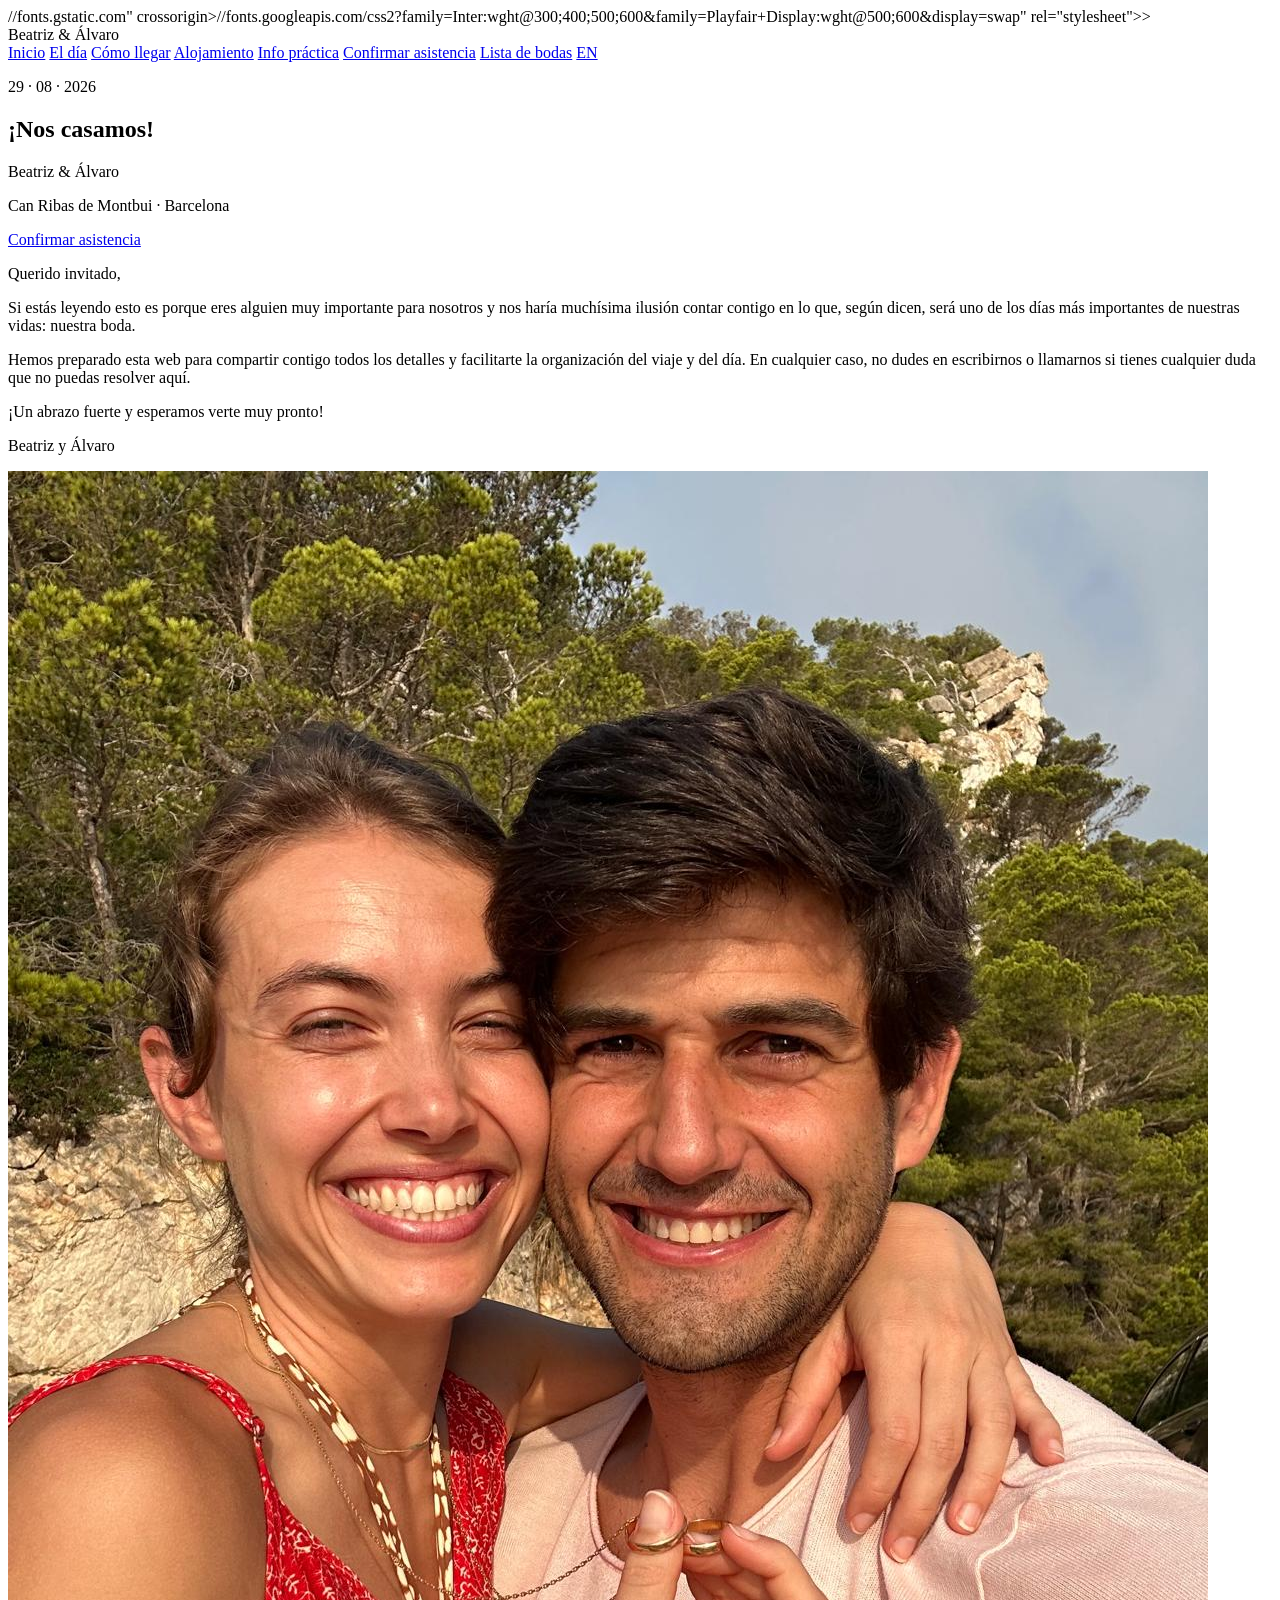
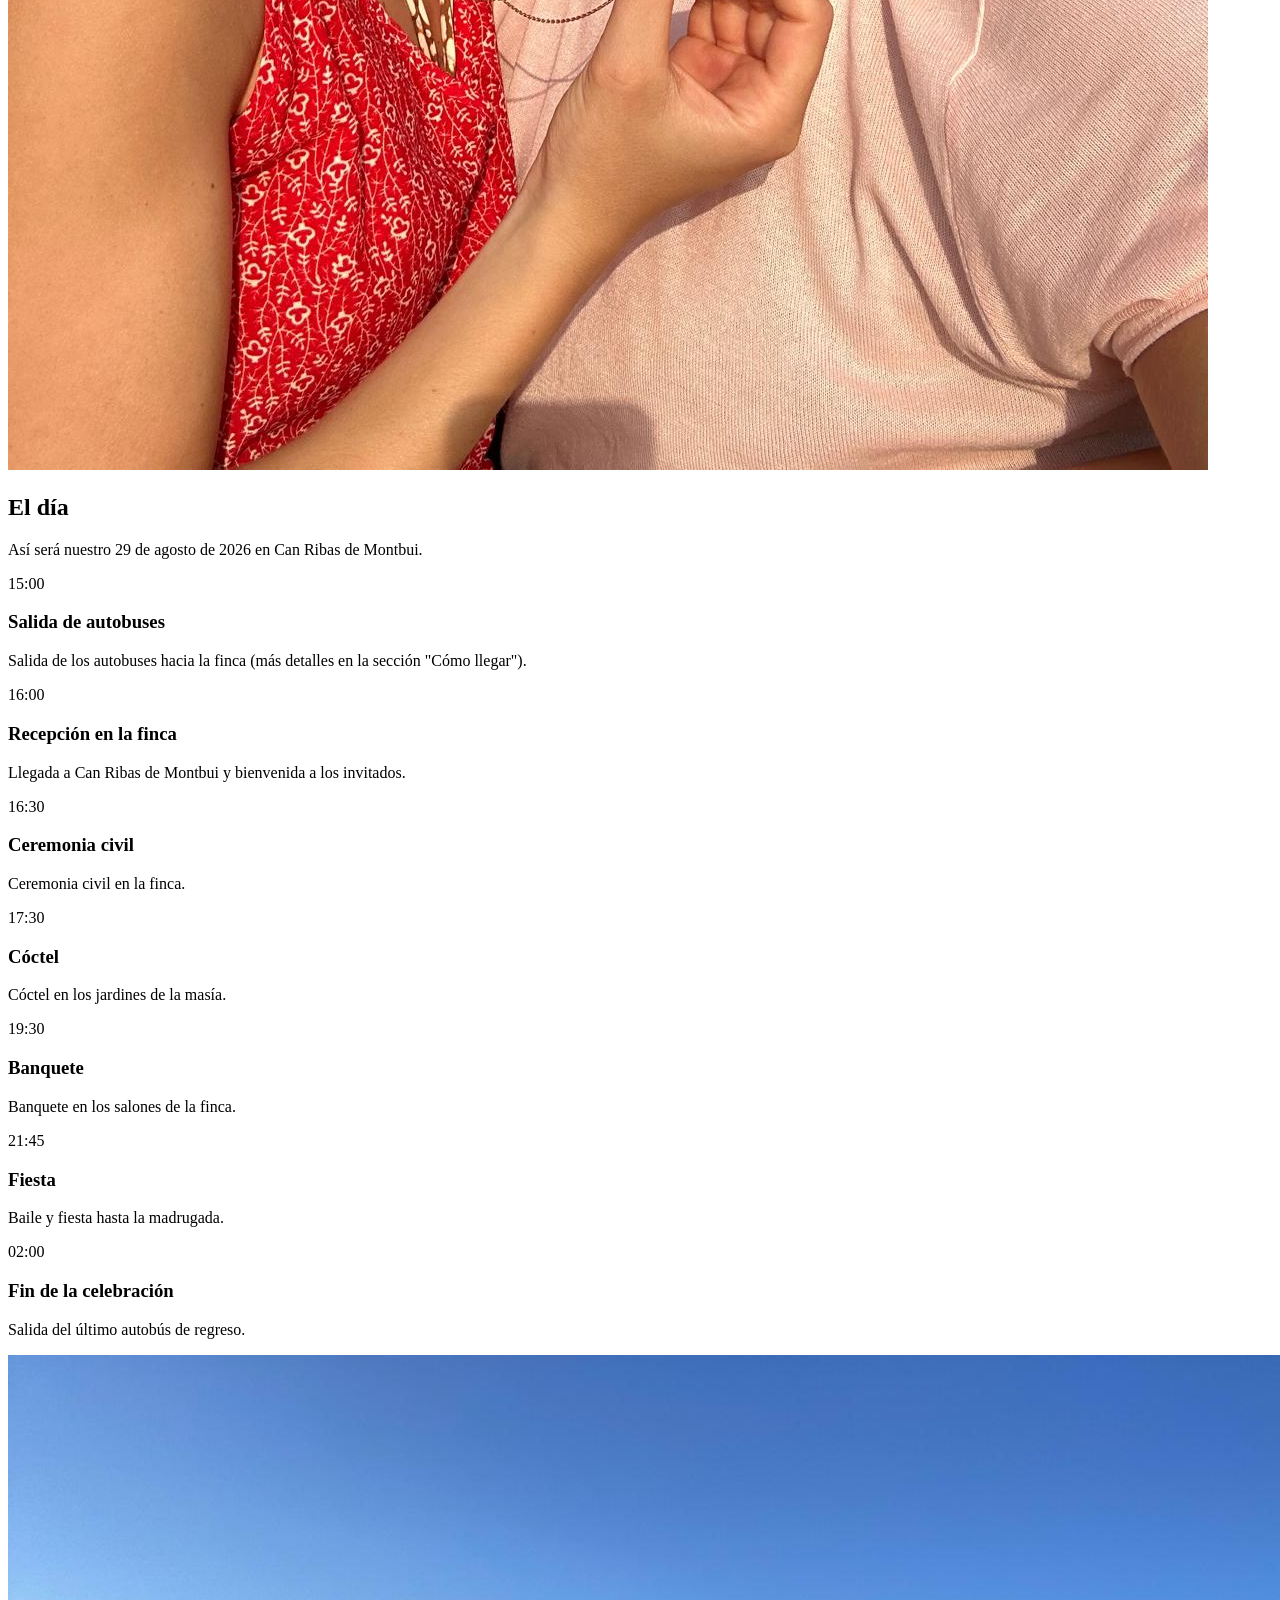
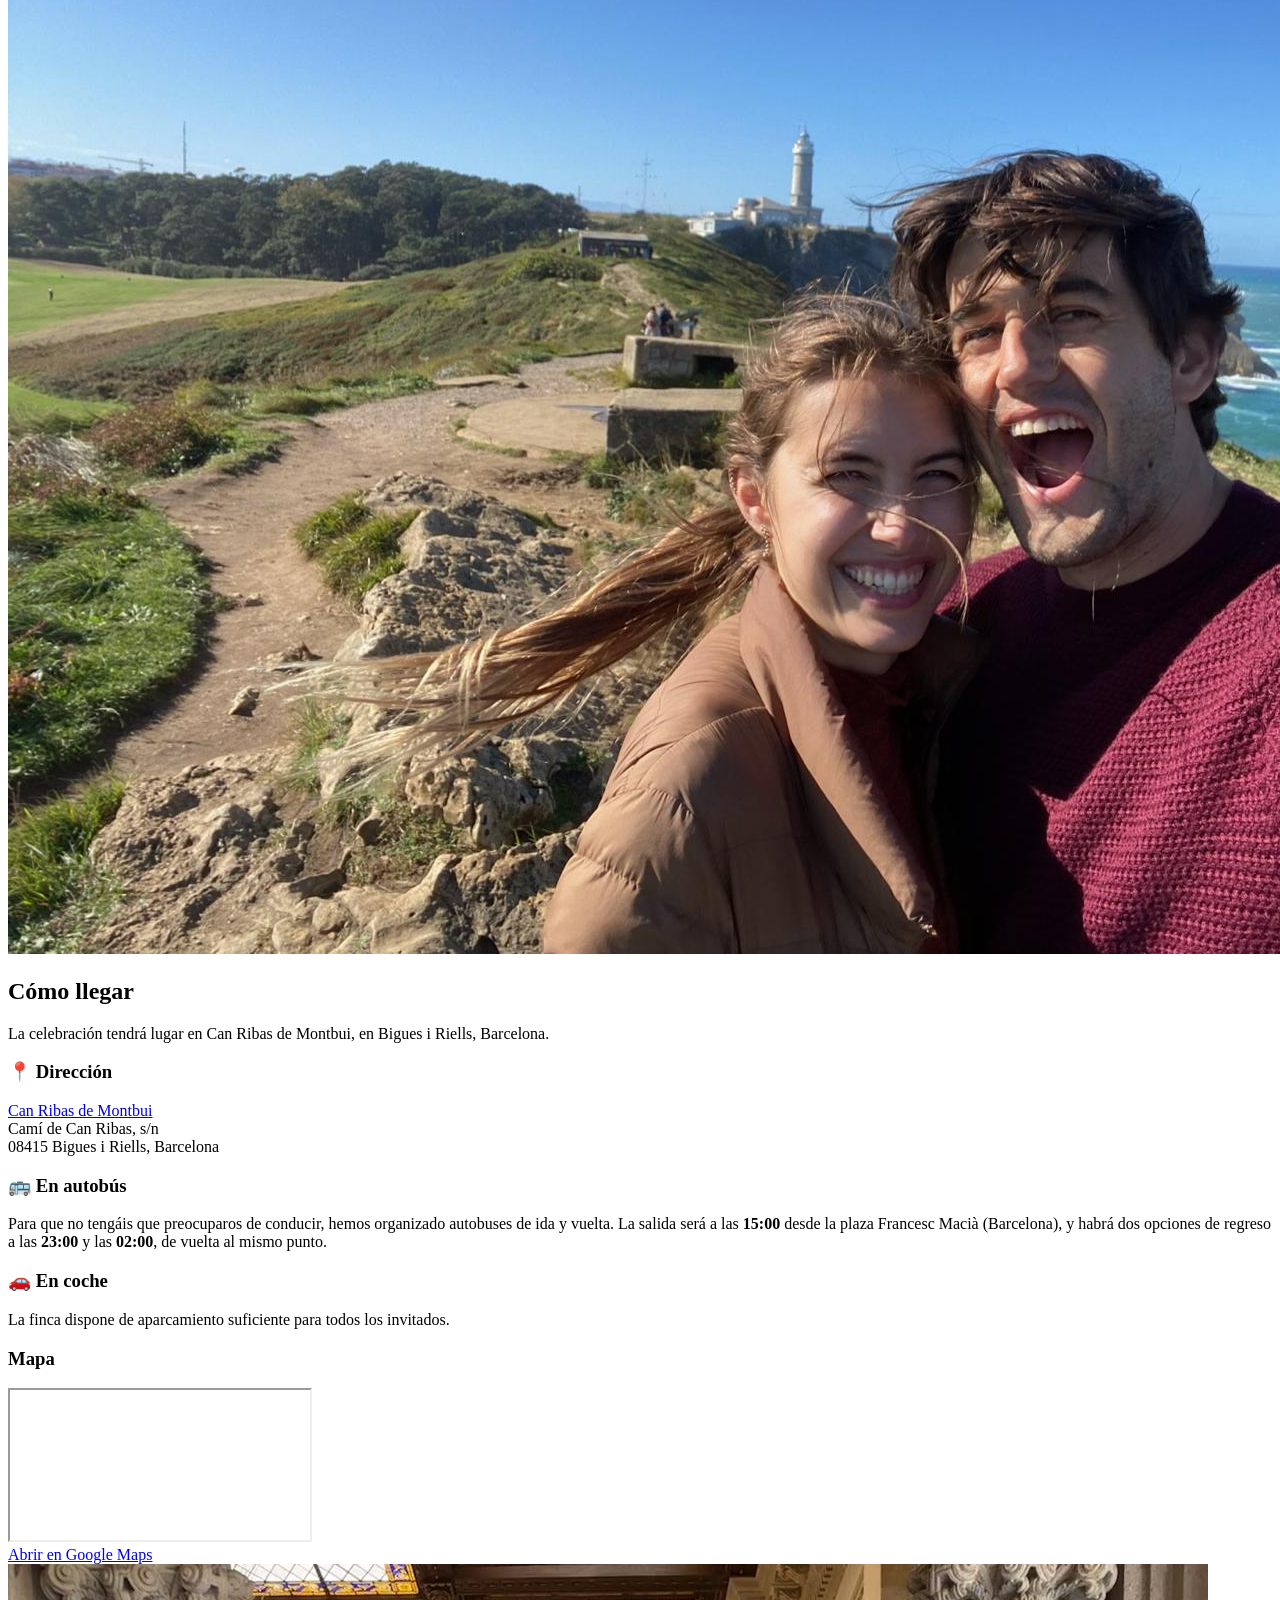
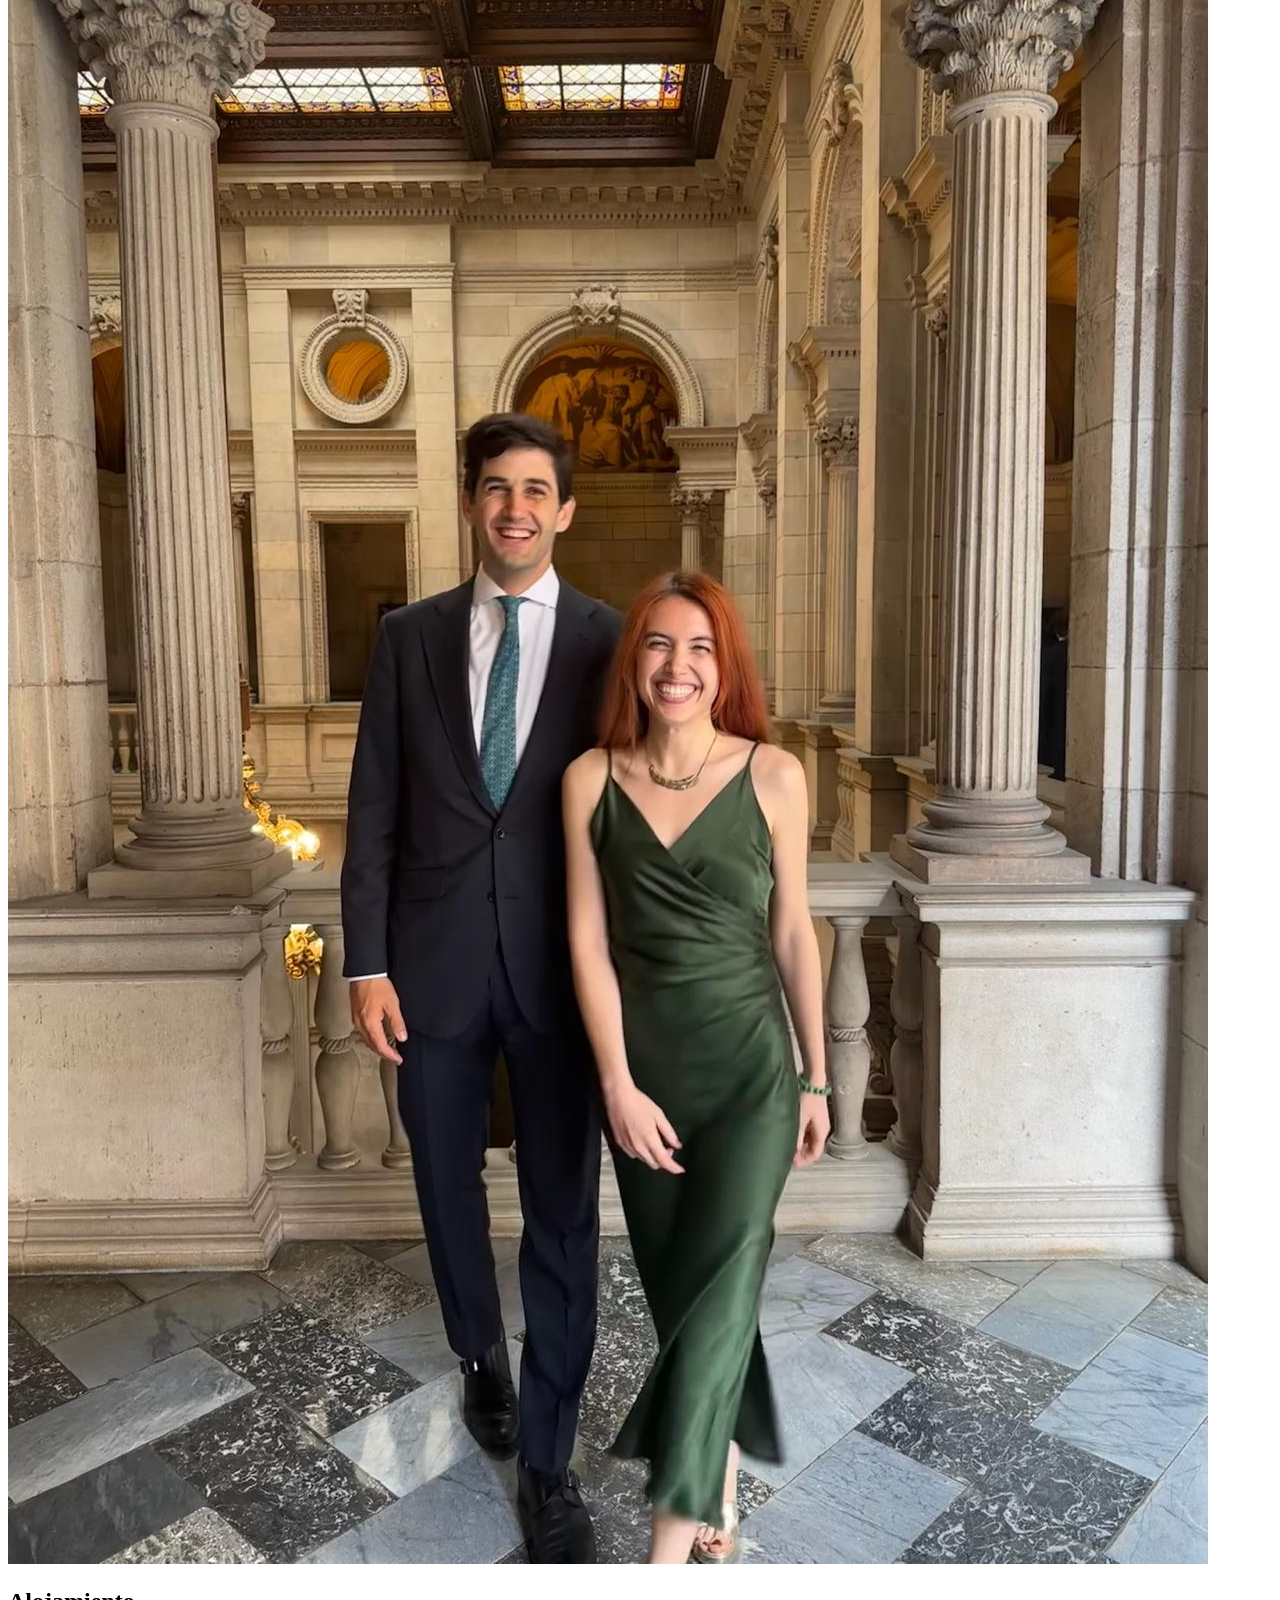
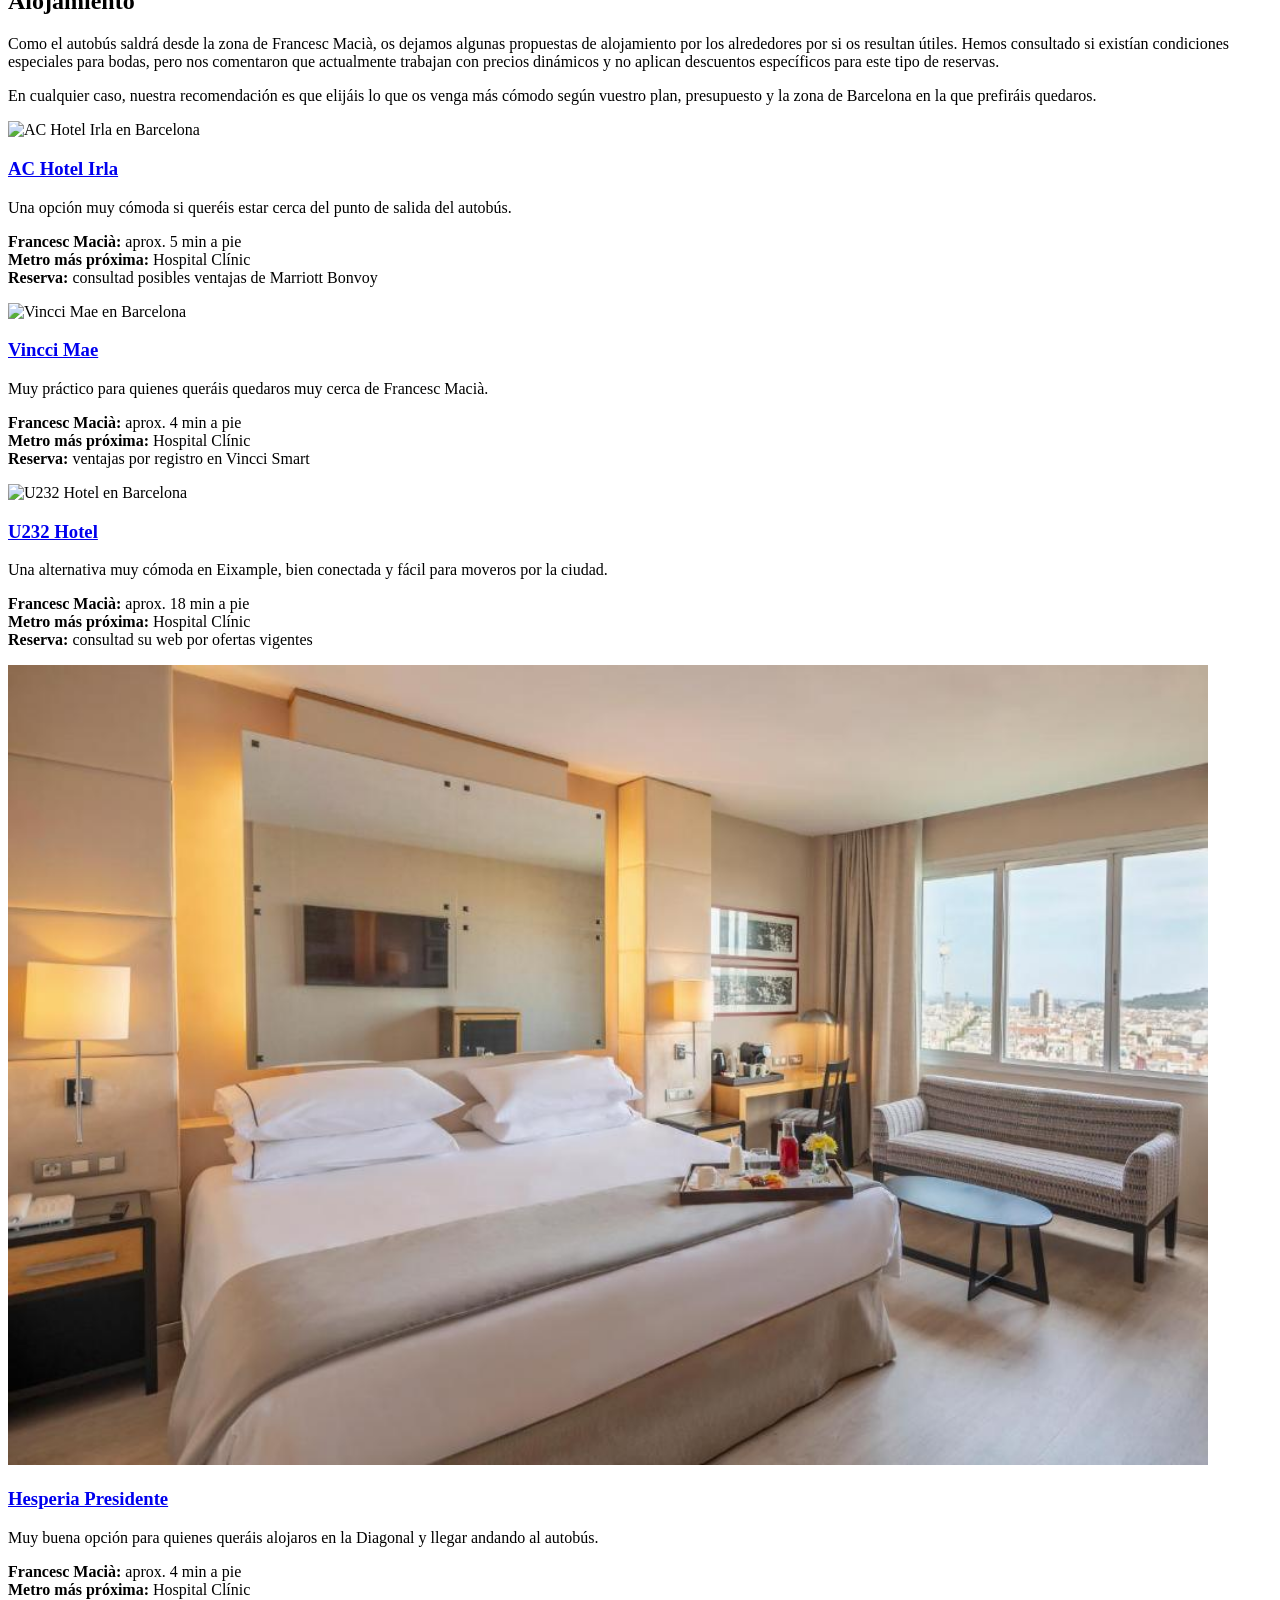
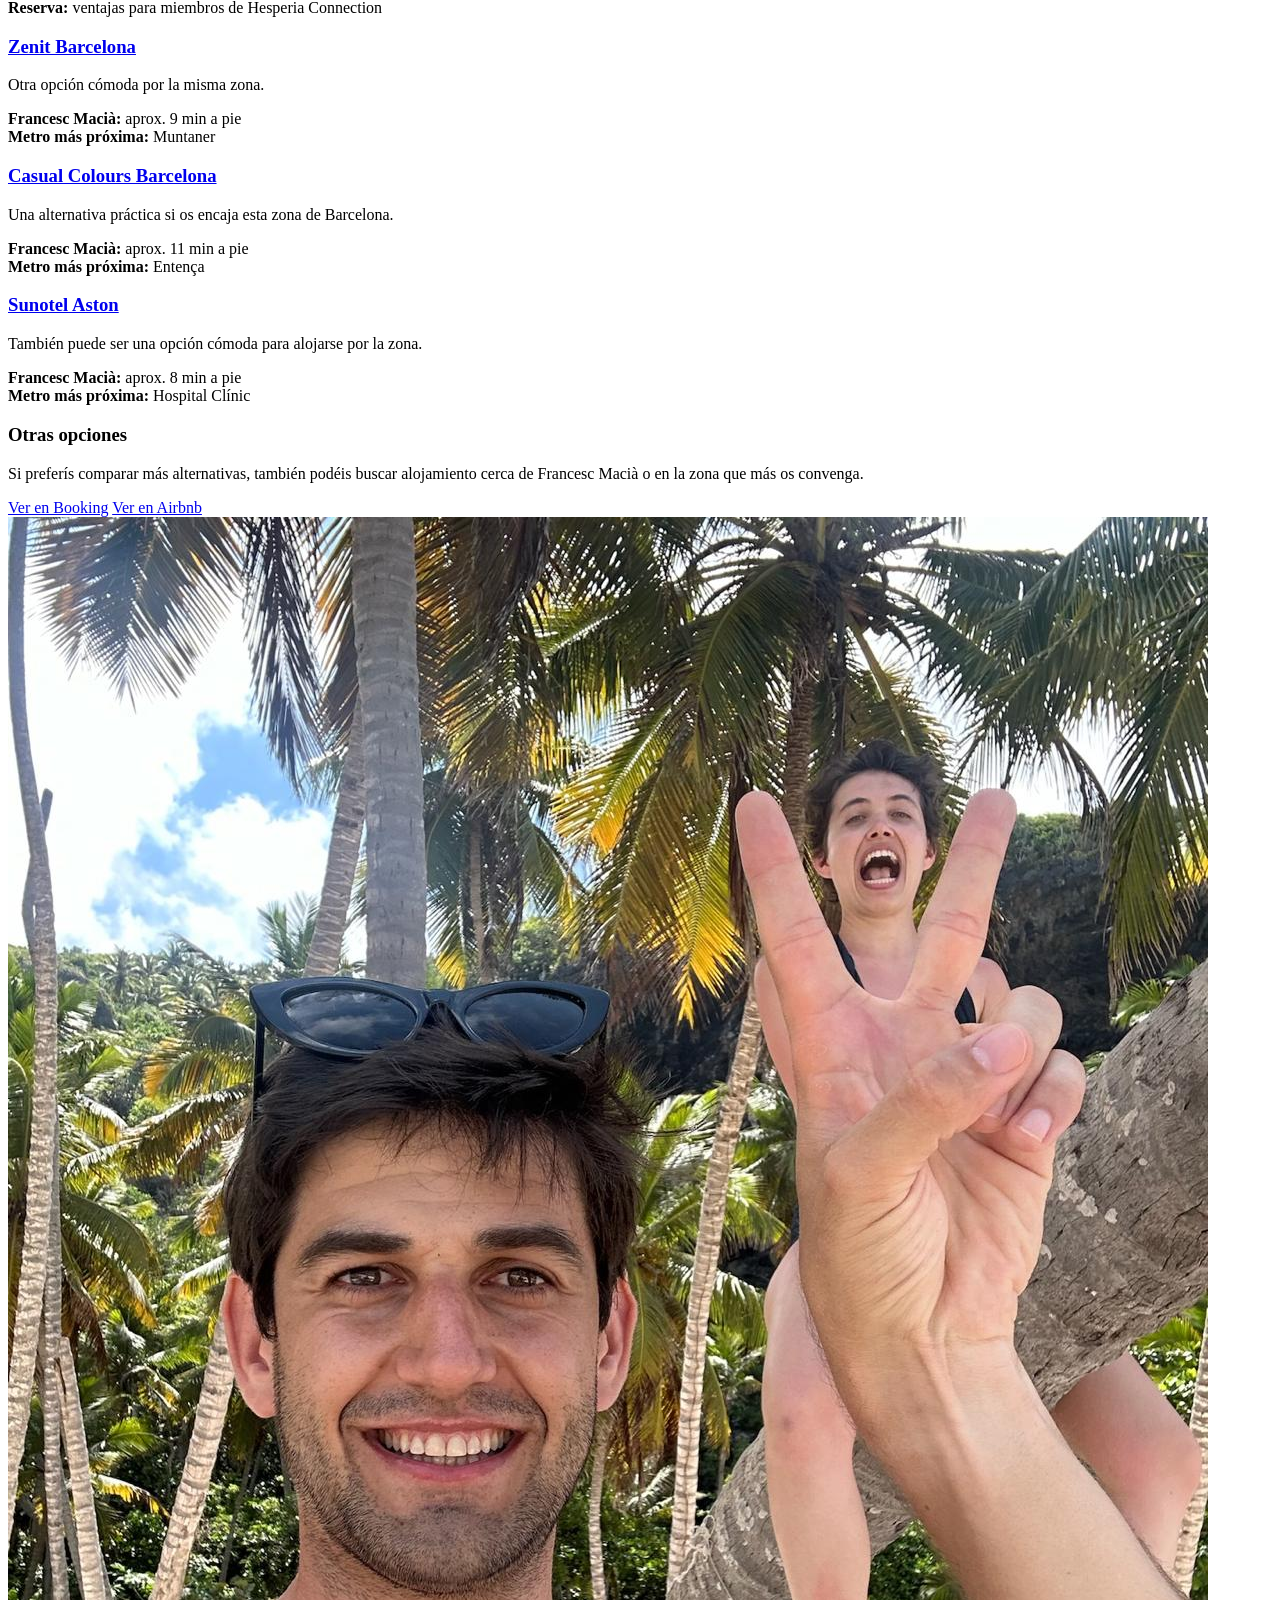
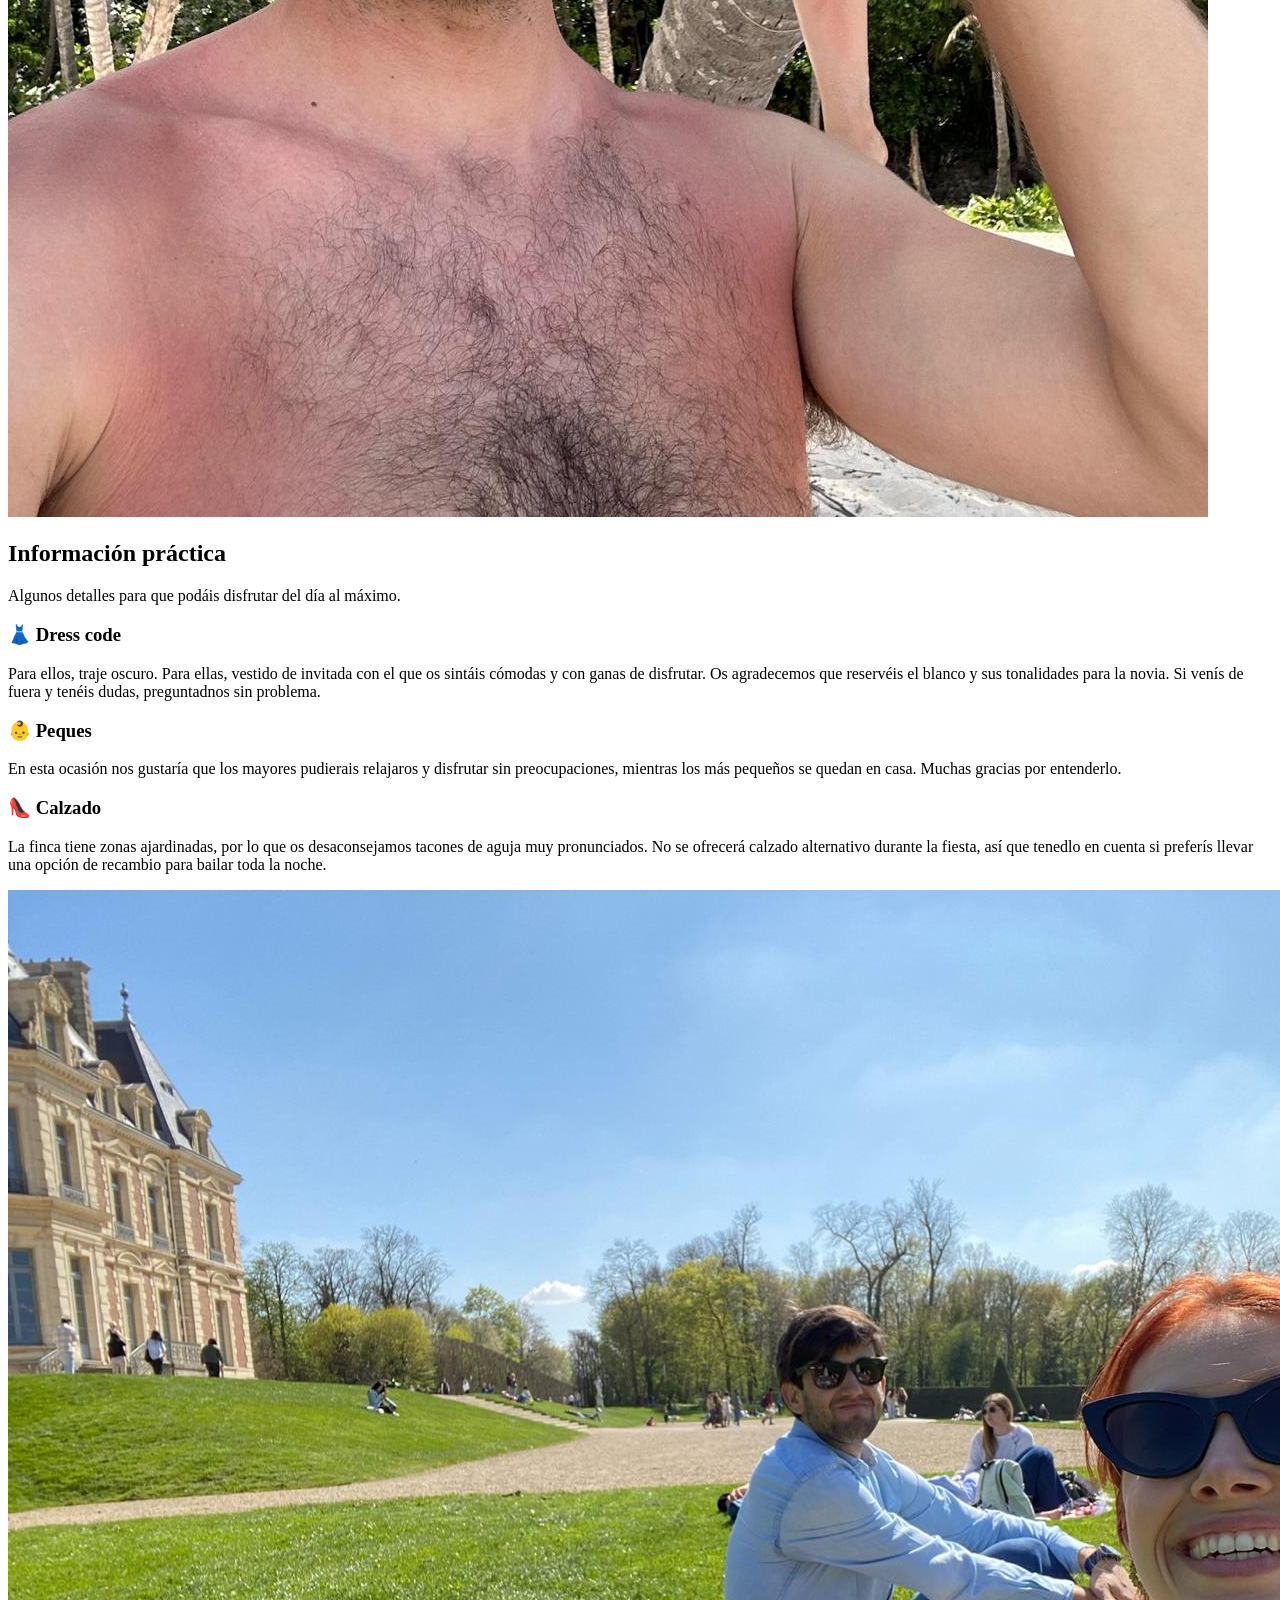
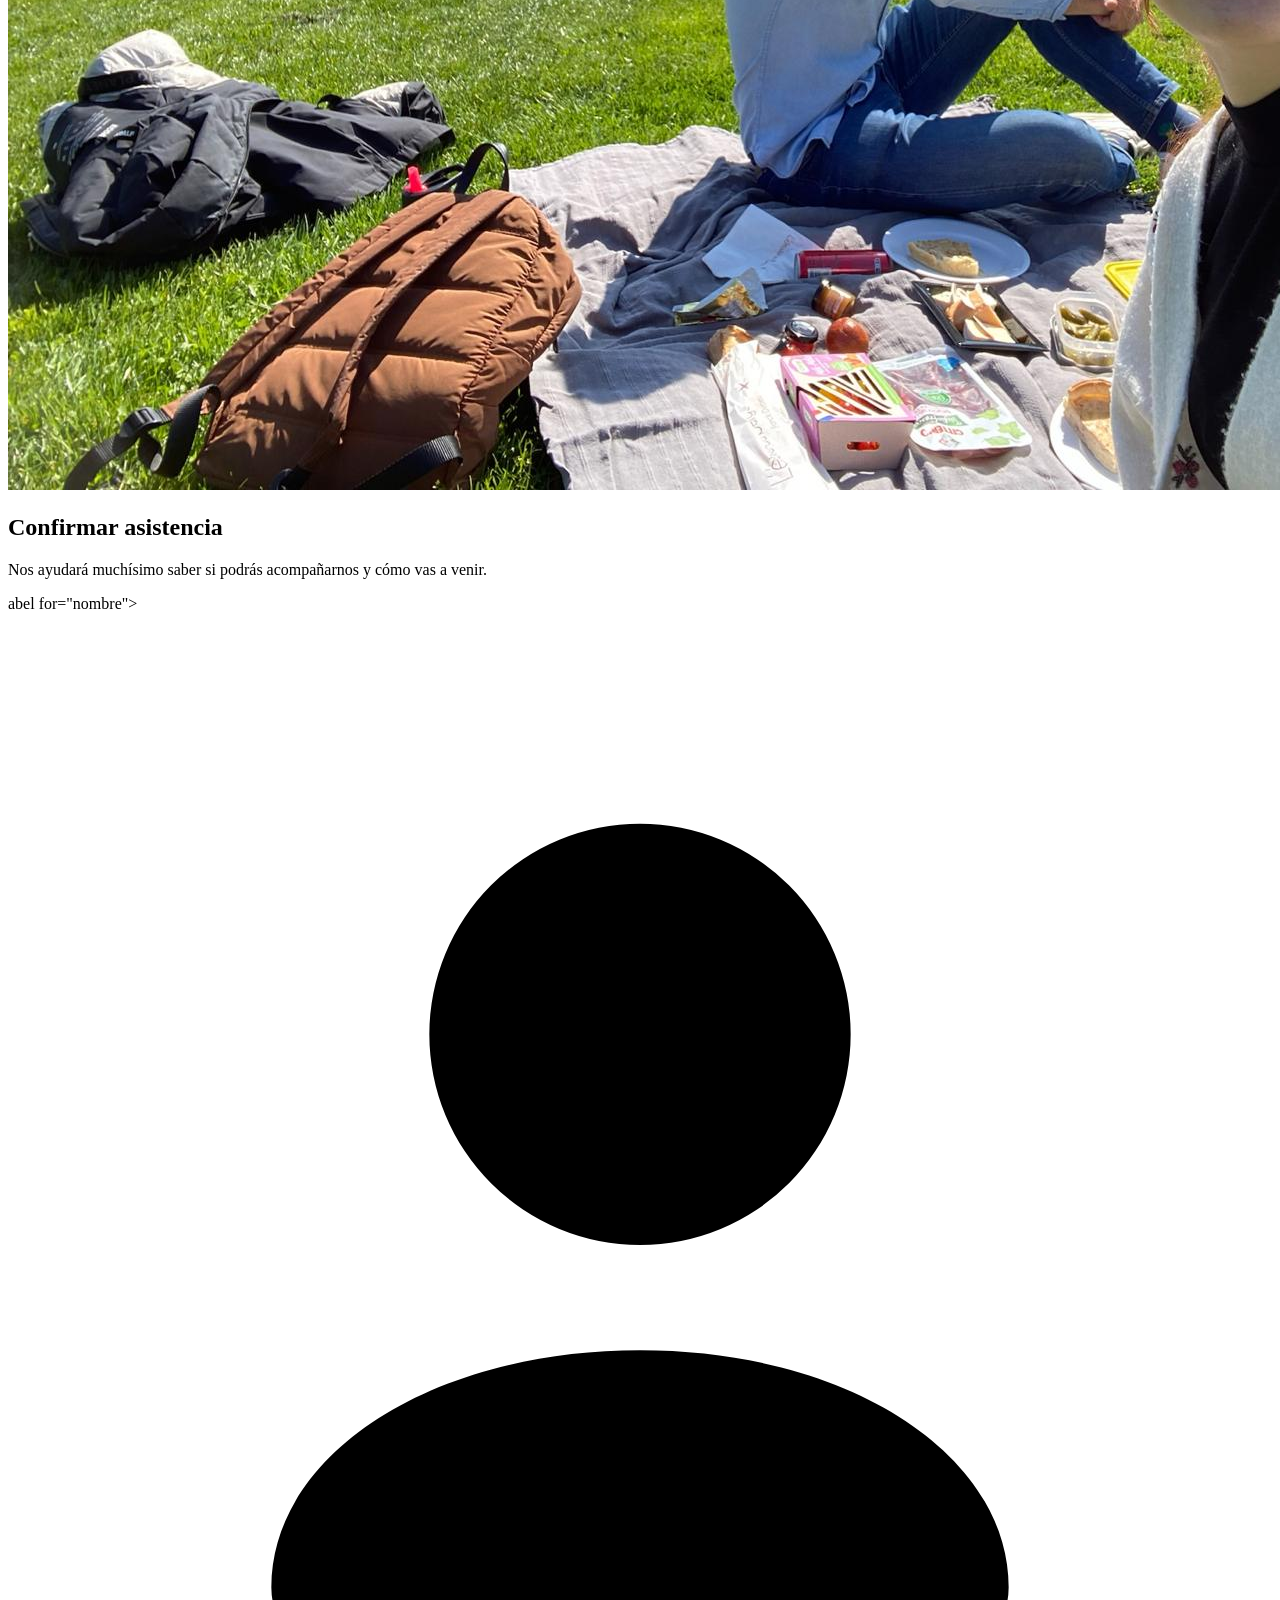
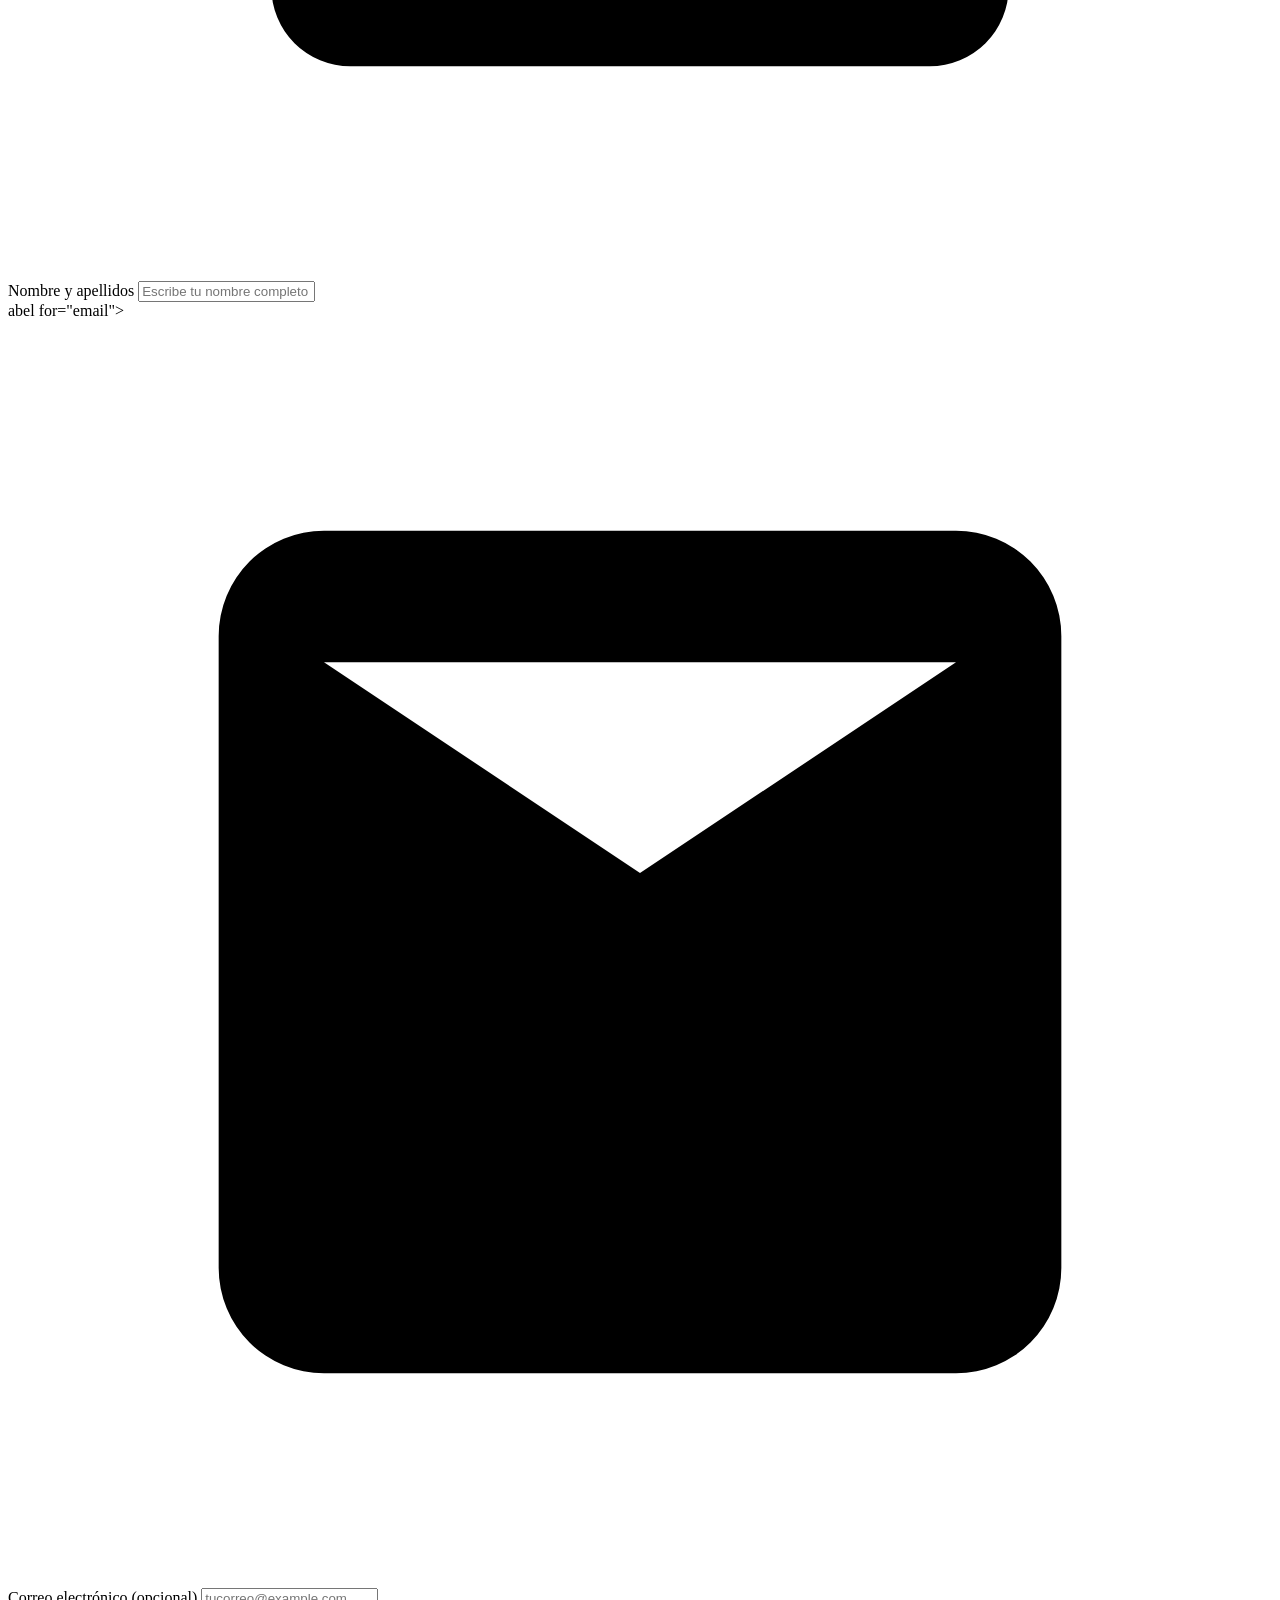
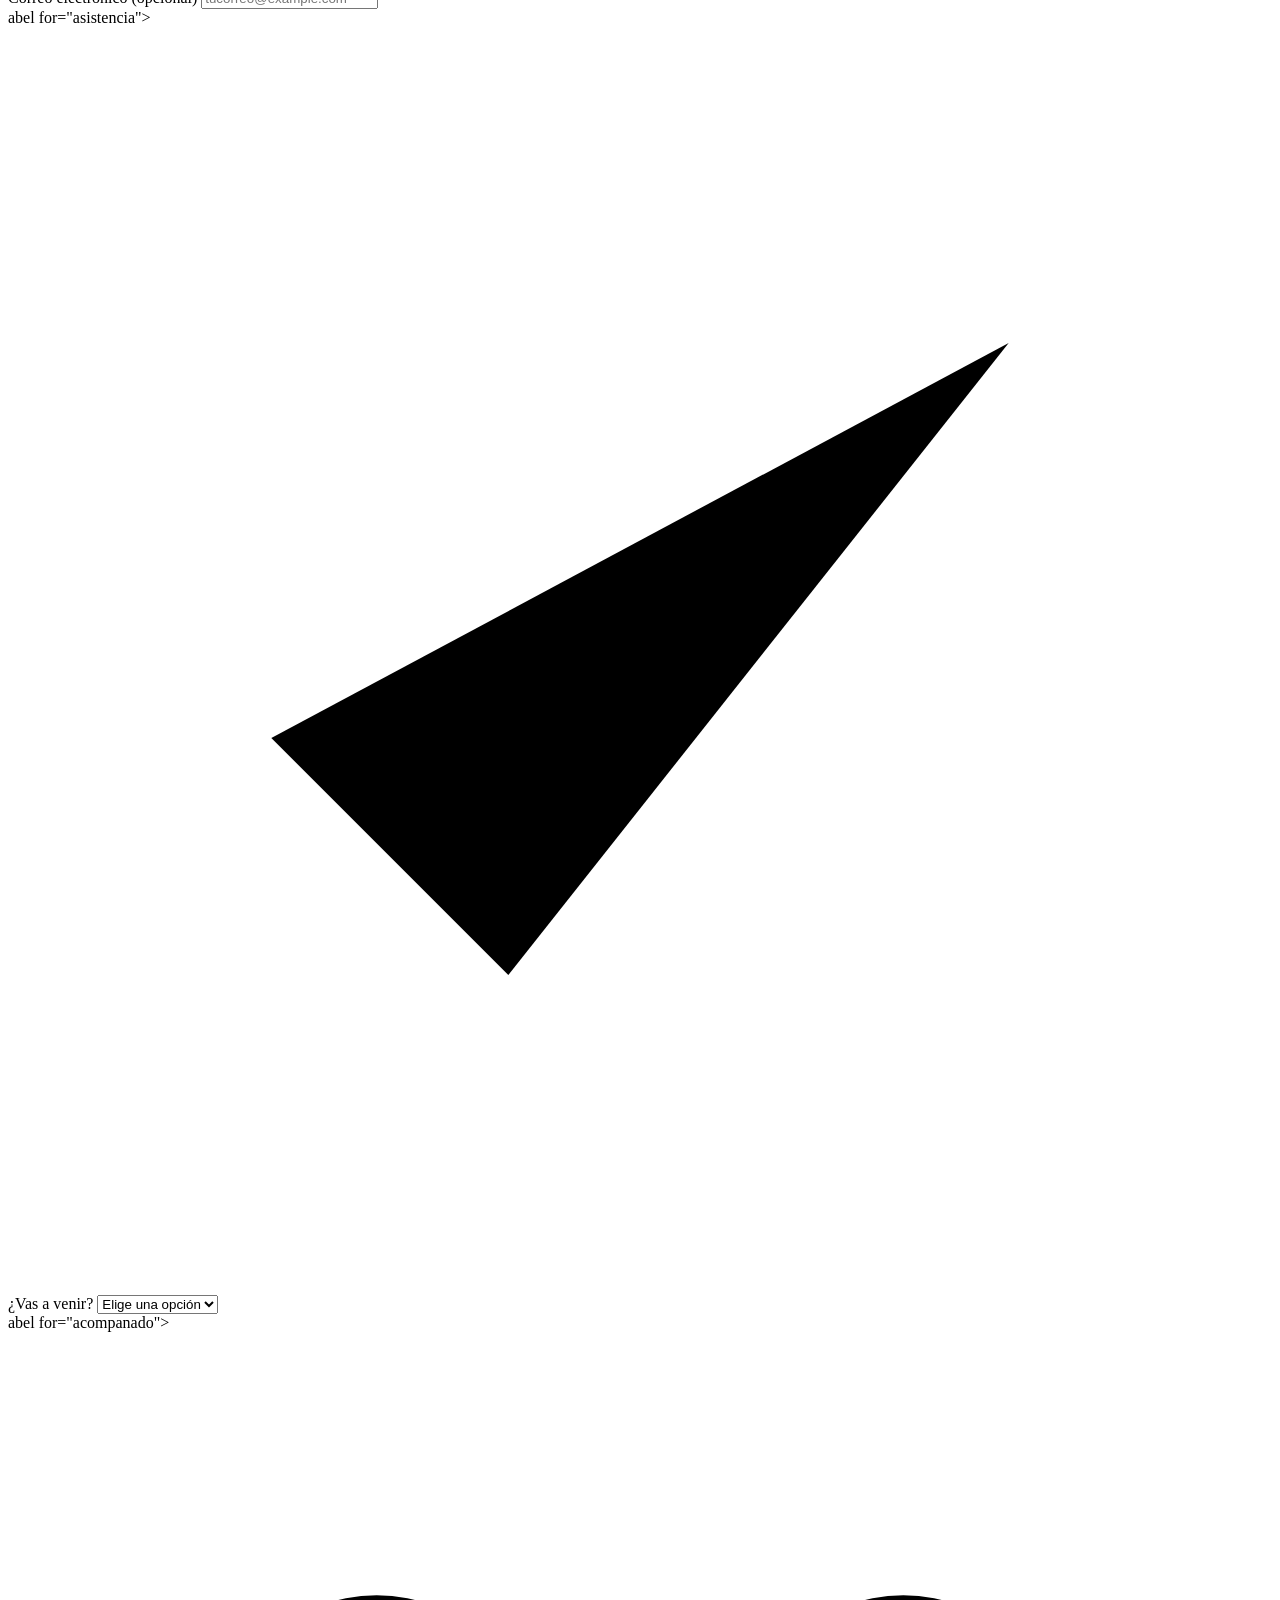
==== index.html @ 3137cacb "Update index.html" ====
<!DOCTYPE html>
<html lang="es">
<head>
  <meta charset="UTF-8">
  <meta name="viewport" content="width=device-width, initial-scale=1">
  <title>29/08 · Boda de Beatriz y Álvaro</title>
<//fonts.googleapis.com">//fonts.gstatic.com" crossorigin>//fonts.googleapis.com/css2?family=Inter:wght@300;400;500;600&family=Playfair+Display:wght@500;600&display=swap" rel="stylesheet">>
</head>
<body>
  <header class="site-header">
    <div class="logo"><span>Beatriz & Álvaro</span></div>
    <nav class="main-nav">
      <a href="#inicio">Inicio</a>
      <a href="#eldia">El día</a>
      <a href="#comollegar">Cómo llegar</a>
      <a href="#alojamiento">Alojamiento</a>
      <a href="#infopractica">Info práctica</a>
      <a href="#confirmar">Confirmar asistencia</a>
      <a href="#regalos">Lista de bodas</a>
      <a href="index-en.html" class="lang-link">EN</a>
    </nav>
  </header>
  <!-- HERO -->
  <section id="inicio" class="hero">
    <div class="hero-content">
      <p class="hero-date">29 · 08 · 2026</p>
      <h1>¡Nos casamos!</h1>
      <p class="hero-names">Beatriz & Álvaro</p>
      <p class="hero-place">Can Ribas de Montbui · Barcelona</p>
      <a href="#confirmar" class="hero-button">Confirmar asistencia</a>
    </div>
  </section>

  <!-- TEXTO INTRODUCTORIO -->
  <div class="intro-text">
    <p>Querido invitado,</p>
    <p>
      Si estás leyendo esto es porque eres alguien muy importante para nosotros
      y nos haría muchísima ilusión contar contigo en lo que, según dicen, será
      uno de los días más importantes de nuestras vidas: nuestra boda.
    </p>
    <p>
      Hemos preparado esta web para compartir contigo todos los detalles y
      facilitarte la organización del viaje y del día. En cualquier caso, no
      dudes en escribirnos o llamarnos si tienes cualquier duda que no puedas
      resolver aquí.
    </p>
    <p>¡Un abrazo fuerte y esperamos verte muy pronto!</p>
    <p class="intro-firma">Beatriz y Álvaro</p>
  </div>

  <!-- FOTO 1 -->
  <div class="photo-divider">
    <img src="img/nosotros.jpeg" alt="Beatriz y Álvaro" loading="lazy">
  </div>

  <!-- EL DÍA -->
  <section id="eldia" class="section">
    <h2>El día</h2>
    <p>Así será nuestro 29 de agosto de 2026 en Can Ribas de Montbui.</p>
    <div class="timeline">
      <div class="timeline-item">
        <span class="time">15:00</span>
        <div class="timeline-content">
          <h3>Salida de autobuses</h3>
          <p>Salida de los autobuses hacia la finca (más detalles en la sección "Cómo llegar").</p>
        </div>
      </div>
      <div class="timeline-item">
        <span class="time">16:00</span>
        <div class="timeline-content">
          <h3>Recepción en la finca</h3>
          <p>Llegada a Can Ribas de Montbui y bienvenida a los invitados.</p>
        </div>
      </div>
      <div class="timeline-item">
        <span class="time">16:30</span>
        <div class="timeline-content">
          <h3>Ceremonia civil</h3>
          <p>Ceremonia civil en la finca.</p>
        </div>
      </div>
      <div class="timeline-item">
        <span class="time">17:30</span>
        <div class="timeline-content">
          <h3>Cóctel</h3>
          <p>Cóctel en los jardines de la masía.</p>
        </div>
      </div>
      <div class="timeline-item">
        <span class="time">19:30</span>
        <div class="timeline-content">
          <h3>Banquete</h3>
          <p>Banquete en los salones de la finca.</p>
        </div>
      </div>
      <div class="timeline-item">
        <span class="time">21:45</span>
        <div class="timeline-content">
          <h3>Fiesta</h3>
          <p>Baile y fiesta hasta la madrugada.</p>
        </div>
      </div>
      <div class="timeline-item">
        <span class="time">02:00</span>
        <div class="timeline-content">
          <h3>Fin de la celebración</h3>
          <p>Salida del último autobús de regreso.</p>
        </div>
      </div>
    </div>
  </section>

  <!-- FOTO 2 -->
  <div class="photo-divider">
    <img src="img/Foto20.jpeg" alt="Beatriz y Álvaro" loading="lazy">
  </div>

  <!-- CÓMO LLEGAR -->
  <section id="comollegar" class="section">
    <h2>Cómo llegar</h2>
    <p>La celebración tendrá lugar en Can Ribas de Montbui, en Bigues i Riells, Barcelona.</p>
    <div class="location-grid">
      <div class="location-text">
        <h3><span class="info-icon"><span aria-hidden="true">📍</span></span> Dirección</h3>
        <p>
          <a href="https://canribas.com/" target="_blank" rel="noopener noreferrer">Can Ribas de Montbui</a><br>
          Camí de Can Ribas, s/n<br>
          08415 Bigues i Riells, Barcelona
        </p>
        <h3><span class="info-icon info-icon-coach"><span aria-hidden="true">🚌</span></span> En autobús</h3>
        <p>
          Para que no tengáis que preocuparos de conducir, hemos organizado autobuses de ida y vuelta.
          La salida será a las <strong>15:00</strong> desde la plaza Francesc Macià (Barcelona),
          y habrá dos opciones de regreso a las <strong>23:00</strong> y las <strong>02:00</strong>,
          de vuelta al mismo punto.
        </p>
        <h3><span class="info-icon"><span aria-hidden="true">🚗</span></span> En coche</h3>
        <p>La finca dispone de aparcamiento suficiente para todos los invitados.</p>
      </div>
      <div class="location-map">
        <h3>Mapa</h3>
        <div class="map-frame">
          <iframe
            src="https://www.google.com/maps?q=Can+Ribas+de+Montbui,+Bigues+i+Riells,+Barcelona&output=embed"
            title="Mapa de Can Ribas de Montbui"
            loading="lazy"
            referrerpolicy="no-referrer-when-downgrade"
            allowfullscreen=""
          ></iframe>
        </div>
        <a class="map-link" href="https://www.google.com/maps/search/?api=1&query=Can+Ribas+de+Montbui" target="_blank" rel="noopener noreferrer">
          Abrir en Google Maps
        </a>
      </div>
    </div>
  </section>

  <!-- FOTO 3 -->
  <div class="photo-divider vertical">
    <img src="img/Foto3.jpeg" alt="Beatriz y Álvaro" loading="lazy">
  </div>

  <!-- ALOJAMIENTO -->
  <section id="alojamiento" class="section">
    <h2>Alojamiento</h2>
    <p>
      Como el autobús saldrá desde la zona de Francesc Macià, os dejamos algunas propuestas
      de alojamiento por los alrededores por si os resultan útiles. Hemos consultado si existían
      condiciones especiales para bodas, pero nos comentaron que actualmente trabajan con precios
      dinámicos y no aplican descuentos específicos para este tipo de reservas.
    </p>
    <p>
      En cualquier caso, nuestra recomendación es que elijáis lo que os venga más cómodo según
      vuestro plan, presupuesto y la zona de Barcelona en la que prefiráis quedaros.
    </p>
    <div class="info-cards">
      <div class="info-card hotel-card">
        <img src="https://pplx-res.cloudinary.com/image/upload/pplx_search_images/7df085e99b6cf72aeefb931a43a28c5f0f0e20fb.jpg" alt="AC Hotel Irla en Barcelona" width="480" height="500" loading="lazy">
        <div class="hotel-card-body">
          <h3><a href="https://www.marriott.com/es/hotels/bcnir-ac-hotel-irla/overview/" target="_blank" rel="noopener noreferrer">AC Hotel Irla</a></h3>
          <p>Una opción muy cómoda si queréis estar cerca del punto de salida del autobús.</p>
          <p class="hotel-meta">
            <strong>Francesc Macià:</strong> aprox. 5 min a pie<br>
            <strong>Metro más próxima:</strong> Hospital Clínic<br>
            <strong>Reserva:</strong> consultad posibles ventajas de Marriott Bonvoy
          </p>
        </div>
      </div>
      <div class="info-card hotel-card">
        <img src="https://pplx-res.cloudinary.com/image/upload/pplx_search_images/ff48dd75aff18c1844872aae81e708611c3c725a.jpg" alt="Vincci Mae en Barcelona" width="1200" height="600" loading="lazy">
        <div class="hotel-card-body">
          <h3><a href="https://www.vinccimae.com/es/bookcore/availability/vinccimae/2026-08-28/2026-08-30/2/0/?rrc=1&adults=2&occupancies=%255B%257B%2522adults%2522%253A%25202%252C%2520%2522children%2522%253A%25200%252C%2520%2522ages%2522%253A%2520%2522%2522%257D%255D&occp=1" target="_blank" rel="noopener noreferrer">Vincci Mae</a></h3>
          <p>Muy práctico para quienes queráis quedaros muy cerca de Francesc Macià.</p>
          <p class="hotel-meta">
            <strong>Francesc Macià:</strong> aprox. 4 min a pie<br>
            <strong>Metro más próxima:</strong> Hospital Clínic<br>
            <strong>Reserva:</strong> ventajas por registro en Vincci Smart
          </p>
        </div>
      </div>
      <div class="info-card hotel-card">
        <img src="https://pplx-res.cloudinary.com/image/upload/pplx_search_images/356957627431f4b6e01d51b5745f019fda0e4003.jpg" alt="U232 Hotel en Barcelona" width="900" height="500" loading="lazy">
        <div class="hotel-card-body">
          <h3><a href="https://www.u232hotel.com/es" target="_blank" rel="noopener noreferrer">U232 Hotel</a></h3>
          <p>Una alternativa muy cómoda en Eixample, bien conectada y fácil para moveros por la ciudad.</p>
          <p class="hotel-meta">
            <strong>Francesc Macià:</strong> aprox. 18 min a pie<br>
            <strong>Metro más próxima:</strong> Hospital Clínic<br>
            <strong>            Reserva:</strong> consultad su web por ofertas vigentes
          </p>
        </div>
      </div>
      <div class="info-card hotel-card">
        <img src="img/hesperia.jpg" alt="Hesperia Presidente en Barcelona" width="1200" height="800" loading="lazy">
        <div class="hotel-card-body">
          <h3><a href="https://www.hesperia.com/bookingstep1/?chainSelectorValue=50898&checkin=28%2F08%2F2026&idtokenprovider=10046532&currency=EUR&idchain=500140&clientCode=&hsri=02080&lang=es&nights=2&parties=W3siYWR1bHRzIjoyLCJjaGlsZHJlbiI6W119XQ%3D%3D&type=chain&step=1&home=https%3A%2F%2Fwww.hesperia.com%2F" target="_blank" rel="noopener noreferrer">Hesperia Presidente</a></h3>
          <p>Muy buena opción para quienes queráis alojaros en la Diagonal y llegar andando al autobús.</p>
          <p class="hotel-meta">
            <strong>Francesc Macià:</strong> aprox. 4 min a pie<br>
            <strong>Metro más próxima:</strong> Hospital Clínic<br>
            <strong>Reserva:</strong> ventajas para miembros de Hesperia Connection
          </p>
        </div>
      </div>
      <div class="info-card">
        <h3><a href="https://bookingbarcelona.zenithoteles.com/es/bookcore/availability/zenitbarcelona/2026-08-28/2026-08-30/2/0/?adults=2&campaign_id=organic&country=ES&device=d&partner=6356&roi_currency=EUR" target="_blank" rel="noopener noreferrer">Zenit Barcelona</a></h3>
        <p>Otra opción cómoda por la misma zona.</p>
        <p class="hotel-meta">
          <strong>Francesc Macià:</strong> aprox. 9 min a pie<br>
          <strong>Metro más próxima:</strong> Muntaner
        </p>
      </div>
      <div class="info-card">
        <h3><a href="https://www.casualhoteles.com/booking1?fromCountry=ES&startDate=28/08/2026&endDate=30/08/2026&source=hotelads&numRooms=1&adultsRoom1=2&adultsRoom2=0&adultsRoom3=0&childrenRoom1=0&childrenRoom2=0&childrenRoom3=0&babiesRoom1=0&babiesRoom2=0&babiesRoom3=0&language=SPANISH&namespace=casual-colours&utm_medium=organic&utm_source=google&utm_campaign=fbl&utm_content=SPANISH&utm_term=paraty-metasearch&utm_id=casual-colours&bookingSource=GoogleCPC&token=nGVdZPsOWTNQVOt4NQ_UXA==" target="_blank" rel="noopener noreferrer">Casual Colours Barcelona</a></h3>
        <p>Una alternativa práctica si os encaja esta zona de Barcelona.</p>
        <p class="hotel-meta">
          <strong>Francesc Macià:</strong> aprox. 11 min a pie<br>
          <strong>Metro más próxima:</strong> Entença
        </p>
      </div>
      <div class="info-card">
        <h3><a href="https://reservas.sunotelaston.com/es/hotel/sunotel_aston?adults=2&children=0&teenagers=0&seniors=0&babies=0&datein=28-08-2026&dateout=30-08-2026&prom=&affiliate=google&referrer=https%3A%2F%2Freservas.sunotelaston.com%2F&origin=meta&tags=&channel=google&enable_loyalty=1&show_logo=1&origin_source=google&origin_medium=organic&display_mode=EXTENDED&setconversion=EUR&locale=es" target="_blank" rel="noopener noreferrer">Sunotel Aston</a></h3>
        <p>También puede ser una opción cómoda para alojarse por la zona.</p>
        <p class="hotel-meta">
          <strong>Francesc Macià:</strong> aprox. 8 min a pie<br>
          <strong>Metro más próxima:</strong> Hospital Clínic
        </p>
      </div>
      <div class="info-card stay-links-card">
        <h3>Otras opciones</h3>
        <p>Si preferís comparar más alternativas, también podéis buscar alojamiento cerca de Francesc Macià o en la zona que más os convenga.</p>
        <div class="stay-links">
          <a class="stay-link-button" href="https://www.booking.com/landmark/es/placa-de-francesc-macia.html" target="_blank" rel="noopener noreferrer">Ver en Booking</a>
          <a class="stay-link-button" href="https://www.airbnb.com/barcelona-region-spain/stays" target="_blank" rel="noopener noreferrer">Ver en Airbnb</a>
        </div>
      </div>
    </div>
  </section>

  <!-- FOTO 4 -->
  <div class="photo-divider vertical">
    <img src="img/Foto23.jpeg" alt="Beatriz y Álvaro" loading="lazy">
  </div>

  <!-- INFO PRÁCTICA -->
  <section id="infopractica" class="section">
    <h2>Información práctica</h2>
    <p>Algunos detalles para que podáis disfrutar del día al máximo.</p>
    <div class="info-cards">
      <div class="info-card">
        <h3><span class="info-icon"><span aria-hidden="true">👗</span></span> Dress code</h3>
        <p>Para ellos, traje oscuro. Para ellas, vestido de invitada con el que os sintáis cómodas y con ganas de disfrutar. Os agradecemos que reservéis el blanco y sus tonalidades para la novia. Si venís de fuera y tenéis dudas, preguntadnos sin problema.</p>
      </div>
      <div class="info-card">
        <h3><span class="info-icon"><span aria-hidden="true">👶</span></span> Peques</h3>
        <p>En esta ocasión nos gustaría que los mayores pudierais relajaros y disfrutar sin preocupaciones, mientras los más pequeños se quedan en casa. Muchas gracias por entenderlo.</p>
      </div>
      <div class="info-card">
        <h3><span class="info-icon info-icon-shoes"><span aria-hidden="true">👠</span></span> Calzado</h3>
        <p>La finca tiene zonas ajardinadas, por lo que os desaconsejamos tacones de aguja muy pronunciados. No se ofrecerá calzado alternativo durante la fiesta, así que tenedlo en cuenta si preferís llevar una opción de recambio para bailar toda la noche.</p>
      </div>
    </div>
  </section>

  <!-- FOTO 5 -->
  <div class="photo-divider">
    <img src="img/Foto4.jpeg" alt="Beatriz y Álvaro" loading="lazy">
  </div>

  <!-- CONFIRMAR ASISTENCIA -->
  <section id="confirmar" class="section">
    <h2>Confirmar asistencia</h2>
    <p>Nos ayudará muchísimo saber si podrás acompañarnos y cómo vas a venir.</p>
    <form class="rsvp-form" action="https://formspree.io/f/mvzwwydy" method="POST">
      <div class="form-field">
        abel for="nombre">
          <span class="form-icon"><svg viewBox="0 0 24 24" aria-hidden="true"><path d="M12 12a4 4 0 1 0-4-4 4 4 0 0 0 4 4Zm0 2c-4 0-7 2-7 4.5a1.5 1.5 0 0 0 1.5 1.5h11A1.5 1.5 0 0 0 19 18.5C19 16 16 14 12 14Z"/></svg></span>
          Nombre y apellidos
        </label>
        <input type="text" id="nombre" name="nombre" required placeholder="Escribe tu nombre completo">
      </div>
      <div class="form-field">
        abel for="email">
          <span class="form-icon"><svg viewBox="0 0 24 24" aria-hidden="true"><path d="M4 6a2 2 0 0 1 2-2h12a2 2 0 0 1 2 2v12a2 2 0 0 1-2 2H6a2 2 0 0 1-2-2Zm2 .5 6 4 6-4"/></svg></span>
          Correo electrónico (opcional)
        </label>
        <input type="email" id="email" name="email" placeholder="tucorreo@example.com">
      </div>
      <div class="form-field">
        abel for="asistencia">
          <span class="form-icon"><svg viewBox="0 0 24 24" aria-hidden="true"><path d="M5 13.5 9.5 18 19 6"/></svg></span>
          ¿Vas a venir?
        </label>
        <select id="asistencia" name="asistencia" required>
          <option value="">Elige una opción</option>
          <option value="si">Sí, allí estaré</option>
          <option value="no">No podré asistir</option>
        </select>
      </div>
      <div class="form-field">
        abel for="acompanado">
          <span class="form-icon"><svg viewBox="0 0 24 24" aria-hidden="true"><path d="M7 11a3 3 0 1 0-3-3 3 3 0 0 0 3 3Zm10 0a3 3 0 1 0-3-3 3 3 0 0 0 3 3Z"/><path d="M4 17c0-2 2-3.5 4-3.5s4 1.5 4 3.5"/><path d="M12 17c0-2 2-3.5 4-3.5s4 1.5 4 3.5"/></svg></span>
          ¿Vendrás acompañado/a?
        </label>
        <select id="acompanado" name="acompanado" required>
          <option value="">Elige una opción</option>
          <option value="no">No</option>
          <option value="si">Sí</option>
        </select>
      </div>
      <div class="form-field form-field-acompanante" style="display:none;">
        abel for="nombre_acompanante">
          <span class="form-icon"><svg viewBox="0 0 24 24" aria-hidden="true"><path d="M12 12a4 4 0 1 0-4-4 4 4 0 0 0 4 4Z"/><path d="M5 19c0-2.5 3-4 7-4"/></svg></span>
          Nombre de tu acompañante
        </label>
        <input type="text" id="nombre_acompanante" name="nombre_acompanante" placeholder="Escribe el nombre completo">
      </div>
      <div class="form-field">
        abel for="autobus">
          <span class="form-icon"><svg viewBox="0 0 24 24" aria-hidden="true"><path d="M4 6a3 3 0 0 1 3-3h10a3 3 0 0 1 3 3v8a2 2 0 0 1-2 2v2a1 1 0 0 1-1 1h-1.5a1 1 0 0 1-1-1v-1H9.5v1a1 1 0 0 1-1 1H7a1 1 0 0 1-1-1v-2a2 2 0 0 1-2-2Z"/>ircle cx="8" cy="16" r="1"/>ircle cx="16" cy="16" r="1"/></svg></span>
          ¿Necesitarás autobús para ir y/o volver a la finca?
        </label>
        <select id="autobus" name="autobus" required>
          <option value="">Elige una opción</option>
          <option value="ida">Sí, a la ida</option>
          <option value="vuelta">Sí, a la vuelta</option>
          <option value="ida_y_vuelta">Sí, tanto a la ida como a la vuelta</option>
          <option value="no">No</option>
        </select>
      </div>
      <div class="form-field">
        abel for="alergias">
          <span class="form-icon"><svg viewBox="0 0 24 24" aria-hidden="true"><path d="M12 3 4 9v9a2 2 0 0 0 2 2h12a2 2 0 0 0 2-2V9Z"/><path d="M12 8v5"/>ircle cx="12" cy="16" r="1"/></svg></span>
          ¿Tienes (o tenéis) alergias, intolerancias o restricciones alimentarias?
        </label>
        <textarea id="alergias" name="alergias" rows="3" placeholder="Si es que sí, por favor, especifica y dinos a quién corresponde"></textarea>
      </div>
      <div class="form-field">
        abel for="cantar">
          <span class="form-icon"><svg viewBox="0 0 24 24" aria-hidden="true"><path d="M9 18a3 3 0 1 1 0-6 3 3 0 0 1 0 6Zm6-10.5V17a1 1 0 0 1-2 0V7.5a2.5 2.5 0 1 1 2 0Z"/></svg></span>
          Si hubiera oportunidad de cantar con el grupo, ¿te lanzarías?
        </label>
        <select id="cantar" name="cantar">
          <option value="">Elige una opción</option>
          <option value="micro">1. Dame el micro</option>
          <option value="quizas">2. Quizás motivado por el fragor del momento</option>
          <option value="no_llueva">3. Chicos, no quiero           que llueva</option>
        </select>
      </div>
      <div class="form-field">
        abel for="vena_artistica">
          <span class="form-icon"><svg viewBox="0 0 24 24" aria-hidden="true"><path d="M4 20 9 4h6l5 16"/><path d="M10 16h4"/></svg></span>
          Si tienes una vena artística conocida o desconocida, dinos cuál de estas opciones encaja más contigo (te guardaremos el secreto):
        </label>
        <select id="vena_artistica" name="vena_artistica">
          <option value="">Elige una opción</option>
          <option value="prado">1. Expongo en el Museo del Prado el mes que viene</option>
          <option value="me_defiendo">2. Me gusta y me defiendo bastante</option>
          <option value="pictionary">3. Sirvo para el pictionary</option>
          <option value="rotulador">4. Mejor no darme un rotulador</option>
        </select>
      </div>
      <div class="form-field">
        abel for="comentarios">
          <span class="form-icon"><svg viewBox="0 0 24 24" aria-hidden="true"><path d="M5 5h14a2 2 0 0 1 2 2v7a2 2 0 0 1-2 2h-5l-4 3-1-3H5a2 2 0 0 1-2-2V7a2 2 0 0 1 2-2Z"/></svg></span>
          Comentarios, recomendaciones de canciones o algún cotilleo que nos quieras contar
        </label>
        <textarea id="comentarios" name="comentarios" rows="4" placeholder="Aquí puedes contarnos lo que quieras"></textarea>
      </div>
      <input type="hidden" name="_subject" value="Nueva confirmación de asistencia">
      <input type="hidden" name="_language" value="es">
      <button type="submit" class="btn btn-primary">Enviar confirmación</button>
    </form>
  </section>

  <!-- FOTO 6 -->
  <div class="photo-divider vertical">
    <img src="img/Foto15.jpeg" alt="Beatriz y Álvaro" loading="lazy">
  </div>

  <!-- LISTA DE BODAS -->
  <section id="regalos" class="section">
    <h2>Lista de bodas</h2>
    <p>Lo más importante para nosotros es que estéis allí acompañándonos en un día tan especial. Si aun así queréis ayudarnos con nuestro futuro proyecto juntos, os dejamos nuestras opciones:</p>
    <div class="gift-box">
      <p>Transferencia bancaria</p>
      <div class="iban-row">
        <span id="iban-text">ES27 1583 0001 1491 9604 4532</span>
        <button type="button" class="copy-button" onclick="copyIban()" aria-label="Copiar IBAN">
          <svg class="icon-copy" xmlns="http://www.w3.org/2000/svg" viewBox="0 0 24 24" fill="none" stroke="currentColor" stroke-width="2" stroke-linecap="round" stroke-linejoin="round">
            <rect x="9" y="9" width="13" height="13" rx="2"/>
            <path d="M5 15h-1a2 2 0 0 1-2-2v-8a2 2 0 0 1 2-2h8a2 2 0 0 1 2 2v1"/>
          </svg>
        </button>
      </div>
      <p class="gift-detail">
        <strong>Banco:</strong> Revolut<br>
        <strong>BIC/SWIFT:</strong> REVOESM2
      </p>
      <p>Muchas gracias de corazón por vuestro regalo.</p>
    </div>
  </section>

  <!-- CARRUSEL -->
  <div class="carousel">
    <div class="carousel-track" id="carouselTrack">
      <img src="img/Foto25.jpeg" alt="Beatriz y Álvaro" loading="lazy">
      <img src="img/Foto26.jpeg" alt="Beatriz y Álvaro" loading="lazy">
      <img src="img/Foto1.jpeg" alt="Beatriz y Álvaro" loading="lazy">
      <img src="img/Foto16.jpeg" alt="Beatriz y Álvaro" loading="lazy">
      <img src="img/Foto18.jpeg" alt="Beatriz y Álvaro" loading="lazy">
      <img src="img/Foto27.jpeg" alt="Beatriz y Álvaro" loading="lazy">
      <img src="img/Foto13.jpeg" alt="Beatriz y Álvaro" loading="lazy">
      <img src="img/nosotros-2.jpeg" alt="Beatriz y Álvaro" loading="lazy">
      <img src="img/Foto2.jpeg" alt="Beatriz y Álvaro" loading="lazy">
      <img src="img/Foto6.jpeg" alt="Beatriz y Álvaro" loading="lazy">
      <img src="img/Foto7.jpeg" alt="Beatriz y Álvaro" loading="lazy">
      <img src="img/Foto8.jpeg" alt="Beatriz y Álvaro" loading="lazy">
      <img src="img/Foto9.jpeg" alt="Beatriz y Álvaro" loading="lazy">
      <img src="img/Foto10.jpeg" alt="Beatriz y Álvaro" loading="lazy">
      <img src="img/Foto11.jpeg" alt="Beatriz y Álvaro" loading="lazy">
      <img src="img/Foto12.jpeg" alt="Beatriz y Álvaro" loading="lazy">
      <img src="img/Foto14.jpeg" alt="Beatriz y Álvaro" loading="lazy">
      <img src="img/Foto17.jpeg" alt="Beatriz y Álvaro" loading="lazy">
      <img src="img/Foto19.jpeg" alt="Beatriz y Álvaro" loading="lazy">
      <img src="img/Foto21.jpeg" alt="Beatriz y Álvaro" loading="lazy">
      <img src="img/Foto22.jpeg" alt="Beatriz y Álvaro" loading="lazy">
      <img src="img/Foto24.jpeg" alt="Beatriz y Álvaro" loading="lazy">
    </div>
    <div class="carousel-buttons">
      <button class="carousel-btn" onclick="scrollCarousel(-1)" aria-label="Anterior">&#8592;</button>
      <button class="carousel-btn" onclick="scrollCarousel(1)" aria-label="Siguiente">&#8594;</button>
    </div>
  </div>

  <footer class="site-footer">
    <p>© La pareja más mona del mundo</p>
  </footer>

  <script>
    function copyIban() {
      const iban = document.getElementById('iban-text').innerText.replace(/\s+/g, '');
      navigator.clipboard.writeText(iban).then(function() {
        alert('IBAN copiado: ' + iban);
      }).catch(function() {
        alert('No se ha podido copiar el IBAN. Puedes copiarlo manualmente.');
      });
    }

    const asistenciaSelect = document.getElementById('asistencia');
    const acompanadoSelect = document.getElementById('acompanado');
    const acompananteField = document.querySelector('.form-field-acompanante');
    const acompananteInput = document.getElementById('nombre_acompanante');

    function actualizarAcompanante() {
      const viene = asistenciaSelect && asistenciaSelect.value === 'si';
      const vieneAcompanado = acompanadoSelect && acompanadoSelect.value === 'si';
      if (viene && vieneAcompanado) {
        acompananteField.style.display = 'flex';
        acompananteInput.required = true;
      } else {
        acompananteField.style.display = 'none';
        acompananteInput.required = false;
        acompananteInput.value = '';
      }
    }

    if (asistenciaSelect && acompanadoSelect && acompananteField && acompananteInput) {
      asistenciaSelect.addEventListener('change', actualizarAcompanante);
      acompanadoSelect.addEventListener('change', actualizarAcompanante);
    }

    function scrollCarousel(direction) {
      const track = document.getElementById('carouselTrack');
      const scrollAmount = track.offsetWidth * 0.85;
      track.scrollBy({ left: direction * scrollAmount, behavior: 'smooth' });
    }
  </script>

</body>
</html>
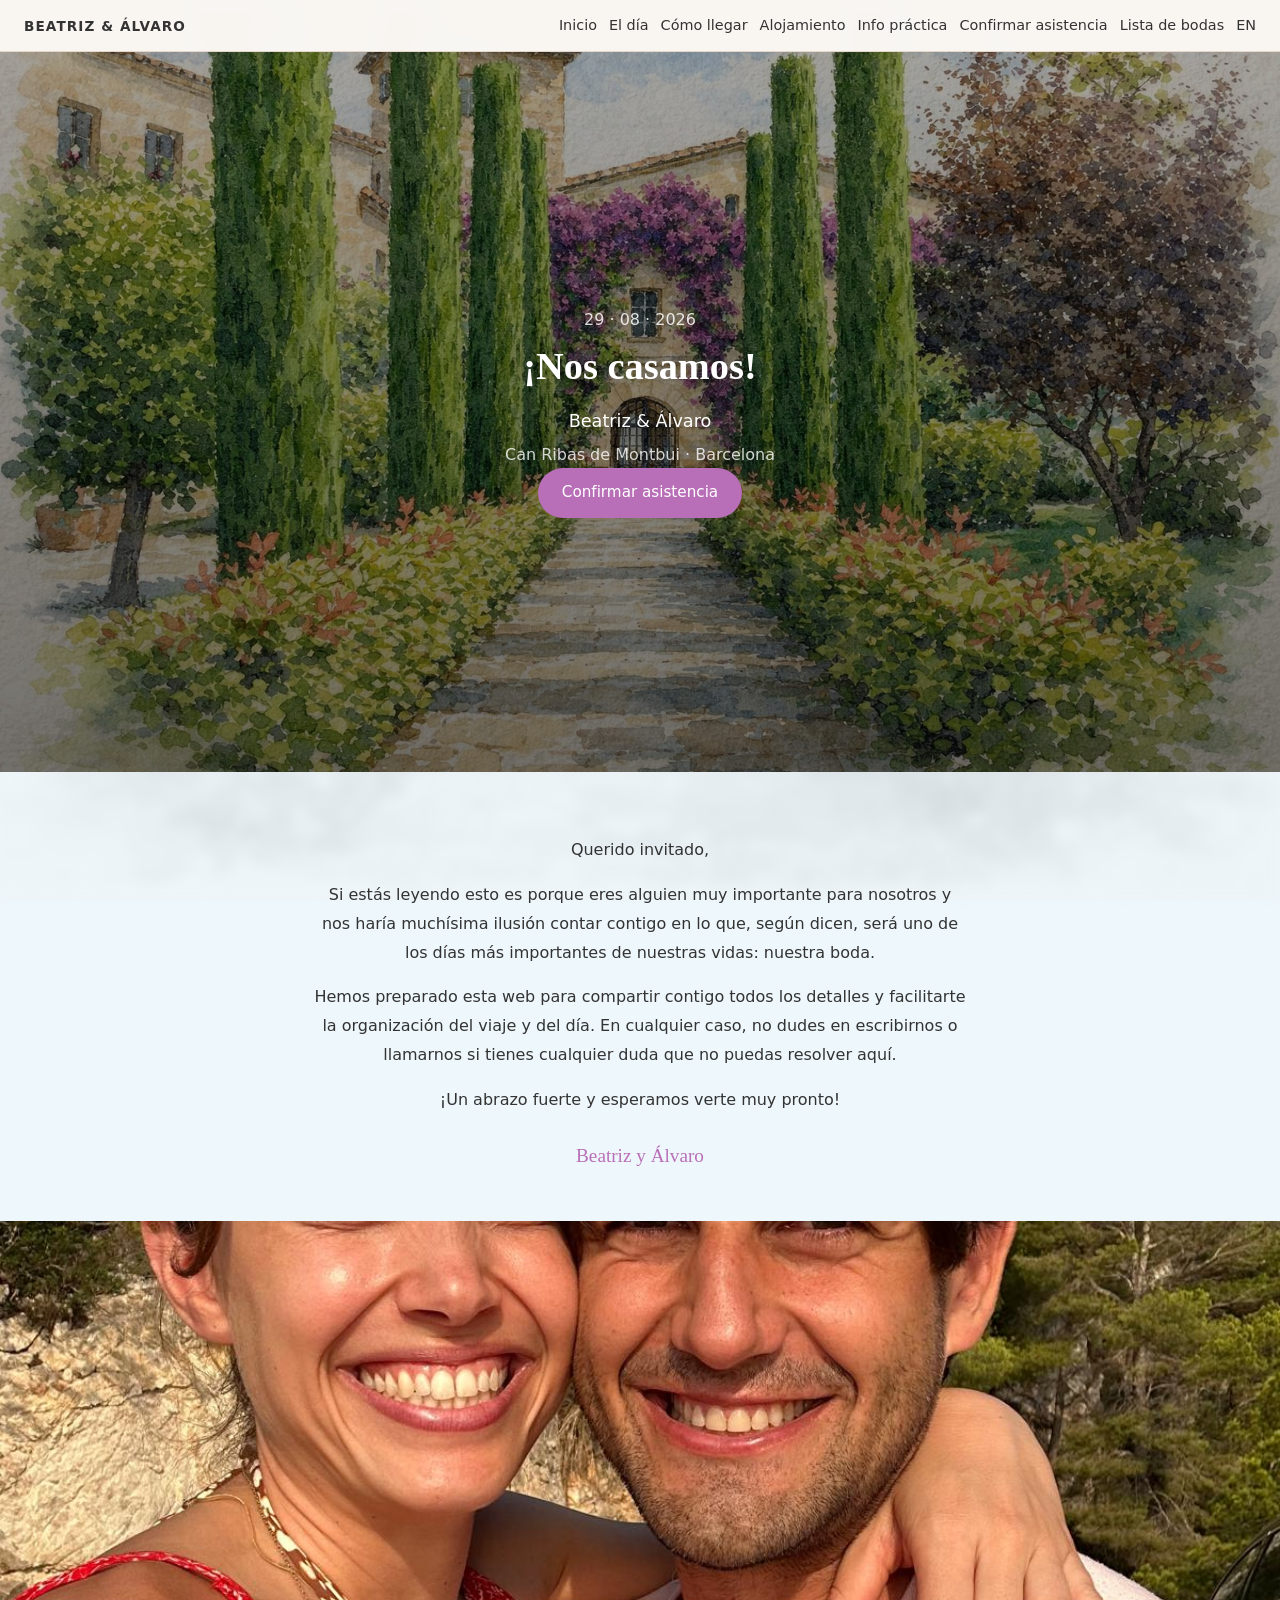
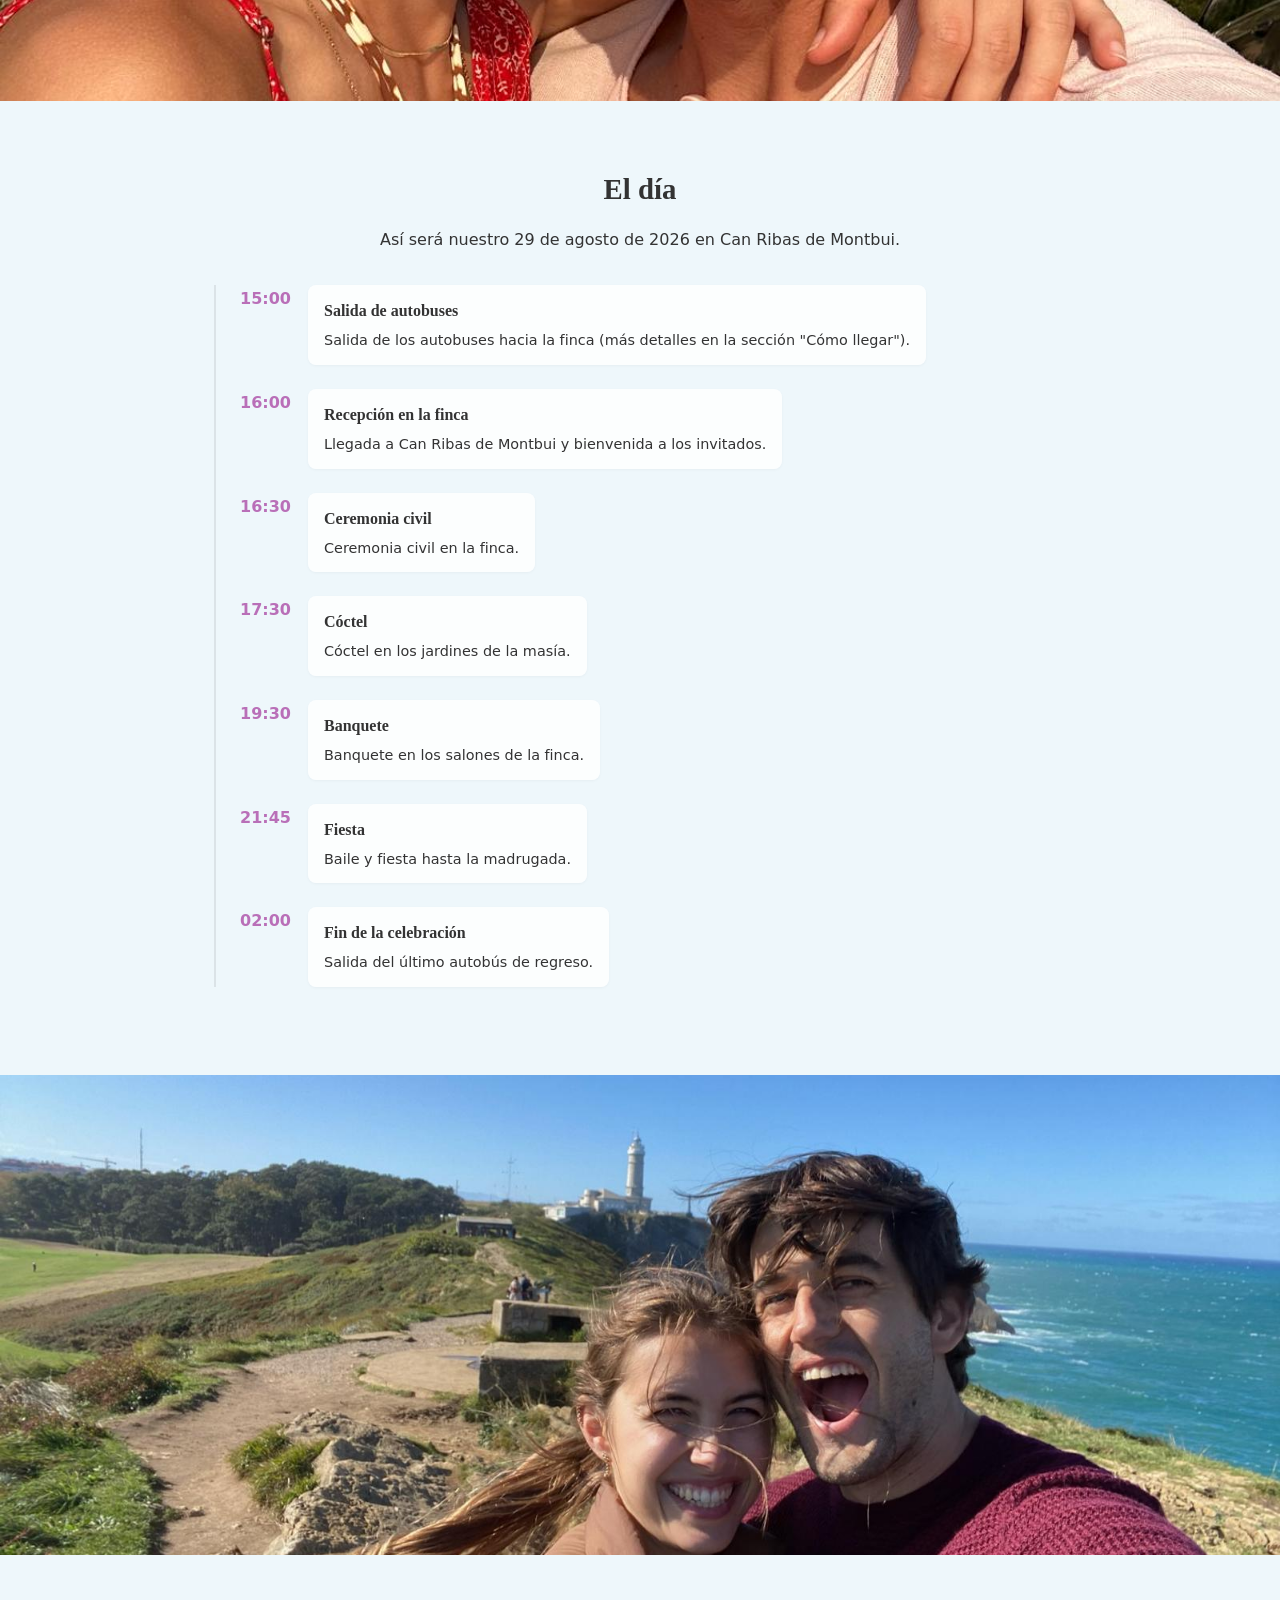
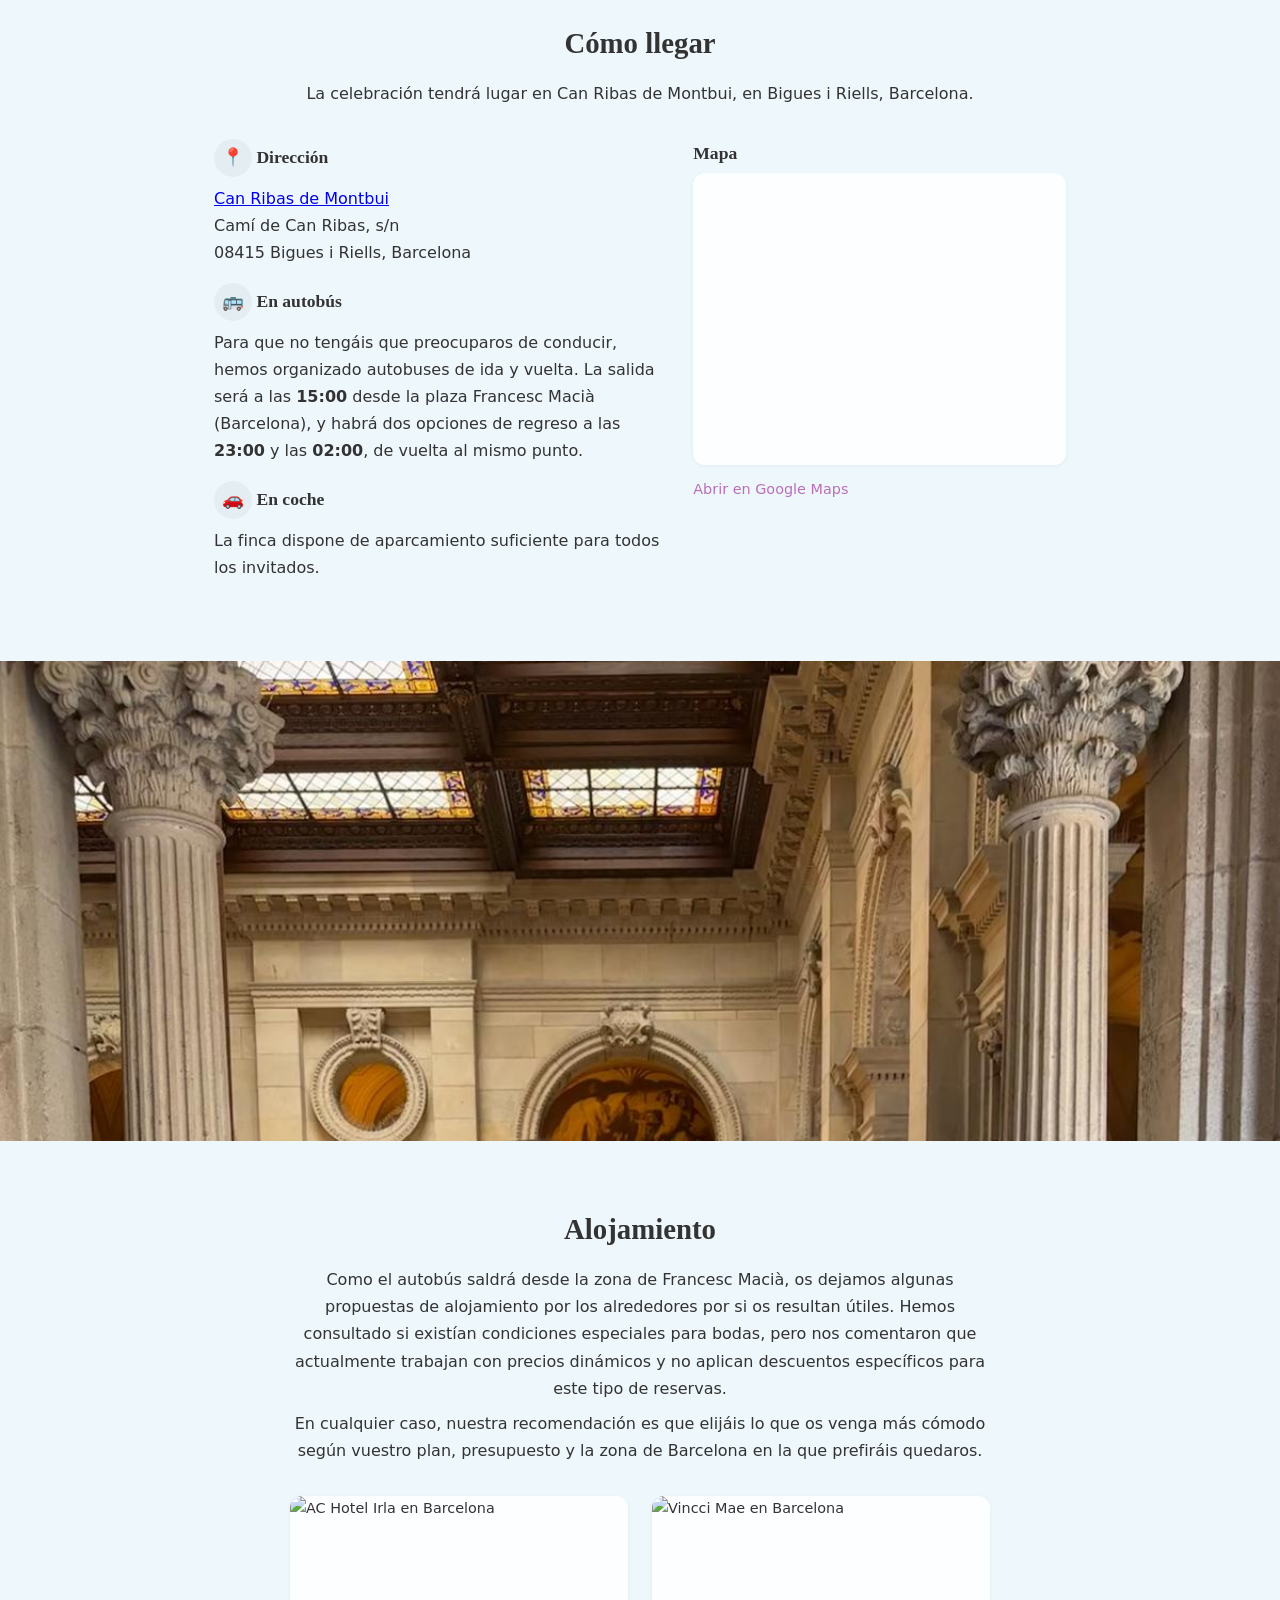
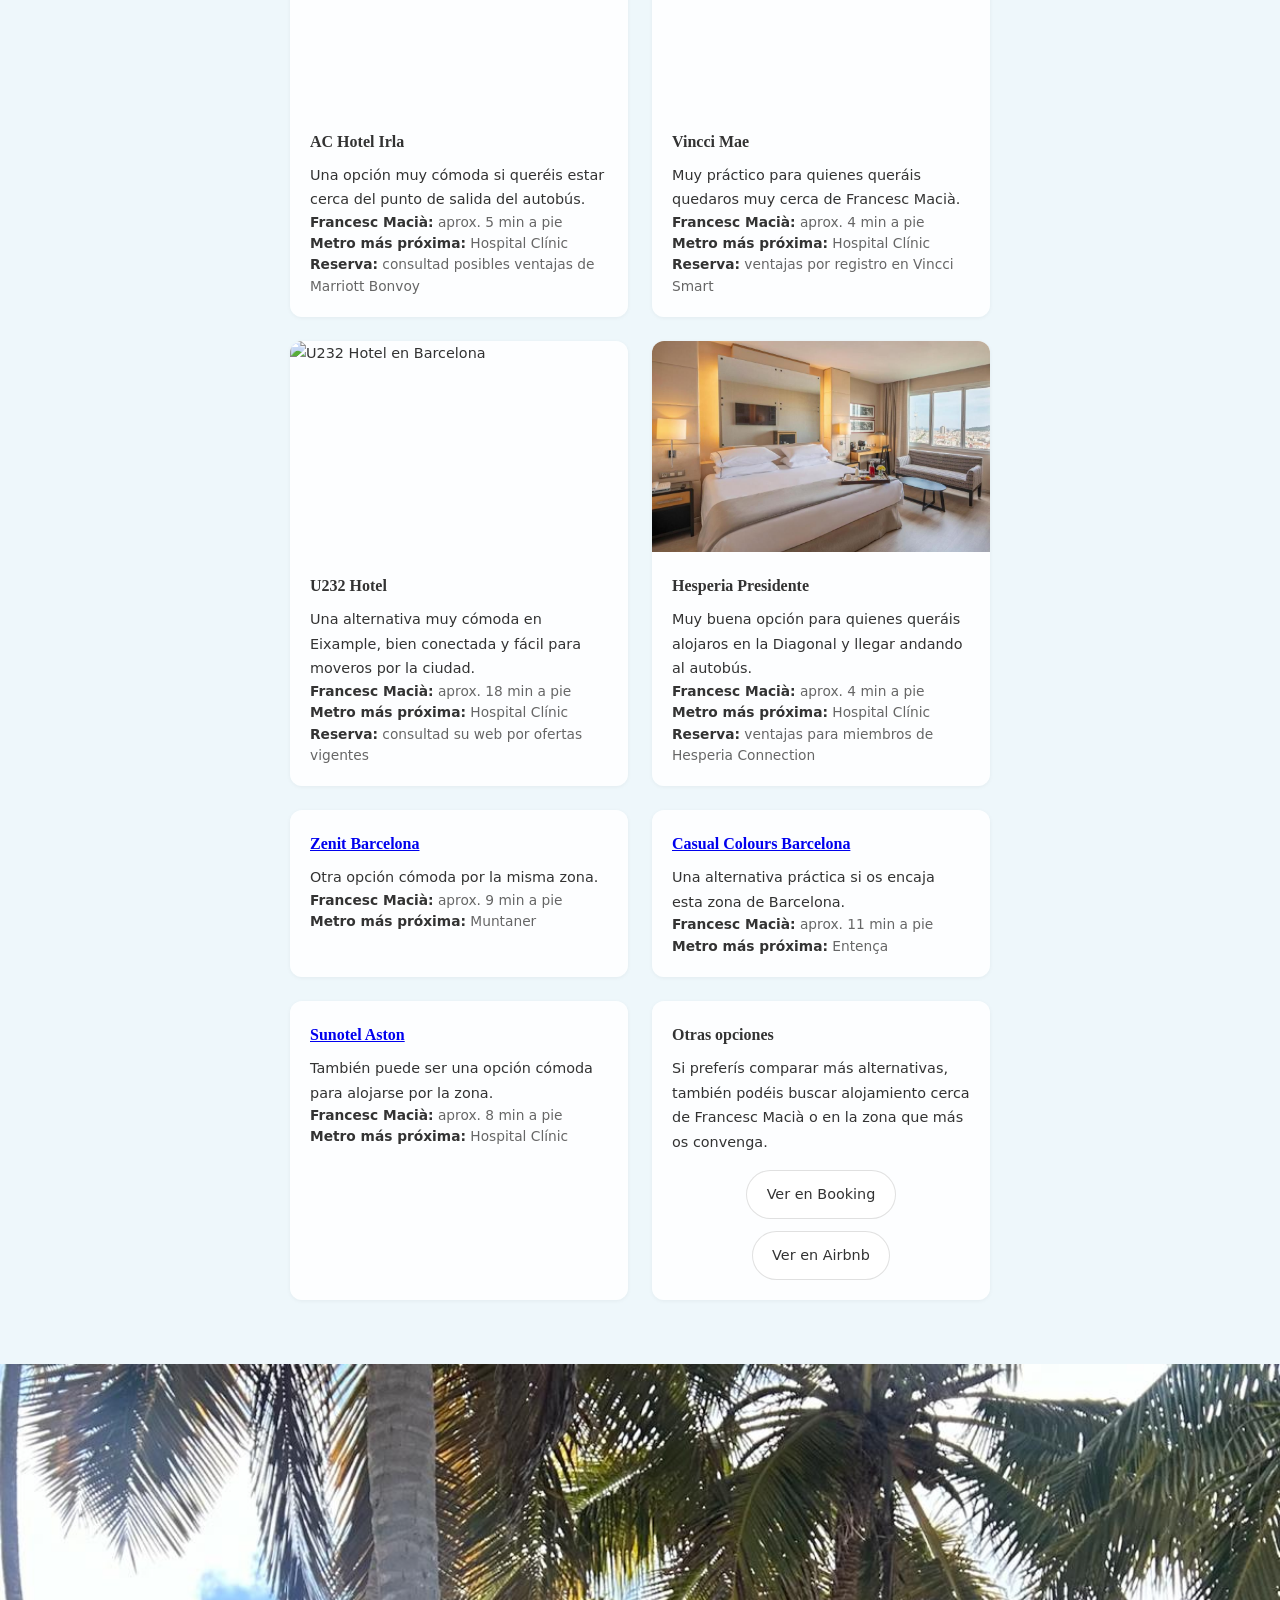
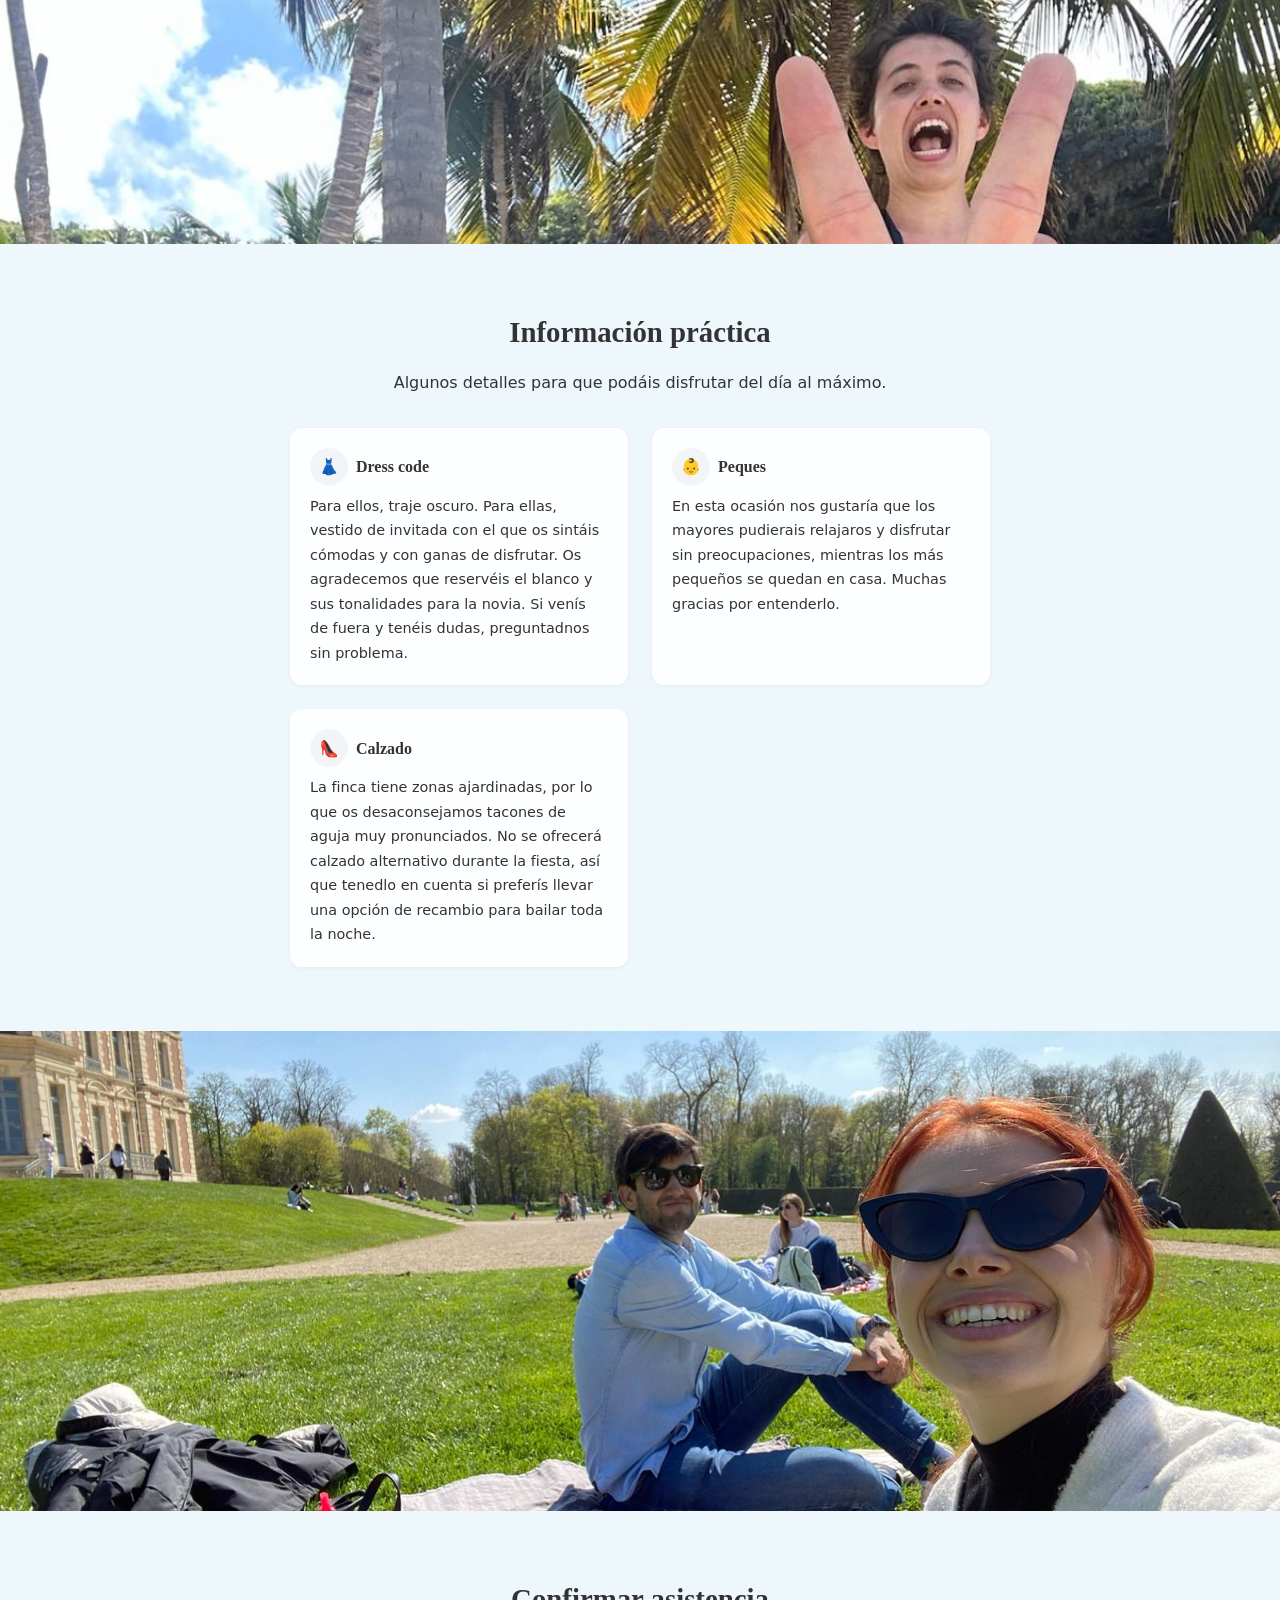
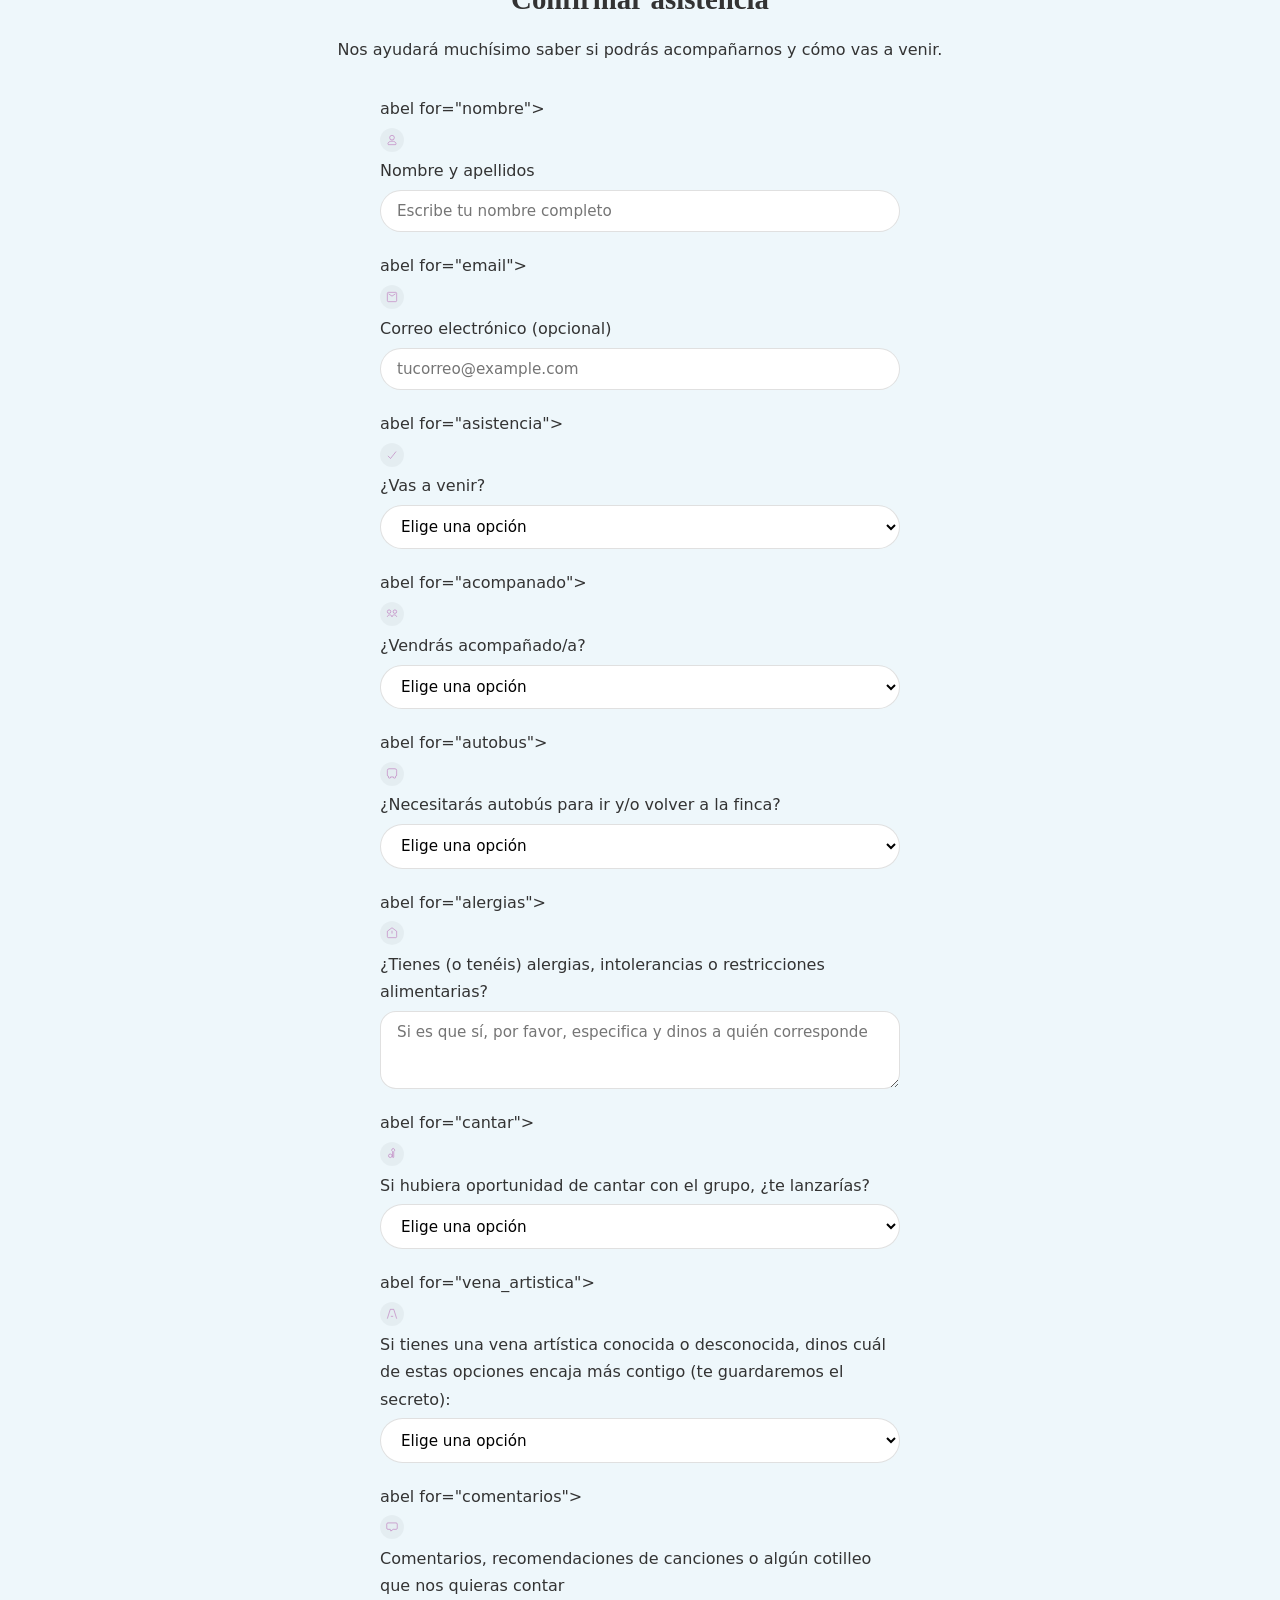
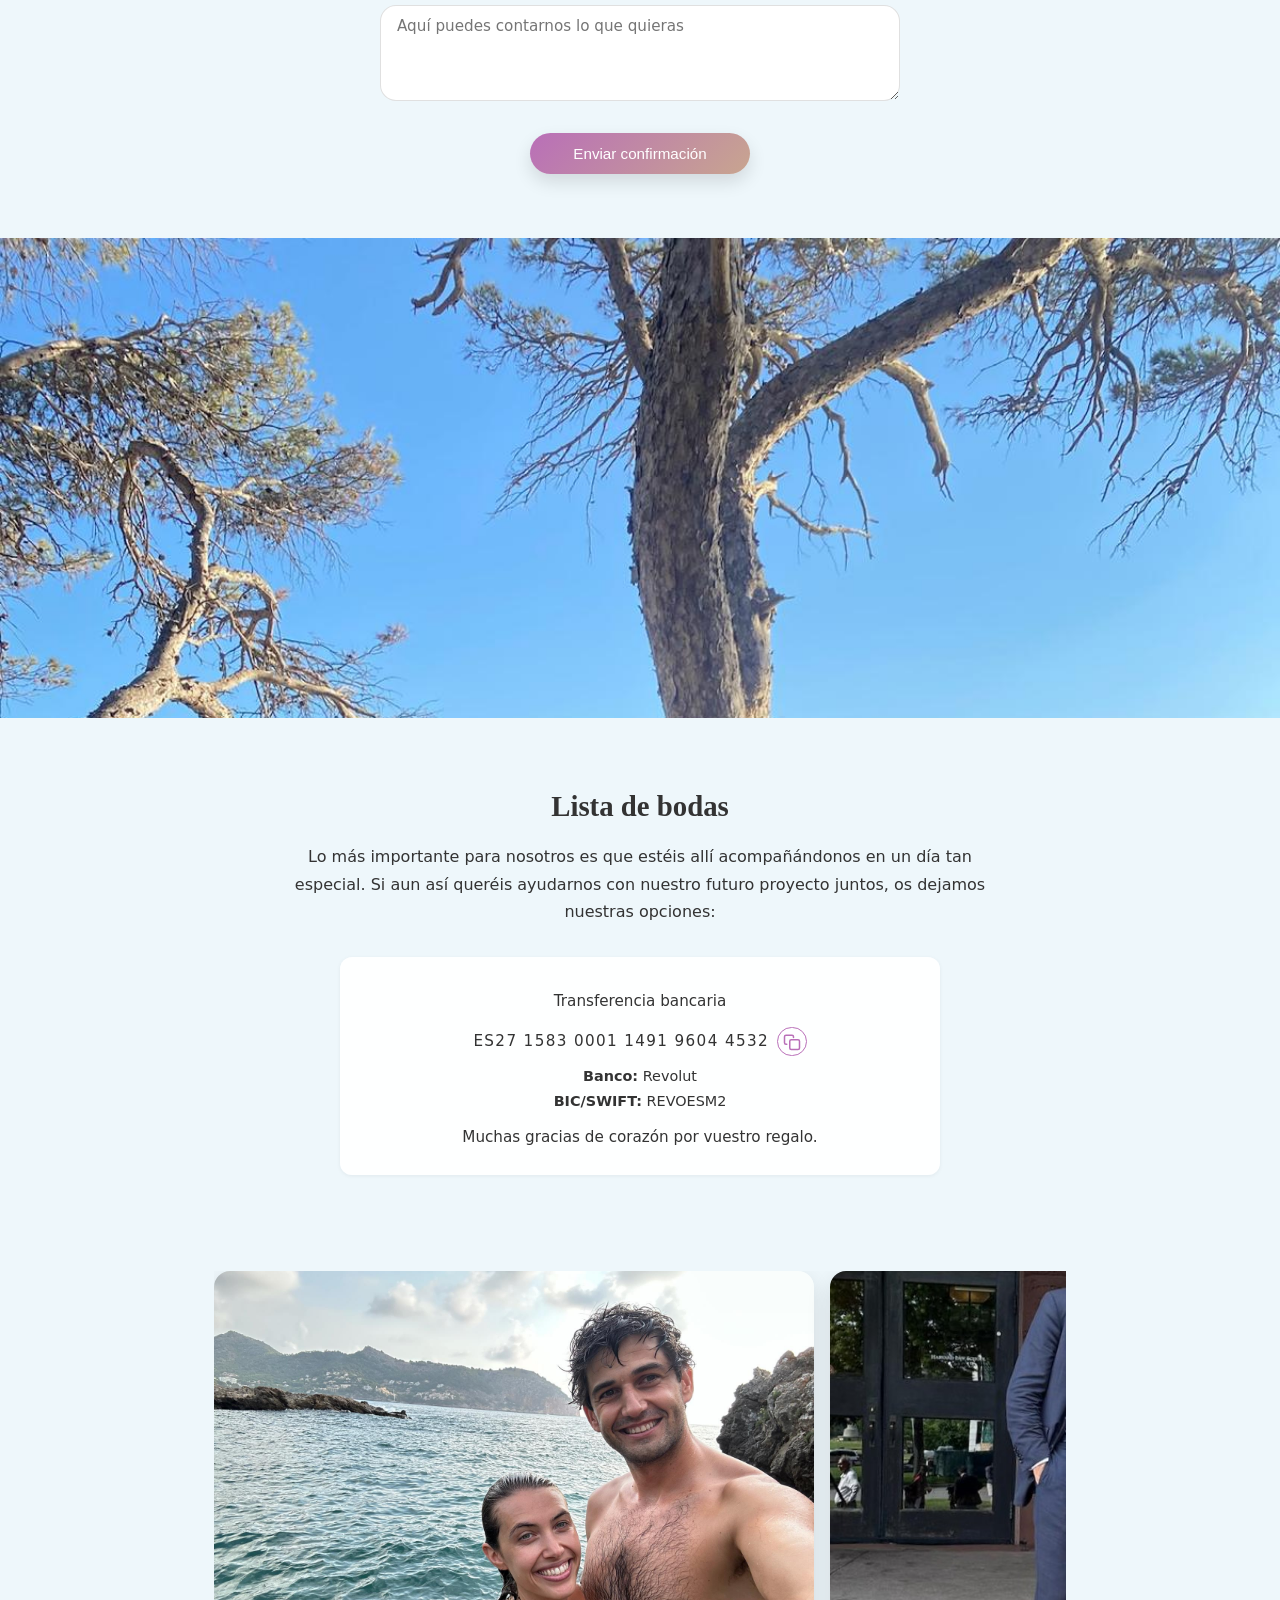
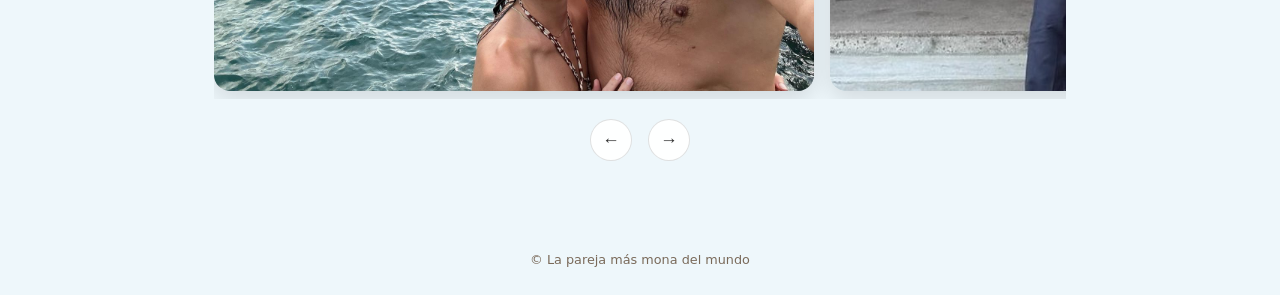
==== commit a038eb18: "Add files via upload" ====
--- a/index.html
+++ b/index.html
@@ -1,502 +1,502 @@
-<!DOCTYPE html>
-<html lang="es">
-<head>
-  <meta charset="UTF-8">
-  <meta name="viewport" content="width=device-width, initial-scale=1">
-  <title>29/08 · Boda de Beatriz y Álvaro</title>
-<//fonts.googleapis.com">//fonts.gstatic.com" crossorigin>//fonts.googleapis.com/css2?family=Inter:wght@300;400;500;600&family=Playfair+Display:wght@500;600&display=swap" rel="stylesheet">>
-</head>
-<body>
-  <header class="site-header">
-    <div class="logo"><span>Beatriz & Álvaro</span></div>
-    <nav class="main-nav">
-      <a href="#inicio">Inicio</a>
-      <a href="#eldia">El día</a>
-      <a href="#comollegar">Cómo llegar</a>
-      <a href="#alojamiento">Alojamiento</a>
-      <a href="#infopractica">Info práctica</a>
-      <a href="#confirmar">Confirmar asistencia</a>
-      <a href="#regalos">Lista de bodas</a>
-      <a href="index-en.html" class="lang-link">EN</a>
-    </nav>
-  </header>
-  <!-- HERO -->
-  <section id="inicio" class="hero">
-    <div class="hero-content">
-      <p class="hero-date">29 · 08 · 2026</p>
-      <h1>¡Nos casamos!</h1>
-      <p class="hero-names">Beatriz & Álvaro</p>
-      <p class="hero-place">Can Ribas de Montbui · Barcelona</p>
-      <a href="#confirmar" class="hero-button">Confirmar asistencia</a>
-    </div>
-  </section>
-
-  <!-- TEXTO INTRODUCTORIO -->
-  <div class="intro-text">
-    <p>Querido invitado,</p>
-    <p>
-      Si estás leyendo esto es porque eres alguien muy importante para nosotros
-      y nos haría muchísima ilusión contar contigo en lo que, según dicen, será
-      uno de los días más importantes de nuestras vidas: nuestra boda.
-    </p>
-    <p>
-      Hemos preparado esta web para compartir contigo todos los detalles y
-      facilitarte la organización del viaje y del día. En cualquier caso, no
-      dudes en escribirnos o llamarnos si tienes cualquier duda que no puedas
-      resolver aquí.
-    </p>
-    <p>¡Un abrazo fuerte y esperamos verte muy pronto!</p>
-    <p class="intro-firma">Beatriz y Álvaro</p>
-  </div>
-
-  <!-- FOTO 1 -->
-  <div class="photo-divider">
-    <img src="img/nosotros.jpeg" alt="Beatriz y Álvaro" loading="lazy">
-  </div>
-
-  <!-- EL DÍA -->
-  <section id="eldia" class="section">
-    <h2>El día</h2>
-    <p>Así será nuestro 29 de agosto de 2026 en Can Ribas de Montbui.</p>
-    <div class="timeline">
-      <div class="timeline-item">
-        <span class="time">15:00</span>
-        <div class="timeline-content">
-          <h3>Salida de autobuses</h3>
-          <p>Salida de los autobuses hacia la finca (más detalles en la sección "Cómo llegar").</p>
-        </div>
-      </div>
-      <div class="timeline-item">
-        <span class="time">16:00</span>
-        <div class="timeline-content">
-          <h3>Recepción en la finca</h3>
-          <p>Llegada a Can Ribas de Montbui y bienvenida a los invitados.</p>
-        </div>
-      </div>
-      <div class="timeline-item">
-        <span class="time">16:30</span>
-        <div class="timeline-content">
-          <h3>Ceremonia civil</h3>
-          <p>Ceremonia civil en la finca.</p>
-        </div>
-      </div>
-      <div class="timeline-item">
-        <span class="time">17:30</span>
-        <div class="timeline-content">
-          <h3>Cóctel</h3>
-          <p>Cóctel en los jardines de la masía.</p>
-        </div>
-      </div>
-      <div class="timeline-item">
-        <span class="time">19:30</span>
-        <div class="timeline-content">
-          <h3>Banquete</h3>
-          <p>Banquete en los salones de la finca.</p>
-        </div>
-      </div>
-      <div class="timeline-item">
-        <span class="time">21:45</span>
-        <div class="timeline-content">
-          <h3>Fiesta</h3>
-          <p>Baile y fiesta hasta la madrugada.</p>
-        </div>
-      </div>
-      <div class="timeline-item">
-        <span class="time">02:00</span>
-        <div class="timeline-content">
-          <h3>Fin de la celebración</h3>
-          <p>Salida del último autobús de regreso.</p>
-        </div>
-      </div>
-    </div>
-  </section>
-
-  <!-- FOTO 2 -->
-  <div class="photo-divider">
-    <img src="img/Foto20.jpeg" alt="Beatriz y Álvaro" loading="lazy">
-  </div>
-
-  <!-- CÓMO LLEGAR -->
-  <section id="comollegar" class="section">
-    <h2>Cómo llegar</h2>
-    <p>La celebración tendrá lugar en Can Ribas de Montbui, en Bigues i Riells, Barcelona.</p>
-    <div class="location-grid">
-      <div class="location-text">
-        <h3><span class="info-icon"><span aria-hidden="true">📍</span></span> Dirección</h3>
-        <p>
-          <a href="https://canribas.com/" target="_blank" rel="noopener noreferrer">Can Ribas de Montbui</a><br>
-          Camí de Can Ribas, s/n<br>
-          08415 Bigues i Riells, Barcelona
-        </p>
-        <h3><span class="info-icon info-icon-coach"><span aria-hidden="true">🚌</span></span> En autobús</h3>
-        <p>
-          Para que no tengáis que preocuparos de conducir, hemos organizado autobuses de ida y vuelta.
-          La salida será a las <strong>15:00</strong> desde la plaza Francesc Macià (Barcelona),
-          y habrá dos opciones de regreso a las <strong>23:00</strong> y las <strong>02:00</strong>,
-          de vuelta al mismo punto.
-        </p>
-        <h3><span class="info-icon"><span aria-hidden="true">🚗</span></span> En coche</h3>
-        <p>La finca dispone de aparcamiento suficiente para todos los invitados.</p>
-      </div>
-      <div class="location-map">
-        <h3>Mapa</h3>
-        <div class="map-frame">
-          <iframe
-            src="https://www.google.com/maps?q=Can+Ribas+de+Montbui,+Bigues+i+Riells,+Barcelona&output=embed"
-            title="Mapa de Can Ribas de Montbui"
-            loading="lazy"
-            referrerpolicy="no-referrer-when-downgrade"
-            allowfullscreen=""
-          ></iframe>
-        </div>
-        <a class="map-link" href="https://www.google.com/maps/search/?api=1&query=Can+Ribas+de+Montbui" target="_blank" rel="noopener noreferrer">
-          Abrir en Google Maps
-        </a>
-      </div>
-    </div>
-  </section>
-
-  <!-- FOTO 3 -->
-  <div class="photo-divider vertical">
-    <img src="img/Foto3.jpeg" alt="Beatriz y Álvaro" loading="lazy">
-  </div>
-
-  <!-- ALOJAMIENTO -->
-  <section id="alojamiento" class="section">
-    <h2>Alojamiento</h2>
-    <p>
-      Como el autobús saldrá desde la zona de Francesc Macià, os dejamos algunas propuestas
-      de alojamiento por los alrededores por si os resultan útiles. Hemos consultado si existían
-      condiciones especiales para bodas, pero nos comentaron que actualmente trabajan con precios
-      dinámicos y no aplican descuentos específicos para este tipo de reservas.
-    </p>
-    <p>
-      En cualquier caso, nuestra recomendación es que elijáis lo que os venga más cómodo según
-      vuestro plan, presupuesto y la zona de Barcelona en la que prefiráis quedaros.
-    </p>
-    <div class="info-cards">
-      <div class="info-card hotel-card">
-        <img src="https://pplx-res.cloudinary.com/image/upload/pplx_search_images/7df085e99b6cf72aeefb931a43a28c5f0f0e20fb.jpg" alt="AC Hotel Irla en Barcelona" width="480" height="500" loading="lazy">
-        <div class="hotel-card-body">
-          <h3><a href="https://www.marriott.com/es/hotels/bcnir-ac-hotel-irla/overview/" target="_blank" rel="noopener noreferrer">AC Hotel Irla</a></h3>
-          <p>Una opción muy cómoda si queréis estar cerca del punto de salida del autobús.</p>
-          <p class="hotel-meta">
-            <strong>Francesc Macià:</strong> aprox. 5 min a pie<br>
-            <strong>Metro más próxima:</strong> Hospital Clínic<br>
-            <strong>Reserva:</strong> consultad posibles ventajas de Marriott Bonvoy
-          </p>
-        </div>
-      </div>
-      <div class="info-card hotel-card">
-        <img src="https://pplx-res.cloudinary.com/image/upload/pplx_search_images/ff48dd75aff18c1844872aae81e708611c3c725a.jpg" alt="Vincci Mae en Barcelona" width="1200" height="600" loading="lazy">
-        <div class="hotel-card-body">
-          <h3><a href="https://www.vinccimae.com/es/bookcore/availability/vinccimae/2026-08-28/2026-08-30/2/0/?rrc=1&adults=2&occupancies=%255B%257B%2522adults%2522%253A%25202%252C%2520%2522children%2522%253A%25200%252C%2520%2522ages%2522%253A%2520%2522%2522%257D%255D&occp=1" target="_blank" rel="noopener noreferrer">Vincci Mae</a></h3>
-          <p>Muy práctico para quienes queráis quedaros muy cerca de Francesc Macià.</p>
-          <p class="hotel-meta">
-            <strong>Francesc Macià:</strong> aprox. 4 min a pie<br>
-            <strong>Metro más próxima:</strong> Hospital Clínic<br>
-            <strong>Reserva:</strong> ventajas por registro en Vincci Smart
-          </p>
-        </div>
-      </div>
-      <div class="info-card hotel-card">
-        <img src="https://pplx-res.cloudinary.com/image/upload/pplx_search_images/356957627431f4b6e01d51b5745f019fda0e4003.jpg" alt="U232 Hotel en Barcelona" width="900" height="500" loading="lazy">
-        <div class="hotel-card-body">
-          <h3><a href="https://www.u232hotel.com/es" target="_blank" rel="noopener noreferrer">U232 Hotel</a></h3>
-          <p>Una alternativa muy cómoda en Eixample, bien conectada y fácil para moveros por la ciudad.</p>
-          <p class="hotel-meta">
-            <strong>Francesc Macià:</strong> aprox. 18 min a pie<br>
-            <strong>Metro más próxima:</strong> Hospital Clínic<br>
-            <strong>            Reserva:</strong> consultad su web por ofertas vigentes
-          </p>
-        </div>
-      </div>
-      <div class="info-card hotel-card">
-        <img src="img/hesperia.jpg" alt="Hesperia Presidente en Barcelona" width="1200" height="800" loading="lazy">
-        <div class="hotel-card-body">
-          <h3><a href="https://www.hesperia.com/bookingstep1/?chainSelectorValue=50898&checkin=28%2F08%2F2026&idtokenprovider=10046532&currency=EUR&idchain=500140&clientCode=&hsri=02080&lang=es&nights=2&parties=W3siYWR1bHRzIjoyLCJjaGlsZHJlbiI6W119XQ%3D%3D&type=chain&step=1&home=https%3A%2F%2Fwww.hesperia.com%2F" target="_blank" rel="noopener noreferrer">Hesperia Presidente</a></h3>
-          <p>Muy buena opción para quienes queráis alojaros en la Diagonal y llegar andando al autobús.</p>
-          <p class="hotel-meta">
-            <strong>Francesc Macià:</strong> aprox. 4 min a pie<br>
-            <strong>Metro más próxima:</strong> Hospital Clínic<br>
-            <strong>Reserva:</strong> ventajas para miembros de Hesperia Connection
-          </p>
-        </div>
-      </div>
-      <div class="info-card">
-        <h3><a href="https://bookingbarcelona.zenithoteles.com/es/bookcore/availability/zenitbarcelona/2026-08-28/2026-08-30/2/0/?adults=2&campaign_id=organic&country=ES&device=d&partner=6356&roi_currency=EUR" target="_blank" rel="noopener noreferrer">Zenit Barcelona</a></h3>
-        <p>Otra opción cómoda por la misma zona.</p>
-        <p class="hotel-meta">
-          <strong>Francesc Macià:</strong> aprox. 9 min a pie<br>
-          <strong>Metro más próxima:</strong> Muntaner
-        </p>
-      </div>
-      <div class="info-card">
-        <h3><a href="https://www.casualhoteles.com/booking1?fromCountry=ES&startDate=28/08/2026&endDate=30/08/2026&source=hotelads&numRooms=1&adultsRoom1=2&adultsRoom2=0&adultsRoom3=0&childrenRoom1=0&childrenRoom2=0&childrenRoom3=0&babiesRoom1=0&babiesRoom2=0&babiesRoom3=0&language=SPANISH&namespace=casual-colours&utm_medium=organic&utm_source=google&utm_campaign=fbl&utm_content=SPANISH&utm_term=paraty-metasearch&utm_id=casual-colours&bookingSource=GoogleCPC&token=nGVdZPsOWTNQVOt4NQ_UXA==" target="_blank" rel="noopener noreferrer">Casual Colours Barcelona</a></h3>
-        <p>Una alternativa práctica si os encaja esta zona de Barcelona.</p>
-        <p class="hotel-meta">
-          <strong>Francesc Macià:</strong> aprox. 11 min a pie<br>
-          <strong>Metro más próxima:</strong> Entença
-        </p>
-      </div>
-      <div class="info-card">
-        <h3><a href="https://reservas.sunotelaston.com/es/hotel/sunotel_aston?adults=2&children=0&teenagers=0&seniors=0&babies=0&datein=28-08-2026&dateout=30-08-2026&prom=&affiliate=google&referrer=https%3A%2F%2Freservas.sunotelaston.com%2F&origin=meta&tags=&channel=google&enable_loyalty=1&show_logo=1&origin_source=google&origin_medium=organic&display_mode=EXTENDED&setconversion=EUR&locale=es" target="_blank" rel="noopener noreferrer">Sunotel Aston</a></h3>
-        <p>También puede ser una opción cómoda para alojarse por la zona.</p>
-        <p class="hotel-meta">
-          <strong>Francesc Macià:</strong> aprox. 8 min a pie<br>
-          <strong>Metro más próxima:</strong> Hospital Clínic
-        </p>
-      </div>
-      <div class="info-card stay-links-card">
-        <h3>Otras opciones</h3>
-        <p>Si preferís comparar más alternativas, también podéis buscar alojamiento cerca de Francesc Macià o en la zona que más os convenga.</p>
-        <div class="stay-links">
-          <a class="stay-link-button" href="https://www.booking.com/landmark/es/placa-de-francesc-macia.html" target="_blank" rel="noopener noreferrer">Ver en Booking</a>
-          <a class="stay-link-button" href="https://www.airbnb.com/barcelona-region-spain/stays" target="_blank" rel="noopener noreferrer">Ver en Airbnb</a>
-        </div>
-      </div>
-    </div>
-  </section>
-
-  <!-- FOTO 4 -->
-  <div class="photo-divider vertical">
-    <img src="img/Foto23.jpeg" alt="Beatriz y Álvaro" loading="lazy">
-  </div>
-
-  <!-- INFO PRÁCTICA -->
-  <section id="infopractica" class="section">
-    <h2>Información práctica</h2>
-    <p>Algunos detalles para que podáis disfrutar del día al máximo.</p>
-    <div class="info-cards">
-      <div class="info-card">
-        <h3><span class="info-icon"><span aria-hidden="true">👗</span></span> Dress code</h3>
-        <p>Para ellos, traje oscuro. Para ellas, vestido de invitada con el que os sintáis cómodas y con ganas de disfrutar. Os agradecemos que reservéis el blanco y sus tonalidades para la novia. Si venís de fuera y tenéis dudas, preguntadnos sin problema.</p>
-      </div>
-      <div class="info-card">
-        <h3><span class="info-icon"><span aria-hidden="true">👶</span></span> Peques</h3>
-        <p>En esta ocasión nos gustaría que los mayores pudierais relajaros y disfrutar sin preocupaciones, mientras los más pequeños se quedan en casa. Muchas gracias por entenderlo.</p>
-      </div>
-      <div class="info-card">
-        <h3><span class="info-icon info-icon-shoes"><span aria-hidden="true">👠</span></span> Calzado</h3>
-        <p>La finca tiene zonas ajardinadas, por lo que os desaconsejamos tacones de aguja muy pronunciados. No se ofrecerá calzado alternativo durante la fiesta, así que tenedlo en cuenta si preferís llevar una opción de recambio para bailar toda la noche.</p>
-      </div>
-    </div>
-  </section>
-
-  <!-- FOTO 5 -->
-  <div class="photo-divider">
-    <img src="img/Foto4.jpeg" alt="Beatriz y Álvaro" loading="lazy">
-  </div>
-
-  <!-- CONFIRMAR ASISTENCIA -->
-  <section id="confirmar" class="section">
-    <h2>Confirmar asistencia</h2>
-    <p>Nos ayudará muchísimo saber si podrás acompañarnos y cómo vas a venir.</p>
-    <form class="rsvp-form" action="https://formspree.io/f/mvzwwydy" method="POST">
-      <div class="form-field">
-        abel for="nombre">
-          <span class="form-icon"><svg viewBox="0 0 24 24" aria-hidden="true"><path d="M12 12a4 4 0 1 0-4-4 4 4 0 0 0 4 4Zm0 2c-4 0-7 2-7 4.5a1.5 1.5 0 0 0 1.5 1.5h11A1.5 1.5 0 0 0 19 18.5C19 16 16 14 12 14Z"/></svg></span>
-          Nombre y apellidos
-        </label>
-        <input type="text" id="nombre" name="nombre" required placeholder="Escribe tu nombre completo">
-      </div>
-      <div class="form-field">
-        abel for="email">
-          <span class="form-icon"><svg viewBox="0 0 24 24" aria-hidden="true"><path d="M4 6a2 2 0 0 1 2-2h12a2 2 0 0 1 2 2v12a2 2 0 0 1-2 2H6a2 2 0 0 1-2-2Zm2 .5 6 4 6-4"/></svg></span>
-          Correo electrónico (opcional)
-        </label>
-        <input type="email" id="email" name="email" placeholder="tucorreo@example.com">
-      </div>
-      <div class="form-field">
-        abel for="asistencia">
-          <span class="form-icon"><svg viewBox="0 0 24 24" aria-hidden="true"><path d="M5 13.5 9.5 18 19 6"/></svg></span>
-          ¿Vas a venir?
-        </label>
-        <select id="asistencia" name="asistencia" required>
-          <option value="">Elige una opción</option>
-          <option value="si">Sí, allí estaré</option>
-          <option value="no">No podré asistir</option>
-        </select>
-      </div>
-      <div class="form-field">
-        abel for="acompanado">
-          <span class="form-icon"><svg viewBox="0 0 24 24" aria-hidden="true"><path d="M7 11a3 3 0 1 0-3-3 3 3 0 0 0 3 3Zm10 0a3 3 0 1 0-3-3 3 3 0 0 0 3 3Z"/><path d="M4 17c0-2 2-3.5 4-3.5s4 1.5 4 3.5"/><path d="M12 17c0-2 2-3.5 4-3.5s4 1.5 4 3.5"/></svg></span>
-          ¿Vendrás acompañado/a?
-        </label>
-        <select id="acompanado" name="acompanado" required>
-          <option value="">Elige una opción</option>
-          <option value="no">No</option>
-          <option value="si">Sí</option>
-        </select>
-      </div>
-      <div class="form-field form-field-acompanante" style="display:none;">
-        abel for="nombre_acompanante">
-          <span class="form-icon"><svg viewBox="0 0 24 24" aria-hidden="true"><path d="M12 12a4 4 0 1 0-4-4 4 4 0 0 0 4 4Z"/><path d="M5 19c0-2.5 3-4 7-4"/></svg></span>
-          Nombre de tu acompañante
-        </label>
-        <input type="text" id="nombre_acompanante" name="nombre_acompanante" placeholder="Escribe el nombre completo">
-      </div>
-      <div class="form-field">
-        abel for="autobus">
-          <span class="form-icon"><svg viewBox="0 0 24 24" aria-hidden="true"><path d="M4 6a3 3 0 0 1 3-3h10a3 3 0 0 1 3 3v8a2 2 0 0 1-2 2v2a1 1 0 0 1-1 1h-1.5a1 1 0 0 1-1-1v-1H9.5v1a1 1 0 0 1-1 1H7a1 1 0 0 1-1-1v-2a2 2 0 0 1-2-2Z"/>ircle cx="8" cy="16" r="1"/>ircle cx="16" cy="16" r="1"/></svg></span>
-          ¿Necesitarás autobús para ir y/o volver a la finca?
-        </label>
-        <select id="autobus" name="autobus" required>
-          <option value="">Elige una opción</option>
-          <option value="ida">Sí, a la ida</option>
-          <option value="vuelta">Sí, a la vuelta</option>
-          <option value="ida_y_vuelta">Sí, tanto a la ida como a la vuelta</option>
-          <option value="no">No</option>
-        </select>
-      </div>
-      <div class="form-field">
-        abel for="alergias">
-          <span class="form-icon"><svg viewBox="0 0 24 24" aria-hidden="true"><path d="M12 3 4 9v9a2 2 0 0 0 2 2h12a2 2 0 0 0 2-2V9Z"/><path d="M12 8v5"/>ircle cx="12" cy="16" r="1"/></svg></span>
-          ¿Tienes (o tenéis) alergias, intolerancias o restricciones alimentarias?
-        </label>
-        <textarea id="alergias" name="alergias" rows="3" placeholder="Si es que sí, por favor, especifica y dinos a quién corresponde"></textarea>
-      </div>
-      <div class="form-field">
-        abel for="cantar">
-          <span class="form-icon"><svg viewBox="0 0 24 24" aria-hidden="true"><path d="M9 18a3 3 0 1 1 0-6 3 3 0 0 1 0 6Zm6-10.5V17a1 1 0 0 1-2 0V7.5a2.5 2.5 0 1 1 2 0Z"/></svg></span>
-          Si hubiera oportunidad de cantar con el grupo, ¿te lanzarías?
-        </label>
-        <select id="cantar" name="cantar">
-          <option value="">Elige una opción</option>
-          <option value="micro">1. Dame el micro</option>
-          <option value="quizas">2. Quizás motivado por el fragor del momento</option>
-          <option value="no_llueva">3. Chicos, no quiero           que llueva</option>
-        </select>
-      </div>
-      <div class="form-field">
-        abel for="vena_artistica">
-          <span class="form-icon"><svg viewBox="0 0 24 24" aria-hidden="true"><path d="M4 20 9 4h6l5 16"/><path d="M10 16h4"/></svg></span>
-          Si tienes una vena artística conocida o desconocida, dinos cuál de estas opciones encaja más contigo (te guardaremos el secreto):
-        </label>
-        <select id="vena_artistica" name="vena_artistica">
-          <option value="">Elige una opción</option>
-          <option value="prado">1. Expongo en el Museo del Prado el mes que viene</option>
-          <option value="me_defiendo">2. Me gusta y me defiendo bastante</option>
-          <option value="pictionary">3. Sirvo para el pictionary</option>
-          <option value="rotulador">4. Mejor no darme un rotulador</option>
-        </select>
-      </div>
-      <div class="form-field">
-        abel for="comentarios">
-          <span class="form-icon"><svg viewBox="0 0 24 24" aria-hidden="true"><path d="M5 5h14a2 2 0 0 1 2 2v7a2 2 0 0 1-2 2h-5l-4 3-1-3H5a2 2 0 0 1-2-2V7a2 2 0 0 1 2-2Z"/></svg></span>
-          Comentarios, recomendaciones de canciones o algún cotilleo que nos quieras contar
-        </label>
-        <textarea id="comentarios" name="comentarios" rows="4" placeholder="Aquí puedes contarnos lo que quieras"></textarea>
-      </div>
-      <input type="hidden" name="_subject" value="Nueva confirmación de asistencia">
-      <input type="hidden" name="_language" value="es">
-      <button type="submit" class="btn btn-primary">Enviar confirmación</button>
-    </form>
-  </section>
-
-  <!-- FOTO 6 -->
-  <div class="photo-divider vertical">
-    <img src="img/Foto15.jpeg" alt="Beatriz y Álvaro" loading="lazy">
-  </div>
-
-  <!-- LISTA DE BODAS -->
-  <section id="regalos" class="section">
-    <h2>Lista de bodas</h2>
-    <p>Lo más importante para nosotros es que estéis allí acompañándonos en un día tan especial. Si aun así queréis ayudarnos con nuestro futuro proyecto juntos, os dejamos nuestras opciones:</p>
-    <div class="gift-box">
-      <p>Transferencia bancaria</p>
-      <div class="iban-row">
-        <span id="iban-text">ES27 1583 0001 1491 9604 4532</span>
-        <button type="button" class="copy-button" onclick="copyIban()" aria-label="Copiar IBAN">
-          <svg class="icon-copy" xmlns="http://www.w3.org/2000/svg" viewBox="0 0 24 24" fill="none" stroke="currentColor" stroke-width="2" stroke-linecap="round" stroke-linejoin="round">
-            <rect x="9" y="9" width="13" height="13" rx="2"/>
-            <path d="M5 15h-1a2 2 0 0 1-2-2v-8a2 2 0 0 1 2-2h8a2 2 0 0 1 2 2v1"/>
-          </svg>
-        </button>
-      </div>
-      <p class="gift-detail">
-        <strong>Banco:</strong> Revolut<br>
-        <strong>BIC/SWIFT:</strong> REVOESM2
-      </p>
-      <p>Muchas gracias de corazón por vuestro regalo.</p>
-    </div>
-  </section>
-
-  <!-- CARRUSEL -->
-  <div class="carousel">
-    <div class="carousel-track" id="carouselTrack">
-      <img src="img/Foto25.jpeg" alt="Beatriz y Álvaro" loading="lazy">
-      <img src="img/Foto26.jpeg" alt="Beatriz y Álvaro" loading="lazy">
-      <img src="img/Foto1.jpeg" alt="Beatriz y Álvaro" loading="lazy">
-      <img src="img/Foto16.jpeg" alt="Beatriz y Álvaro" loading="lazy">
-      <img src="img/Foto18.jpeg" alt="Beatriz y Álvaro" loading="lazy">
-      <img src="img/Foto27.jpeg" alt="Beatriz y Álvaro" loading="lazy">
-      <img src="img/Foto13.jpeg" alt="Beatriz y Álvaro" loading="lazy">
-      <img src="img/nosotros-2.jpeg" alt="Beatriz y Álvaro" loading="lazy">
-      <img src="img/Foto2.jpeg" alt="Beatriz y Álvaro" loading="lazy">
-      <img src="img/Foto6.jpeg" alt="Beatriz y Álvaro" loading="lazy">
-      <img src="img/Foto7.jpeg" alt="Beatriz y Álvaro" loading="lazy">
-      <img src="img/Foto8.jpeg" alt="Beatriz y Álvaro" loading="lazy">
-      <img src="img/Foto9.jpeg" alt="Beatriz y Álvaro" loading="lazy">
-      <img src="img/Foto10.jpeg" alt="Beatriz y Álvaro" loading="lazy">
-      <img src="img/Foto11.jpeg" alt="Beatriz y Álvaro" loading="lazy">
-      <img src="img/Foto12.jpeg" alt="Beatriz y Álvaro" loading="lazy">
-      <img src="img/Foto14.jpeg" alt="Beatriz y Álvaro" loading="lazy">
-      <img src="img/Foto17.jpeg" alt="Beatriz y Álvaro" loading="lazy">
-      <img src="img/Foto19.jpeg" alt="Beatriz y Álvaro" loading="lazy">
-      <img src="img/Foto21.jpeg" alt="Beatriz y Álvaro" loading="lazy">
-      <img src="img/Foto22.jpeg" alt="Beatriz y Álvaro" loading="lazy">
-      <img src="img/Foto24.jpeg" alt="Beatriz y Álvaro" loading="lazy">
-    </div>
-    <div class="carousel-buttons">
-      <button class="carousel-btn" onclick="scrollCarousel(-1)" aria-label="Anterior">&#8592;</button>
-      <button class="carousel-btn" onclick="scrollCarousel(1)" aria-label="Siguiente">&#8594;</button>
-    </div>
-  </div>
-
-  <footer class="site-footer">
-    <p>© La pareja más mona del mundo</p>
-  </footer>
-
-  <script>
-    function copyIban() {
-      const iban = document.getElementById('iban-text').innerText.replace(/\s+/g, '');
-      navigator.clipboard.writeText(iban).then(function() {
-        alert('IBAN copiado: ' + iban);
-      }).catch(function() {
-        alert('No se ha podido copiar el IBAN. Puedes copiarlo manualmente.');
-      });
-    }
-
-    const asistenciaSelect = document.getElementById('asistencia');
-    const acompanadoSelect = document.getElementById('acompanado');
-    const acompananteField = document.querySelector('.form-field-acompanante');
-    const acompananteInput = document.getElementById('nombre_acompanante');
-
-    function actualizarAcompanante() {
-      const viene = asistenciaSelect && asistenciaSelect.value === 'si';
-      const vieneAcompanado = acompanadoSelect && acompanadoSelect.value === 'si';
-      if (viene && vieneAcompanado) {
-        acompananteField.style.display = 'flex';
-        acompananteInput.required = true;
-      } else {
-        acompananteField.style.display = 'none';
-        acompananteInput.required = false;
-        acompananteInput.value = '';
-      }
-    }
-
-    if (asistenciaSelect && acompanadoSelect && acompananteField && acompananteInput) {
-      asistenciaSelect.addEventListener('change', actualizarAcompanante);
-      acompanadoSelect.addEventListener('change', actualizarAcompanante);
-    }
-
-    function scrollCarousel(direction) {
-      const track = document.getElementById('carouselTrack');
-      const scrollAmount = track.offsetWidth * 0.85;
-      track.scrollBy({ left: direction * scrollAmount, behavior: 'smooth' });
-    }
-  </script>
-
-</body>
-</html>
+<!DOCTYPE html>
+<html lang="es">
+<head>
+  <meta charset="UTF-8">
+  <meta name="viewport" content="width=device-width, initial-scale=1">
+  <title>29/08 · Boda de Beatriz y Álvaro</title>
+<link rel="stylesheet"href="styles.css">
+</head>
+<body>
+  <header class="site-header">
+    <div class="logo"><span>Beatriz & Álvaro</span></div>
+    <nav class="main-nav">
+      <a href="#inicio">Inicio</a>
+      <a href="#eldia">El día</a>
+      <a href="#comollegar">Cómo llegar</a>
+      <a href="#alojamiento">Alojamiento</a>
+      <a href="#infopractica">Info práctica</a>
+      <a href="#confirmar">Confirmar asistencia</a>
+      <a href="#regalos">Lista de bodas</a>
+      <a href="index-en.html" class="lang-link">EN</a>
+    </nav>
+  </header>
+  <!-- HERO -->
+  <section id="inicio" class="hero">
+    <div class="hero-content">
+      <p class="hero-date">29 · 08 · 2026</p>
+      <h1>¡Nos casamos!</h1>
+      <p class="hero-names">Beatriz & Álvaro</p>
+      <p class="hero-place">Can Ribas de Montbui · Barcelona</p>
+      <a href="#confirmar" class="hero-button">Confirmar asistencia</a>
+    </div>
+  </section>
+
+  <!-- TEXTO INTRODUCTORIO -->
+  <div class="intro-text">
+    <p>Querido invitado,</p>
+    <p>
+      Si estás leyendo esto es porque eres alguien muy importante para nosotros
+      y nos haría muchísima ilusión contar contigo en lo que, según dicen, será
+      uno de los días más importantes de nuestras vidas: nuestra boda.
+    </p>
+    <p>
+      Hemos preparado esta web para compartir contigo todos los detalles y
+      facilitarte la organización del viaje y del día. En cualquier caso, no
+      dudes en escribirnos o llamarnos si tienes cualquier duda que no puedas
+      resolver aquí.
+    </p>
+    <p>¡Un abrazo fuerte y esperamos verte muy pronto!</p>
+    <p class="intro-firma">Beatriz y Álvaro</p>
+  </div>
+
+  <!-- FOTO 1 -->
+  <div class="photo-divider">
+    <img src="img/nosotros.jpeg" alt="Beatriz y Álvaro" loading="lazy">
+  </div>
+
+  <!-- EL DÍA -->
+  <section id="eldia" class="section">
+    <h2>El día</h2>
+    <p>Así será nuestro 29 de agosto de 2026 en Can Ribas de Montbui.</p>
+    <div class="timeline">
+      <div class="timeline-item">
+        <span class="time">15:00</span>
+        <div class="timeline-content">
+          <h3>Salida de autobuses</h3>
+          <p>Salida de los autobuses hacia la finca (más detalles en la sección "Cómo llegar").</p>
+        </div>
+      </div>
+      <div class="timeline-item">
+        <span class="time">16:00</span>
+        <div class="timeline-content">
+          <h3>Recepción en la finca</h3>
+          <p>Llegada a Can Ribas de Montbui y bienvenida a los invitados.</p>
+        </div>
+      </div>
+      <div class="timeline-item">
+        <span class="time">16:30</span>
+        <div class="timeline-content">
+          <h3>Ceremonia civil</h3>
+          <p>Ceremonia civil en la finca.</p>
+        </div>
+      </div>
+      <div class="timeline-item">
+        <span class="time">17:30</span>
+        <div class="timeline-content">
+          <h3>Cóctel</h3>
+          <p>Cóctel en los jardines de la masía.</p>
+        </div>
+      </div>
+      <div class="timeline-item">
+        <span class="time">19:30</span>
+        <div class="timeline-content">
+          <h3>Banquete</h3>
+          <p>Banquete en los salones de la finca.</p>
+        </div>
+      </div>
+      <div class="timeline-item">
+        <span class="time">21:45</span>
+        <div class="timeline-content">
+          <h3>Fiesta</h3>
+          <p>Baile y fiesta hasta la madrugada.</p>
+        </div>
+      </div>
+      <div class="timeline-item">
+        <span class="time">02:00</span>
+        <div class="timeline-content">
+          <h3>Fin de la celebración</h3>
+          <p>Salida del último autobús de regreso.</p>
+        </div>
+      </div>
+    </div>
+  </section>
+
+  <!-- FOTO 2 -->
+  <div class="photo-divider">
+    <img src="img/Foto20.jpeg" alt="Beatriz y Álvaro" loading="lazy">
+  </div>
+
+  <!-- CÓMO LLEGAR -->
+  <section id="comollegar" class="section">
+    <h2>Cómo llegar</h2>
+    <p>La celebración tendrá lugar en Can Ribas de Montbui, en Bigues i Riells, Barcelona.</p>
+    <div class="location-grid">
+      <div class="location-text">
+        <h3><span class="info-icon"><span aria-hidden="true">📍</span></span> Dirección</h3>
+        <p>
+          <a href="https://canribas.com/" target="_blank" rel="noopener noreferrer">Can Ribas de Montbui</a><br>
+          Camí de Can Ribas, s/n<br>
+          08415 Bigues i Riells, Barcelona
+        </p>
+        <h3><span class="info-icon info-icon-coach"><span aria-hidden="true">🚌</span></span> En autobús</h3>
+        <p>
+          Para que no tengáis que preocuparos de conducir, hemos organizado autobuses de ida y vuelta.
+          La salida será a las <strong>15:00</strong> desde la plaza Francesc Macià (Barcelona),
+          y habrá dos opciones de regreso a las <strong>23:00</strong> y las <strong>02:00</strong>,
+          de vuelta al mismo punto.
+        </p>
+        <h3><span class="info-icon"><span aria-hidden="true">🚗</span></span> En coche</h3>
+        <p>La finca dispone de aparcamiento suficiente para todos los invitados.</p>
+      </div>
+      <div class="location-map">
+        <h3>Mapa</h3>
+        <div class="map-frame">
+          <iframe
+            src="https://www.google.com/maps?q=Can+Ribas+de+Montbui,+Bigues+i+Riells,+Barcelona&output=embed"
+            title="Mapa de Can Ribas de Montbui"
+            loading="lazy"
+            referrerpolicy="no-referrer-when-downgrade"
+            allowfullscreen=""
+          ></iframe>
+        </div>
+        <a class="map-link" href="https://www.google.com/maps/search/?api=1&query=Can+Ribas+de+Montbui" target="_blank" rel="noopener noreferrer">
+          Abrir en Google Maps
+        </a>
+      </div>
+    </div>
+  </section>
+
+  <!-- FOTO 3 -->
+  <div class="photo-divider vertical">
+    <img src="img/Foto3.jpeg" alt="Beatriz y Álvaro" loading="lazy">
+  </div>
+
+  <!-- ALOJAMIENTO -->
+  <section id="alojamiento" class="section">
+    <h2>Alojamiento</h2>
+    <p>
+      Como el autobús saldrá desde la zona de Francesc Macià, os dejamos algunas propuestas
+      de alojamiento por los alrededores por si os resultan útiles. Hemos consultado si existían
+      condiciones especiales para bodas, pero nos comentaron que actualmente trabajan con precios
+      dinámicos y no aplican descuentos específicos para este tipo de reservas.
+    </p>
+    <p>
+      En cualquier caso, nuestra recomendación es que elijáis lo que os venga más cómodo según
+      vuestro plan, presupuesto y la zona de Barcelona en la que prefiráis quedaros.
+    </p>
+    <div class="info-cards">
+      <div class="info-card hotel-card">
+        <img src="https://pplx-res.cloudinary.com/image/upload/pplx_search_images/7df085e99b6cf72aeefb931a43a28c5f0f0e20fb.jpg" alt="AC Hotel Irla en Barcelona" width="480" height="500" loading="lazy">
+        <div class="hotel-card-body">
+          <h3><a href="https://www.marriott.com/es/hotels/bcnir-ac-hotel-irla/overview/" target="_blank" rel="noopener noreferrer">AC Hotel Irla</a></h3>
+          <p>Una opción muy cómoda si queréis estar cerca del punto de salida del autobús.</p>
+          <p class="hotel-meta">
+            <strong>Francesc Macià:</strong> aprox. 5 min a pie<br>
+            <strong>Metro más próxima:</strong> Hospital Clínic<br>
+            <strong>Reserva:</strong> consultad posibles ventajas de Marriott Bonvoy
+          </p>
+        </div>
+      </div>
+      <div class="info-card hotel-card">
+        <img src="https://pplx-res.cloudinary.com/image/upload/pplx_search_images/ff48dd75aff18c1844872aae81e708611c3c725a.jpg" alt="Vincci Mae en Barcelona" width="1200" height="600" loading="lazy">
+        <div class="hotel-card-body">
+          <h3><a href="https://www.vinccimae.com/es/bookcore/availability/vinccimae/2026-08-28/2026-08-30/2/0/?rrc=1&adults=2&occupancies=%255B%257B%2522adults%2522%253A%25202%252C%2520%2522children%2522%253A%25200%252C%2520%2522ages%2522%253A%2520%2522%2522%257D%255D&occp=1" target="_blank" rel="noopener noreferrer">Vincci Mae</a></h3>
+          <p>Muy práctico para quienes queráis quedaros muy cerca de Francesc Macià.</p>
+          <p class="hotel-meta">
+            <strong>Francesc Macià:</strong> aprox. 4 min a pie<br>
+            <strong>Metro más próxima:</strong> Hospital Clínic<br>
+            <strong>Reserva:</strong> ventajas por registro en Vincci Smart
+          </p>
+        </div>
+      </div>
+      <div class="info-card hotel-card">
+        <img src="https://pplx-res.cloudinary.com/image/upload/pplx_search_images/356957627431f4b6e01d51b5745f019fda0e4003.jpg" alt="U232 Hotel en Barcelona" width="900" height="500" loading="lazy">
+        <div class="hotel-card-body">
+          <h3><a href="https://www.u232hotel.com/es" target="_blank" rel="noopener noreferrer">U232 Hotel</a></h3>
+          <p>Una alternativa muy cómoda en Eixample, bien conectada y fácil para moveros por la ciudad.</p>
+          <p class="hotel-meta">
+            <strong>Francesc Macià:</strong> aprox. 18 min a pie<br>
+            <strong>Metro más próxima:</strong> Hospital Clínic<br>
+            <strong>            Reserva:</strong> consultad su web por ofertas vigentes
+          </p>
+        </div>
+      </div>
+      <div class="info-card hotel-card">
+        <img src="img/hesperia.jpg" alt="Hesperia Presidente en Barcelona" width="1200" height="800" loading="lazy">
+        <div class="hotel-card-body">
+          <h3><a href="https://www.hesperia.com/bookingstep1/?chainSelectorValue=50898&checkin=28%2F08%2F2026&idtokenprovider=10046532&currency=EUR&idchain=500140&clientCode=&hsri=02080&lang=es&nights=2&parties=W3siYWR1bHRzIjoyLCJjaGlsZHJlbiI6W119XQ%3D%3D&type=chain&step=1&home=https%3A%2F%2Fwww.hesperia.com%2F" target="_blank" rel="noopener noreferrer">Hesperia Presidente</a></h3>
+          <p>Muy buena opción para quienes queráis alojaros en la Diagonal y llegar andando al autobús.</p>
+          <p class="hotel-meta">
+            <strong>Francesc Macià:</strong> aprox. 4 min a pie<br>
+            <strong>Metro más próxima:</strong> Hospital Clínic<br>
+            <strong>Reserva:</strong> ventajas para miembros de Hesperia Connection
+          </p>
+        </div>
+      </div>
+      <div class="info-card">
+        <h3><a href="https://bookingbarcelona.zenithoteles.com/es/bookcore/availability/zenitbarcelona/2026-08-28/2026-08-30/2/0/?adults=2&campaign_id=organic&country=ES&device=d&partner=6356&roi_currency=EUR" target="_blank" rel="noopener noreferrer">Zenit Barcelona</a></h3>
+        <p>Otra opción cómoda por la misma zona.</p>
+        <p class="hotel-meta">
+          <strong>Francesc Macià:</strong> aprox. 9 min a pie<br>
+          <strong>Metro más próxima:</strong> Muntaner
+        </p>
+      </div>
+      <div class="info-card">
+        <h3><a href="https://www.casualhoteles.com/booking1?fromCountry=ES&startDate=28/08/2026&endDate=30/08/2026&source=hotelads&numRooms=1&adultsRoom1=2&adultsRoom2=0&adultsRoom3=0&childrenRoom1=0&childrenRoom2=0&childrenRoom3=0&babiesRoom1=0&babiesRoom2=0&babiesRoom3=0&language=SPANISH&namespace=casual-colours&utm_medium=organic&utm_source=google&utm_campaign=fbl&utm_content=SPANISH&utm_term=paraty-metasearch&utm_id=casual-colours&bookingSource=GoogleCPC&token=nGVdZPsOWTNQVOt4NQ_UXA==" target="_blank" rel="noopener noreferrer">Casual Colours Barcelona</a></h3>
+        <p>Una alternativa práctica si os encaja esta zona de Barcelona.</p>
+        <p class="hotel-meta">
+          <strong>Francesc Macià:</strong> aprox. 11 min a pie<br>
+          <strong>Metro más próxima:</strong> Entença
+        </p>
+      </div>
+      <div class="info-card">
+        <h3><a href="https://reservas.sunotelaston.com/es/hotel/sunotel_aston?adults=2&children=0&teenagers=0&seniors=0&babies=0&datein=28-08-2026&dateout=30-08-2026&prom=&affiliate=google&referrer=https%3A%2F%2Freservas.sunotelaston.com%2F&origin=meta&tags=&channel=google&enable_loyalty=1&show_logo=1&origin_source=google&origin_medium=organic&display_mode=EXTENDED&setconversion=EUR&locale=es" target="_blank" rel="noopener noreferrer">Sunotel Aston</a></h3>
+        <p>También puede ser una opción cómoda para alojarse por la zona.</p>
+        <p class="hotel-meta">
+          <strong>Francesc Macià:</strong> aprox. 8 min a pie<br>
+          <strong>Metro más próxima:</strong> Hospital Clínic
+        </p>
+      </div>
+      <div class="info-card stay-links-card">
+        <h3>Otras opciones</h3>
+        <p>Si preferís comparar más alternativas, también podéis buscar alojamiento cerca de Francesc Macià o en la zona que más os convenga.</p>
+        <div class="stay-links">
+          <a class="stay-link-button" href="https://www.booking.com/landmark/es/placa-de-francesc-macia.html" target="_blank" rel="noopener noreferrer">Ver en Booking</a>
+          <a class="stay-link-button" href="https://www.airbnb.com/barcelona-region-spain/stays" target="_blank" rel="noopener noreferrer">Ver en Airbnb</a>
+        </div>
+      </div>
+    </div>
+  </section>
+
+  <!-- FOTO 4 -->
+  <div class="photo-divider vertical">
+    <img src="img/Foto23.jpeg" alt="Beatriz y Álvaro" loading="lazy">
+  </div>
+
+  <!-- INFO PRÁCTICA -->
+  <section id="infopractica" class="section">
+    <h2>Información práctica</h2>
+    <p>Algunos detalles para que podáis disfrutar del día al máximo.</p>
+    <div class="info-cards">
+      <div class="info-card">
+        <h3><span class="info-icon"><span aria-hidden="true">👗</span></span> Dress code</h3>
+        <p>Para ellos, traje oscuro. Para ellas, vestido de invitada con el que os sintáis cómodas y con ganas de disfrutar. Os agradecemos que reservéis el blanco y sus tonalidades para la novia. Si venís de fuera y tenéis dudas, preguntadnos sin problema.</p>
+      </div>
+      <div class="info-card">
+        <h3><span class="info-icon"><span aria-hidden="true">👶</span></span> Peques</h3>
+        <p>En esta ocasión nos gustaría que los mayores pudierais relajaros y disfrutar sin preocupaciones, mientras los más pequeños se quedan en casa. Muchas gracias por entenderlo.</p>
+      </div>
+      <div class="info-card">
+        <h3><span class="info-icon info-icon-shoes"><span aria-hidden="true">👠</span></span> Calzado</h3>
+        <p>La finca tiene zonas ajardinadas, por lo que os desaconsejamos tacones de aguja muy pronunciados. No se ofrecerá calzado alternativo durante la fiesta, así que tenedlo en cuenta si preferís llevar una opción de recambio para bailar toda la noche.</p>
+      </div>
+    </div>
+  </section>
+
+  <!-- FOTO 5 -->
+  <div class="photo-divider">
+    <img src="img/Foto4.jpeg" alt="Beatriz y Álvaro" loading="lazy">
+  </div>
+
+  <!-- CONFIRMAR ASISTENCIA -->
+  <section id="confirmar" class="section">
+    <h2>Confirmar asistencia</h2>
+    <p>Nos ayudará muchísimo saber si podrás acompañarnos y cómo vas a venir.</p>
+    <form class="rsvp-form" action="https://formspree.io/f/mvzwwydy" method="POST">
+      <div class="form-field">
+        abel for="nombre">
+          <span class="form-icon"><svg viewBox="0 0 24 24" aria-hidden="true"><path d="M12 12a4 4 0 1 0-4-4 4 4 0 0 0 4 4Zm0 2c-4 0-7 2-7 4.5a1.5 1.5 0 0 0 1.5 1.5h11A1.5 1.5 0 0 0 19 18.5C19 16 16 14 12 14Z"/></svg></span>
+          Nombre y apellidos
+        </label>
+        <input type="text" id="nombre" name="nombre" required placeholder="Escribe tu nombre completo">
+      </div>
+      <div class="form-field">
+        abel for="email">
+          <span class="form-icon"><svg viewBox="0 0 24 24" aria-hidden="true"><path d="M4 6a2 2 0 0 1 2-2h12a2 2 0 0 1 2 2v12a2 2 0 0 1-2 2H6a2 2 0 0 1-2-2Zm2 .5 6 4 6-4"/></svg></span>
+          Correo electrónico (opcional)
+        </label>
+        <input type="email" id="email" name="email" placeholder="tucorreo@example.com">
+      </div>
+      <div class="form-field">
+        abel for="asistencia">
+          <span class="form-icon"><svg viewBox="0 0 24 24" aria-hidden="true"><path d="M5 13.5 9.5 18 19 6"/></svg></span>
+          ¿Vas a venir?
+        </label>
+        <select id="asistencia" name="asistencia" required>
+          <option value="">Elige una opción</option>
+          <option value="si">Sí, allí estaré</option>
+          <option value="no">No podré asistir</option>
+        </select>
+      </div>
+      <div class="form-field">
+        abel for="acompanado">
+          <span class="form-icon"><svg viewBox="0 0 24 24" aria-hidden="true"><path d="M7 11a3 3 0 1 0-3-3 3 3 0 0 0 3 3Zm10 0a3 3 0 1 0-3-3 3 3 0 0 0 3 3Z"/><path d="M4 17c0-2 2-3.5 4-3.5s4 1.5 4 3.5"/><path d="M12 17c0-2 2-3.5 4-3.5s4 1.5 4 3.5"/></svg></span>
+          ¿Vendrás acompañado/a?
+        </label>
+        <select id="acompanado" name="acompanado" required>
+          <option value="">Elige una opción</option>
+          <option value="no">No</option>
+          <option value="si">Sí</option>
+        </select>
+      </div>
+      <div class="form-field form-field-acompanante" style="display:none;">
+        abel for="nombre_acompanante">
+          <span class="form-icon"><svg viewBox="0 0 24 24" aria-hidden="true"><path d="M12 12a4 4 0 1 0-4-4 4 4 0 0 0 4 4Z"/><path d="M5 19c0-2.5 3-4 7-4"/></svg></span>
+          Nombre de tu acompañante
+        </label>
+        <input type="text" id="nombre_acompanante" name="nombre_acompanante" placeholder="Escribe el nombre completo">
+      </div>
+      <div class="form-field">
+        abel for="autobus">
+          <span class="form-icon"><svg viewBox="0 0 24 24" aria-hidden="true"><path d="M4 6a3 3 0 0 1 3-3h10a3 3 0 0 1 3 3v8a2 2 0 0 1-2 2v2a1 1 0 0 1-1 1h-1.5a1 1 0 0 1-1-1v-1H9.5v1a1 1 0 0 1-1 1H7a1 1 0 0 1-1-1v-2a2 2 0 0 1-2-2Z"/>ircle cx="8" cy="16" r="1"/>ircle cx="16" cy="16" r="1"/></svg></span>
+          ¿Necesitarás autobús para ir y/o volver a la finca?
+        </label>
+        <select id="autobus" name="autobus" required>
+          <option value="">Elige una opción</option>
+          <option value="ida">Sí, a la ida</option>
+          <option value="vuelta">Sí, a la vuelta</option>
+          <option value="ida_y_vuelta">Sí, tanto a la ida como a la vuelta</option>
+          <option value="no">No</option>
+        </select>
+      </div>
+      <div class="form-field">
+        abel for="alergias">
+          <span class="form-icon"><svg viewBox="0 0 24 24" aria-hidden="true"><path d="M12 3 4 9v9a2 2 0 0 0 2 2h12a2 2 0 0 0 2-2V9Z"/><path d="M12 8v5"/>ircle cx="12" cy="16" r="1"/></svg></span>
+          ¿Tienes (o tenéis) alergias, intolerancias o restricciones alimentarias?
+        </label>
+        <textarea id="alergias" name="alergias" rows="3" placeholder="Si es que sí, por favor, especifica y dinos a quién corresponde"></textarea>
+      </div>
+      <div class="form-field">
+        abel for="cantar">
+          <span class="form-icon"><svg viewBox="0 0 24 24" aria-hidden="true"><path d="M9 18a3 3 0 1 1 0-6 3 3 0 0 1 0 6Zm6-10.5V17a1 1 0 0 1-2 0V7.5a2.5 2.5 0 1 1 2 0Z"/></svg></span>
+          Si hubiera oportunidad de cantar con el grupo, ¿te lanzarías?
+        </label>
+        <select id="cantar" name="cantar">
+          <option value="">Elige una opción</option>
+          <option value="micro">1. Dame el micro</option>
+          <option value="quizas">2. Quizás motivado por el fragor del momento</option>
+          <option value="no_llueva">3. Chicos, no quiero           que llueva</option>
+        </select>
+      </div>
+      <div class="form-field">
+        abel for="vena_artistica">
+          <span class="form-icon"><svg viewBox="0 0 24 24" aria-hidden="true"><path d="M4 20 9 4h6l5 16"/><path d="M10 16h4"/></svg></span>
+          Si tienes una vena artística conocida o desconocida, dinos cuál de estas opciones encaja más contigo (te guardaremos el secreto):
+        </label>
+        <select id="vena_artistica" name="vena_artistica">
+          <option value="">Elige una opción</option>
+          <option value="prado">1. Expongo en el Museo del Prado el mes que viene</option>
+          <option value="me_defiendo">2. Me gusta y me defiendo bastante</option>
+          <option value="pictionary">3. Sirvo para el pictionary</option>
+          <option value="rotulador">4. Mejor no darme un rotulador</option>
+        </select>
+      </div>
+      <div class="form-field">
+        abel for="comentarios">
+          <span class="form-icon"><svg viewBox="0 0 24 24" aria-hidden="true"><path d="M5 5h14a2 2 0 0 1 2 2v7a2 2 0 0 1-2 2h-5l-4 3-1-3H5a2 2 0 0 1-2-2V7a2 2 0 0 1 2-2Z"/></svg></span>
+          Comentarios, recomendaciones de canciones o algún cotilleo que nos quieras contar
+        </label>
+        <textarea id="comentarios" name="comentarios" rows="4" placeholder="Aquí puedes contarnos lo que quieras"></textarea>
+      </div>
+      <input type="hidden" name="_subject" value="Nueva confirmación de asistencia">
+      <input type="hidden" name="_language" value="es">
+      <button type="submit" class="btn btn-primary">Enviar confirmación</button>
+    </form>
+  </section>
+
+  <!-- FOTO 6 -->
+  <div class="photo-divider vertical">
+    <img src="img/Foto15.jpeg" alt="Beatriz y Álvaro" loading="lazy">
+  </div>
+
+  <!-- LISTA DE BODAS -->
+  <section id="regalos" class="section">
+    <h2>Lista de bodas</h2>
+    <p>Lo más importante para nosotros es que estéis allí acompañándonos en un día tan especial. Si aun así queréis ayudarnos con nuestro futuro proyecto juntos, os dejamos nuestras opciones:</p>
+    <div class="gift-box">
+      <p>Transferencia bancaria</p>
+      <div class="iban-row">
+        <span id="iban-text">ES27 1583 0001 1491 9604 4532</span>
+        <button type="button" class="copy-button" onclick="copyIban()" aria-label="Copiar IBAN">
+          <svg class="icon-copy" xmlns="http://www.w3.org/2000/svg" viewBox="0 0 24 24" fill="none" stroke="currentColor" stroke-width="2" stroke-linecap="round" stroke-linejoin="round">
+            <rect x="9" y="9" width="13" height="13" rx="2"/>
+            <path d="M5 15h-1a2 2 0 0 1-2-2v-8a2 2 0 0 1 2-2h8a2 2 0 0 1 2 2v1"/>
+          </svg>
+        </button>
+      </div>
+      <p class="gift-detail">
+        <strong>Banco:</strong> Revolut<br>
+        <strong>BIC/SWIFT:</strong> REVOESM2
+      </p>
+      <p>Muchas gracias de corazón por vuestro regalo.</p>
+    </div>
+  </section>
+
+  <!-- CARRUSEL -->
+  <div class="carousel">
+    <div class="carousel-track" id="carouselTrack">
+      <img src="img/Foto25.jpeg" alt="Beatriz y Álvaro" loading="lazy">
+      <img src="img/Foto26.jpeg" alt="Beatriz y Álvaro" loading="lazy">
+      <img src="img/Foto1.jpeg" alt="Beatriz y Álvaro" loading="lazy">
+      <img src="img/Foto16.jpeg" alt="Beatriz y Álvaro" loading="lazy">
+      <img src="img/Foto18.jpeg" alt="Beatriz y Álvaro" loading="lazy">
+      <img src="img/Foto27.jpeg" alt="Beatriz y Álvaro" loading="lazy">
+      <img src="img/Foto13.jpeg" alt="Beatriz y Álvaro" loading="lazy">
+      <img src="img/nosotros-2.jpeg" alt="Beatriz y Álvaro" loading="lazy">
+      <img src="img/Foto2.jpeg" alt="Beatriz y Álvaro" loading="lazy">
+      <img src="img/Foto6.jpeg" alt="Beatriz y Álvaro" loading="lazy">
+      <img src="img/Foto7.jpeg" alt="Beatriz y Álvaro" loading="lazy">
+      <img src="img/Foto8.jpeg" alt="Beatriz y Álvaro" loading="lazy">
+      <img src="img/Foto9.jpeg" alt="Beatriz y Álvaro" loading="lazy">
+      <img src="img/Foto10.jpeg" alt="Beatriz y Álvaro" loading="lazy">
+      <img src="img/Foto11.jpeg" alt="Beatriz y Álvaro" loading="lazy">
+      <img src="img/Foto12.jpeg" alt="Beatriz y Álvaro" loading="lazy">
+      <img src="img/Foto14.jpeg" alt="Beatriz y Álvaro" loading="lazy">
+      <img src="img/Foto17.jpeg" alt="Beatriz y Álvaro" loading="lazy">
+      <img src="img/Foto19.jpeg" alt="Beatriz y Álvaro" loading="lazy">
+      <img src="img/Foto21.jpeg" alt="Beatriz y Álvaro" loading="lazy">
+      <img src="img/Foto22.jpeg" alt="Beatriz y Álvaro" loading="lazy">
+      <img src="img/Foto24.jpeg" alt="Beatriz y Álvaro" loading="lazy">
+    </div>
+    <div class="carousel-buttons">
+      <button class="carousel-btn" onclick="scrollCarousel(-1)" aria-label="Anterior">&#8592;</button>
+      <button class="carousel-btn" onclick="scrollCarousel(1)" aria-label="Siguiente">&#8594;</button>
+    </div>
+  </div>
+
+  <footer class="site-footer">
+    <p>© La pareja más mona del mundo</p>
+  </footer>
+
+  <script>
+    function copyIban() {
+      const iban = document.getElementById('iban-text').innerText.replace(/\s+/g, '');
+      navigator.clipboard.writeText(iban).then(function() {
+        alert('IBAN copiado: ' + iban);
+      }).catch(function() {
+        alert('No se ha podido copiar el IBAN. Puedes copiarlo manualmente.');
+      });
+    }
+
+    const asistenciaSelect = document.getElementById('asistencia');
+    const acompanadoSelect = document.getElementById('acompanado');
+    const acompananteField = document.querySelector('.form-field-acompanante');
+    const acompananteInput = document.getElementById('nombre_acompanante');
+
+    function actualizarAcompanante() {
+      const viene = asistenciaSelect && asistenciaSelect.value === 'si';
+      const vieneAcompanado = acompanadoSelect && acompanadoSelect.value === 'si';
+      if (viene && vieneAcompanado) {
+        acompananteField.style.display = 'flex';
+        acompananteInput.required = true;
+      } else {
+        acompananteField.style.display = 'none';
+        acompananteInput.required = false;
+        acompananteInput.value = '';
+      }
+    }
+
+    if (asistenciaSelect && acompanadoSelect && acompananteField && acompananteInput) {
+      asistenciaSelect.addEventListener('change', actualizarAcompanante);
+      acompanadoSelect.addEventListener('change', actualizarAcompanante);
+    }
+
+    function scrollCarousel(direction) {
+      const track = document.getElementById('carouselTrack');
+      const scrollAmount = track.offsetWidth * 0.85;
+      track.scrollBy({ left: direction * scrollAmount, behavior: 'smooth' });
+    }
+  </script>
+
+</body>
+</html>
--- a/styles.css
+++ b/styles.css
@@ -0,0 +1,915 @@
+:root {
+--color-fondo: #eef7fb;
+--color-principal: #b96fb8;
+--color-texto: #333333;
+--color-blanco: #ffffff;
+}
+
+/* Reset básico */
+
+*,
+*::before,
+*::after {
+box-sizing: border-box;
+margin: 0;
+padding: 0;
+}
+
+html {
+scroll-behavior: smooth;
+}
+
+/* Base */
+
+body {
+font-family: "Inter", system-ui, -apple-system, BlinkMacSystemFont, "Segoe UI",
+sans-serif;
+color: var(--color-texto);
+background-color: var(--color-fondo);
+line-height: 1.7;
+position: relative;
+min-height: 100vh;
+z-index: 0;
+font-size: 16px;
+}
+
+body::before {
+content: "";
+position: fixed;
+inset: 0;
+background-image: url("img/finca.jpeg");
+background-size: cover;
+background-position: center;
+filter: grayscale(1) opacity(0.12) blur(6px);
+z-index: -1;
+}
+
+img {
+display: block;
+max-width: 100%;
+height: auto;
+}
+
+.hero h1,
+.section h2,
+.timeline-content h3,
+.info-card h3,
+.location-text h3,
+.location-map h3 {
+font-family: "Playfair Display", serif;
+}
+
+/* Header y navegación */
+
+.site-header {
+position: sticky;
+top: 0;
+z-index: 10;
+display: flex;
+justify-content: space-between;
+align-items: center;
+padding: 0.75rem 1.5rem;
+background-color: rgba(249, 246, 242, 0.96);
+backdrop-filter: blur(6px);
+border-bottom: 1px solid #e4d7c9;
+}
+
+.logo span {
+font-weight: 600;
+letter-spacing: 0.08em;
+text-transform: uppercase;
+font-size: 0.85rem;
+}
+
+.main-nav {
+display: flex;
+align-items: center;
+gap: 0.75rem;
+}
+
+.main-nav a {
+text-decoration: none;
+color: var(--color-texto);
+font-size: 0.9rem;
+}
+
+.main-nav a:hover {
+color: var(--color-principal);
+}
+
+/* Hero */
+
+.hero {
+position: relative;
+min-height: 80vh;
+display: flex;
+align-items: center;
+justify-content: center;
+text-align: center;
+padding: 4rem 1.5rem;
+background-image: url("img/finca.jpeg");
+background-size: cover;
+background-position: center;
+color: var(--color-blanco);
+}
+
+.hero::before {
+content: "";
+position: absolute;
+inset: 0;
+background: linear-gradient(
+to bottom,
+rgba(0, 0, 0, 0.35),
+rgba(0, 0, 0, 0.55)
+);
+}
+
+.hero-content {
+position: relative;
+max-width: 600px;
+}
+
+.hero-date {
+color: rgba(255, 255, 255, 0.85);
+}
+
+.hero h1 {
+font-size: 2.4rem;
+margin-bottom: 0.5rem;
+}
+
+.hero-names {
+font-size: 1.1rem;
+margin-bottom: 0.25rem;
+}
+
+.hero-place {
+color: rgba(255, 255, 255, 0.8);
+}
+
+.hero-button {
+display: inline-block;
+padding: 0.75rem 1.5rem;
+border-radius: 999px;
+background-color: var(--color-principal);
+color: var(--color-blanco);
+text-decoration: none;
+font-size: 0.95rem;
+}
+
+.hero-button:hover {
+filter: brightness(0.95);
+}
+
+/* Secciones genéricas */
+
+.section {
+padding: 4rem 1.5rem;
+max-width: 900px;
+margin: 0 auto;
+}
+
+.section h2 {
+font-size: 1.8rem;
+margin-bottom: 0.75rem;
+text-align: center;
+}
+
+.section p {
+text-align: center;
+max-width: 700px;
+margin: 0.5rem auto;
+}
+
+/* Fotos */
+
+.section-photo {
+padding: 2rem 1.5rem;
+}
+
+.photo-strip {
+width: 100%;
+max-width: 900px;
+margin: 0 auto;
+border-radius: 1rem;
+}
+
+.photo-strip-double {
+display: grid;
+grid-template-columns: repeat(2, minmax(0, 1fr));
+gap: 1rem;
+}
+
+.photo-strip-double img {
+width: 100%;
+height: 420px;
+object-fit: cover;
+border-radius: 1rem;
+box-shadow: 0 8px 24px rgba(0, 0, 0, 0.12);
+}
+
+@media (max-width: 640px) {
+.photo-strip-double {
+grid-template-columns: 1fr;
+}
+
+.photo-strip-double img {
+height: auto;
+}
+}
+
+
+/* Timeline del día */
+
+.timeline {
+margin-top: 2rem;
+border-left: 2px solid rgba(0, 0, 0, 0.08);
+padding-left: 1.5rem;
+}
+
+.timeline-item {
+display: flex;
+align-items: flex-start;
+margin-bottom: 1.5rem;
+gap: 0.75rem;
+}
+
+.time {
+font-weight: 600;
+width: 3.5rem;
+flex-shrink: 0;
+color: var(--color-principal);
+}
+
+.timeline-content {
+background-color: rgba(255, 255, 255, 0.8);
+padding: 0.75rem 1rem;
+border-radius: 0.5rem;
+box-shadow: 0 1px 3px rgba(0, 0, 0, 0.04);
+}
+
+.timeline-content h3 {
+font-size: 1rem;
+margin-bottom: 0.25rem;
+}
+
+.timeline-content p {
+font-size: 0.9rem;
+text-align: left;
+margin: 0;
+}
+
+/* Cómo llegar */
+
+.location-grid {
+display: grid;
+grid-template-columns: 1.2fr 1fr;
+gap: 2rem;
+margin-top: 2rem;
+}
+
+.location-text h3,
+.location-map h3 {
+font-size: 1.1rem;
+margin-bottom: 0.25rem;
+text-align: left;
+}
+
+.location-text p {
+text-align: left;
+margin-bottom: 1rem;
+}
+
+.map-frame {
+background-color: rgba(255, 255, 255, 0.8);
+border-radius: 0.75rem;
+padding: 1rem;
+min-height: 180px;
+display: flex;
+align-items: center;
+justify-content: center;
+text-align: center;
+font-size: 0.9rem;
+color: #666666;
+}
+
+.map-link {
+display: inline-block;
+margin-top: 0.75rem;
+font-size: 0.9rem;
+color: var(--color-principal);
+text-decoration: none;
+}
+
+.map-link:hover {
+text-decoration: underline;
+}
+
+/* Info práctica / tarjetas */
+
+.info-cards {
+margin-top: 2rem;
+display: grid;
+grid-template-columns: repeat(2, minmax(0, 1fr));
+gap: 1.5rem;
+max-width: 700px;
+margin-left: auto;
+margin-right: auto;
+}
+
+.info-card {
+background-color: rgba(255, 255, 255, 0.85);
+border-radius: 0.75rem;
+padding: 1.25rem;
+box-shadow: 0 1px 4px rgba(0, 0, 0, 0.05);
+font-size: 0.9rem;
+}
+
+.info-card h3 {
+font-size: 1rem;
+margin-bottom: 0.5rem;
+}
+
+.info-card p {
+text-align: left;
+margin: 0;
+}
+
+.info-item {
+display: flex;
+align-items: flex-start;
+gap: 0.75rem;
+}
+
+.info-icon {
+flex: 0 0 auto;
+width: 38px;
+height: 38px;
+border-radius: 999px;
+background-color: rgba(0, 0, 0, 0.04);
+display: inline-flex;
+align-items: center;
+justify-content: center;
+color: var(--color-principal);
+}
+
+.info-icon svg {
+width: 22px;
+height: 22px;
+display: block;
+stroke: currentColor;
+fill: none;
+stroke-width: 1.6;
+}
+
+.info-icon-coach svg,
+.info-icon-shoes svg {
+stroke-linejoin: round;
+stroke-linecap: round;
+}
+
+/* Iconos genéricos */
+
+.icon {
+width: 24px;
+height: 24px;
+color: var(--color-principal);
+flex-shrink: 0;
+}
+
+.icon-inline {
+width: 20px;
+height: 20px;
+vertical-align: middle;
+margin-right: 0.35rem;
+}
+
+/* Tarjetas de hoteles */
+
+.hotel-card {
+overflow: hidden;
+padding: 0;
+}
+
+.hotel-card img {
+width: 100%;
+aspect-ratio: 16 / 10;
+object-fit: cover;
+}
+
+.hotel-card-body {
+padding: 1.25rem;
+}
+
+.hotel-card h3 a,
+.stay-links-card h3 a {
+color: inherit;
+text-decoration: none;
+}
+
+.hotel-card h3 a:hover,
+.stay-links-card h3 a:hover {
+color: var(--color-principal);
+}
+
+.stay-links {
+display: flex;
+flex-wrap: wrap;
+gap: 0.75rem;
+justify-content: center;
+margin-top: 0.75rem;
+}
+
+.stay-link-button {
+display: inline-flex;
+align-items: center;
+justify-content: center;
+padding: 0.7rem 1.2rem;
+border-radius: 999px;
+border: 1px solid rgba(0, 0, 0, 0.12);
+text-decoration: none;
+color: var(--color-texto);
+background-color: rgba(255, 255, 255, 0.9);
+}
+
+.stay-link-button:hover {
+border-color: var(--color-principal);
+color: var(--color-principal);
+}
+
+/* Lista de regalos e IBAN */
+
+.gift-box {
+margin: 2rem auto 0;
+max-width: 600px;
+background-color: rgba(255, 255, 255, 0.9);
+border-radius: 0.75rem;
+padding: 1.5rem 1.75rem;
+box-shadow: 0 1px 4px rgba(0, 0, 0, 0.06);
+font-size: 0.95rem;
+}
+
+.gift-box p {
+text-align: center;
+margin-bottom: 0.75rem;
+}
+
+.gift-box p:last-child {
+margin-bottom: 0;
+}
+
+.iban-row {
+display: flex;
+align-items: center;
+justify-content: center;
+gap: 0.5rem;
+margin-top: 0.5rem;
+font-weight: 500;
+}
+
+#iban-text {
+letter-spacing: 0.09em;
+}
+
+.copy-button {
+display: inline-flex;
+align-items: center;
+justify-content: center;
+padding: 0.3rem;
+border-radius: 999px;
+border: 1px solid var(--color-principal);
+background-color: transparent;
+color: var(--color-principal);
+cursor: pointer;
+}
+
+.copy-button:hover {
+background-color: var(--color-principal);
+color: var(--color-blanco);
+}
+
+.icon-copy {
+width: 18px;
+height: 18px;
+}
+
+.gift-detail {
+ text-align: center;
+ margin-top: 0.75rem;
+ font-size: 0.9rem;
+ line-height: 1.7;
+ width: 100%;
+}
+
+/* Formulario RSVP */
+
+.rsvp-form {
+max-width: 520px;
+margin: 2rem auto 0;
+display: flex;
+flex-direction: column;
+gap: 1.25rem;
+}
+
+.form-field {
+display: flex;
+flex-direction: column;
+gap: 0.35rem;
+}
+
+.form-field label {
+font-size: 0.95rem;
+font-weight: 500;
+display: flex;
+align-items: center;
+gap: 0.5rem;
+}
+
+.form-icon {
+width: 24px;
+height: 24px;
+border-radius: 999px;
+background-color: rgba(0, 0, 0, 0.04);
+display: inline-flex;
+align-items: center;
+justify-content: center;
+color: var(--color-principal);
+}
+
+.form-icon svg {
+width: 14px;
+height: 14px;
+display: block;
+stroke: currentColor;
+fill: none;
+}
+
+.rsvp-form input,
+.rsvp-form select,
+.rsvp-form textarea {
+border-radius: 999px;
+border: 1px solid rgba(0, 0, 0, 0.12);
+padding: 0.7rem 1rem;
+font-size: 0.95rem;
+font-family: inherit;
+background-color: #fff;
+}
+
+.rsvp-form textarea {
+border-radius: 1rem;
+resize: vertical;
+}
+
+.rsvp-form input:focus,
+.rsvp-form select:focus,
+.rsvp-form textarea:focus {
+outline: none;
+border-color: var(--color-principal);
+box-shadow: 0 0 0 2px rgba(0, 0, 0, 0.03);
+}
+
+/* Botones */
+
+.btn {
+display: inline-flex;
+align-items: center;
+justify-content: center;
+padding: 0.75rem 2.5rem;
+border-radius: 999px;
+border: none;
+font-size: 0.95rem;
+font-weight: 500;
+cursor: pointer;
+transition:
+transform 0.15s ease-out,
+box-shadow 0.15s ease-out,
+background 0.2s ease-out;
+}
+
+.btn-primary {
+color: #ffffff;
+background: linear-gradient(135deg, var(--color-principal), #c8a58f);
+box-shadow: 0 8px 18px rgba(0, 0, 0, 0.12);
+}
+
+.btn-primary:hover {
+transform: translateY(-1px);
+box-shadow: 0 10px 22px rgba(0, 0, 0, 0.16);
+background: linear-gradient(135deg, #c8a58f, var(--color-principal));
+}
+
+.btn-primary:active {
+transform: translateY(0);
+box-shadow: 0 4px 10px rgba(0, 0, 0, 0.18);
+}
+
+.rsvp-form .btn.btn-primary {
+align-self: center;
+margin-top: 0.75rem;
+min-width: 220px;
+}
+
+/* Footer */
+
+.site-footer {
+text-align: center;
+padding: 1.5rem;
+font-size: 0.8rem;
+color: #7a6a5a;
+}
+
+/* Responsive */
+
+@media (max-width: 900px) {
+.info-cards {
+grid-template-columns: repeat(2, minmax(0, 1fr));
+}
+}
+
+@media (max-width: 768px) {
+.site-header {
+flex-direction: column;
+align-items: flex-start;
+gap: 0.5rem;
+padding: 0.75rem 1rem;
+}
+
+.main-nav {
+width: 100%;
+flex-wrap: wrap;
+justify-content: center;
+}
+
+.hero {
+padding: 4rem 1.5rem 3rem;
+}
+
+.hero-button {
+width: 100%;
+max-width: 260px;
+margin-inline: auto;
+}
+
+.section {
+padding: 3rem 1.5rem;
+}
+
+.location-grid {
+grid-template-columns: 1fr;
+}
+
+.location-text h3,
+.location-map h3,
+.location-text p {
+text-align: center;
+}
+
+.timeline-item {
+flex-direction: column;
+align-items: flex-start;
+}
+
+.time {
+width: auto;
+}
+
+.info-cards {
+grid-template-columns: 1fr;
+}
+
+.rsvp-form {
+max-width: 100%;
+}
+}
+
+@media (max-width: 640px) {
+.logo span {
+font-size: 0.75rem;
+}
+
+.main-nav a {
+font-size: 0.8rem;
+}
+
+.section h2 {
+font-size: 1.5rem;
+}
+}
+.map-frame {
+background-color: rgba(255, 255, 255, 0.82);
+border-radius: 0.75rem;
+overflow: hidden;
+min-height: 260px;
+box-shadow: 0 1px 4px rgba(0, 0, 0, 0.05);
+}
+
+.map-frame iframe {
+display: block;
+width: 100%;
+height: 260px;
+border: 0;
+}
+
+.info-card h3 {
+display: flex;
+align-items: center;
+gap: 0.5rem;
+}
+
+.hotel-meta {
+margin-top: 0.55rem;
+font-size: 0.86rem;
+color: #666;
+text-align: left;
+}
+
+.hotel-meta strong {
+color: var(--color-texto);
+}
+.hotel-card {
+overflow: hidden;
+padding: 0;
+}
+
+.hotel-card img {
+width: 100%;
+aspect-ratio: 16 / 10;
+object-fit: cover;
+}
+
+.hotel-card-body {
+padding: 1.25rem;
+}
+
+.hotel-card h3 a,
+.stay-links-card h3 a {
+color: inherit;
+text-decoration: none;
+}
+
+.hotel-card h3 a:hover,
+.stay-links-card h3 a:hover {
+color: var(--color-principal);
+}
+
+.hotel-meta {
+margin-top: 0.6rem;
+font-size: 0.86rem;
+line-height: 1.55;
+color: #666666;
+text-align: left;
+}
+
+.hotel-meta strong {
+color: var(--color-texto);
+}
+
+.stay-links {
+display: flex;
+flex-wrap: wrap;
+gap: 0.75rem;
+justify-content: center;
+margin-top: 1rem;
+}
+
+.stay-link-button {
+display: inline-flex;
+align-items: center;
+justify-content: center;
+padding: 0.7rem 1.2rem;
+border-radius: 999px;
+border: 1px solid rgba(0, 0, 0, 0.12);
+text-decoration: none;
+color: var(--color-texto);
+background-color: rgba(255, 255, 255, 0.9);
+}
+
+.stay-link-button:hover {
+border-color: var(--color-principal);
+color: var(--color-principal);
+}
+
+/* =========================================
+   FOTO SEPARADORA
+   ========================================= */
+
+.photo-divider {
+  width: 100%;
+  max-height: 480px;
+  overflow: hidden;
+}
+
+.photo-divider img {
+  width: 100%;
+  max-height: 480px;
+  object-fit: cover;
+  object-position: center;
+  display: block;
+}
+
+.photo-divider.vertical img {
+  max-height: 600px;
+  object-position: center top;
+}
+
+/* =========================================
+   TEXTO INTRODUCTORIO
+   ========================================= */
+
+.intro-text {
+  max-width: 700px;
+  margin: 0 auto;
+  padding: 4rem 1.5rem 2rem;
+  text-align: center;
+}
+
+.intro-text p {
+  margin-bottom: 1rem;
+  font-size: 1rem;
+  line-height: 1.8;
+  color: var(--color-texto);
+}
+
+.intro-text .intro-firma {
+  font-family: "Playfair Display", serif;
+  font-size: 1.2rem;
+  margin-top: 1.5rem;
+  color: var(--color-principal);
+}
+
+/* =========================================
+   CARRUSEL
+   ========================================= */
+
+.carousel {
+  width: 100%;
+  max-width: 900px;
+  margin: 0 auto;
+  padding: 2rem 1.5rem 4rem;
+  position: relative;
+  overflow: hidden;
+}
+
+.carousel-track {
+  display: flex;
+  gap: 1rem;
+  overflow-x: auto;
+  scroll-snap-type: x mandatory;
+  -webkit-overflow-scrolling: touch;
+  scrollbar-width: none;
+  padding-bottom: 0.5rem;
+}
+
+.carousel-track::-webkit-scrollbar {
+  display: none;
+}
+
+.carousel-track img {
+  flex: 0 0 auto;
+  width: 80%;
+  max-width: 600px;
+  height: 420px;
+  object-fit: cover;
+  border-radius: 1rem;
+  scroll-snap-align: center;
+  box-shadow: 0 8px 24px rgba(0, 0, 0, 0.12);
+}
+
+.carousel-buttons {
+  display: flex;
+  justify-content: center;
+  gap: 1rem;
+  margin-top: 1.25rem;
+}
+
+.carousel-btn {
+  display: inline-flex;
+  align-items: center;
+  justify-content: center;
+  width: 42px;
+  height: 42px;
+  border-radius: 999px;
+  border: 1px solid rgba(0, 0, 0, 0.12);
+  background-color: rgba(255, 255, 255, 0.9);
+  color: var(--color-texto);
+  cursor: pointer;
+  font-size: 1.1rem;
+  transition: border-color 0.15s, color 0.15s;
+}
+
+.carousel-btn:hover {
+  border-color: var(--color-principal);
+  color: var(--color-principal);
+}
+
+@media (max-width: 640px) {
+  .carousel-track img {
+    width: 90%;
+    height: 260px;
+  }
+
+  .photo-divider img,
+  .photo-divider.vertical img {
+    max-height: 320px;
+  }
+}
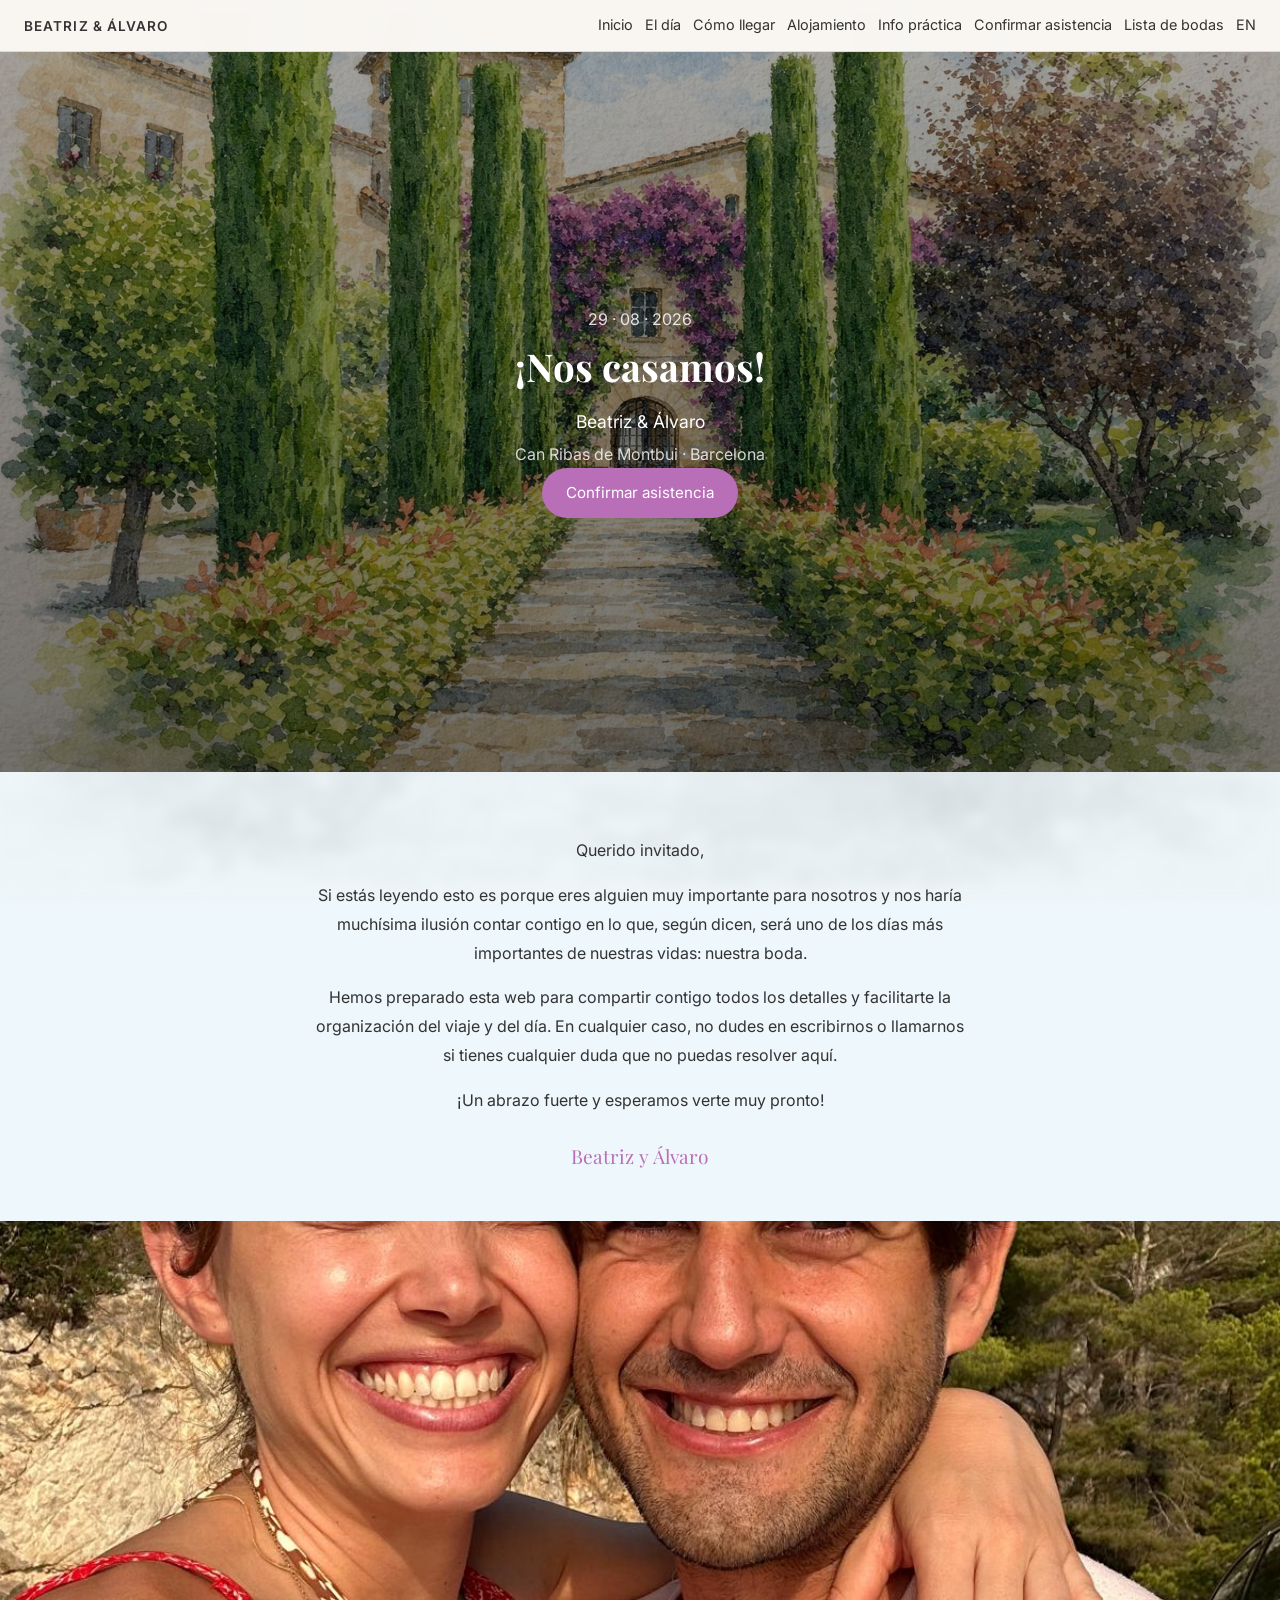
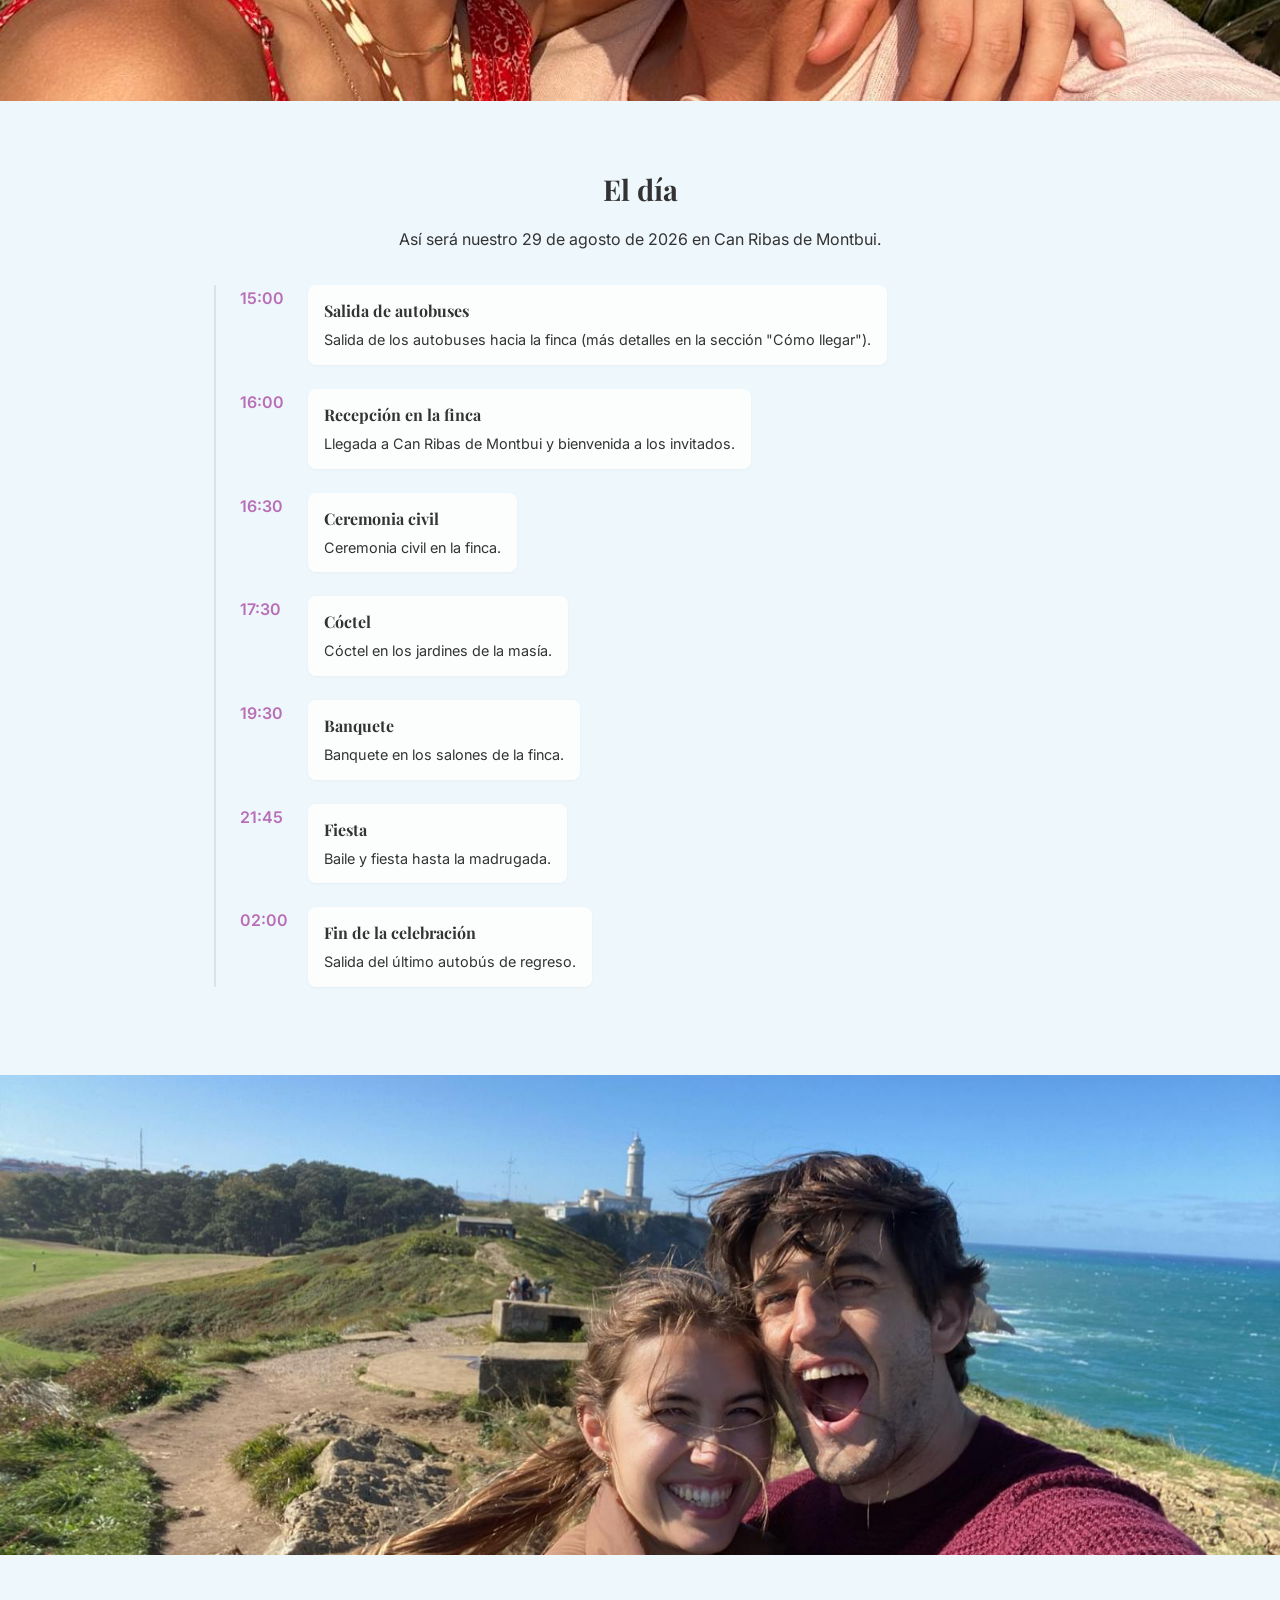
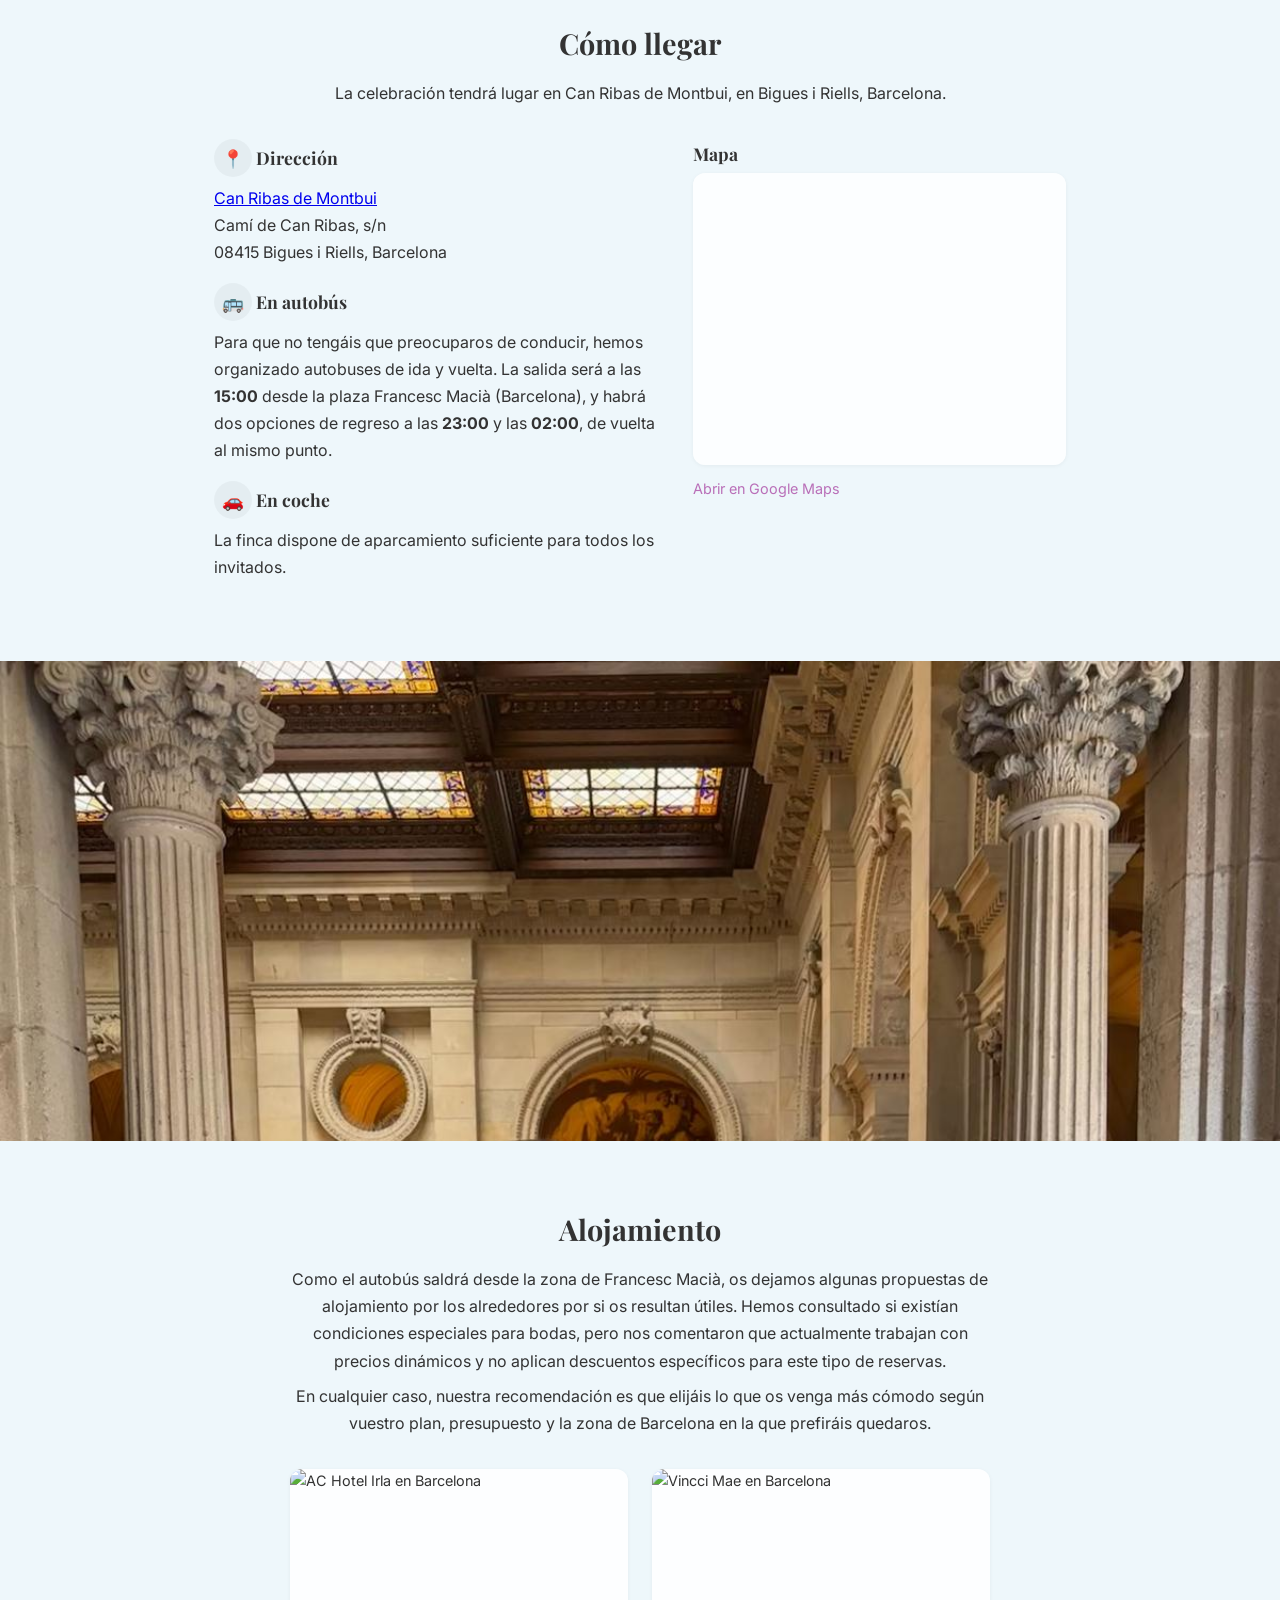
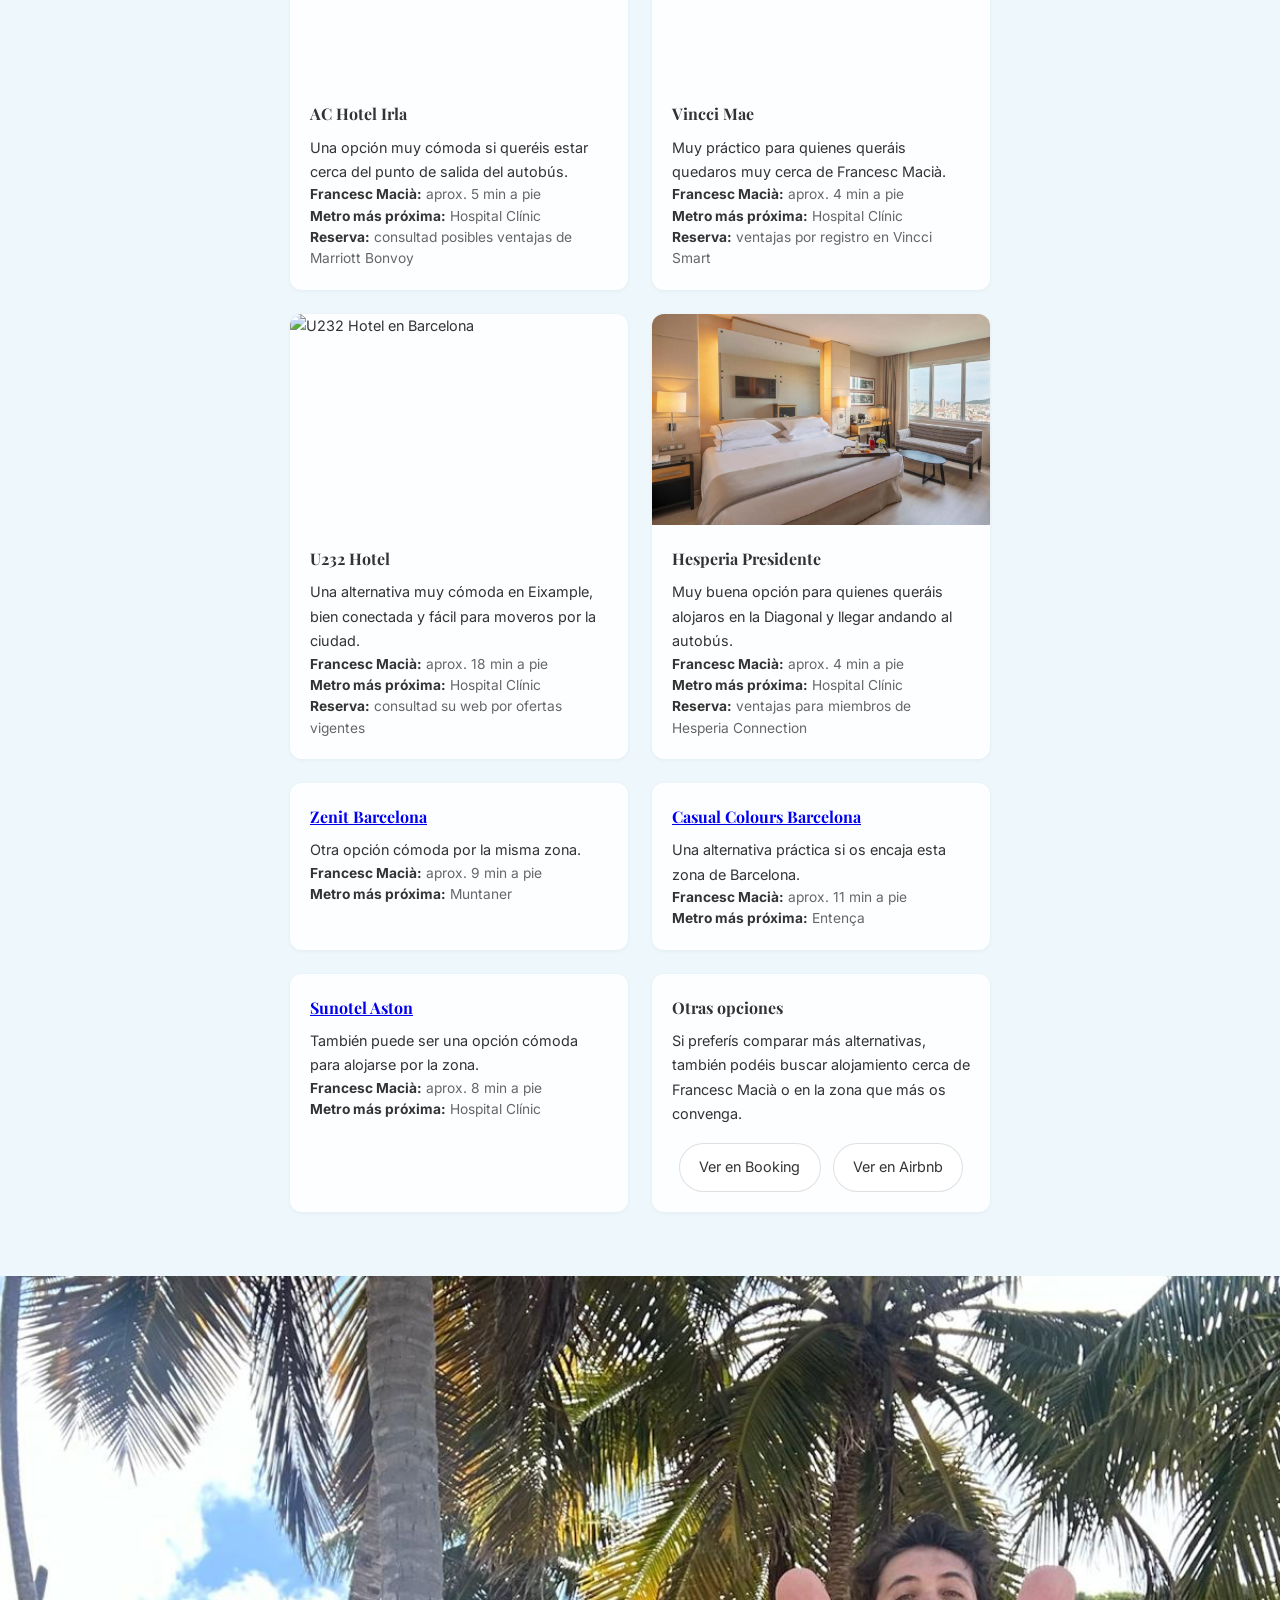
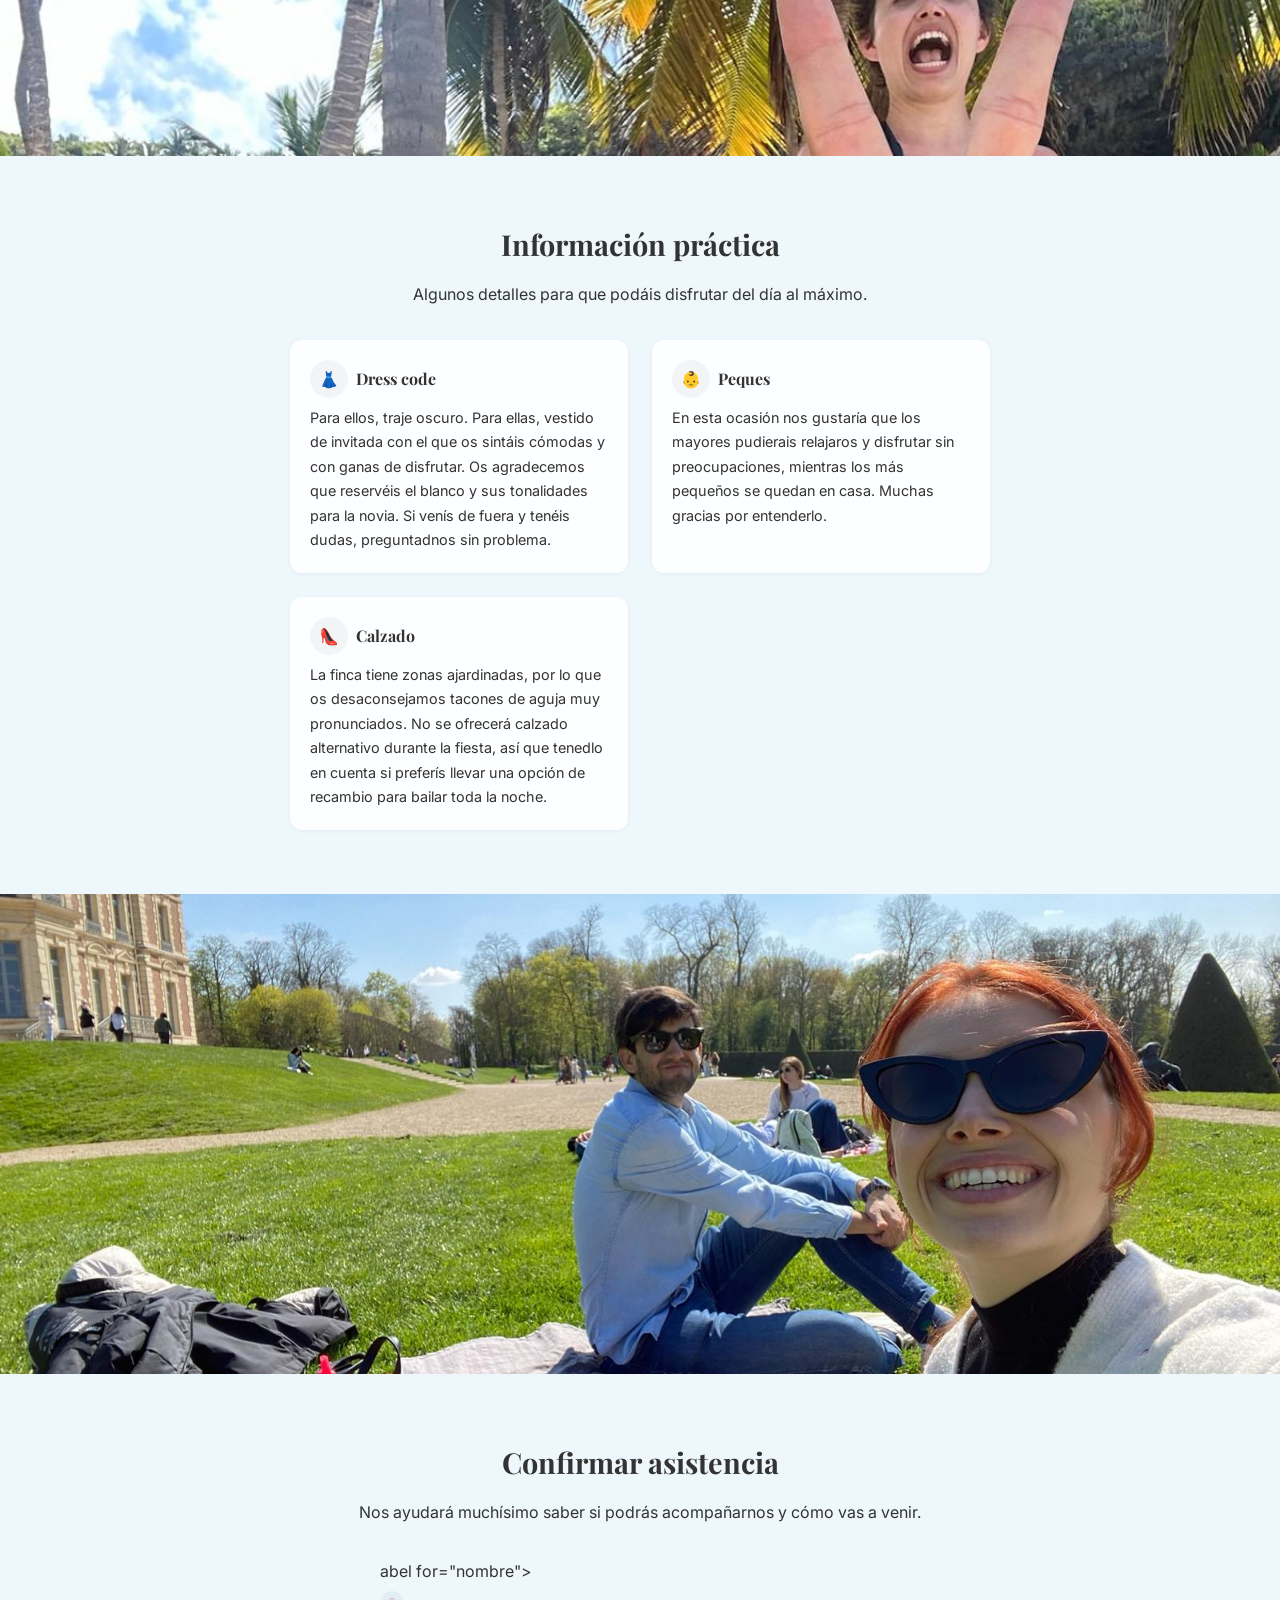
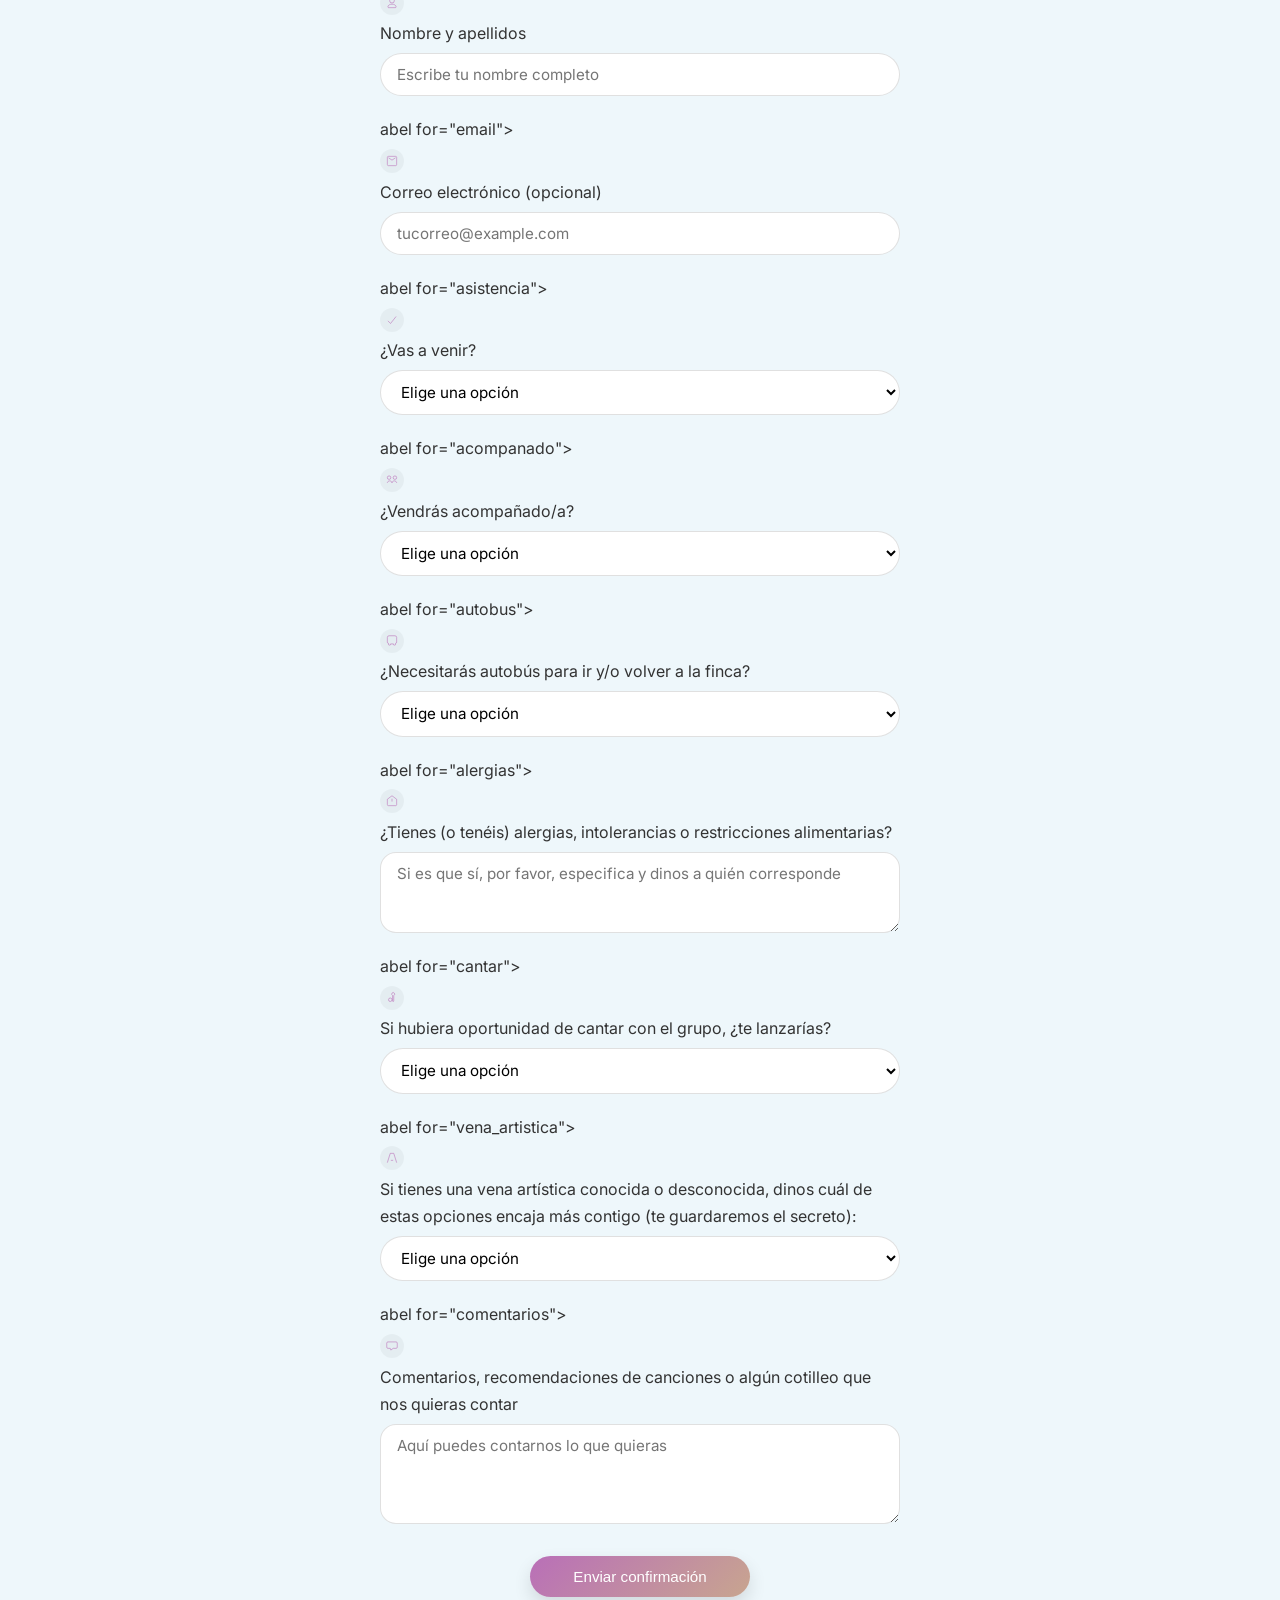
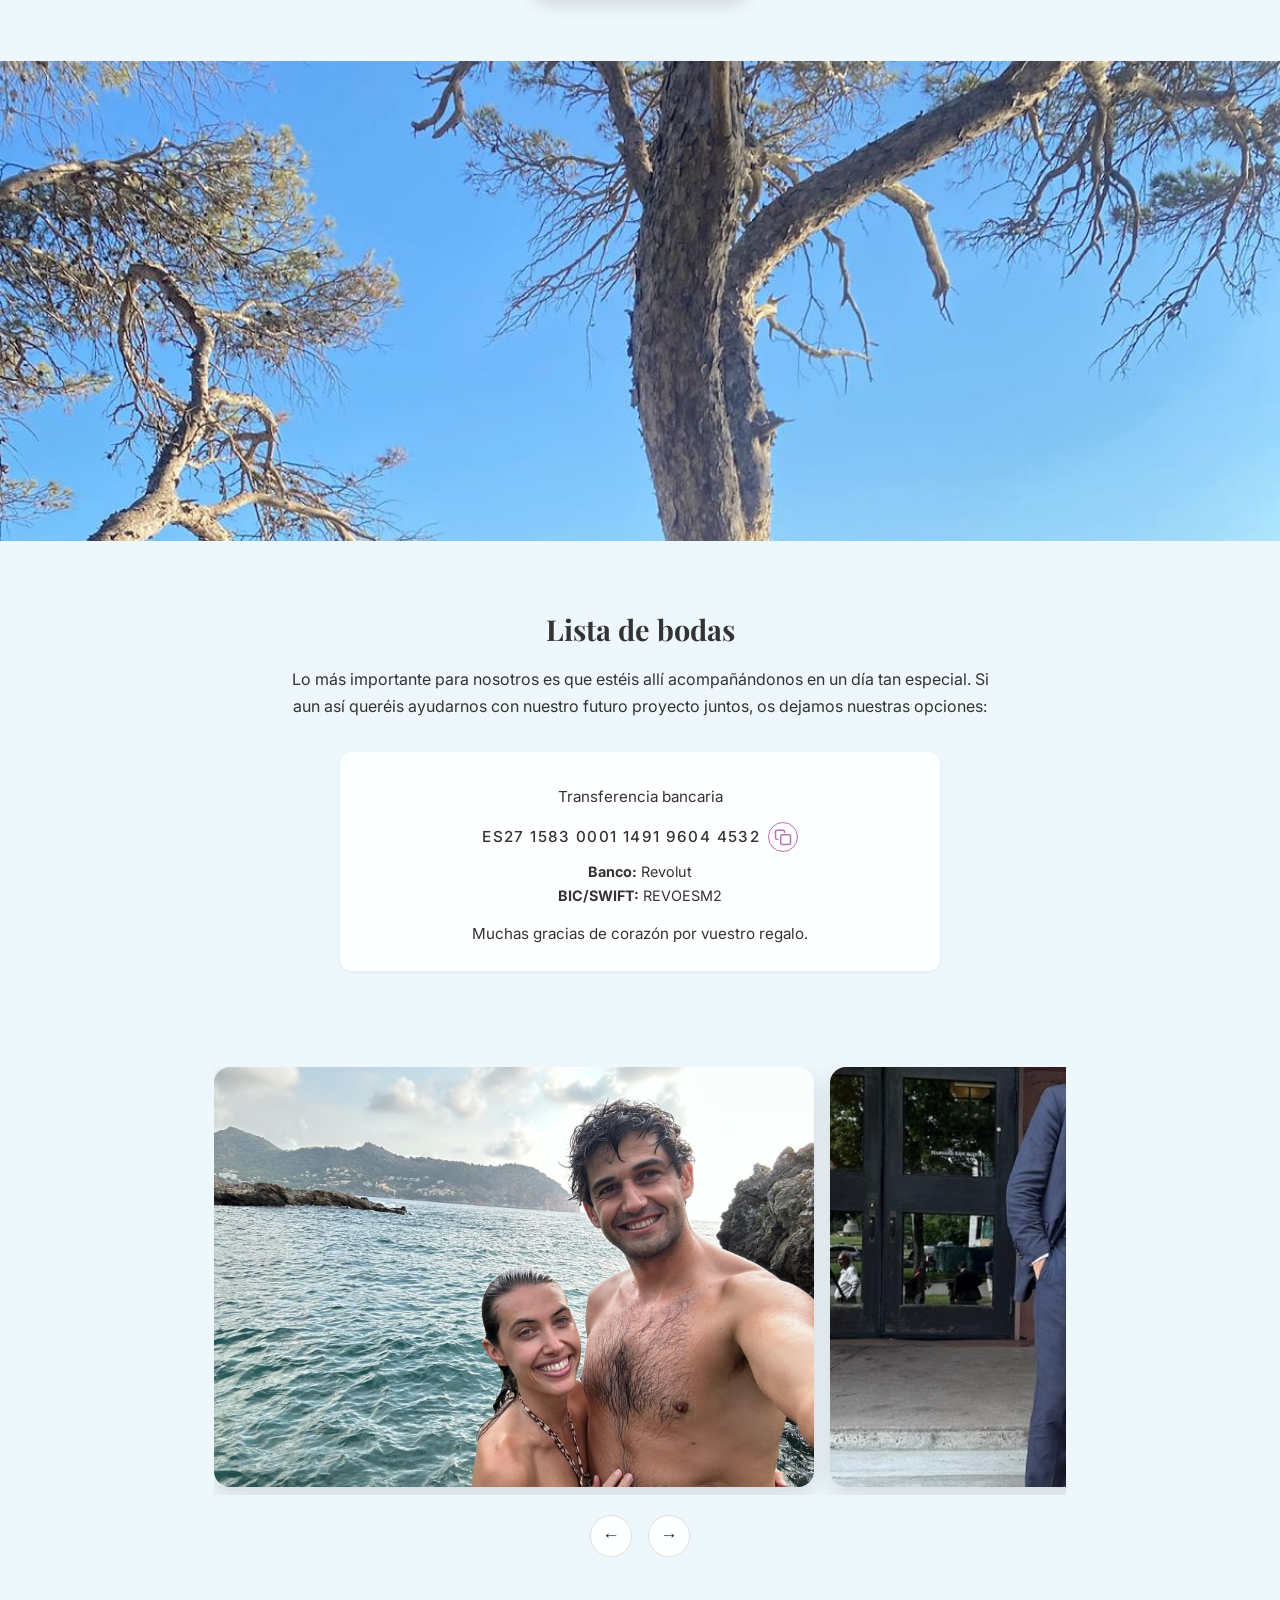
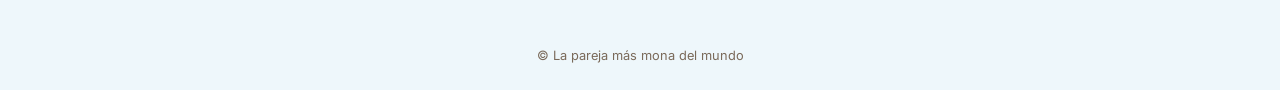
==== commit ac7d7555: "Update index.html" ====
--- a/index.html
+++ b/index.html
@@ -5,6 +5,7 @@
   <meta name="viewport" content="width=device-width, initial-scale=1">
   <title>29/08 · Boda de Beatriz y Álvaro</title>
 <link rel="stylesheet"href="styles.css">
+  <link href="https://fonts.googleapis.com/css2?family=Inter:wght@300;400;500;600&family=Playfair+Display:wght@500;600&display=swap" rel="stylesheet">
 </head>
 <body>
   <header class="site-header">
@@ -499,4 +500,4 @@
   </script>
 
 </body>
-</html>+</html>
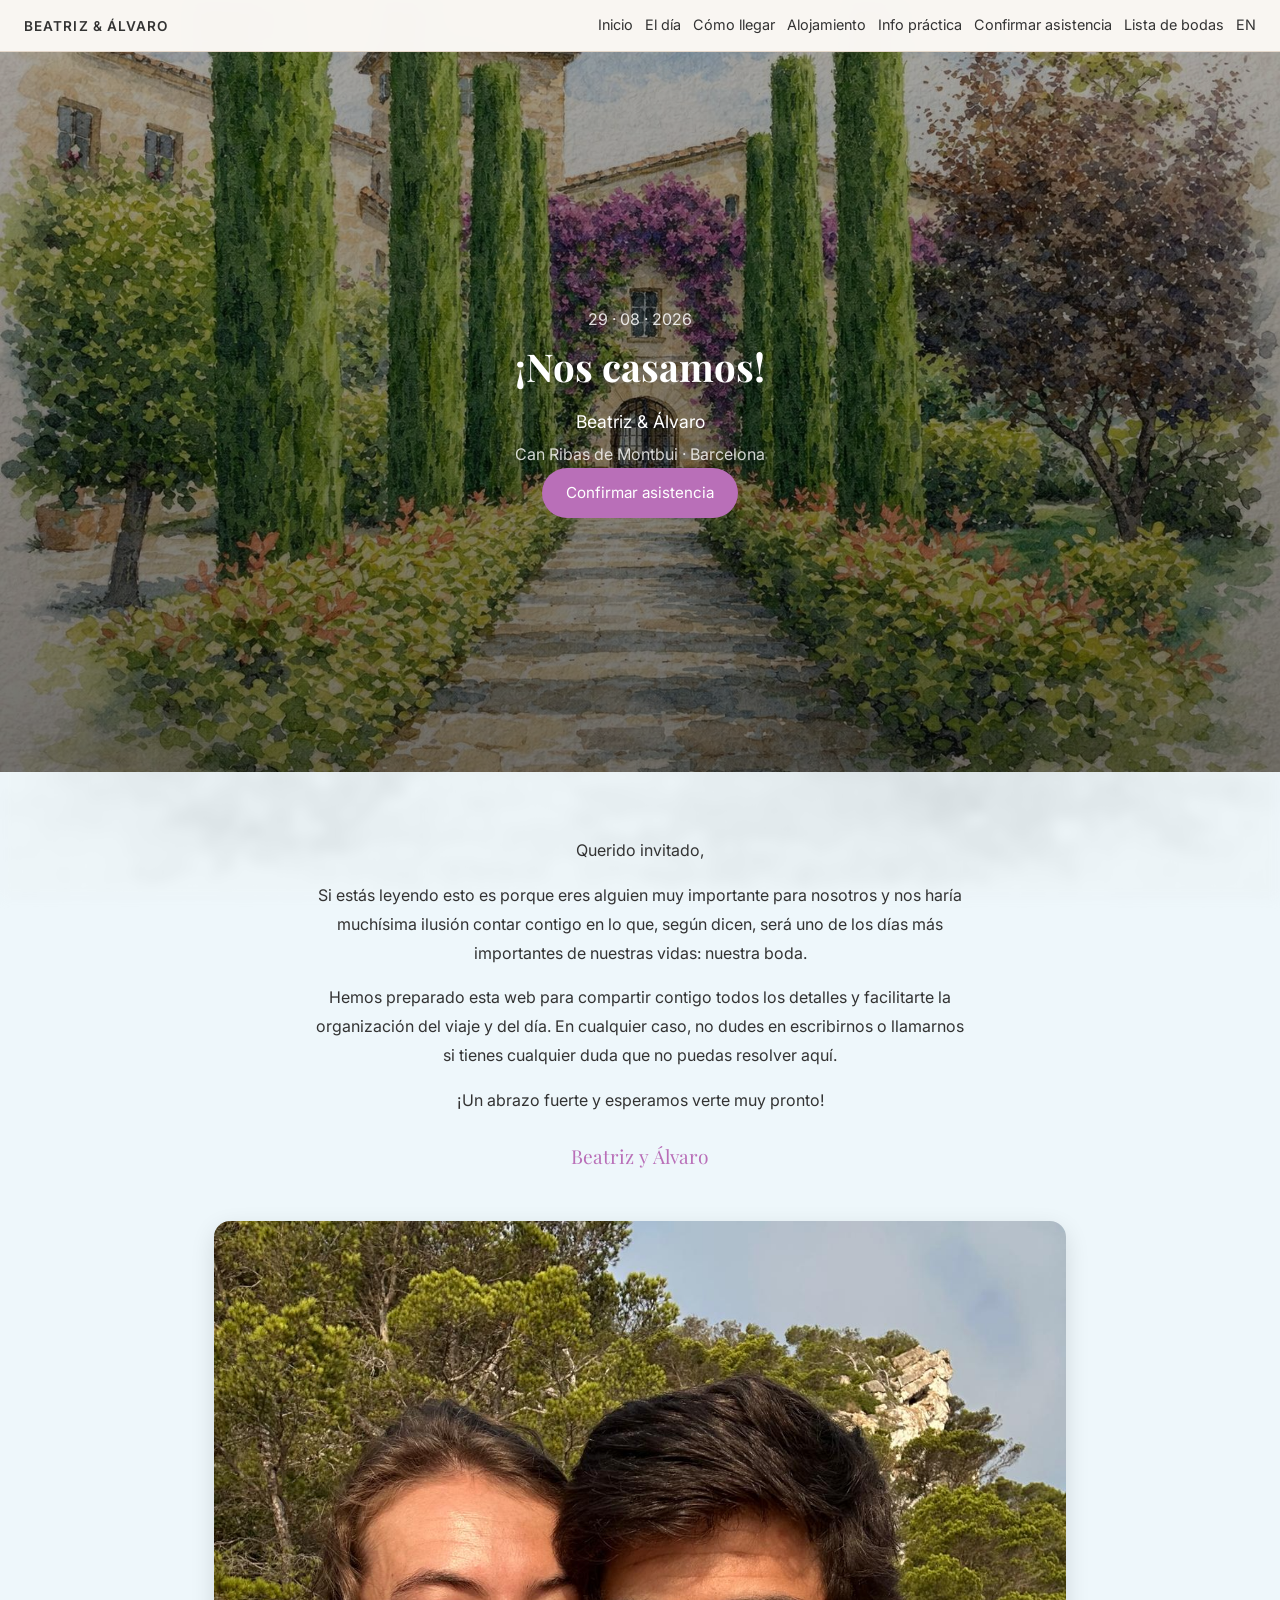
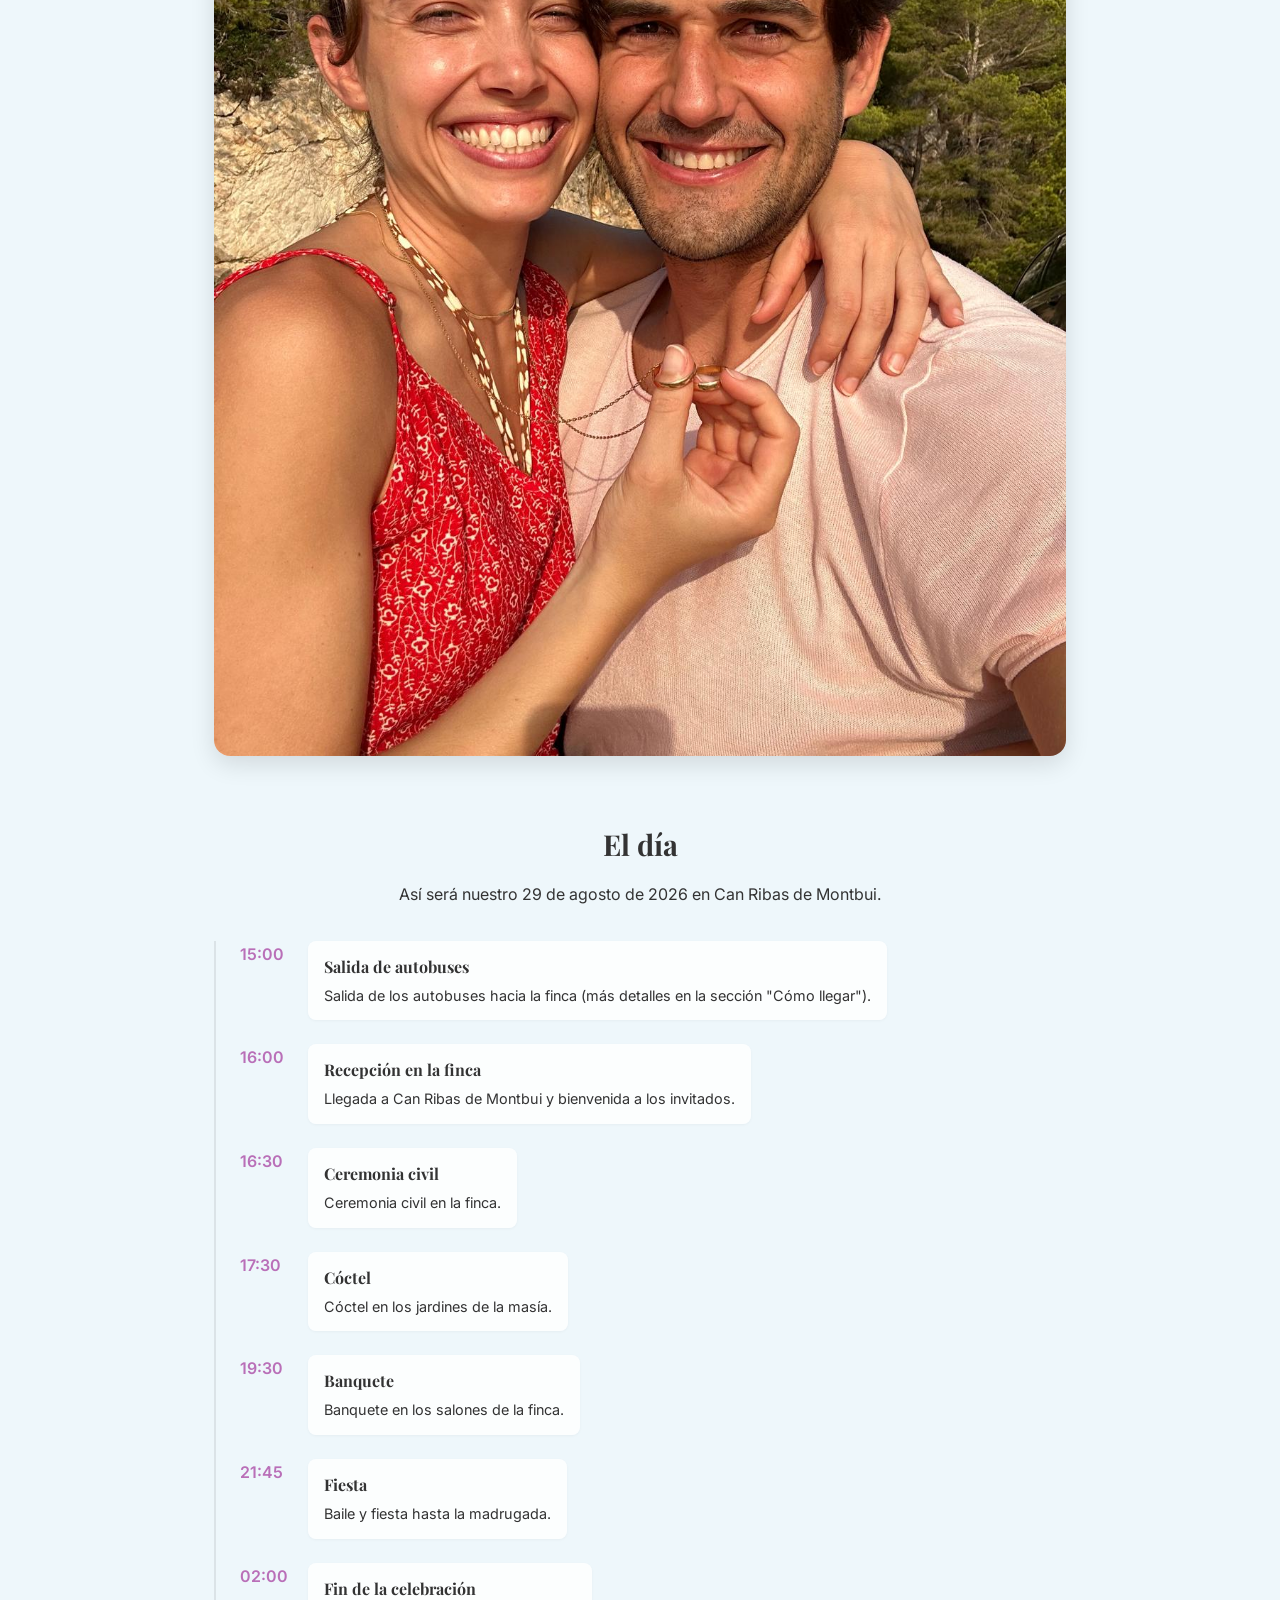
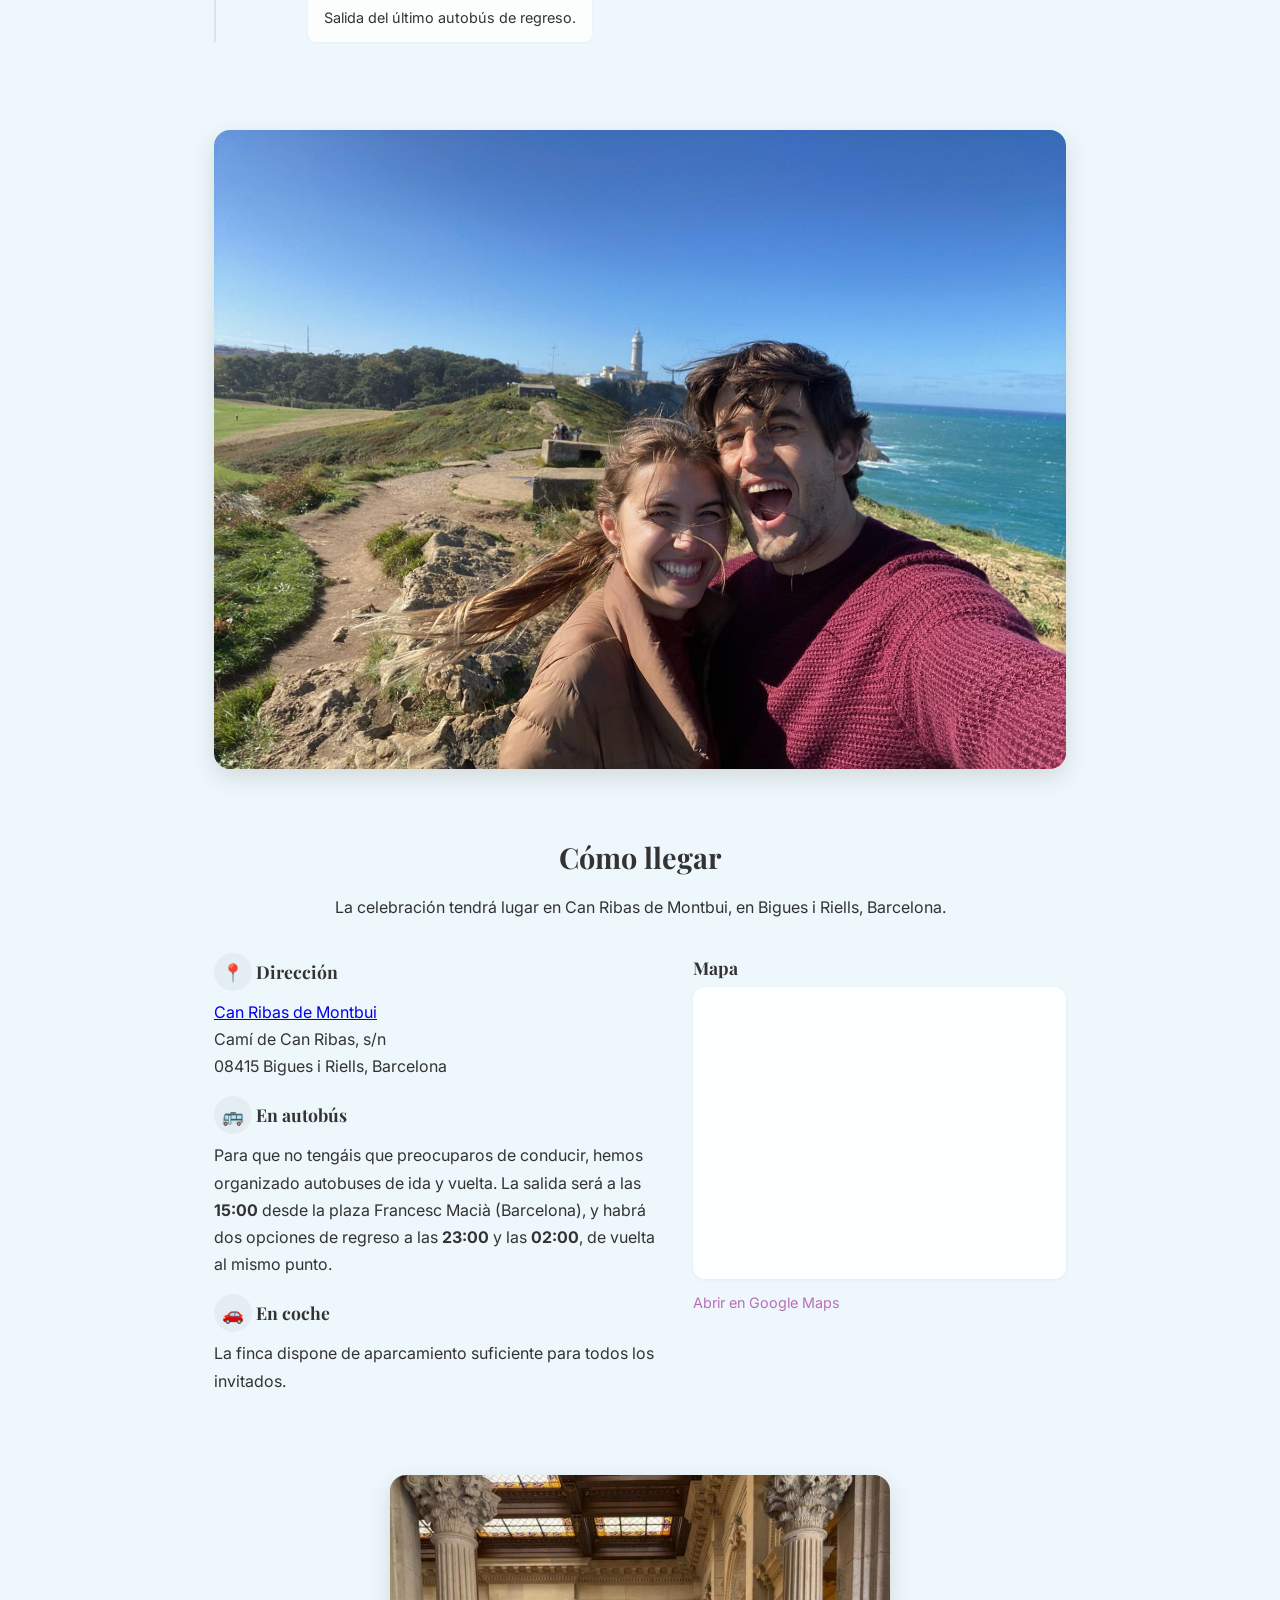
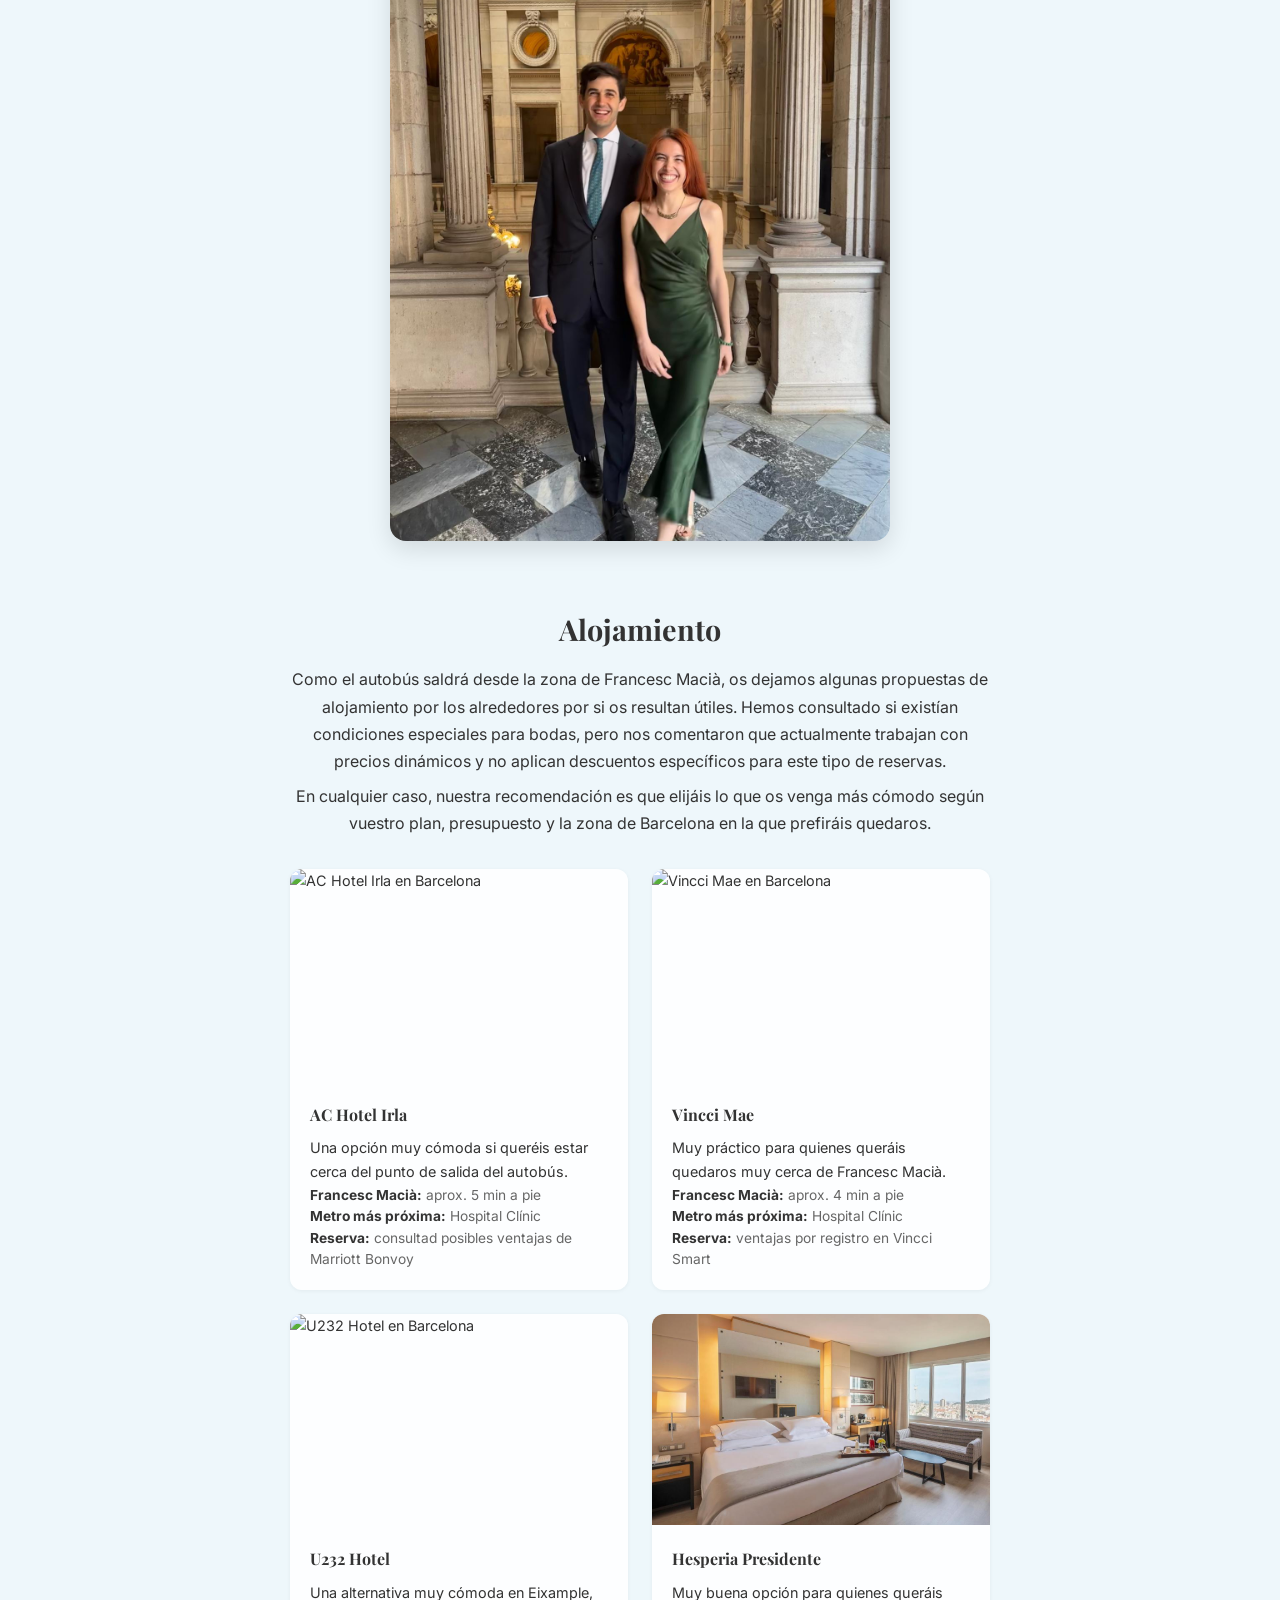
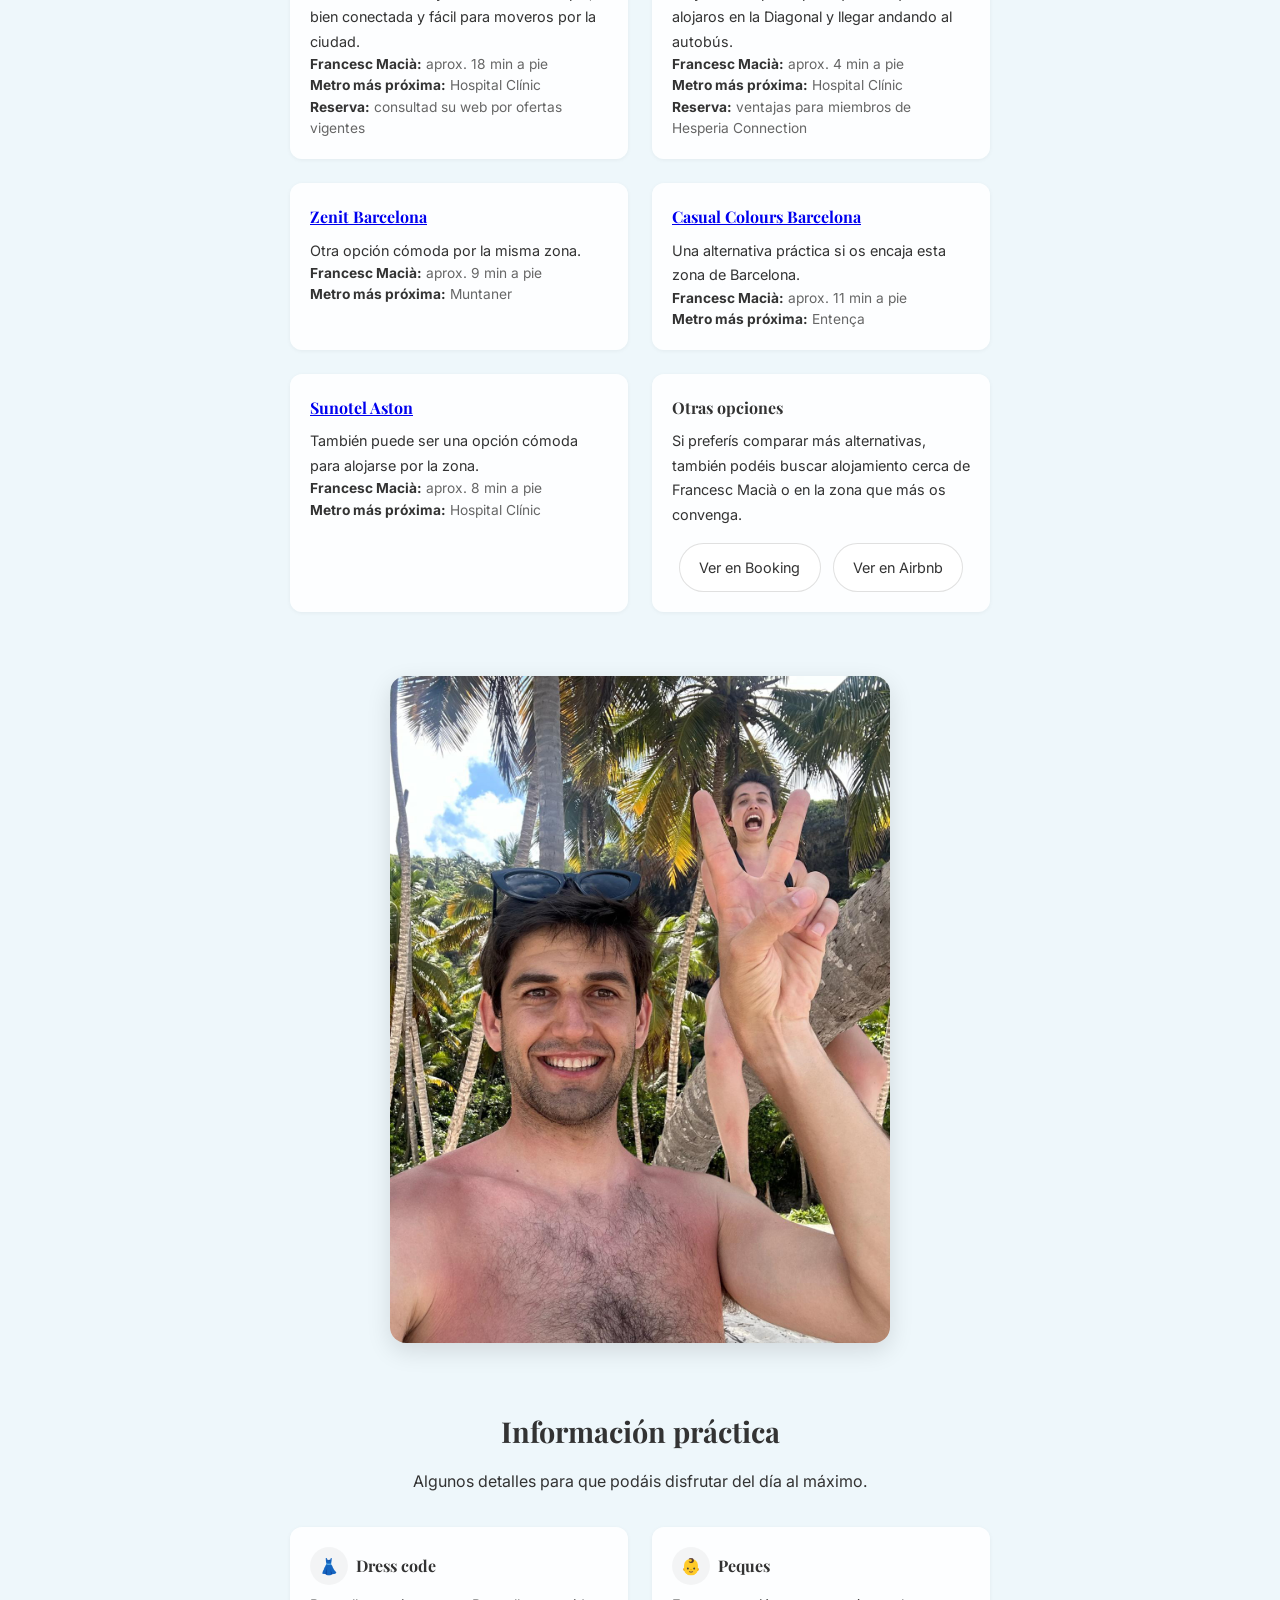
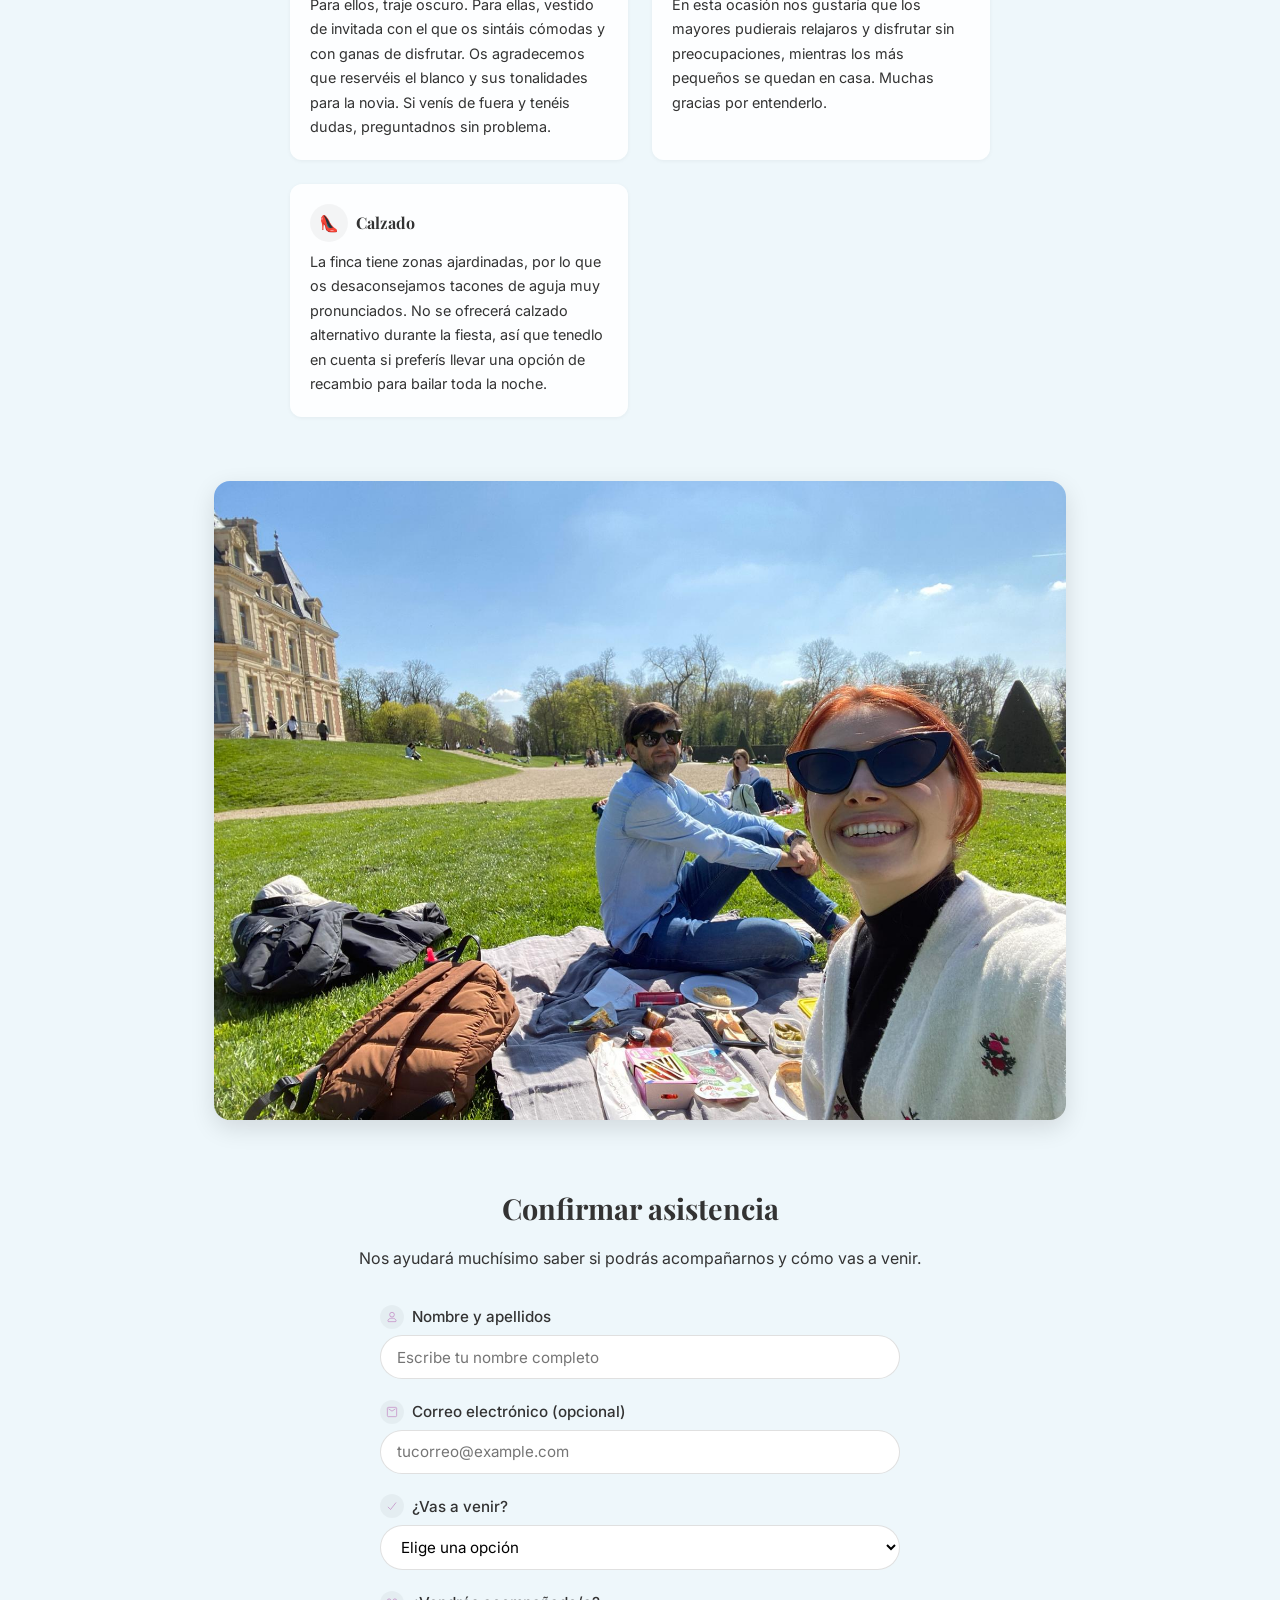
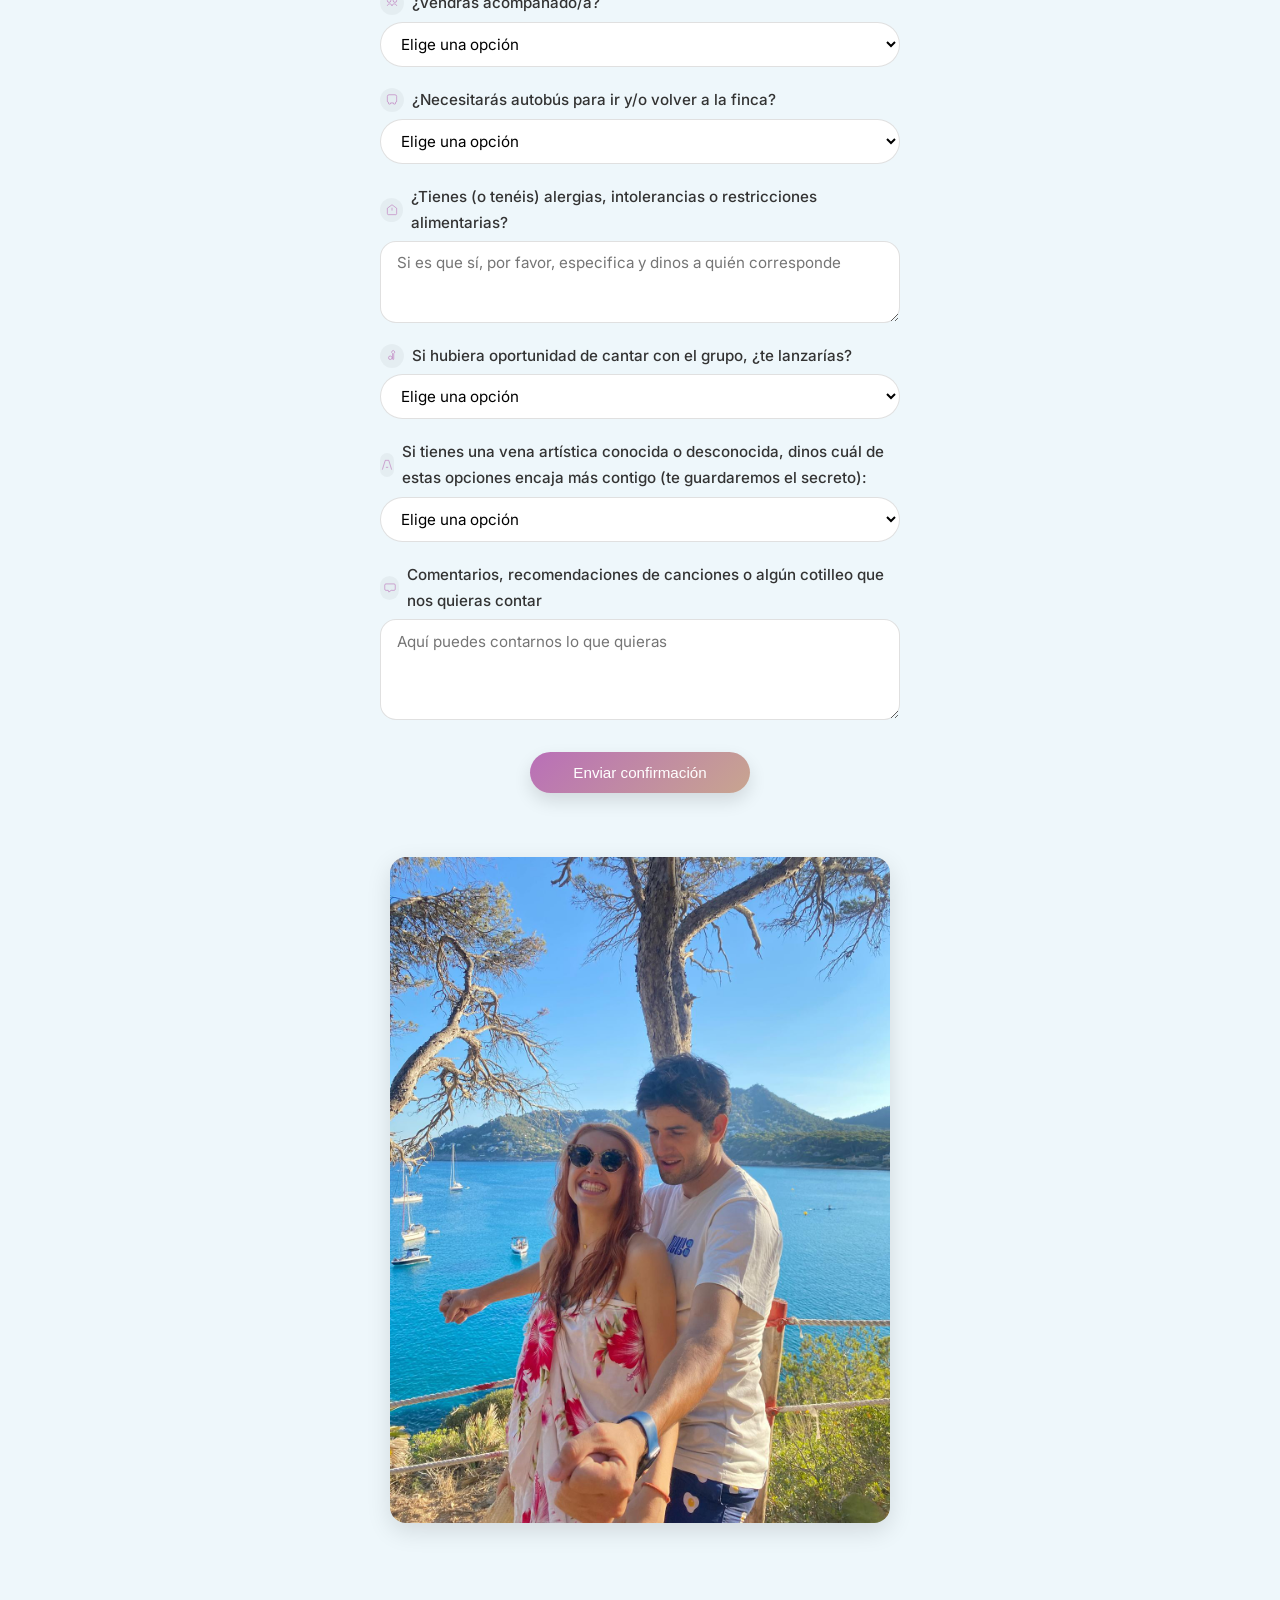
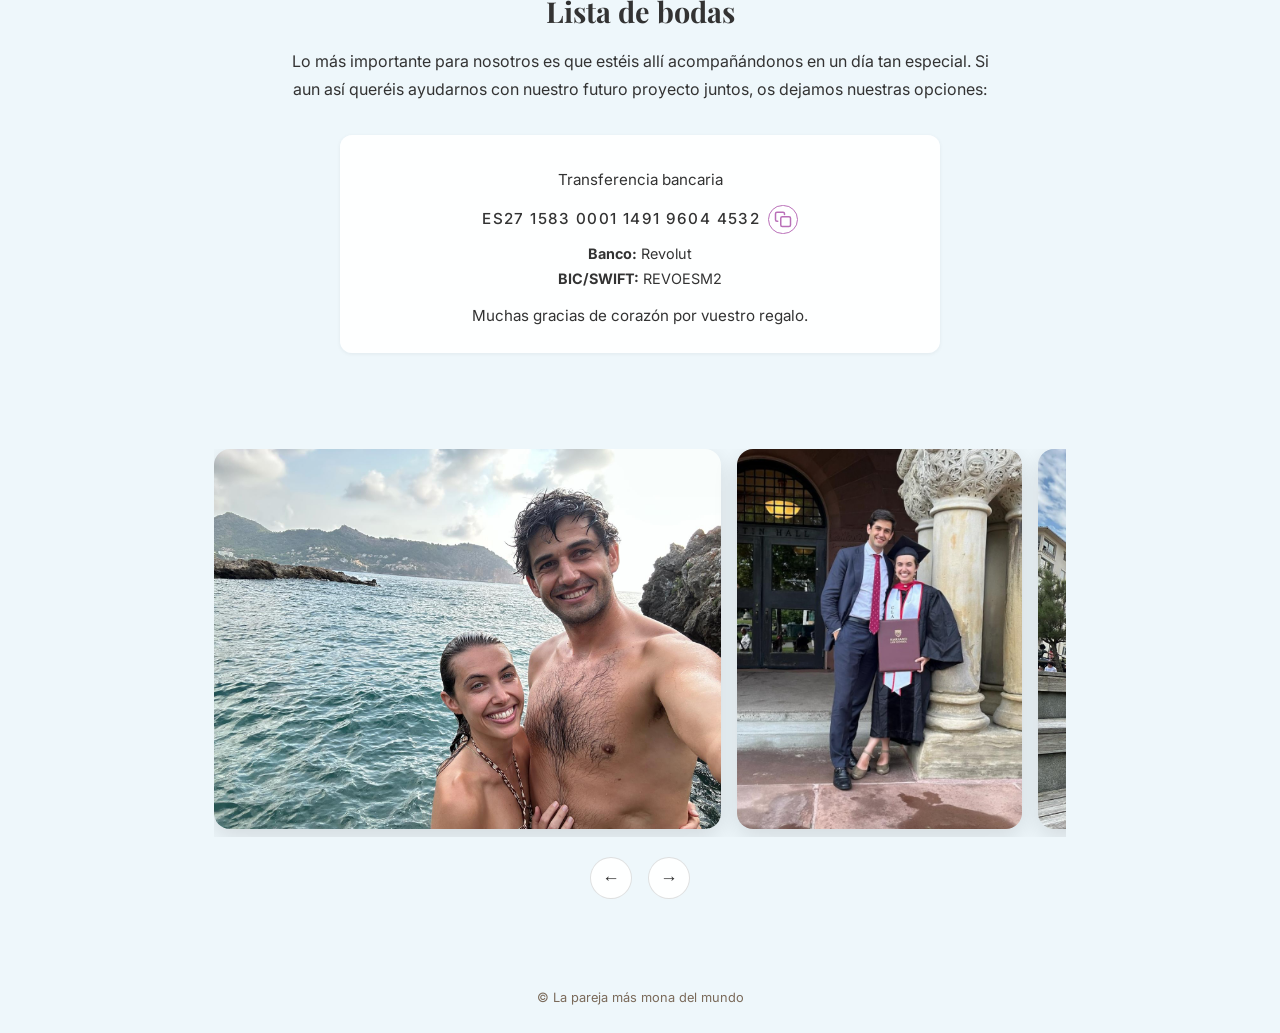
==== commit 495fb6e4: "Update index.html" ====
--- a/index.html
+++ b/index.html
@@ -295,21 +295,21 @@
     <p>Nos ayudará muchísimo saber si podrás acompañarnos y cómo vas a venir.</p>
     <form class="rsvp-form" action="https://formspree.io/f/mvzwwydy" method="POST">
       <div class="form-field">
-        abel for="nombre">
+        <label for="nombre">
           <span class="form-icon"><svg viewBox="0 0 24 24" aria-hidden="true"><path d="M12 12a4 4 0 1 0-4-4 4 4 0 0 0 4 4Zm0 2c-4 0-7 2-7 4.5a1.5 1.5 0 0 0 1.5 1.5h11A1.5 1.5 0 0 0 19 18.5C19 16 16 14 12 14Z"/></svg></span>
           Nombre y apellidos
         </label>
         <input type="text" id="nombre" name="nombre" required placeholder="Escribe tu nombre completo">
       </div>
       <div class="form-field">
-        abel for="email">
+        <label for="email">
           <span class="form-icon"><svg viewBox="0 0 24 24" aria-hidden="true"><path d="M4 6a2 2 0 0 1 2-2h12a2 2 0 0 1 2 2v12a2 2 0 0 1-2 2H6a2 2 0 0 1-2-2Zm2 .5 6 4 6-4"/></svg></span>
           Correo electrónico (opcional)
         </label>
         <input type="email" id="email" name="email" placeholder="tucorreo@example.com">
       </div>
       <div class="form-field">
-        abel for="asistencia">
+        <label for="asistencia">
           <span class="form-icon"><svg viewBox="0 0 24 24" aria-hidden="true"><path d="M5 13.5 9.5 18 19 6"/></svg></span>
           ¿Vas a venir?
         </label>
@@ -320,7 +320,7 @@
         </select>
       </div>
       <div class="form-field">
-        abel for="acompanado">
+        <label for="acompanado">
           <span class="form-icon"><svg viewBox="0 0 24 24" aria-hidden="true"><path d="M7 11a3 3 0 1 0-3-3 3 3 0 0 0 3 3Zm10 0a3 3 0 1 0-3-3 3 3 0 0 0 3 3Z"/><path d="M4 17c0-2 2-3.5 4-3.5s4 1.5 4 3.5"/><path d="M12 17c0-2 2-3.5 4-3.5s4 1.5 4 3.5"/></svg></span>
           ¿Vendrás acompañado/a?
         </label>
@@ -331,14 +331,14 @@
         </select>
       </div>
       <div class="form-field form-field-acompanante" style="display:none;">
-        abel for="nombre_acompanante">
+        <label for="nombre_acompanante">
           <span class="form-icon"><svg viewBox="0 0 24 24" aria-hidden="true"><path d="M12 12a4 4 0 1 0-4-4 4 4 0 0 0 4 4Z"/><path d="M5 19c0-2.5 3-4 7-4"/></svg></span>
           Nombre de tu acompañante
         </label>
         <input type="text" id="nombre_acompanante" name="nombre_acompanante" placeholder="Escribe el nombre completo">
       </div>
       <div class="form-field">
-        abel for="autobus">
+        <label for="autobus">
           <span class="form-icon"><svg viewBox="0 0 24 24" aria-hidden="true"><path d="M4 6a3 3 0 0 1 3-3h10a3 3 0 0 1 3 3v8a2 2 0 0 1-2 2v2a1 1 0 0 1-1 1h-1.5a1 1 0 0 1-1-1v-1H9.5v1a1 1 0 0 1-1 1H7a1 1 0 0 1-1-1v-2a2 2 0 0 1-2-2Z"/>ircle cx="8" cy="16" r="1"/>ircle cx="16" cy="16" r="1"/></svg></span>
           ¿Necesitarás autobús para ir y/o volver a la finca?
         </label>
@@ -351,14 +351,14 @@
         </select>
       </div>
       <div class="form-field">
-        abel for="alergias">
+        <label for="alergias">
           <span class="form-icon"><svg viewBox="0 0 24 24" aria-hidden="true"><path d="M12 3 4 9v9a2 2 0 0 0 2 2h12a2 2 0 0 0 2-2V9Z"/><path d="M12 8v5"/>ircle cx="12" cy="16" r="1"/></svg></span>
           ¿Tienes (o tenéis) alergias, intolerancias o restricciones alimentarias?
         </label>
         <textarea id="alergias" name="alergias" rows="3" placeholder="Si es que sí, por favor, especifica y dinos a quién corresponde"></textarea>
       </div>
       <div class="form-field">
-        abel for="cantar">
+        <label for="cantar">
           <span class="form-icon"><svg viewBox="0 0 24 24" aria-hidden="true"><path d="M9 18a3 3 0 1 1 0-6 3 3 0 0 1 0 6Zm6-10.5V17a1 1 0 0 1-2 0V7.5a2.5 2.5 0 1 1 2 0Z"/></svg></span>
           Si hubiera oportunidad de cantar con el grupo, ¿te lanzarías?
         </label>
@@ -370,7 +370,7 @@
         </select>
       </div>
       <div class="form-field">
-        abel for="vena_artistica">
+        <label for="vena_artistica">
           <span class="form-icon"><svg viewBox="0 0 24 24" aria-hidden="true"><path d="M4 20 9 4h6l5 16"/><path d="M10 16h4"/></svg></span>
           Si tienes una vena artística conocida o desconocida, dinos cuál de estas opciones encaja más contigo (te guardaremos el secreto):
         </label>
@@ -383,7 +383,7 @@
         </select>
       </div>
       <div class="form-field">
-        abel for="comentarios">
+        <label for="comentarios">
           <span class="form-icon"><svg viewBox="0 0 24 24" aria-hidden="true"><path d="M5 5h14a2 2 0 0 1 2 2v7a2 2 0 0 1-2 2h-5l-4 3-1-3H5a2 2 0 0 1-2-2V7a2 2 0 0 1 2-2Z"/></svg></span>
           Comentarios, recomendaciones de canciones o algún cotilleo que nos quieras contar
         </label>
--- a/styles.css
+++ b/styles.css
@@ -795,21 +795,30 @@
 
 .photo-divider {
   width: 100%;
-  max-height: 480px;
-  overflow: hidden;
+  max-width: 900px;
+  margin: 0 auto;
+  padding: 0 1.5rem;
 }
 
 .photo-divider img {
   width: 100%;
-  max-height: 480px;
-  object-fit: cover;
-  object-position: center;
+  height: auto;
+  object-fit: contain;
+  border-radius: 1rem;
+  box-shadow: 0 8px 24px rgba(0, 0, 0, 0.12);
   display: block;
 }
 
 .photo-divider.vertical img {
-  max-height: 600px;
-  object-position: center top;
+  max-width: 500px;
+  margin: 0 auto;
+}
+
+@media (max-width: 640px) {
+  .photo-divider img,
+  .photo-divider.vertical img {
+    max-height: 320px;
+  }
 }
 
 /* =========================================
@@ -846,8 +855,6 @@
   max-width: 900px;
   margin: 0 auto;
   padding: 2rem 1.5rem 4rem;
-  position: relative;
-  overflow: hidden;
 }
 
 .carousel-track {
@@ -858,6 +865,7 @@
   -webkit-overflow-scrolling: touch;
   scrollbar-width: none;
   padding-bottom: 0.5rem;
+  align-items: center;
 }
 
 .carousel-track::-webkit-scrollbar {
@@ -866,13 +874,14 @@
 
 .carousel-track img {
   flex: 0 0 auto;
-  width: 80%;
+  width: auto;
   max-width: 600px;
-  height: 420px;
-  object-fit: cover;
+  height: 380px;
+  object-fit: contain;
   border-radius: 1rem;
   scroll-snap-align: center;
   box-shadow: 0 8px 24px rgba(0, 0, 0, 0.12);
+  background-color: rgba(0, 0, 0, 0.03);
 }
 
 .carousel-buttons {
@@ -904,12 +913,6 @@
 
 @media (max-width: 640px) {
   .carousel-track img {
-    width: 90%;
-    height: 260px;
+    height: 240px;
   }
-
-  .photo-divider img,
-  .photo-divider.vertical img {
-    max-height: 320px;
-  }
-}
+}
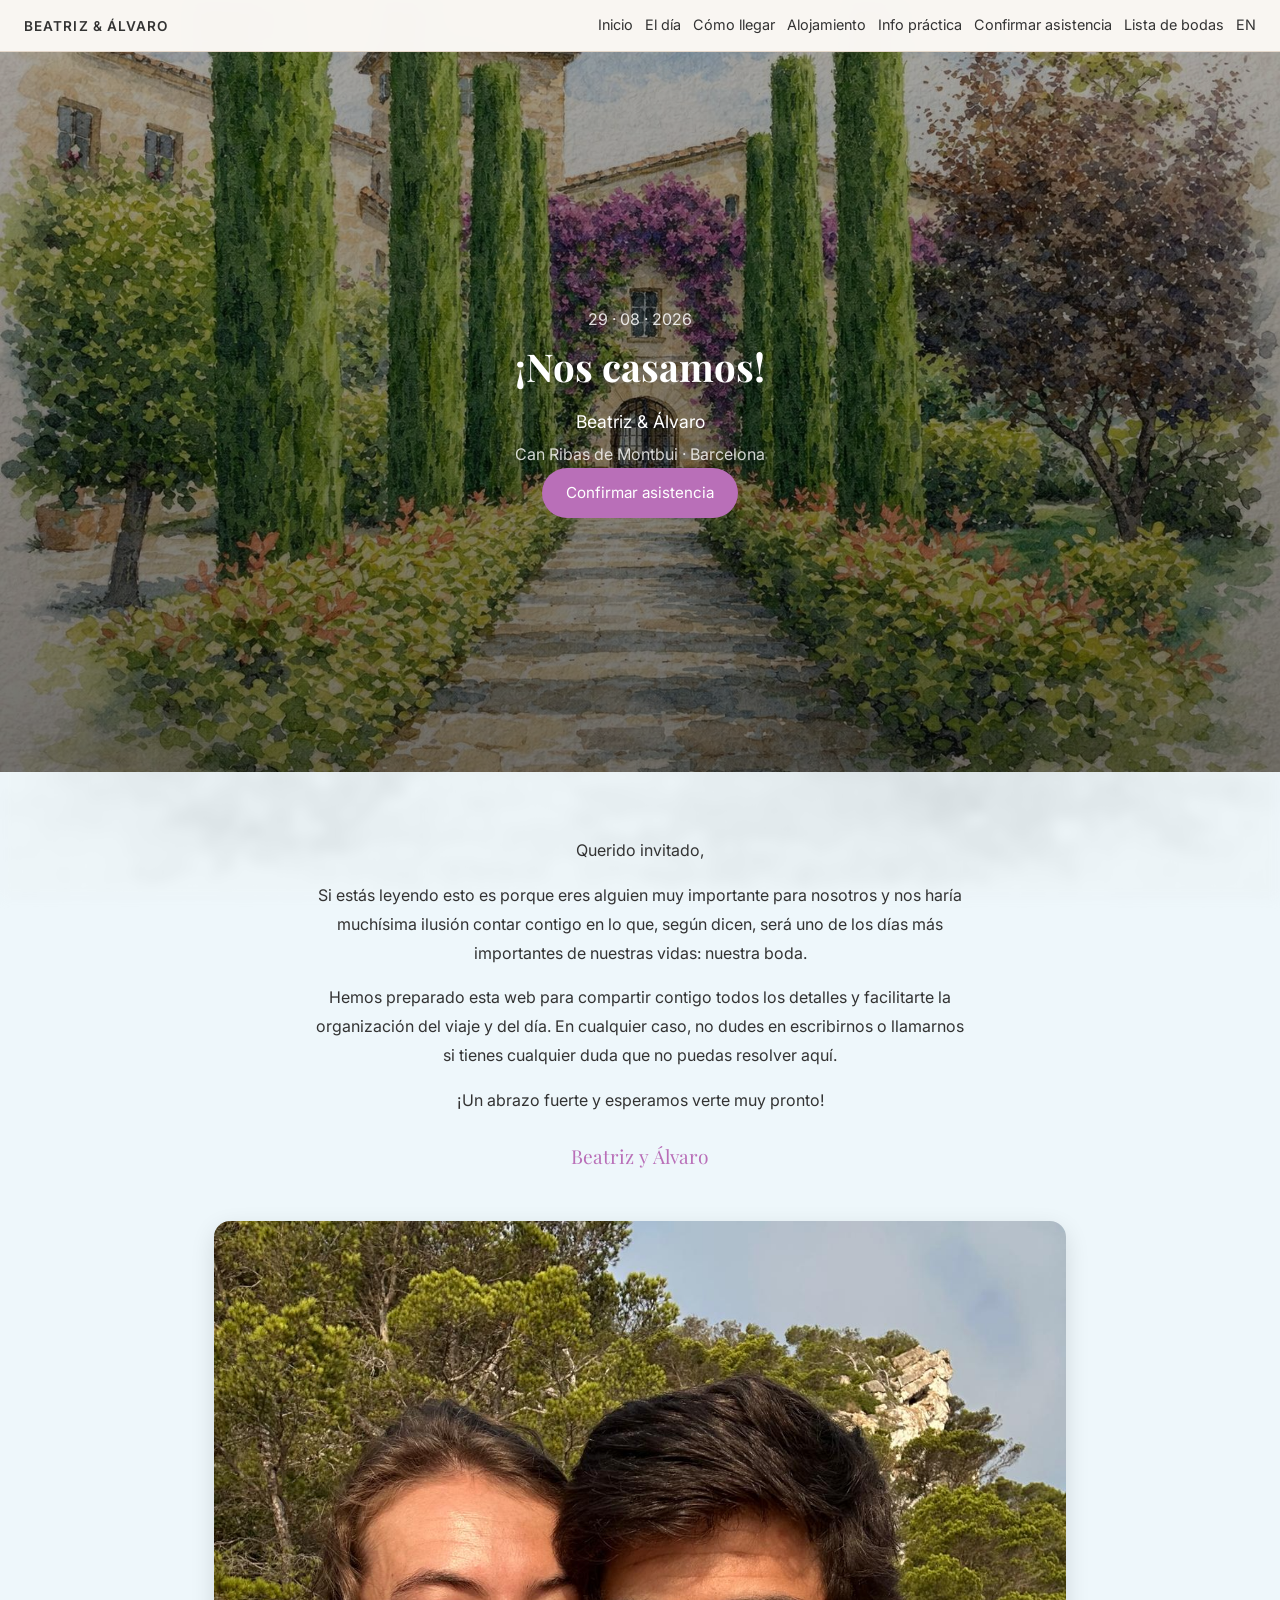
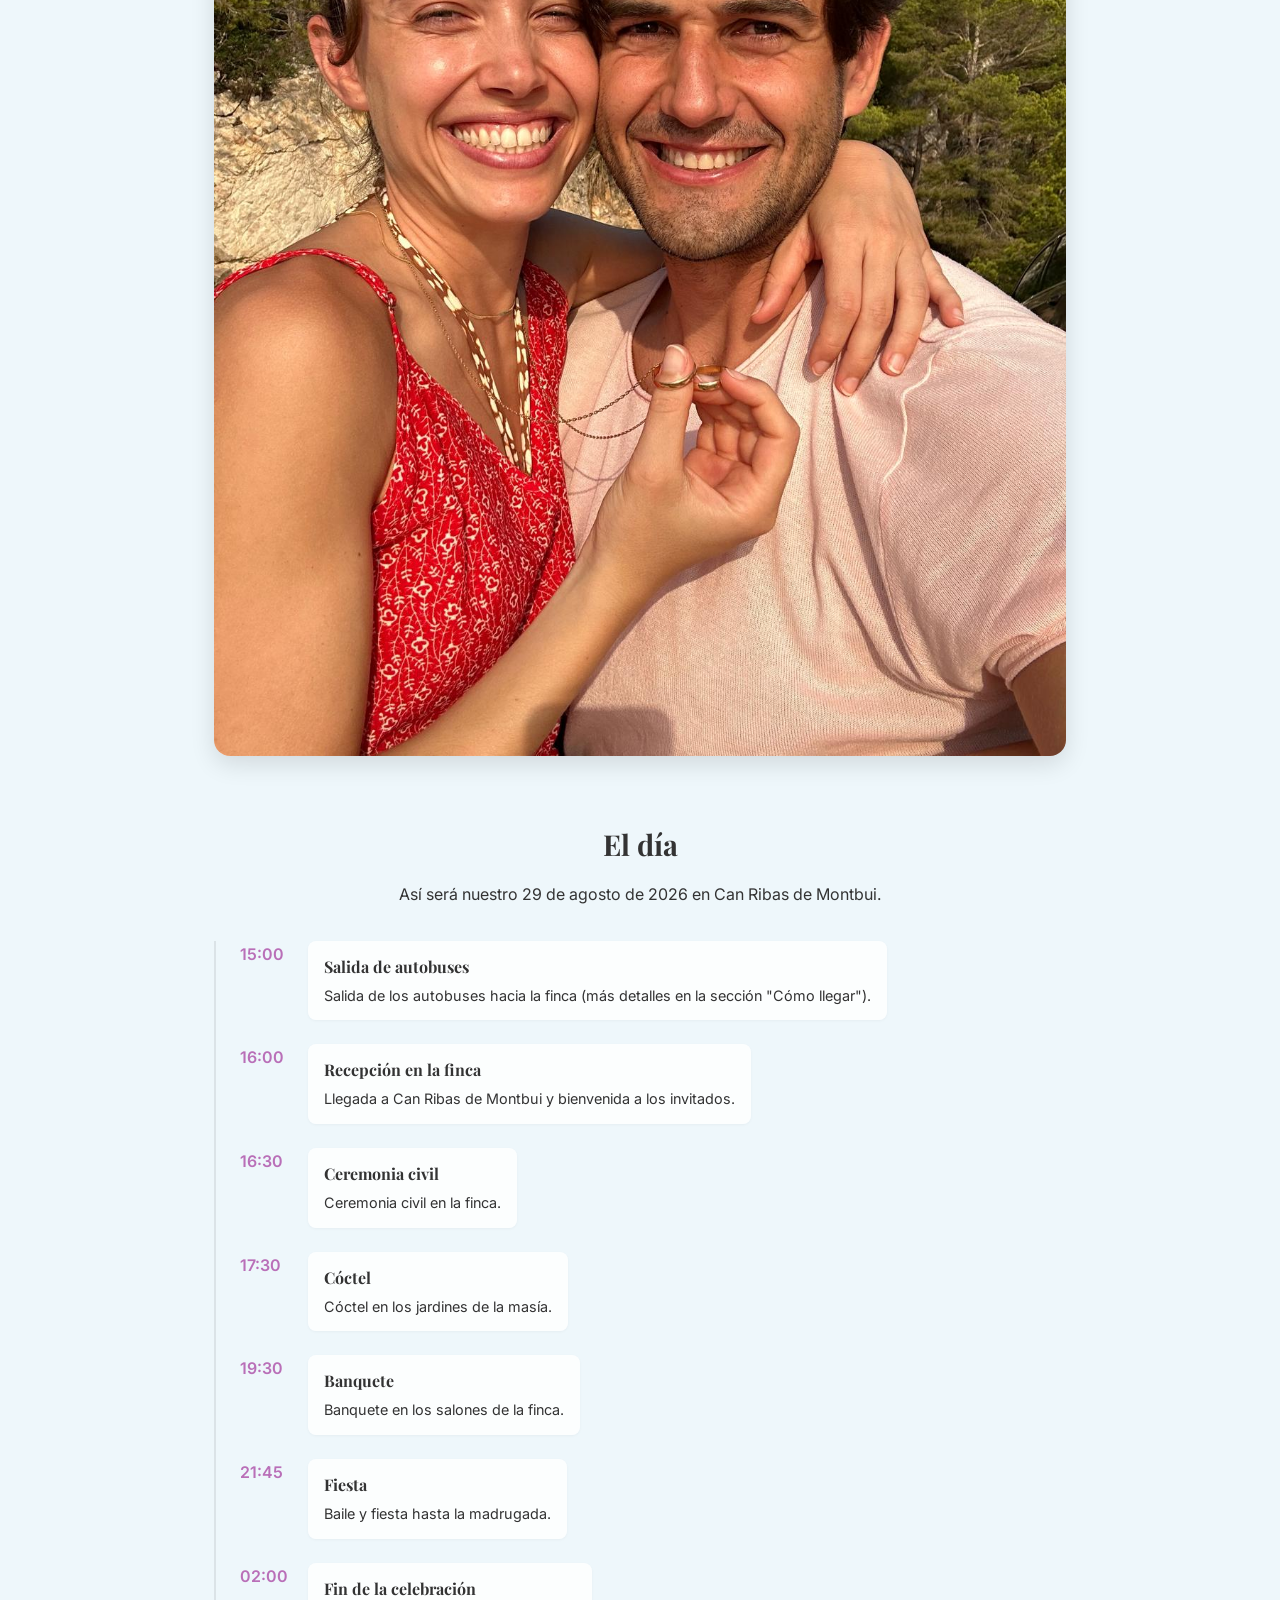
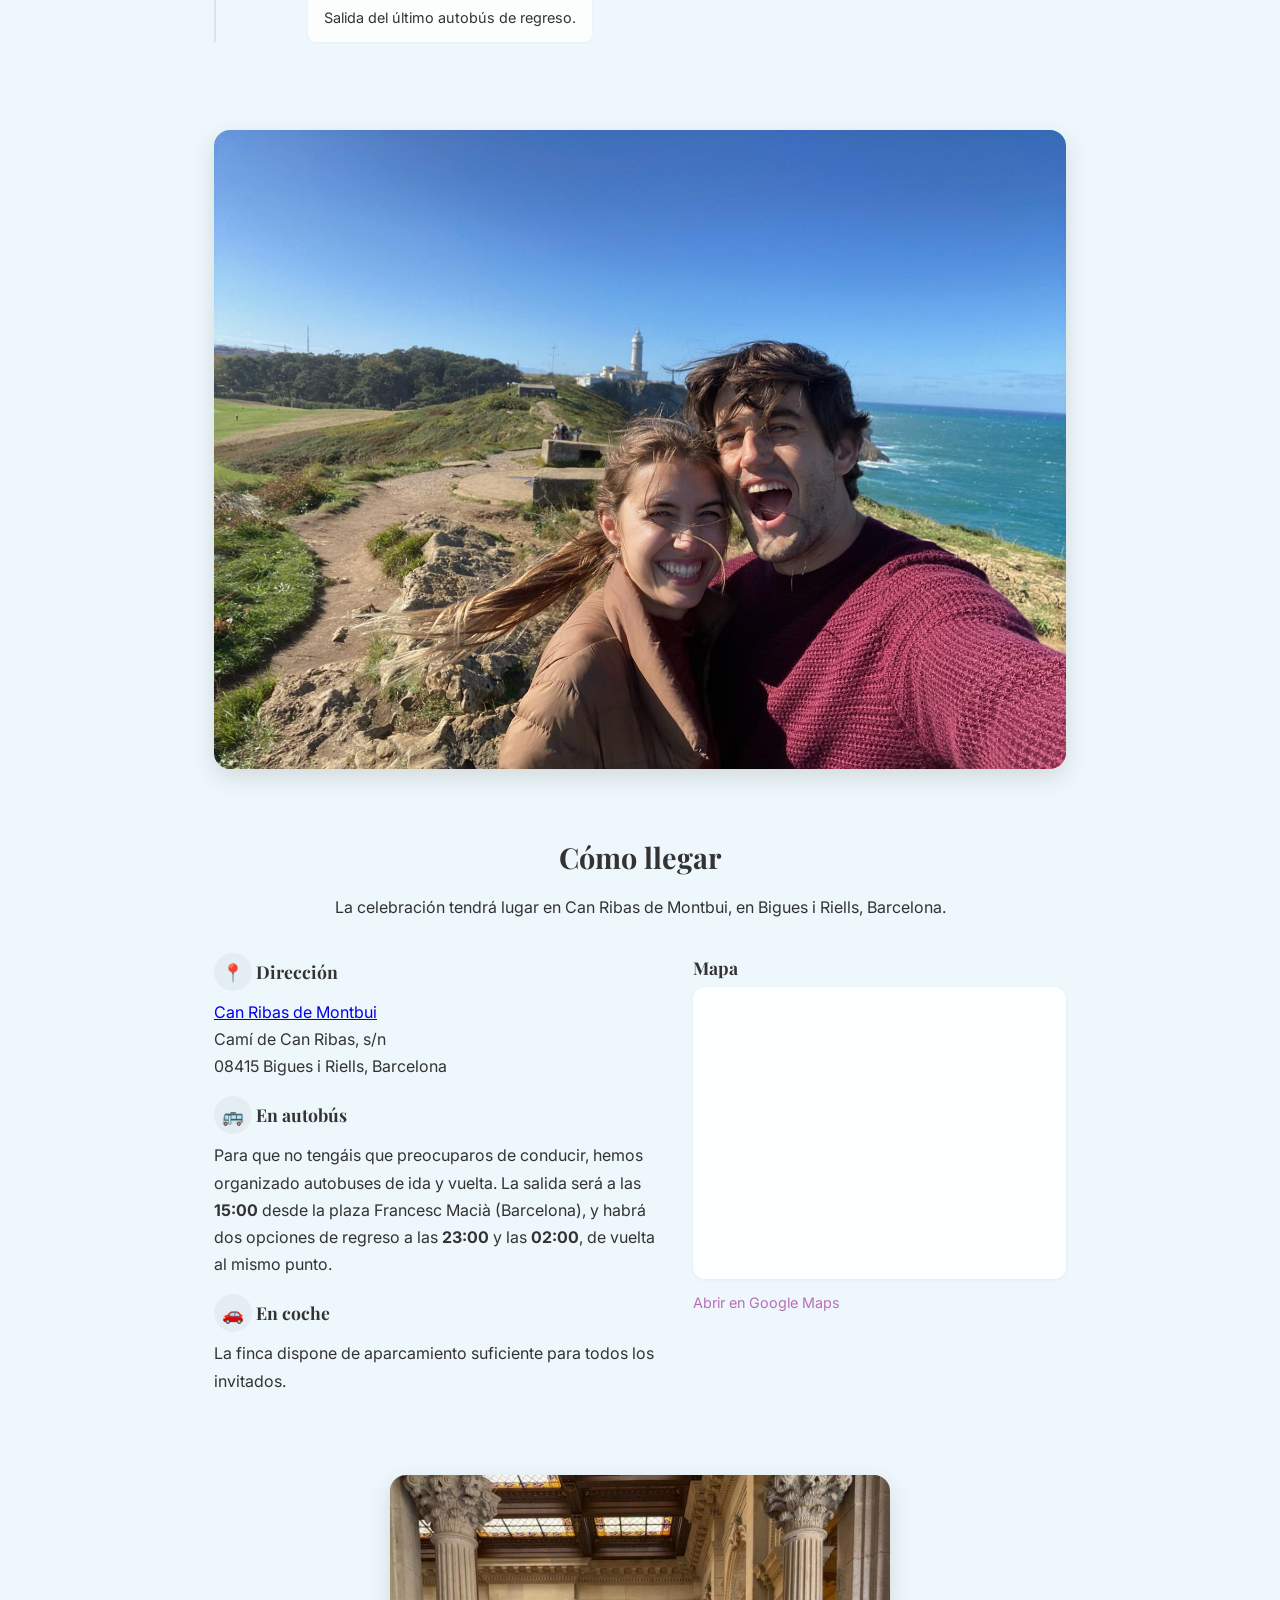
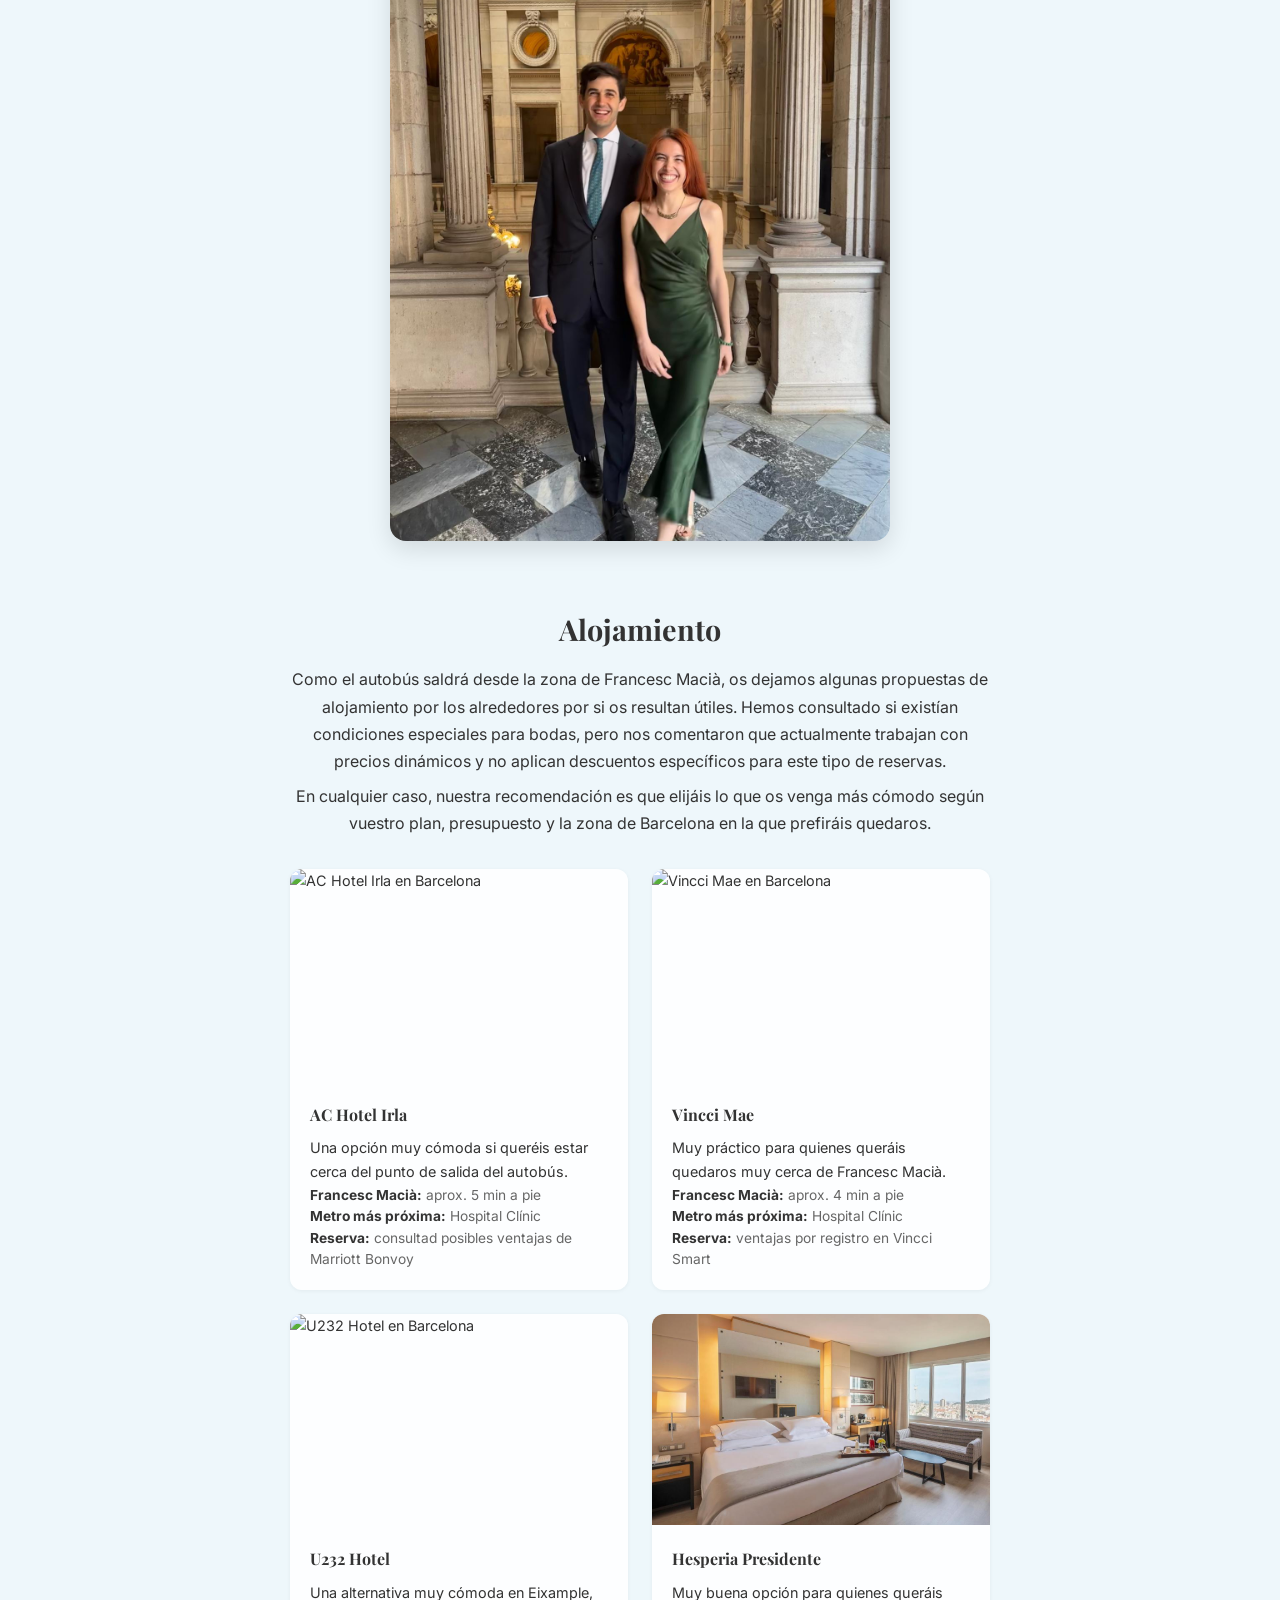
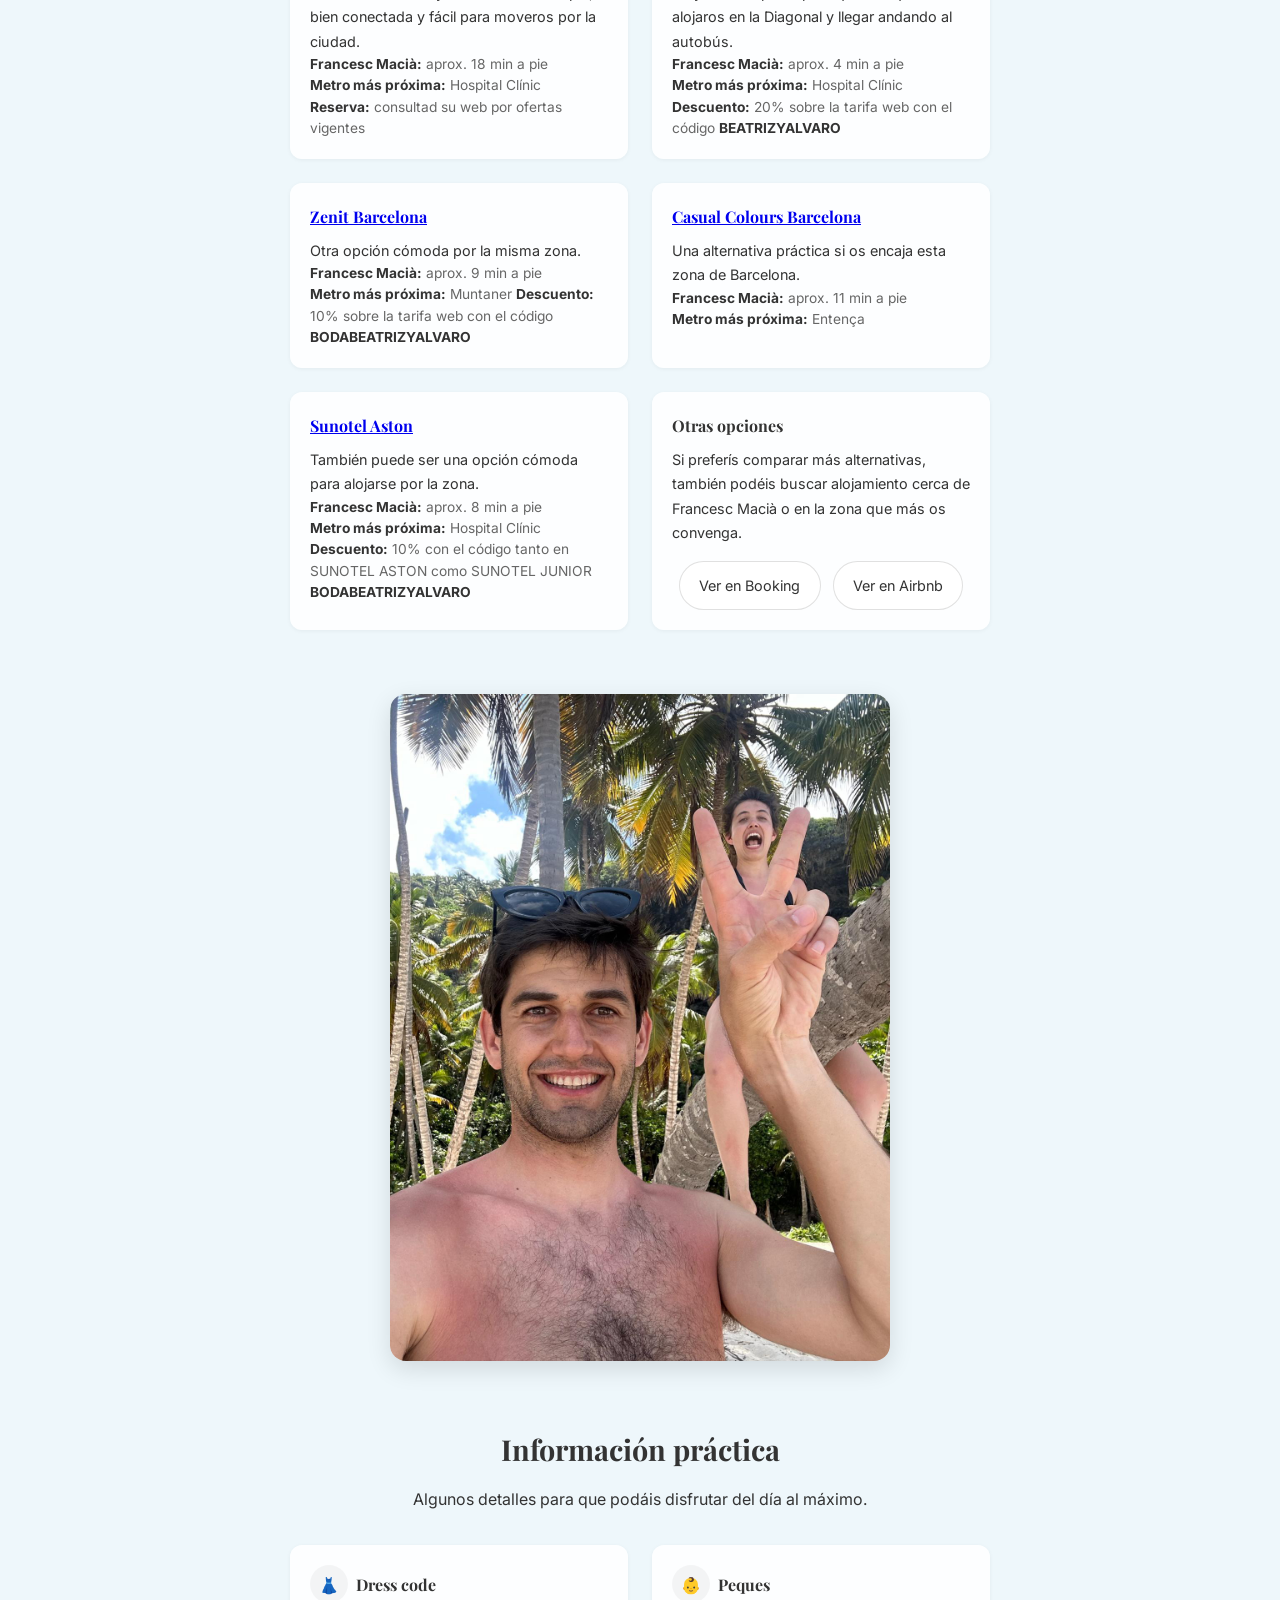
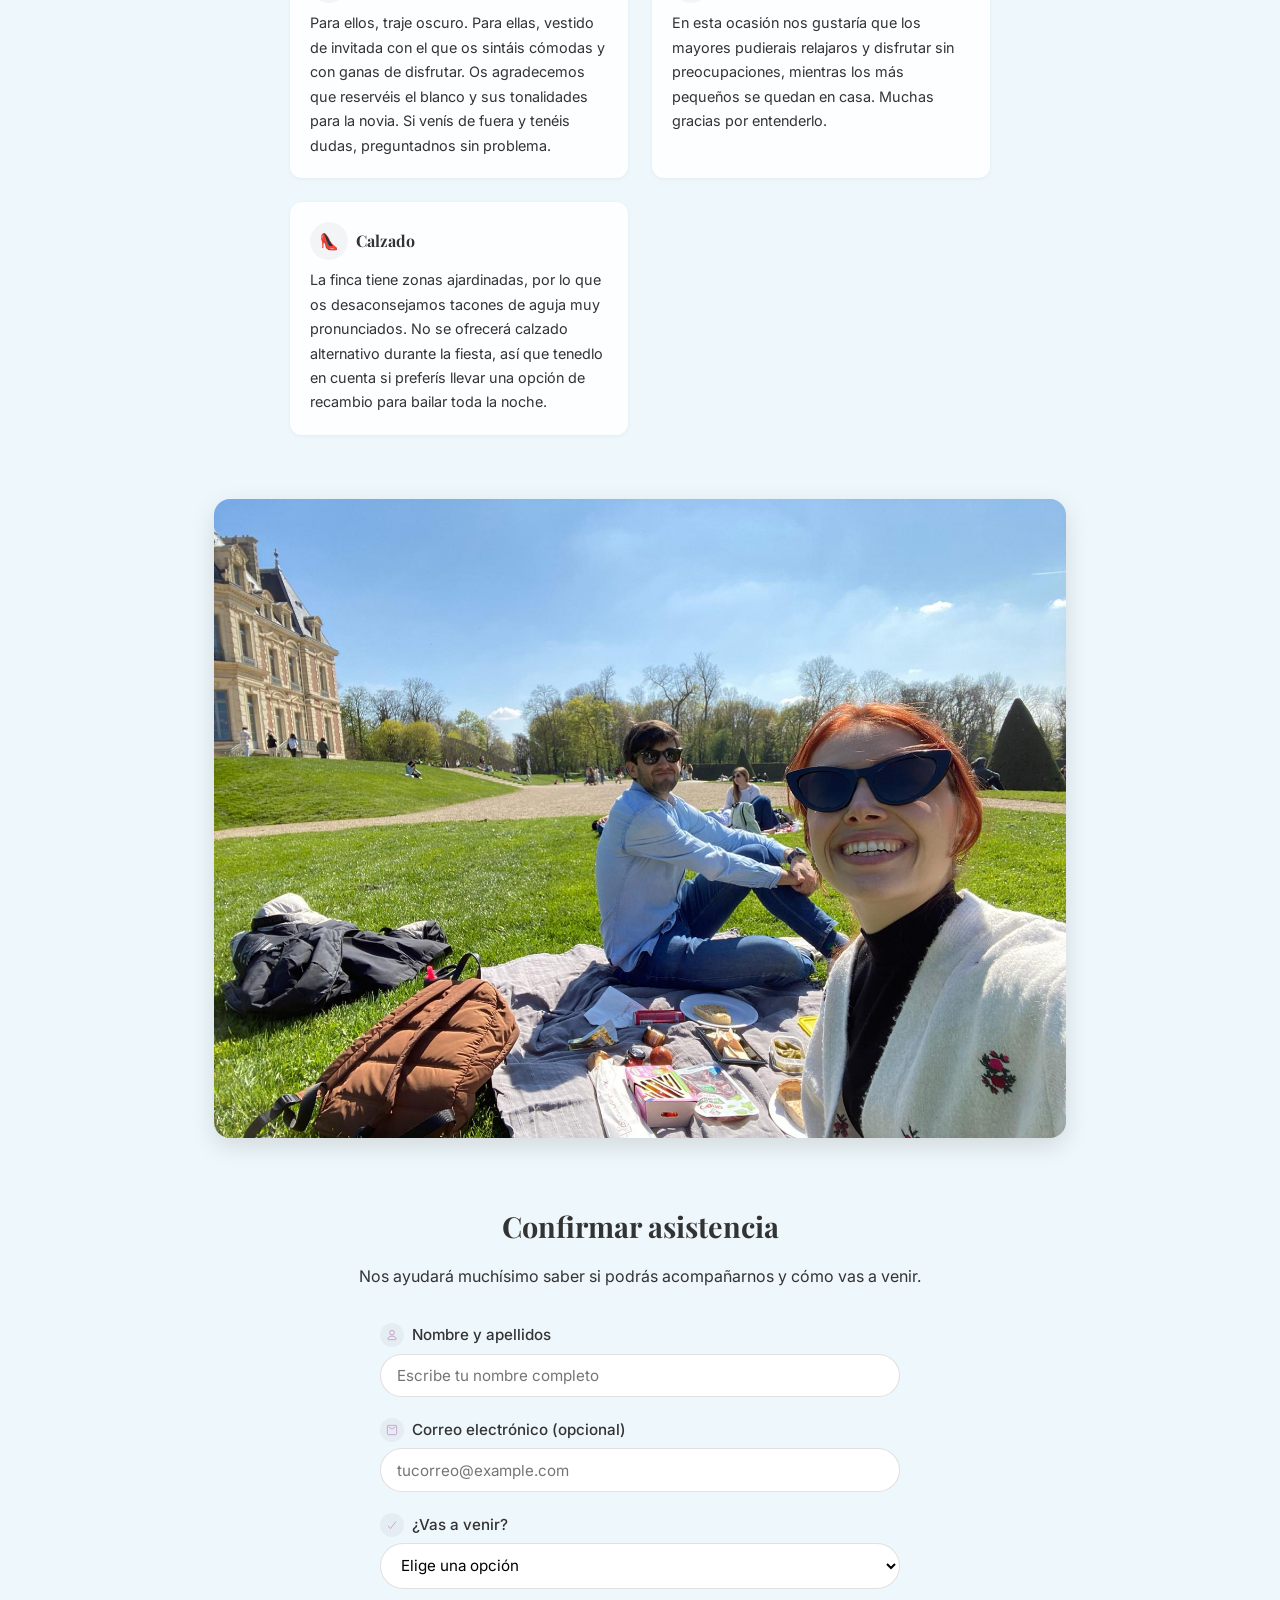
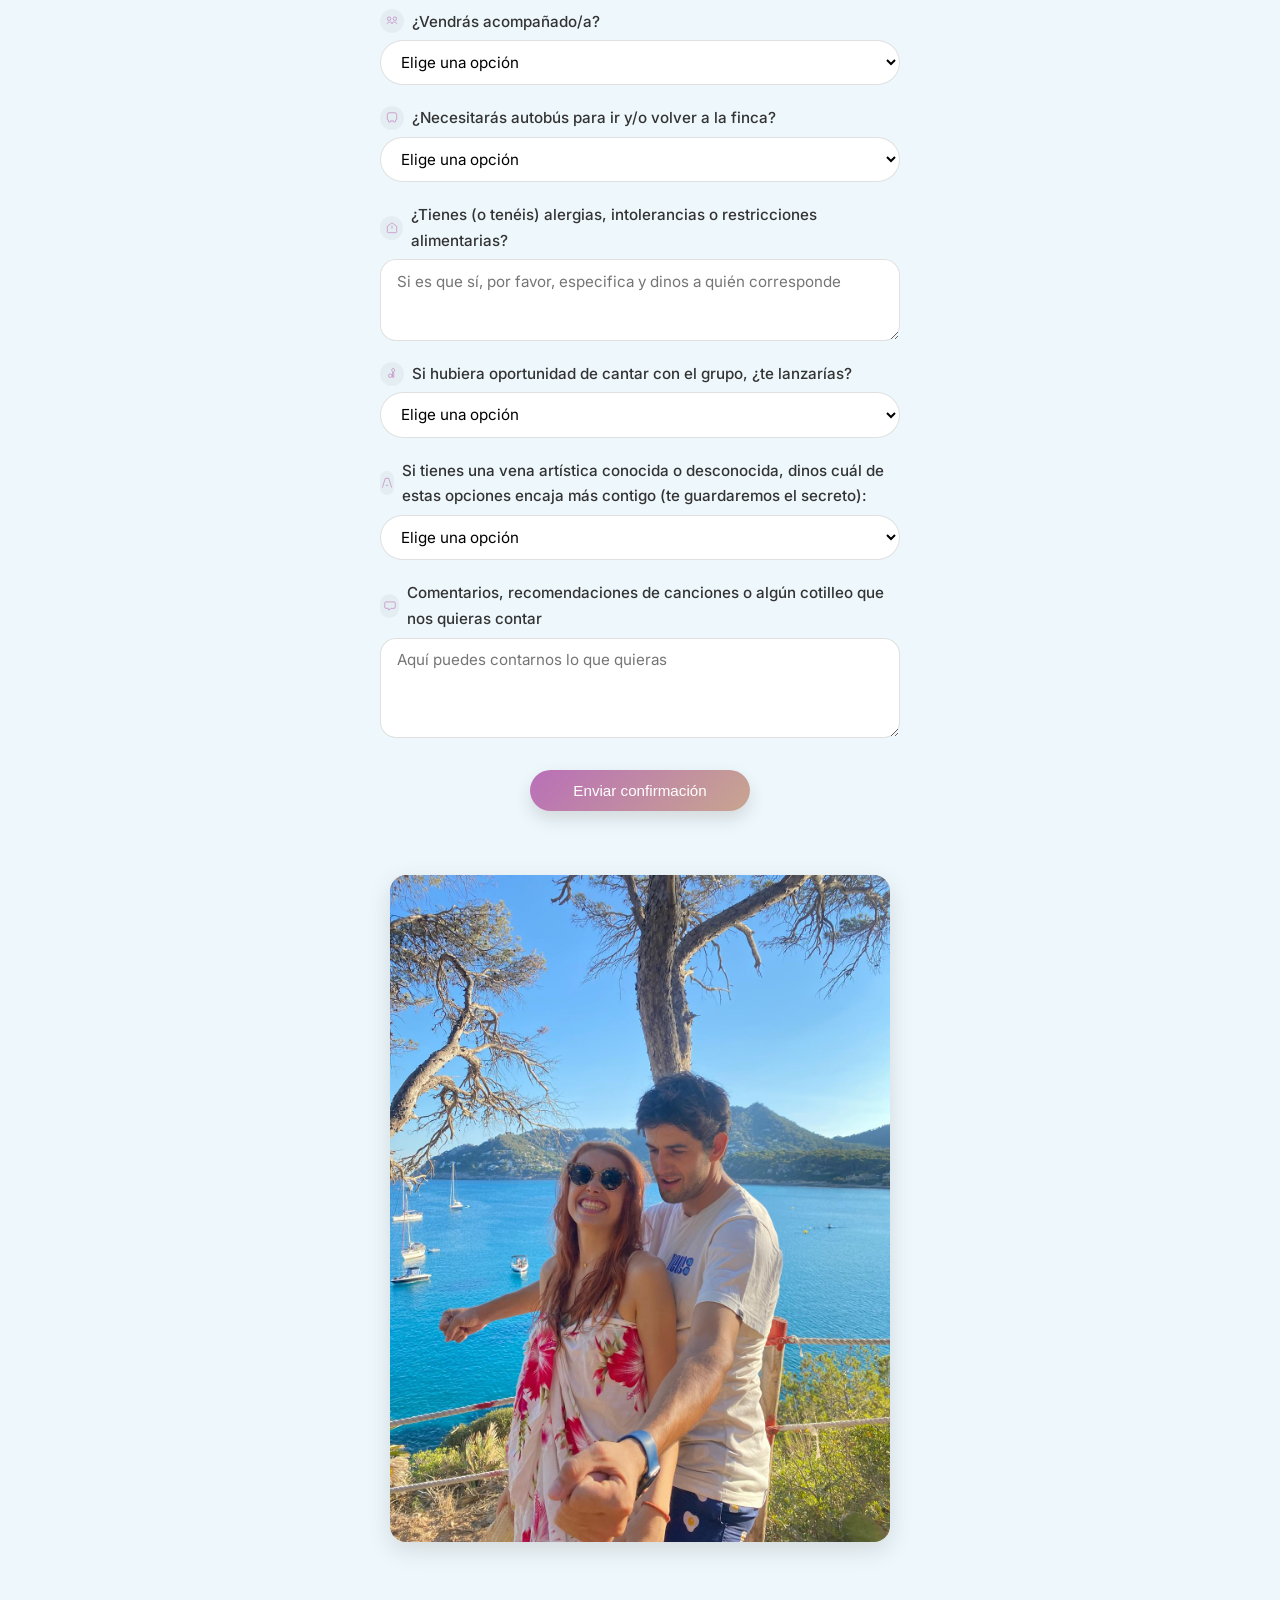
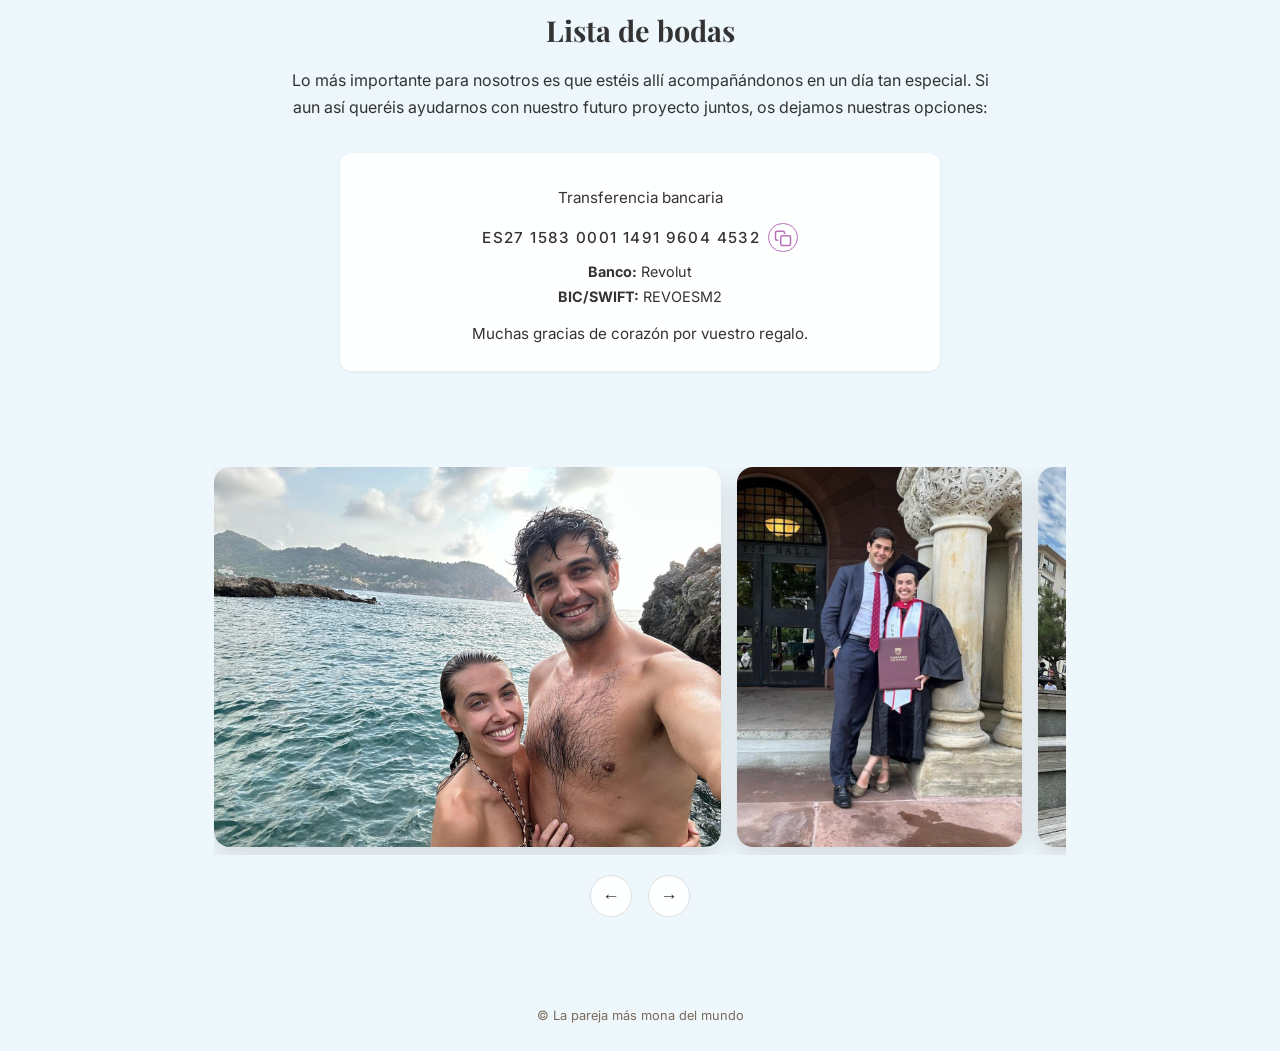
==== commit 2adf636c: "Update index.html Descuentos web añadidos" ====
--- a/index.html
+++ b/index.html
@@ -220,7 +220,7 @@
           <p class="hotel-meta">
             <strong>Francesc Macià:</strong> aprox. 4 min a pie<br>
             <strong>Metro más próxima:</strong> Hospital Clínic<br>
-            <strong>Reserva:</strong> ventajas para miembros de Hesperia Connection
+            <strong>Descuento:</strong> 20% sobre la tarifa web con el código <strong>BEATRIZYALVARO</strong>
           </p>
         </div>
       </div>
@@ -230,6 +230,7 @@
         <p class="hotel-meta">
           <strong>Francesc Macià:</strong> aprox. 9 min a pie<br>
           <strong>Metro más próxima:</strong> Muntaner
+          <strong>Descuento:</strong> 10% sobre la tarifa web con el código <strong>BODABEATRIZYALVARO</strong>
         </p>
       </div>
       <div class="info-card">
@@ -246,6 +247,7 @@
         <p class="hotel-meta">
           <strong>Francesc Macià:</strong> aprox. 8 min a pie<br>
           <strong>Metro más próxima:</strong> Hospital Clínic
+          <strong>Descuento:</strong> 10% con el código tanto en SUNOTEL ASTON como SUNOTEL JUNIOR <strong>BODABEATRIZYALVARO</strong>
         </p>
       </div>
       <div class="info-card stay-links-card">
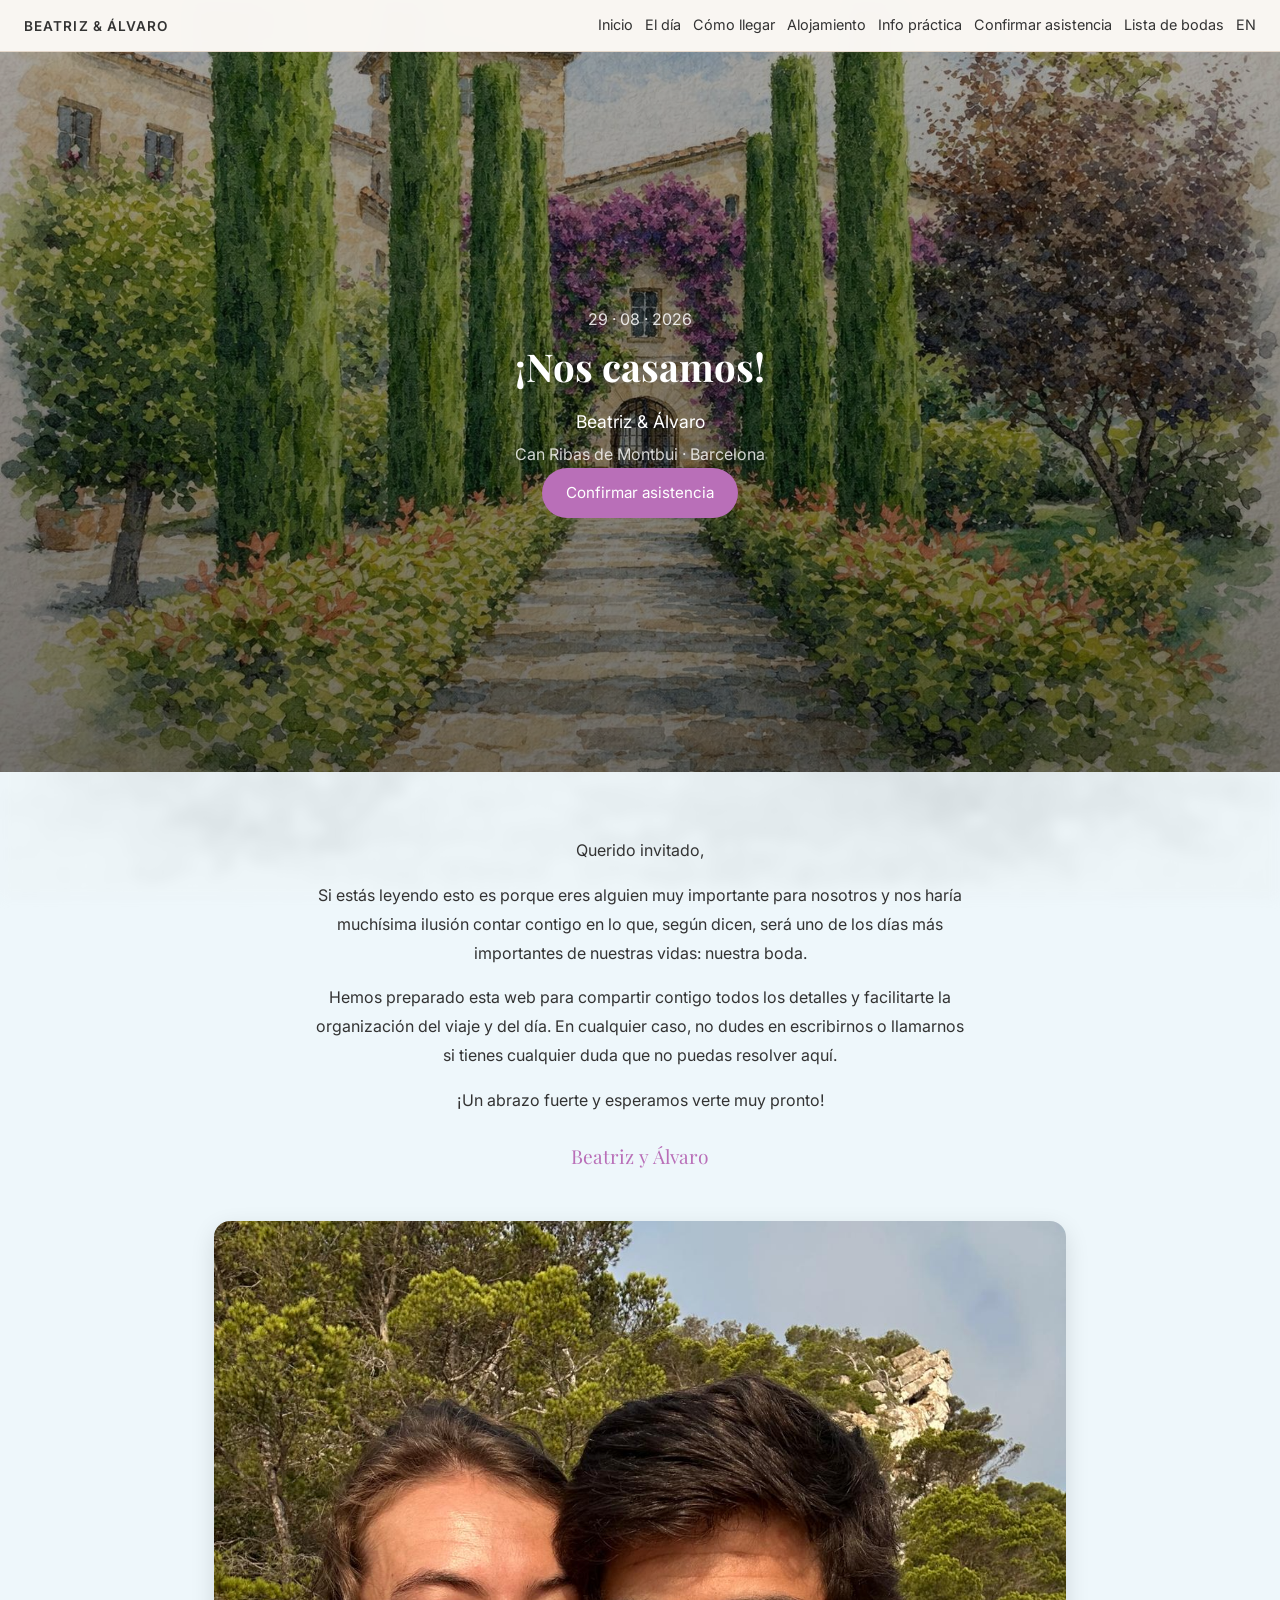
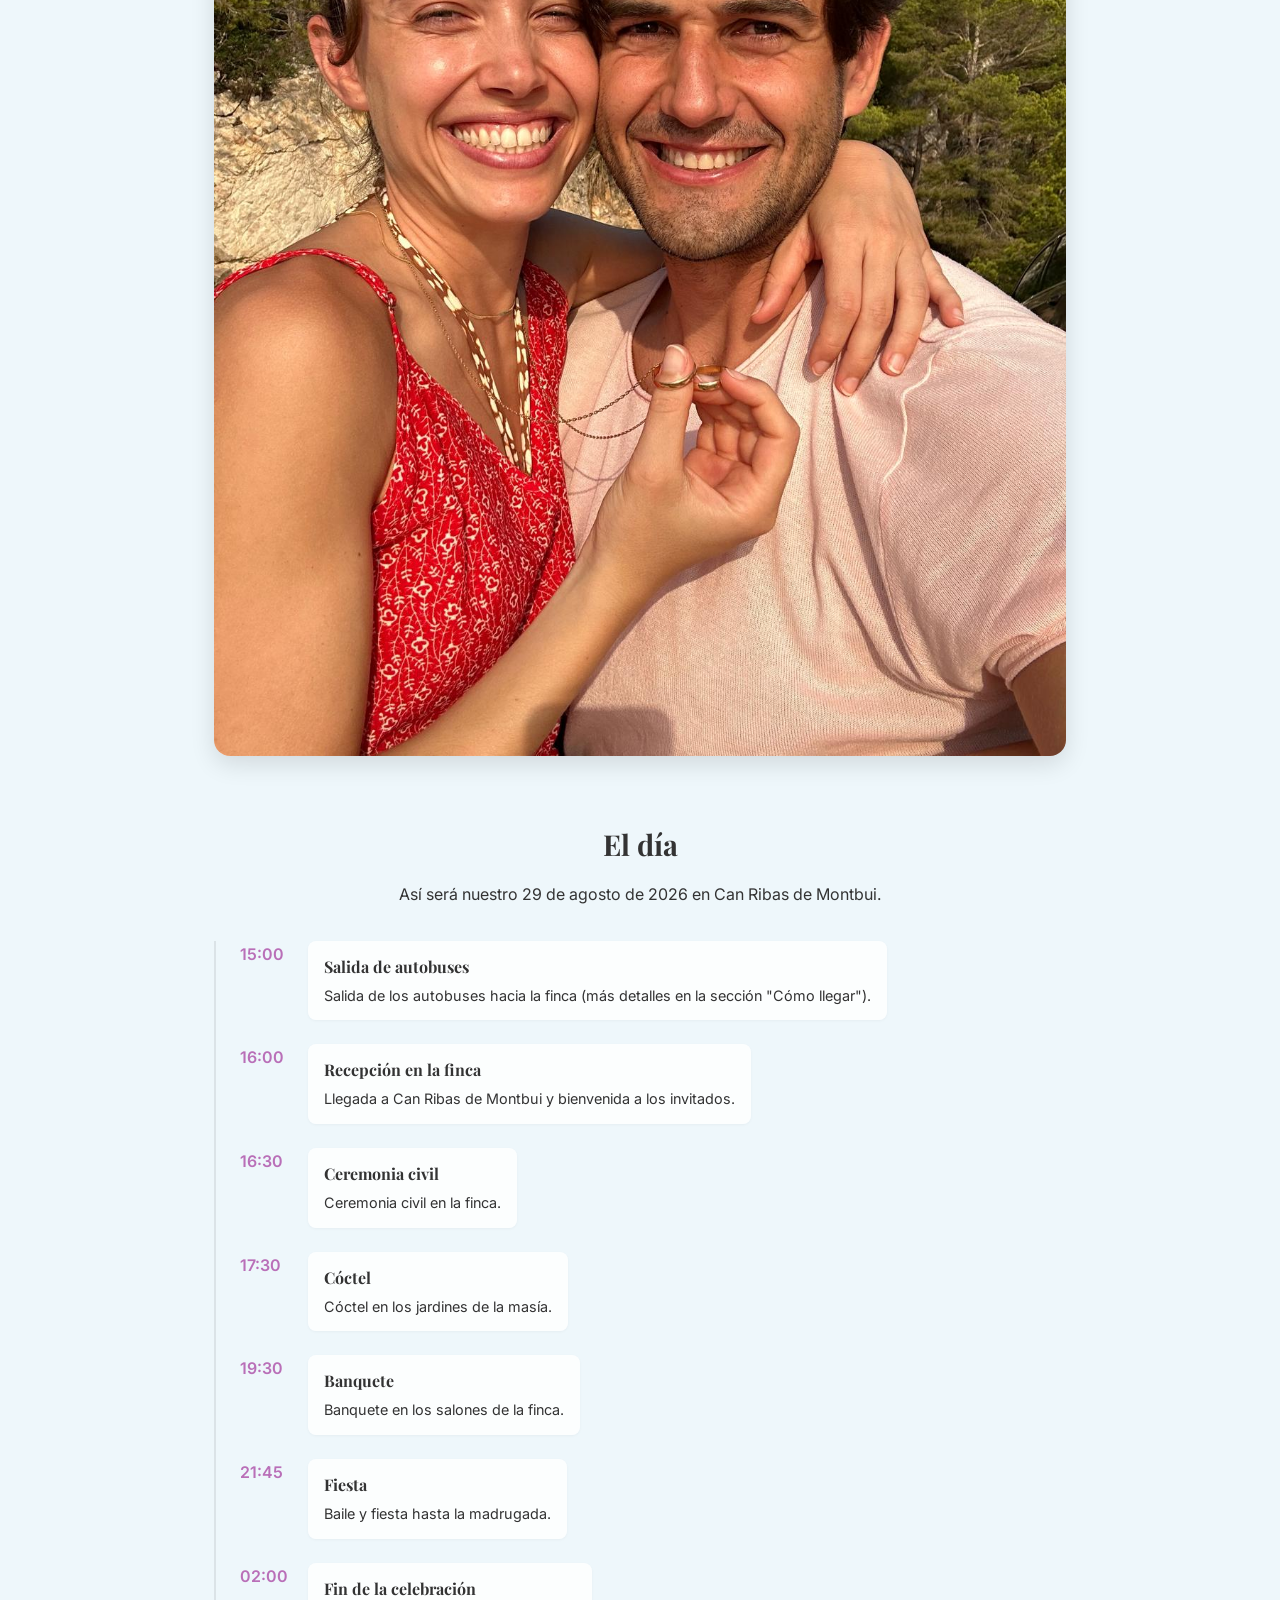
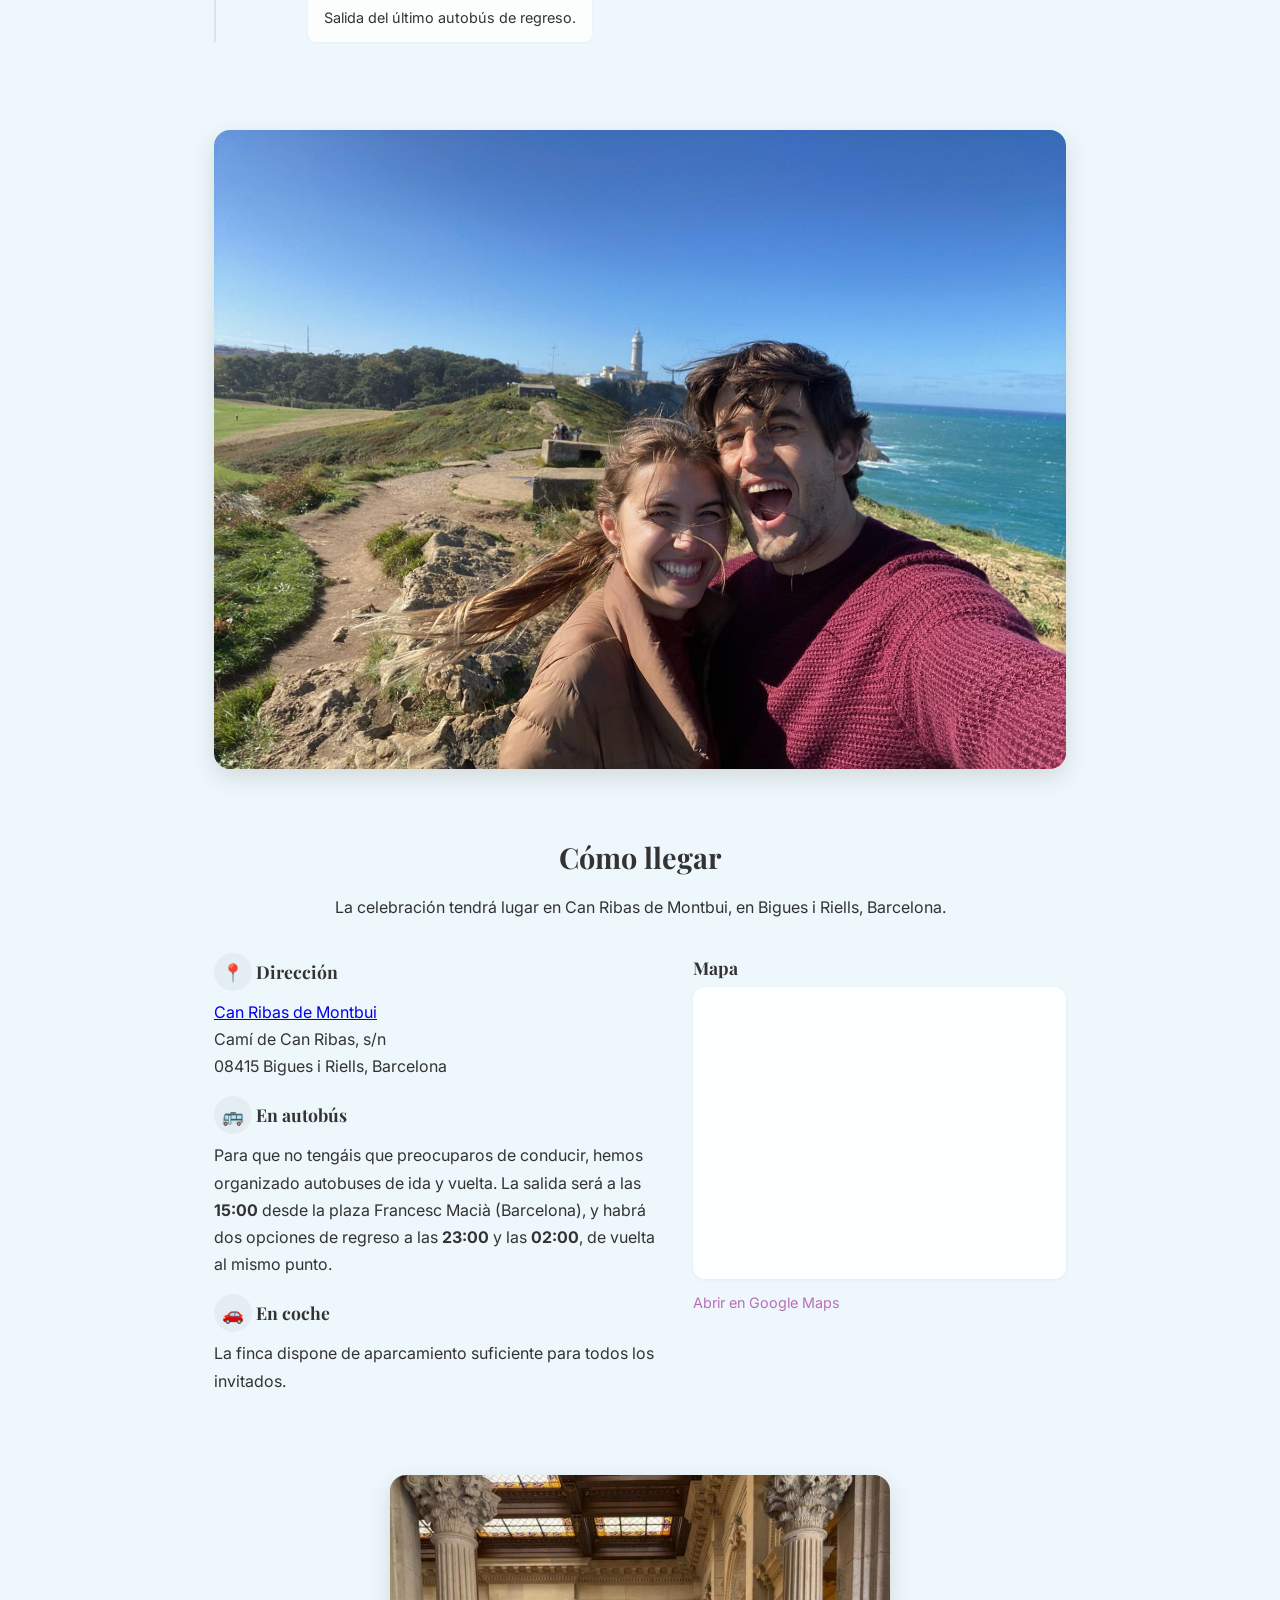
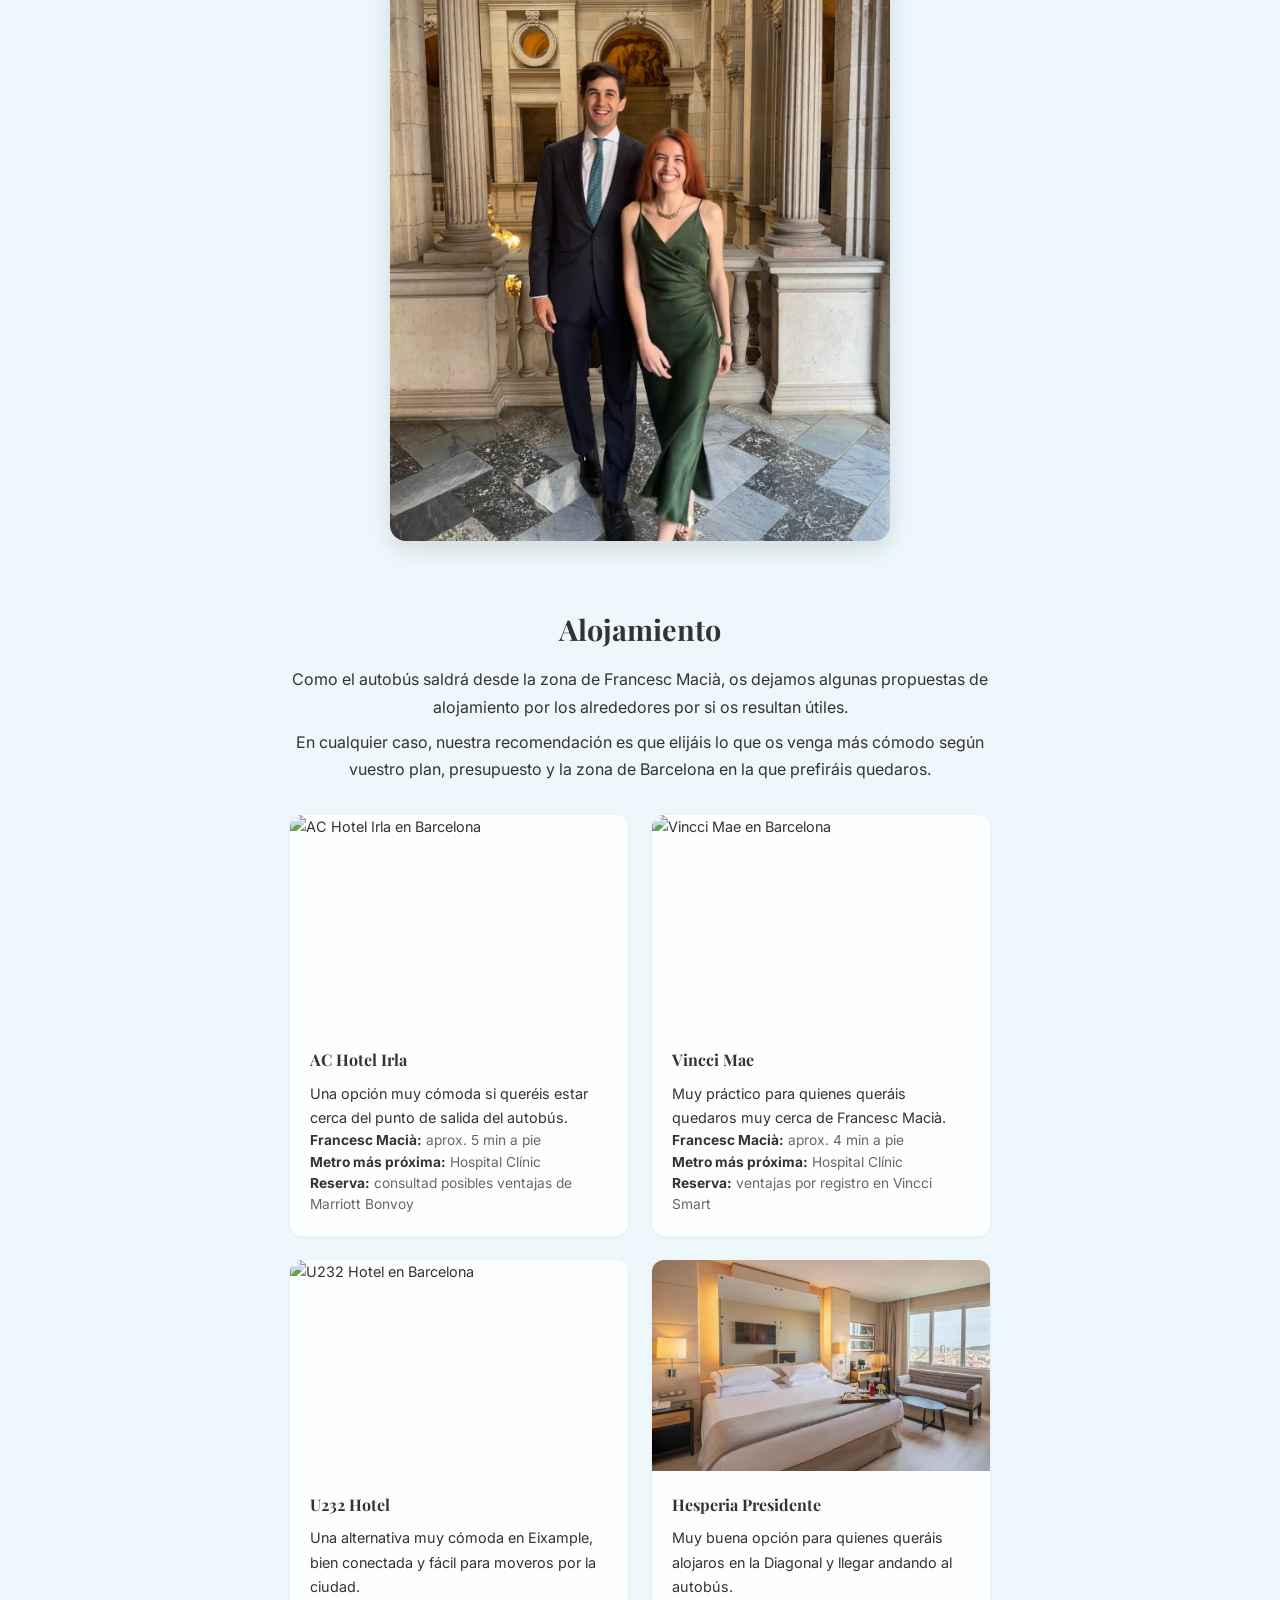
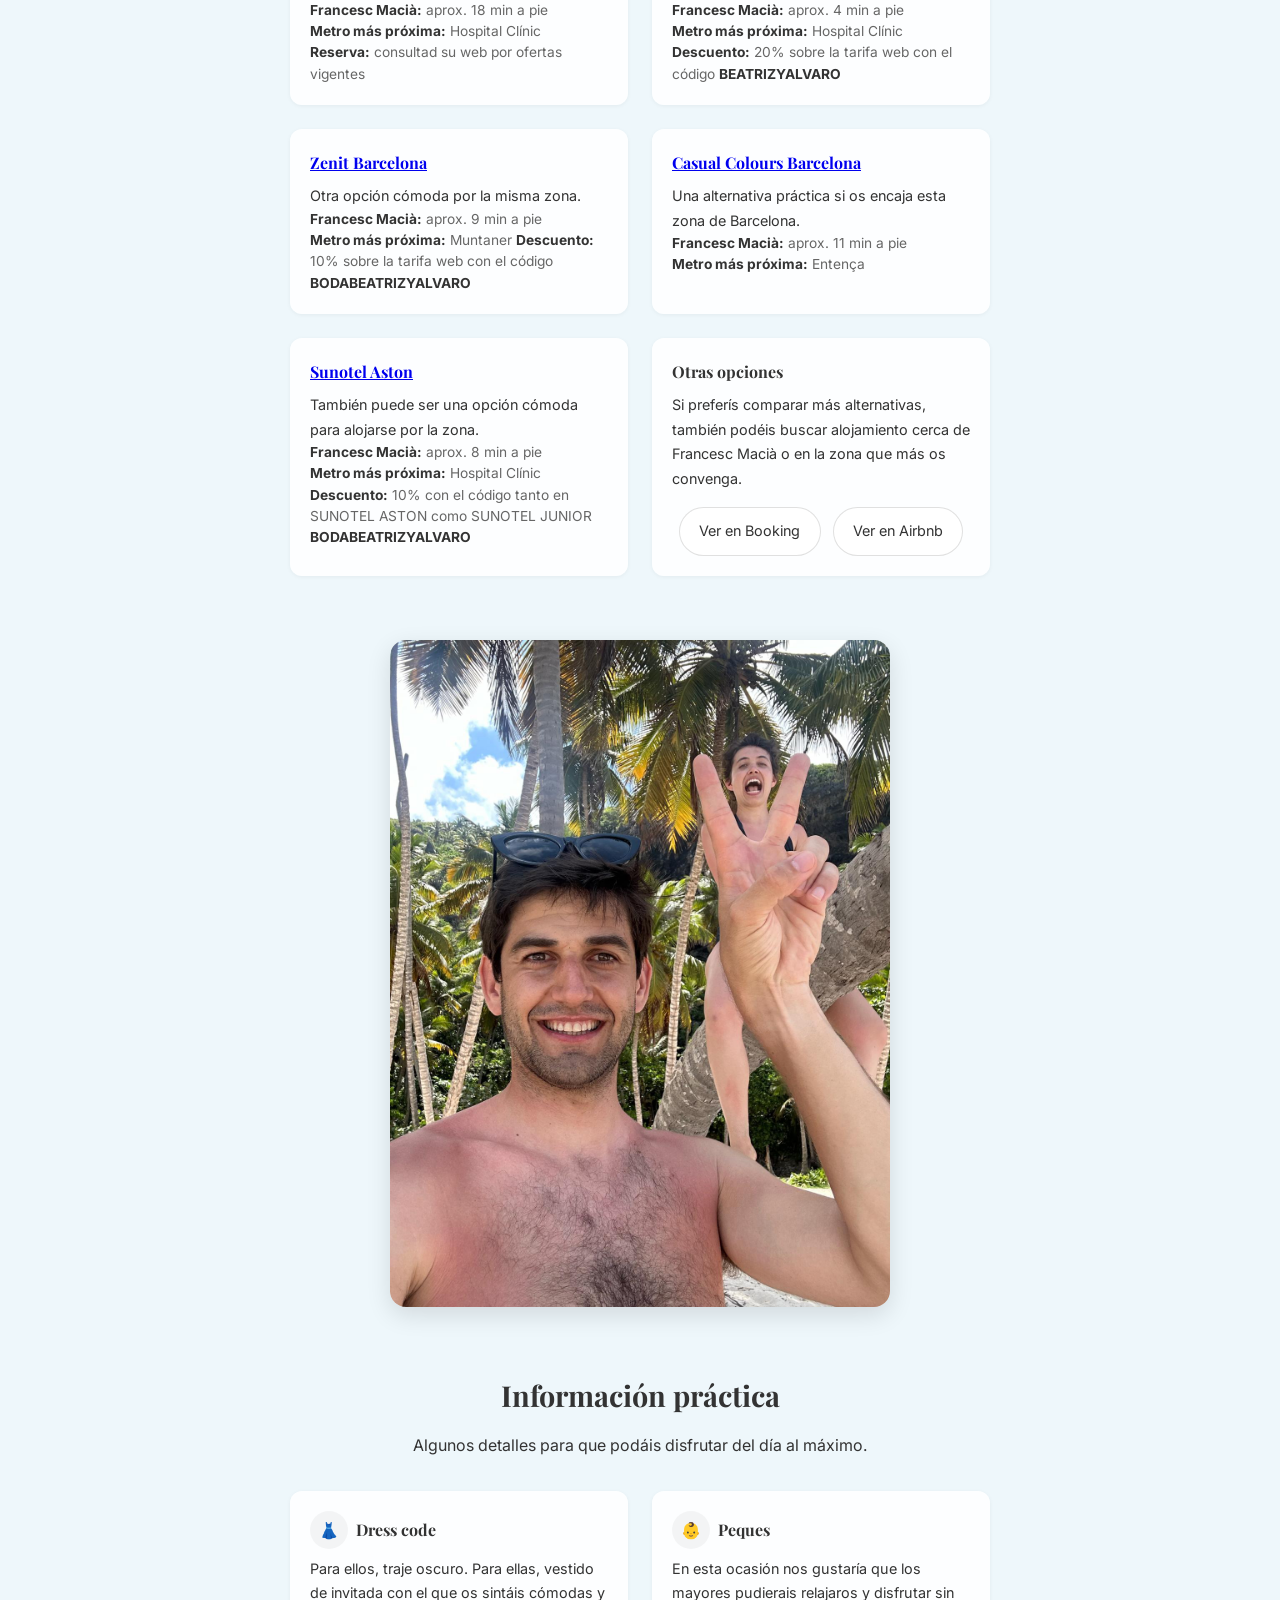
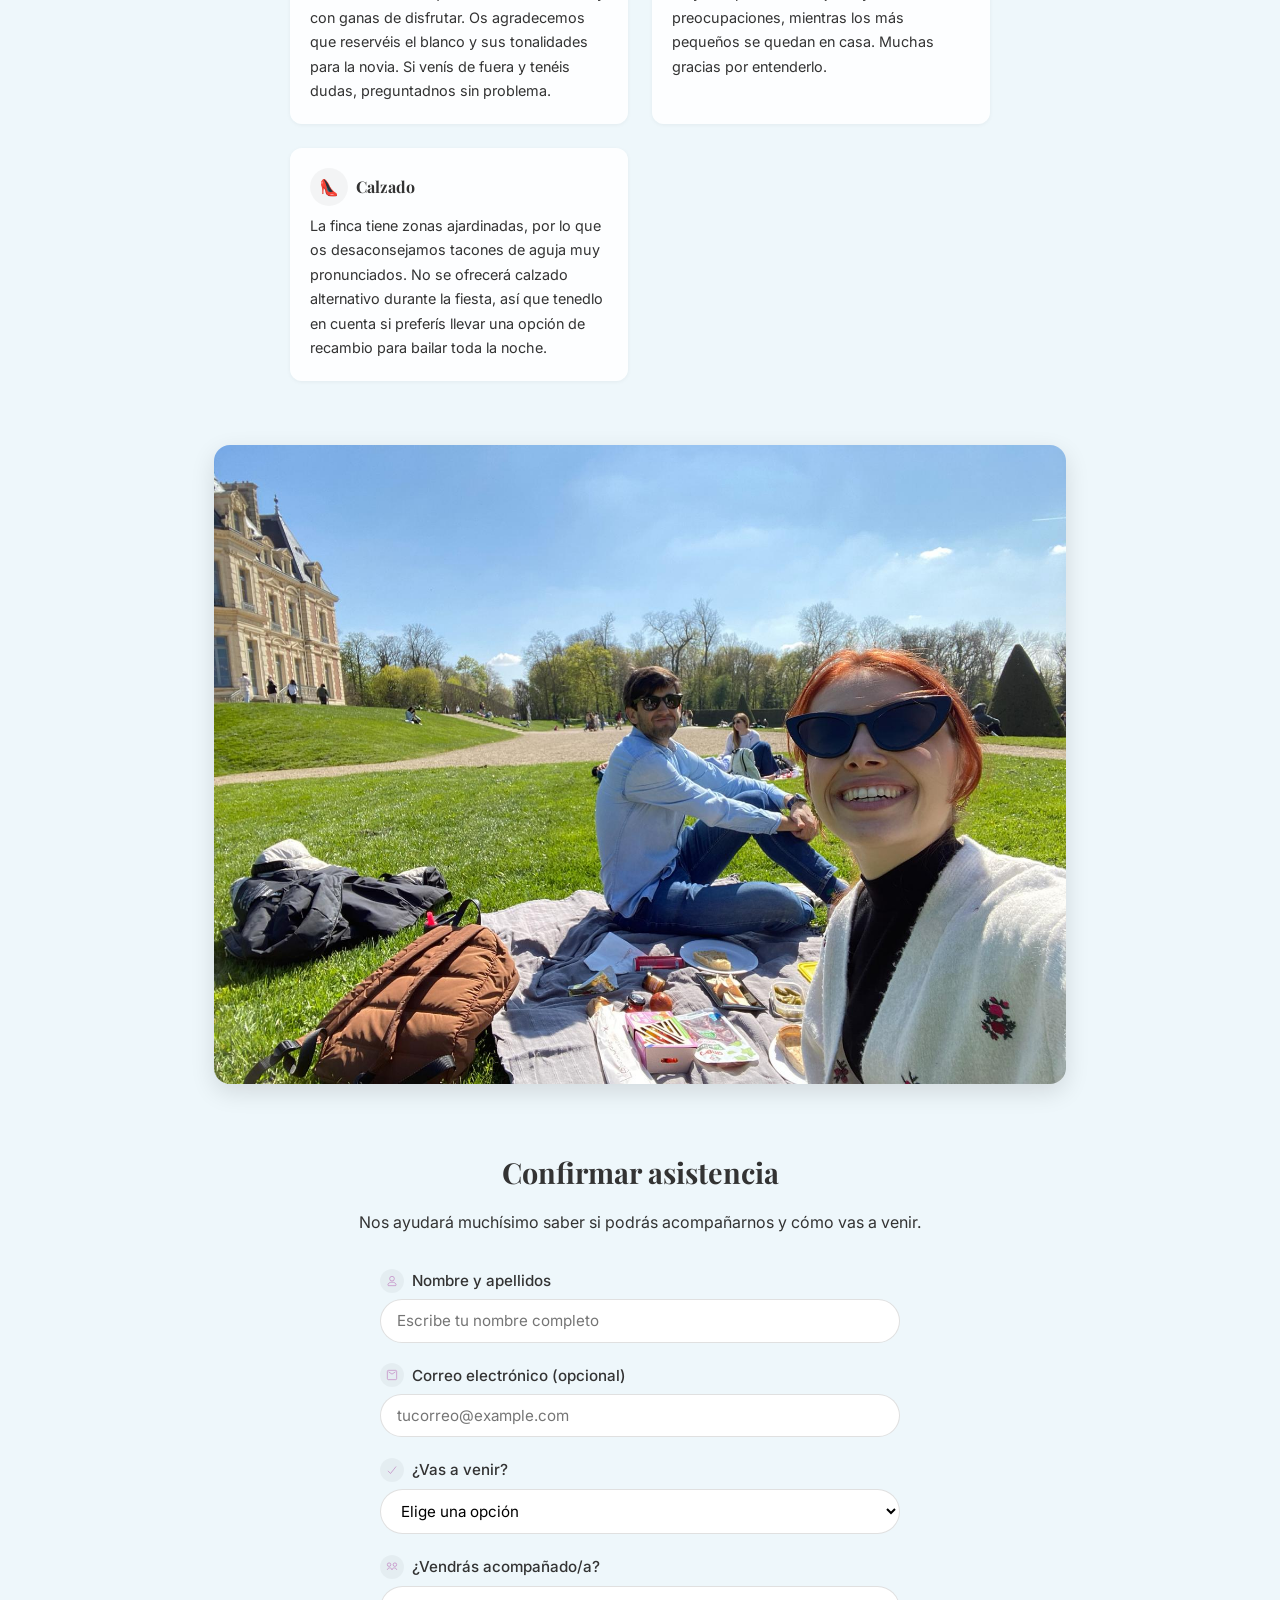
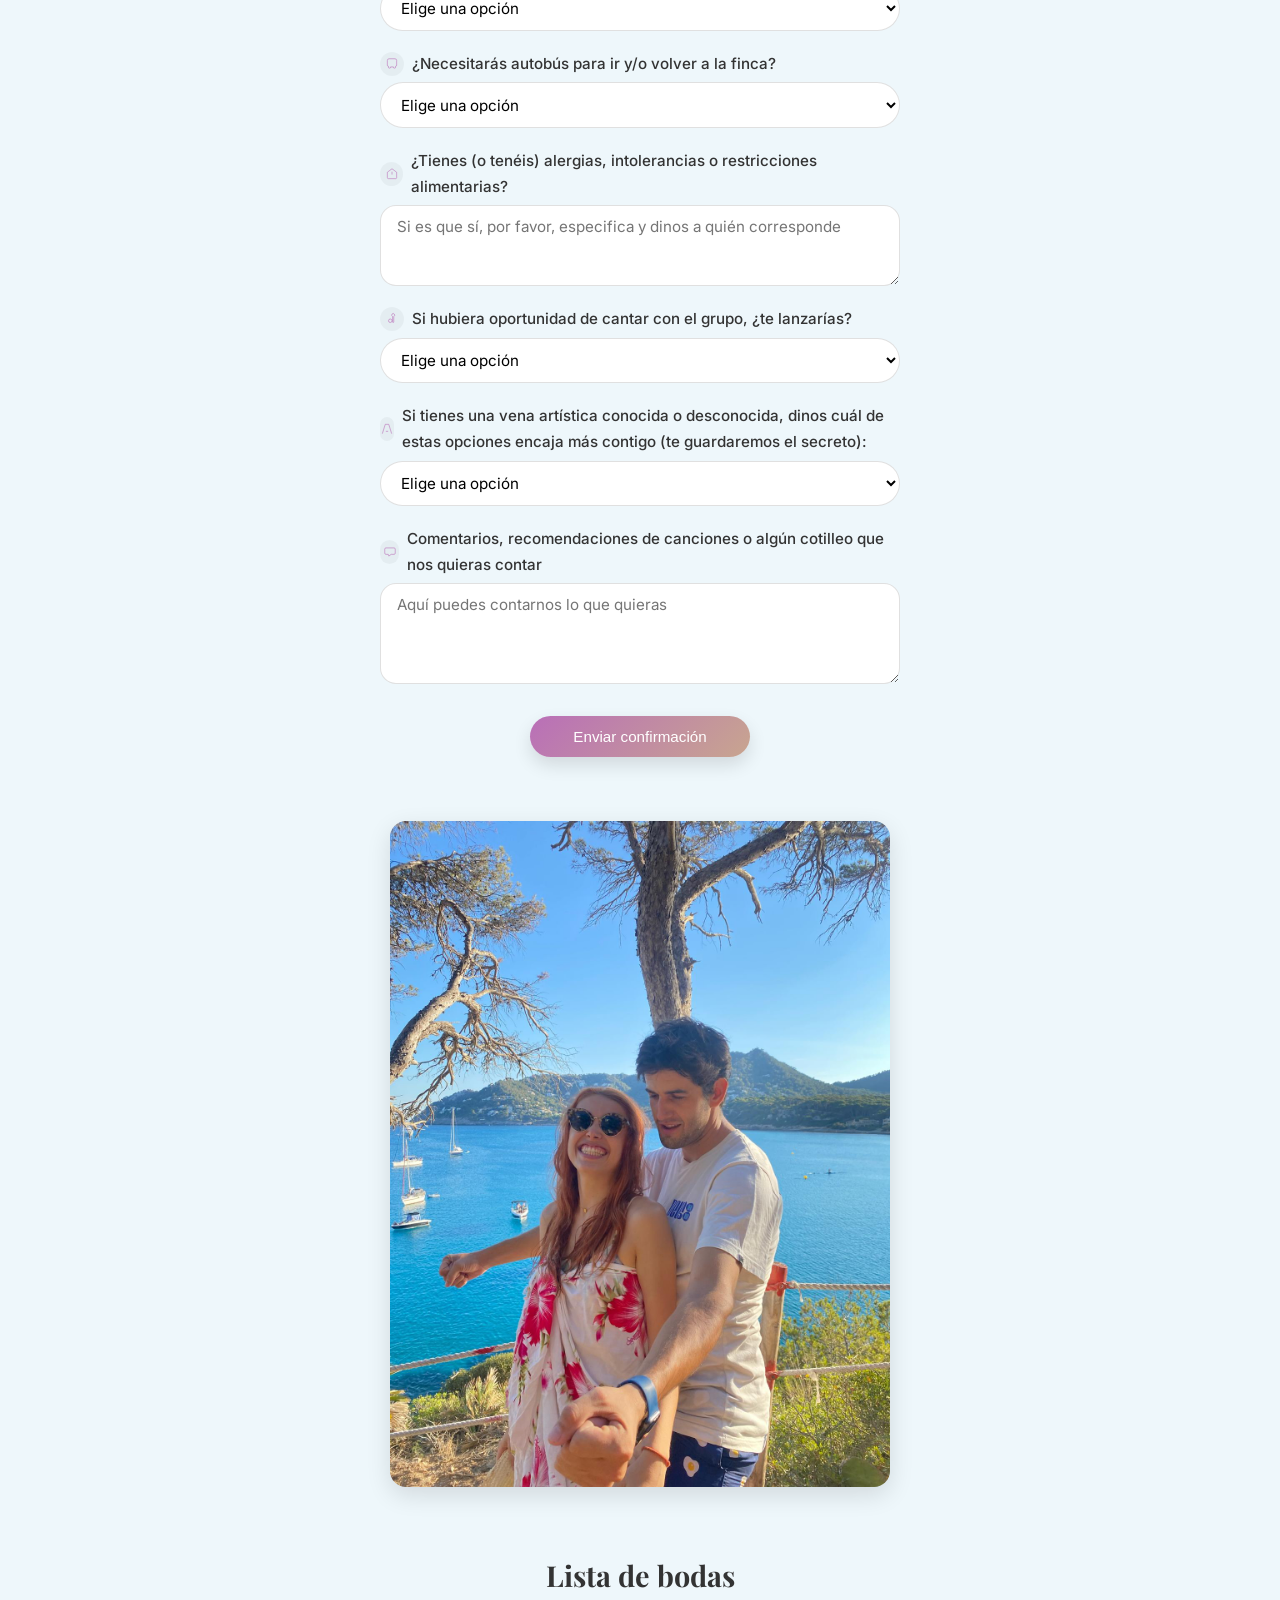
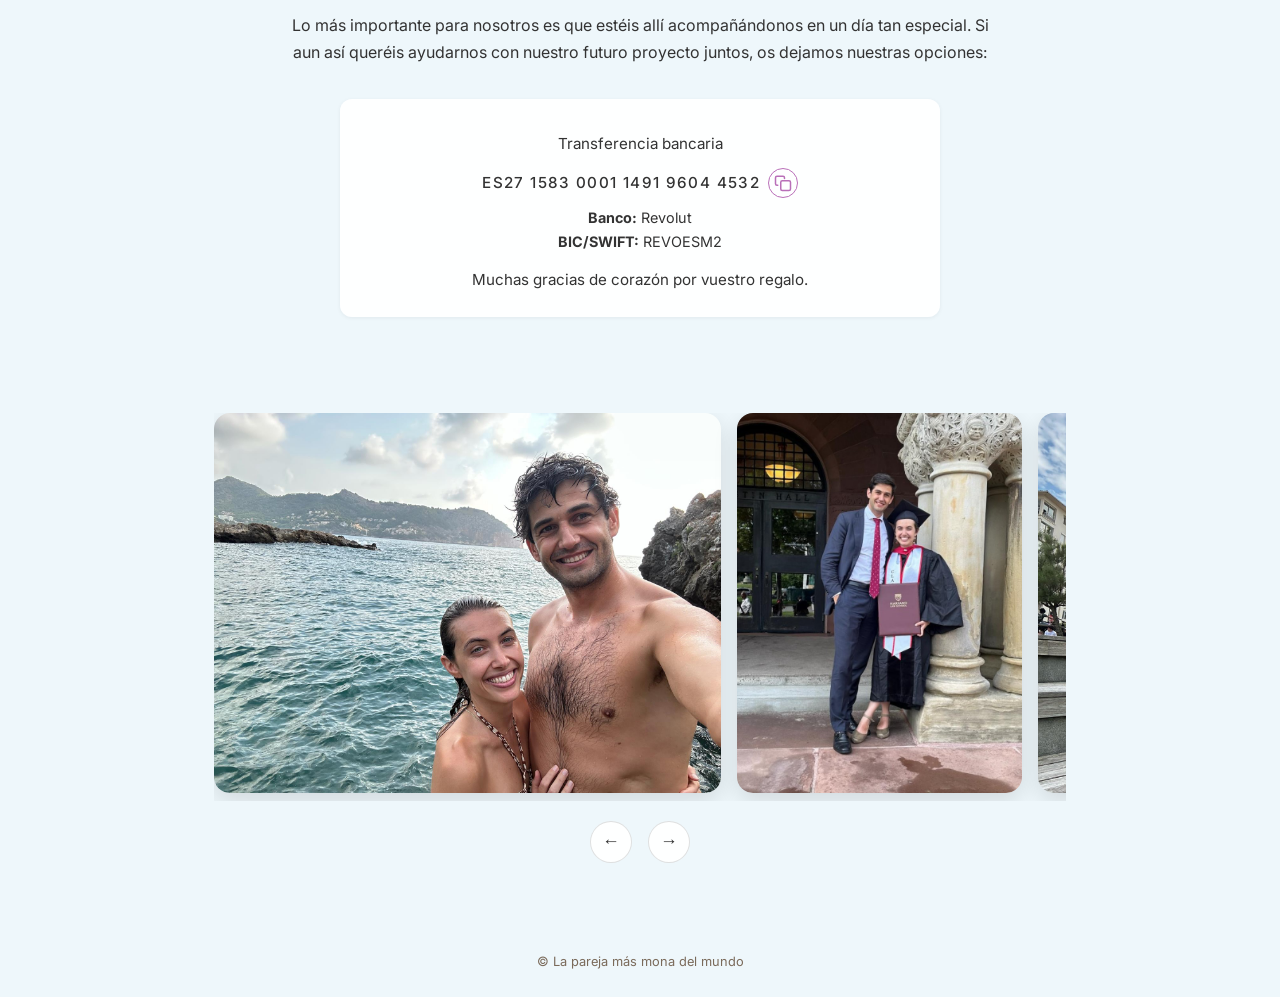
==== commit 5eb5f1b9: "Update index.html" ====
--- a/index.html
+++ b/index.html
@@ -167,9 +167,7 @@
     <h2>Alojamiento</h2>
     <p>
       Como el autobús saldrá desde la zona de Francesc Macià, os dejamos algunas propuestas
-      de alojamiento por los alrededores por si os resultan útiles. Hemos consultado si existían
-      condiciones especiales para bodas, pero nos comentaron que actualmente trabajan con precios
-      dinámicos y no aplican descuentos específicos para este tipo de reservas.
+      de alojamiento por los alrededores por si os resultan útiles. 
     </p>
     <p>
       En cualquier caso, nuestra recomendación es que elijáis lo que os venga más cómodo según
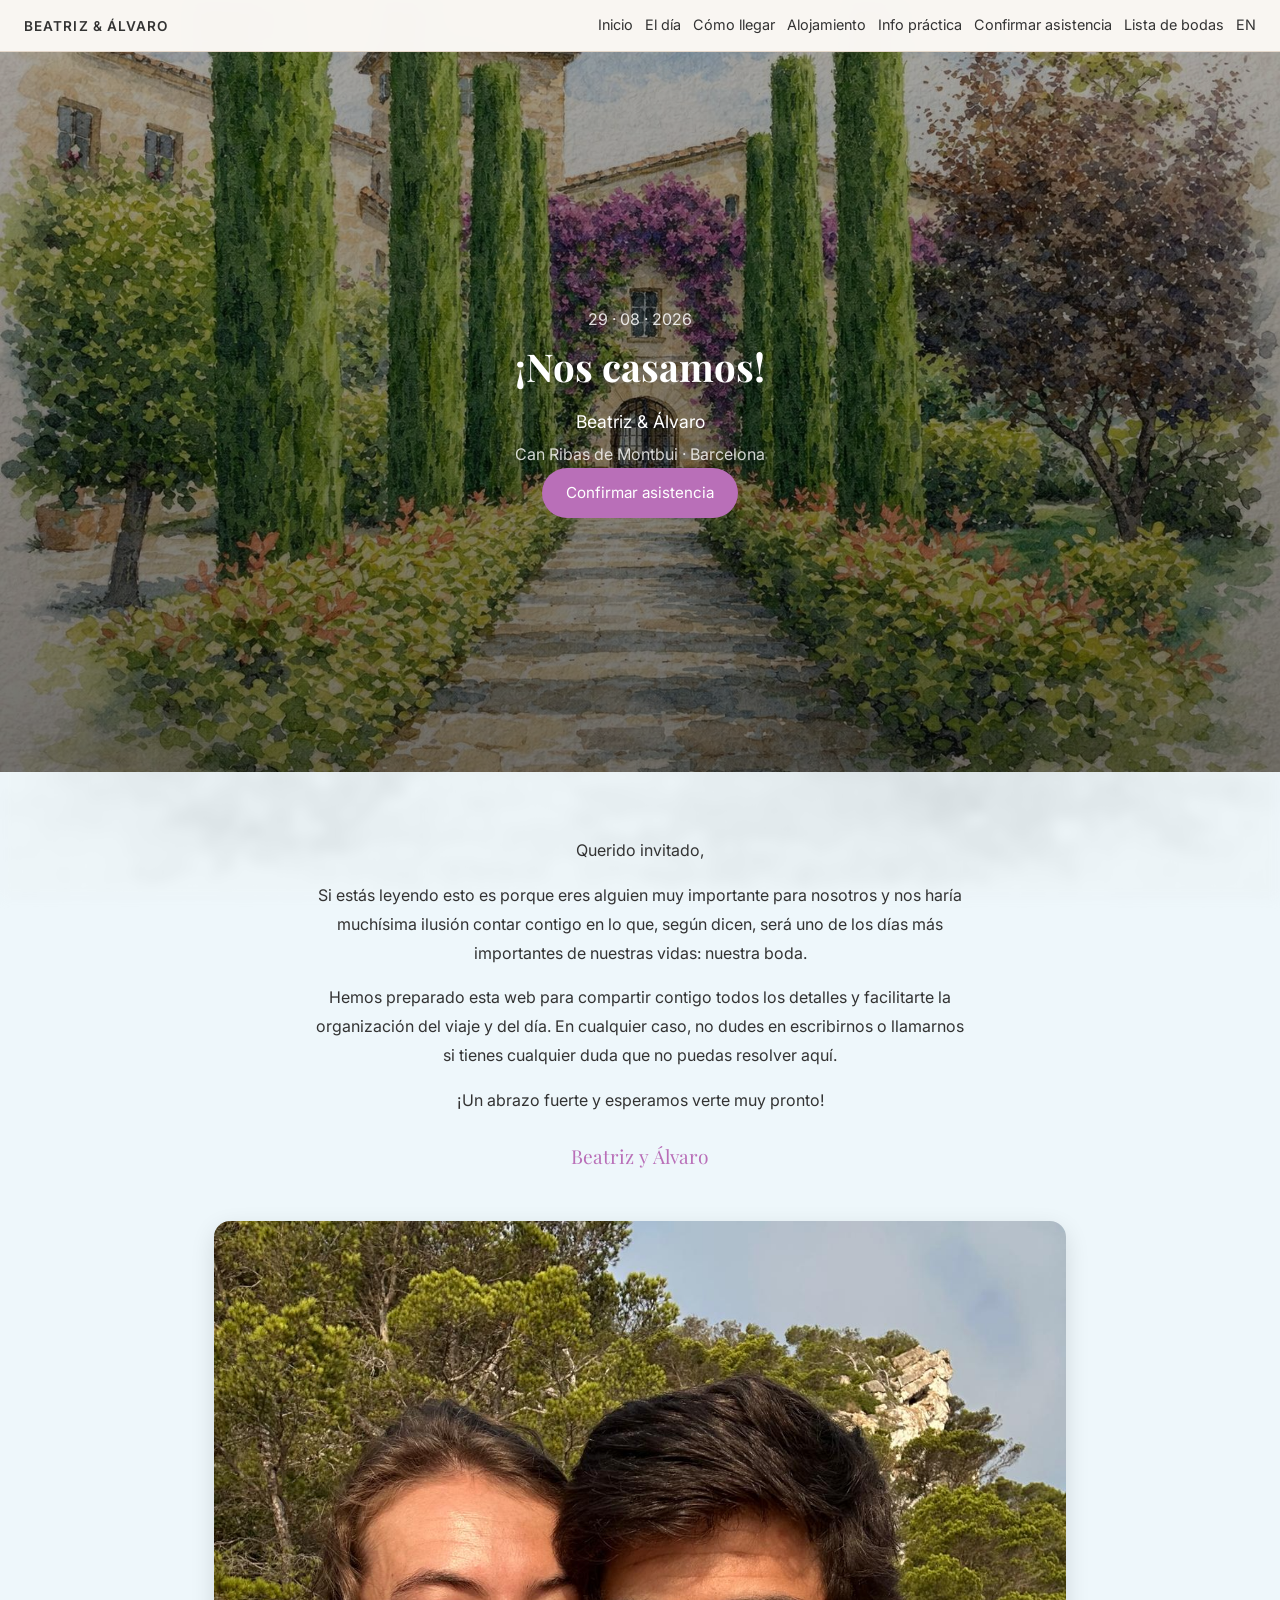
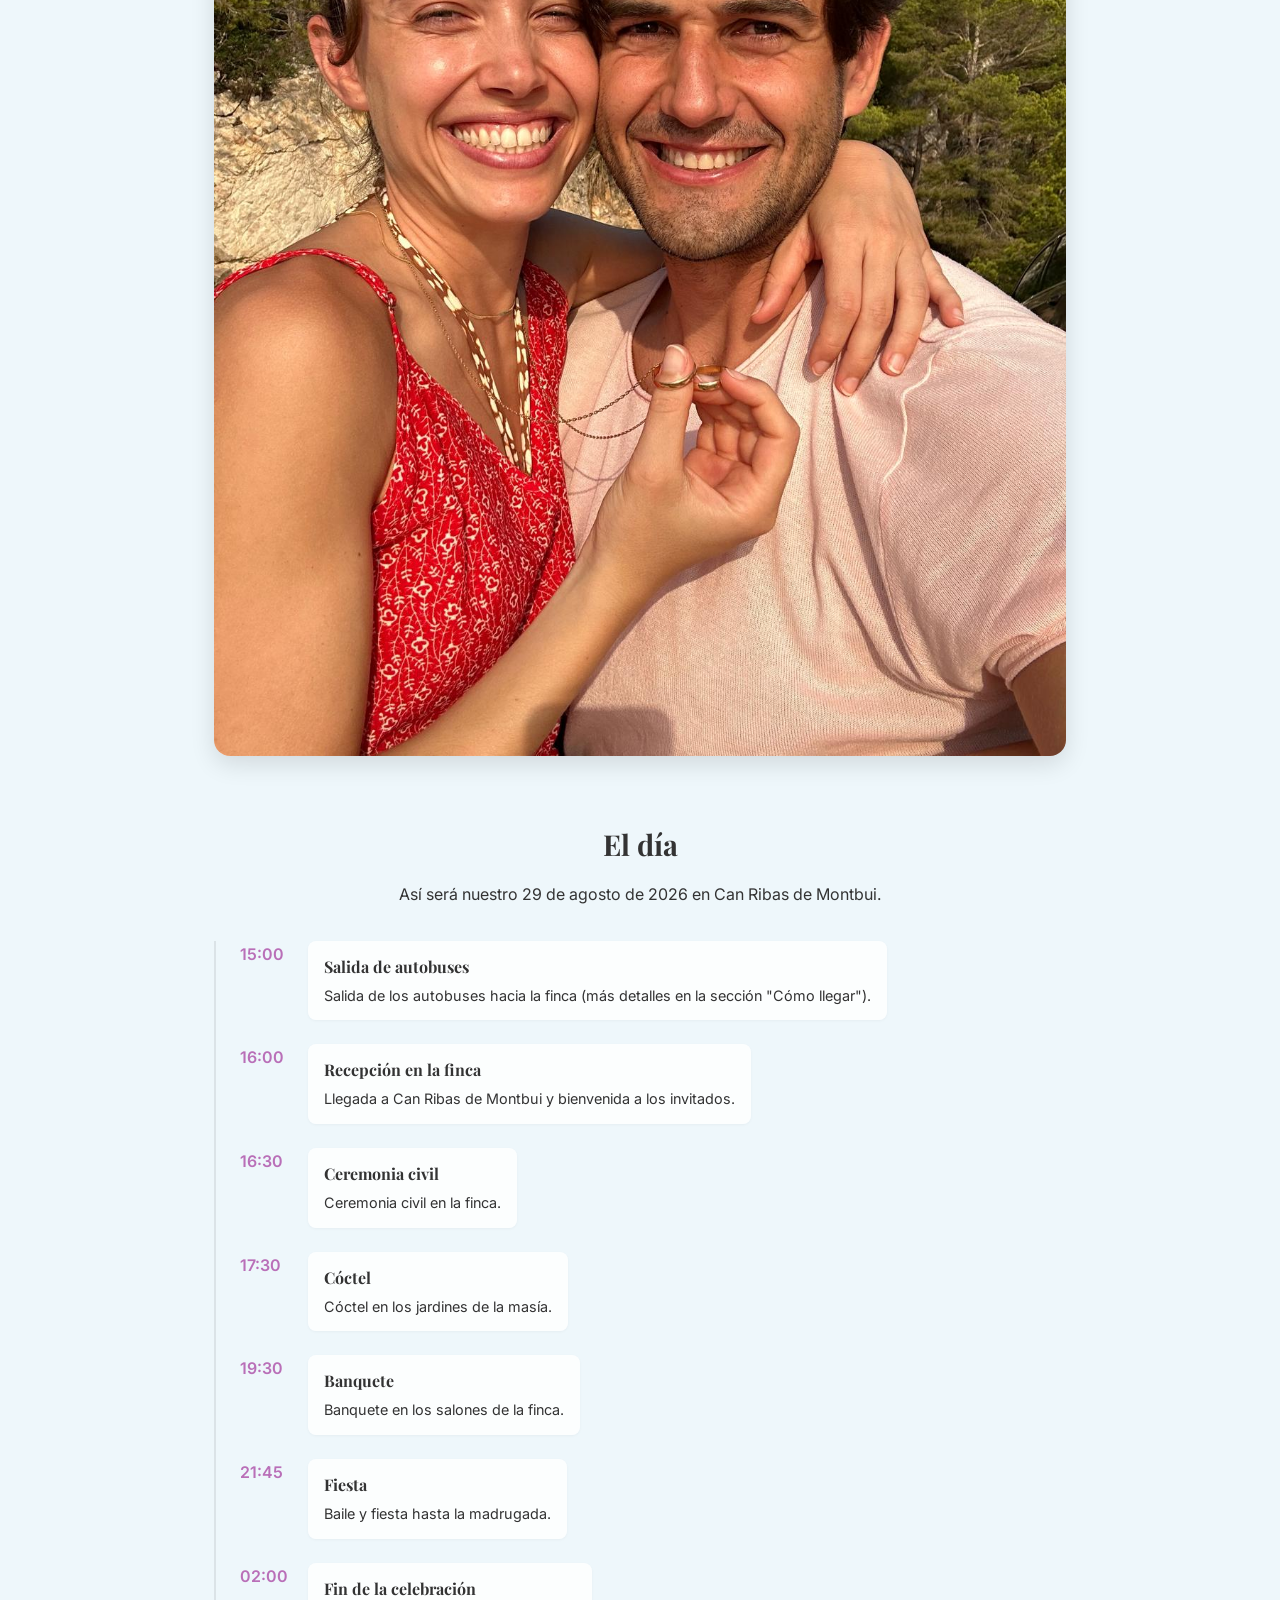
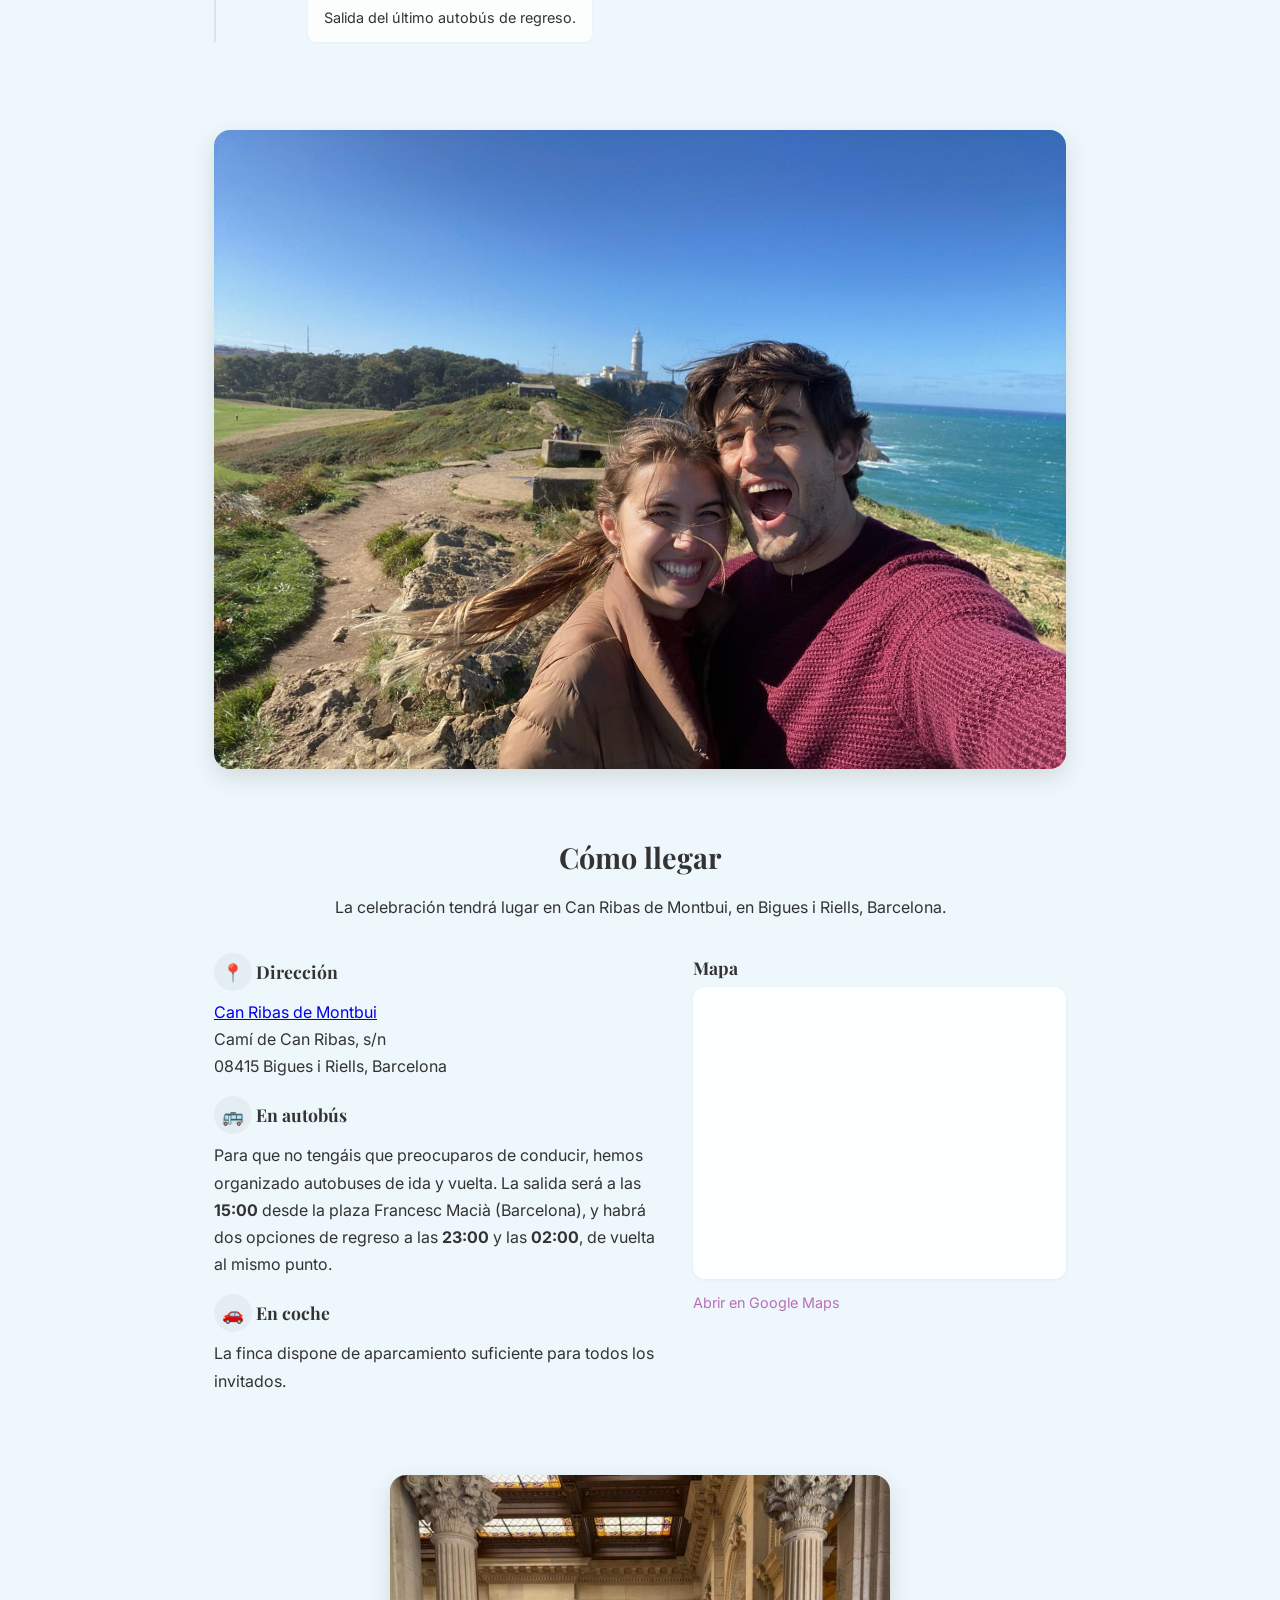
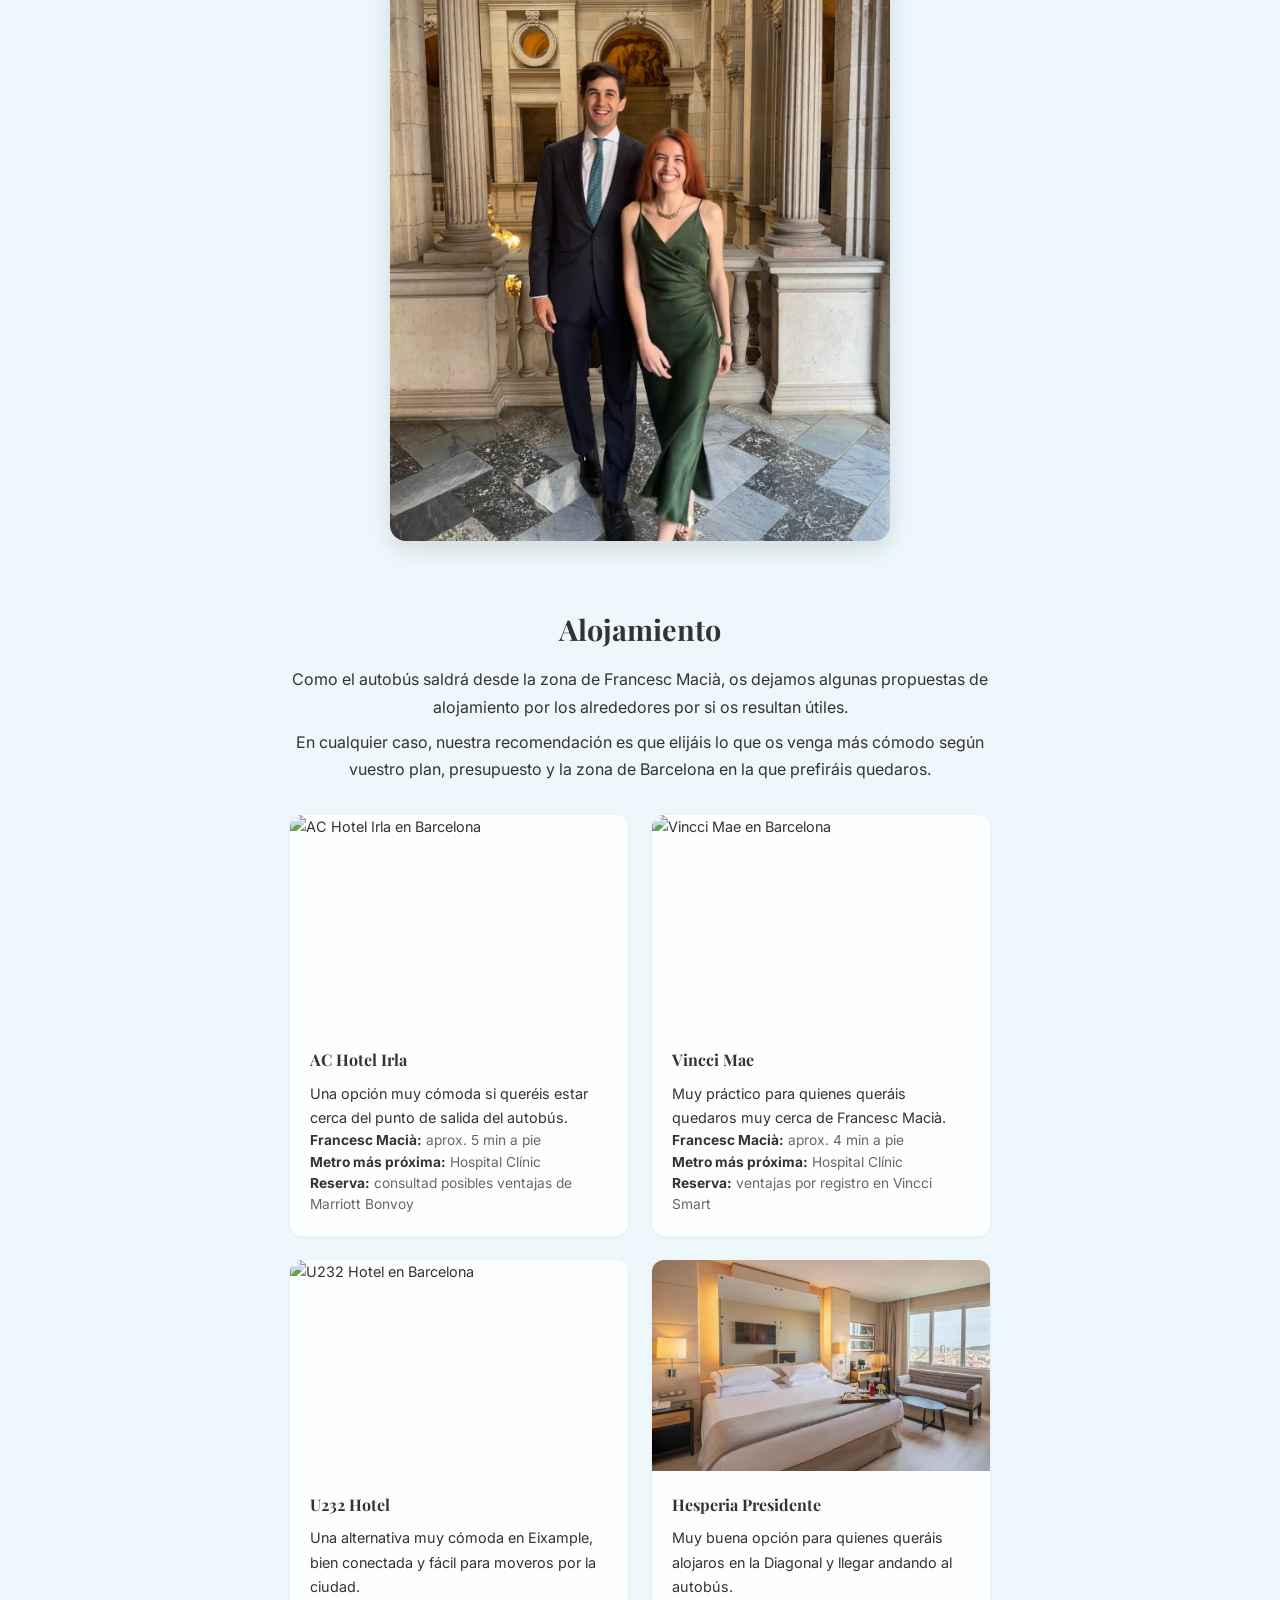
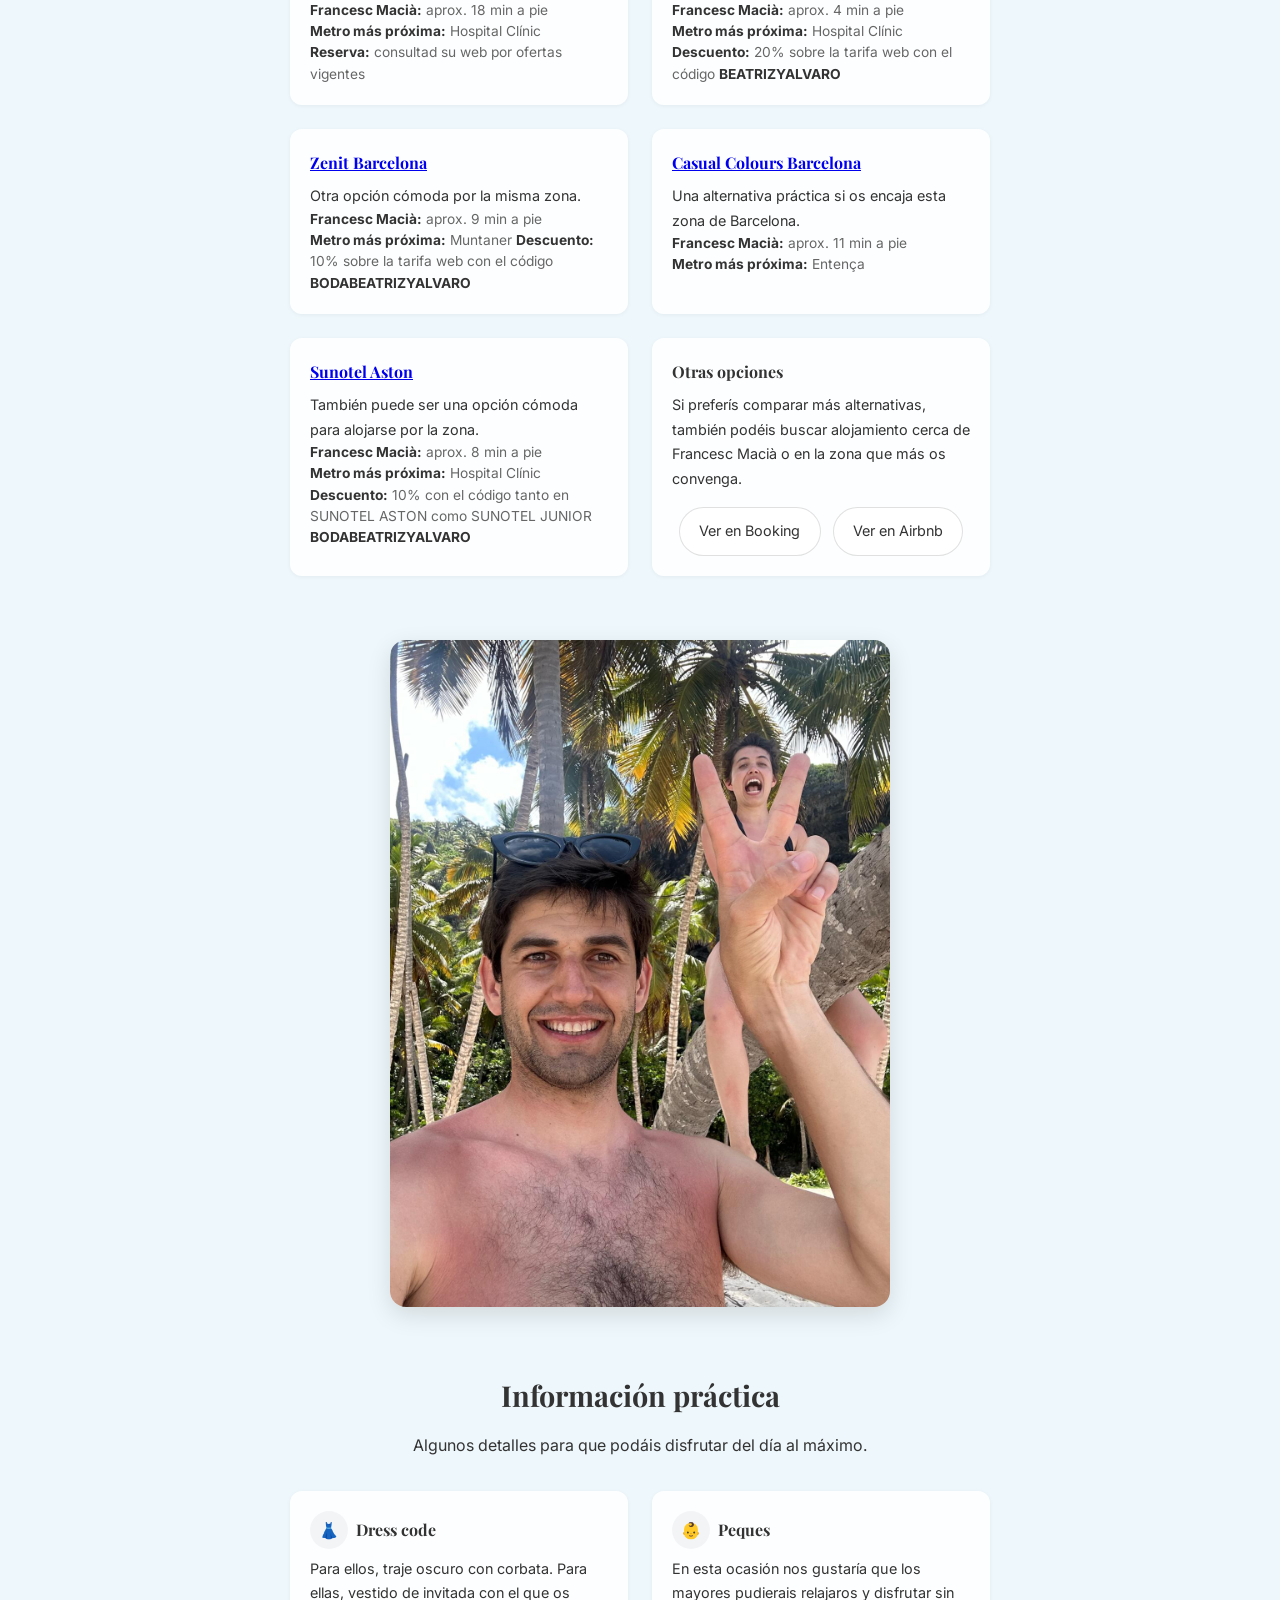
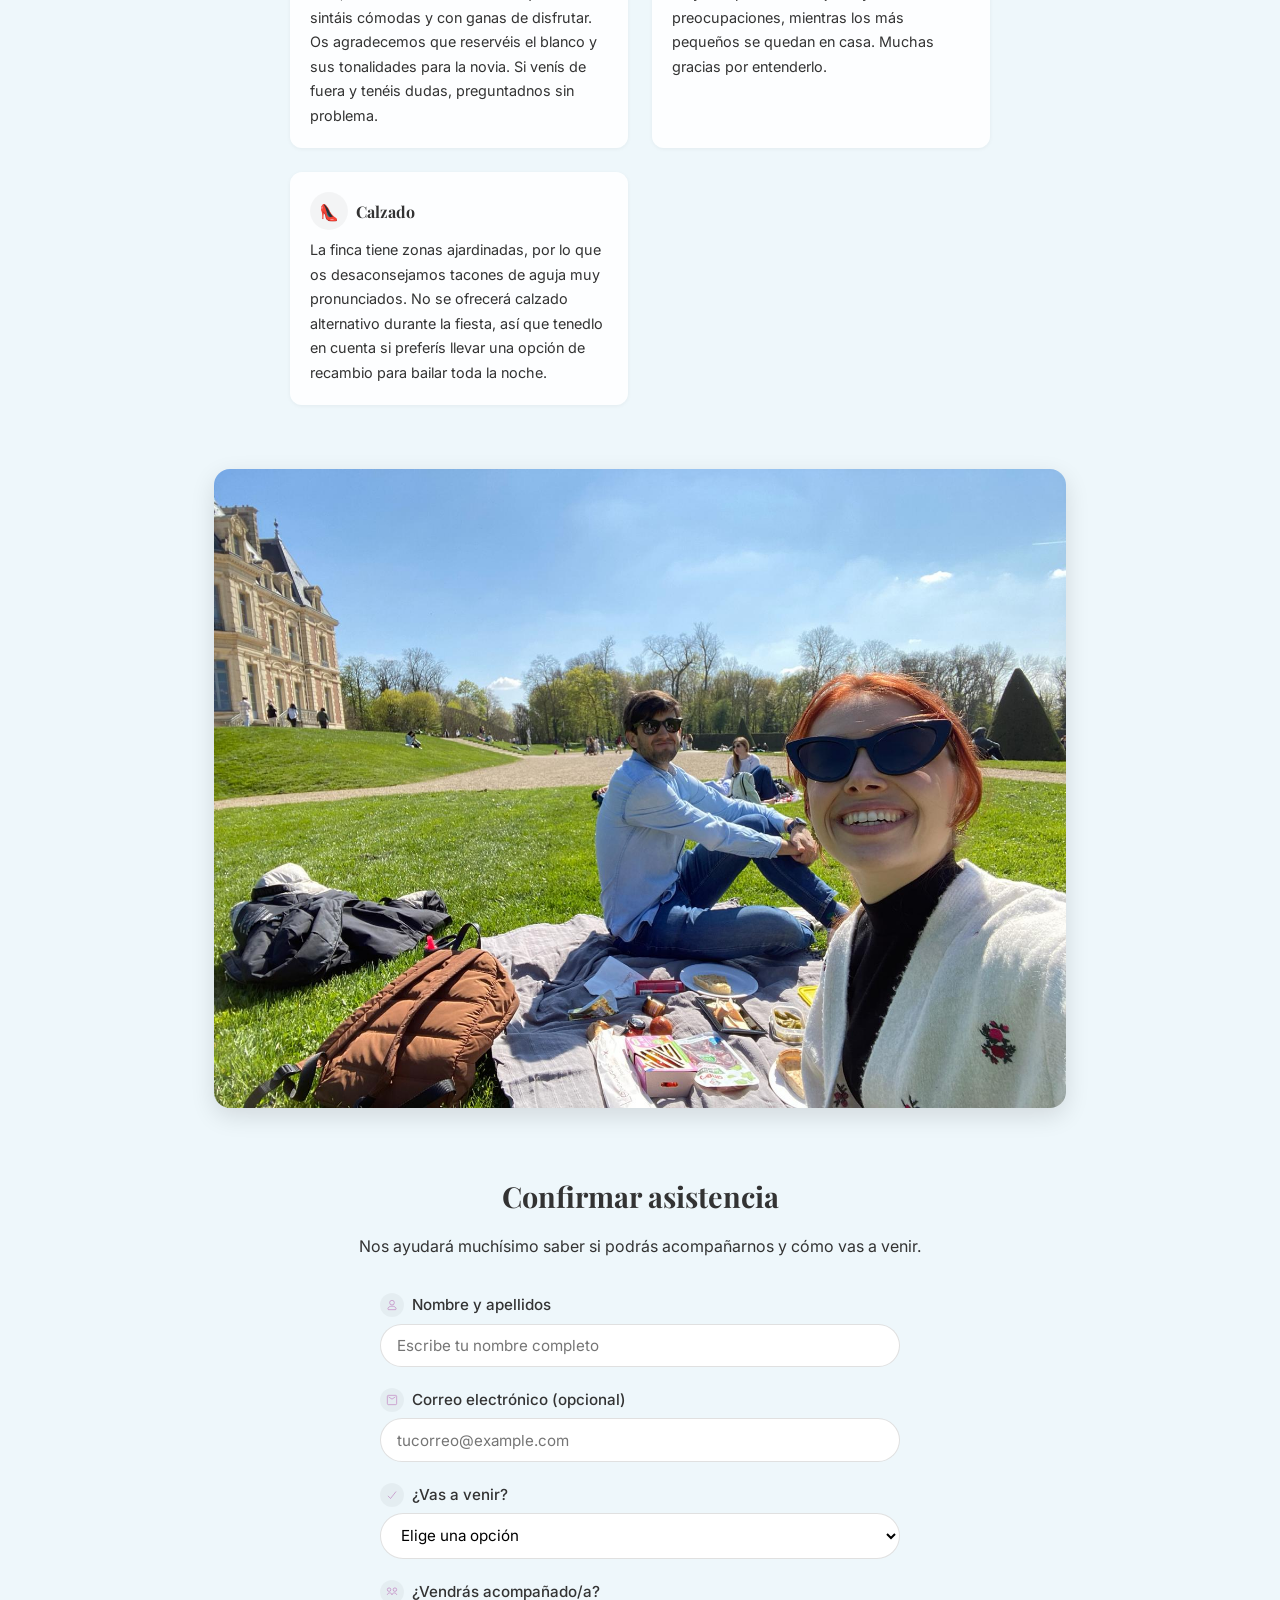
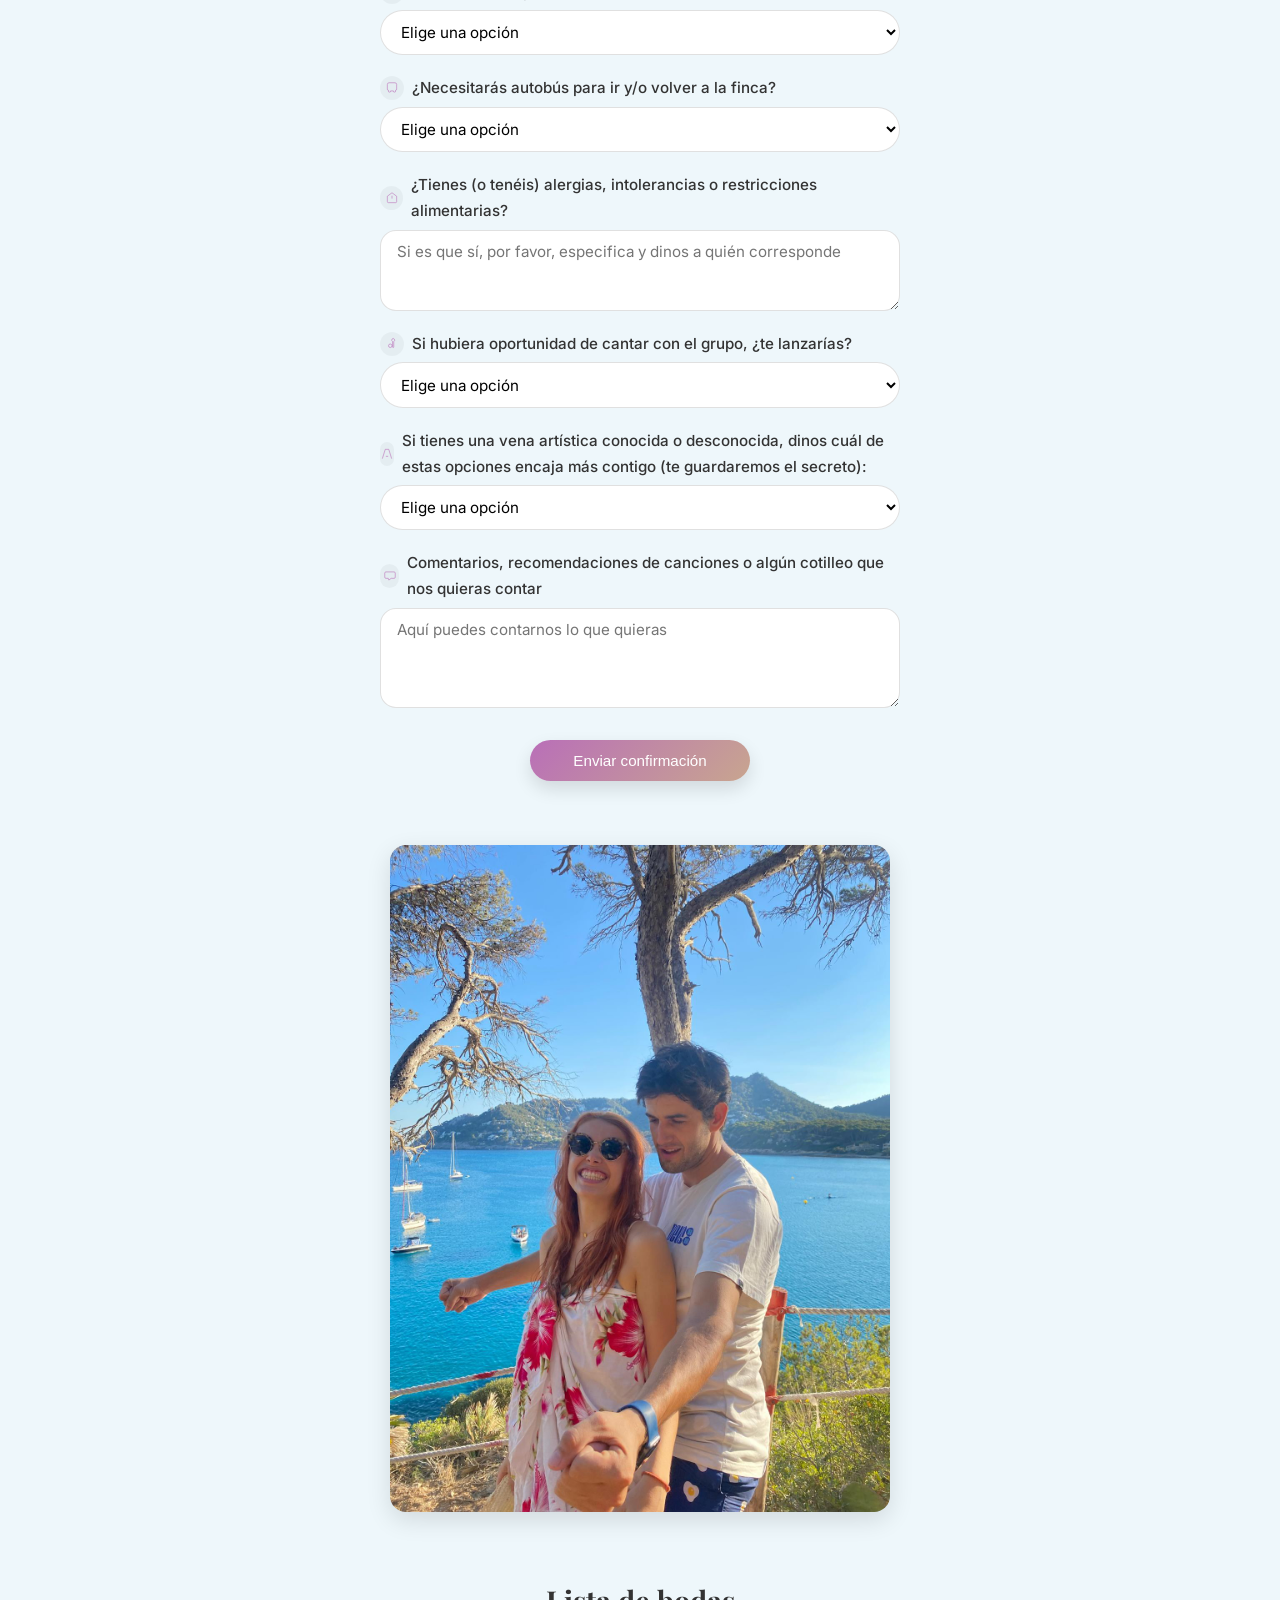
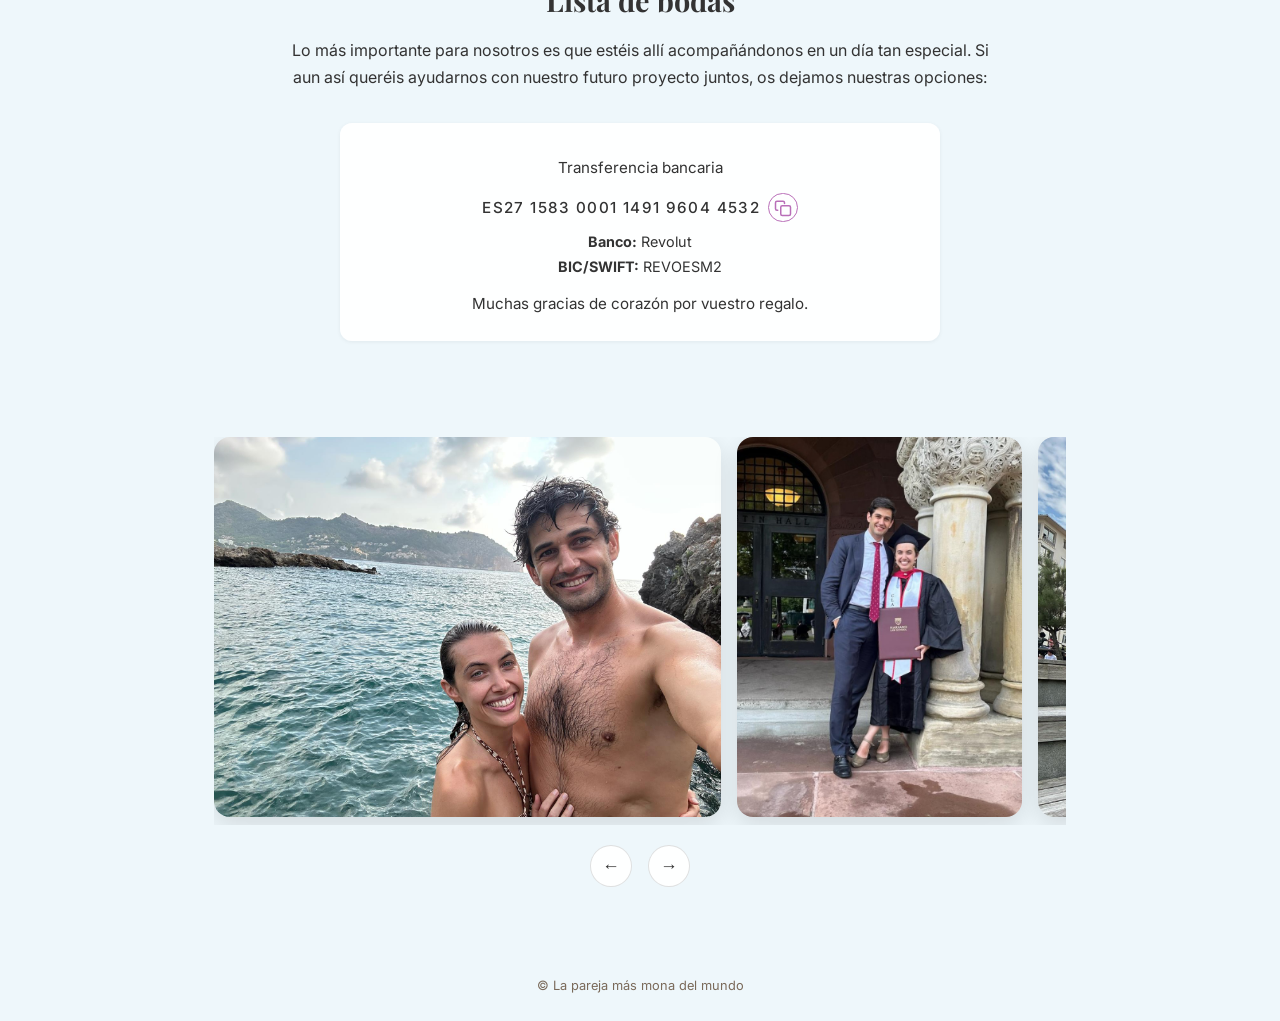
==== commit 4bcf4312: "Update index.html" ====
--- a/index.html
+++ b/index.html
@@ -271,7 +271,7 @@
     <div class="info-cards">
       <div class="info-card">
         <h3><span class="info-icon"><span aria-hidden="true">👗</span></span> Dress code</h3>
-        <p>Para ellos, traje oscuro. Para ellas, vestido de invitada con el que os sintáis cómodas y con ganas de disfrutar. Os agradecemos que reservéis el blanco y sus tonalidades para la novia. Si venís de fuera y tenéis dudas, preguntadnos sin problema.</p>
+        <p>Para ellos, traje oscuro con corbata. Para ellas, vestido de invitada con el que os sintáis cómodas y con ganas de disfrutar. Os agradecemos que reservéis el blanco y sus tonalidades para la novia. Si venís de fuera y tenéis dudas, preguntadnos sin problema.</p>
       </div>
       <div class="info-card">
         <h3><span class="info-icon"><span aria-hidden="true">👶</span></span> Peques</h3>
